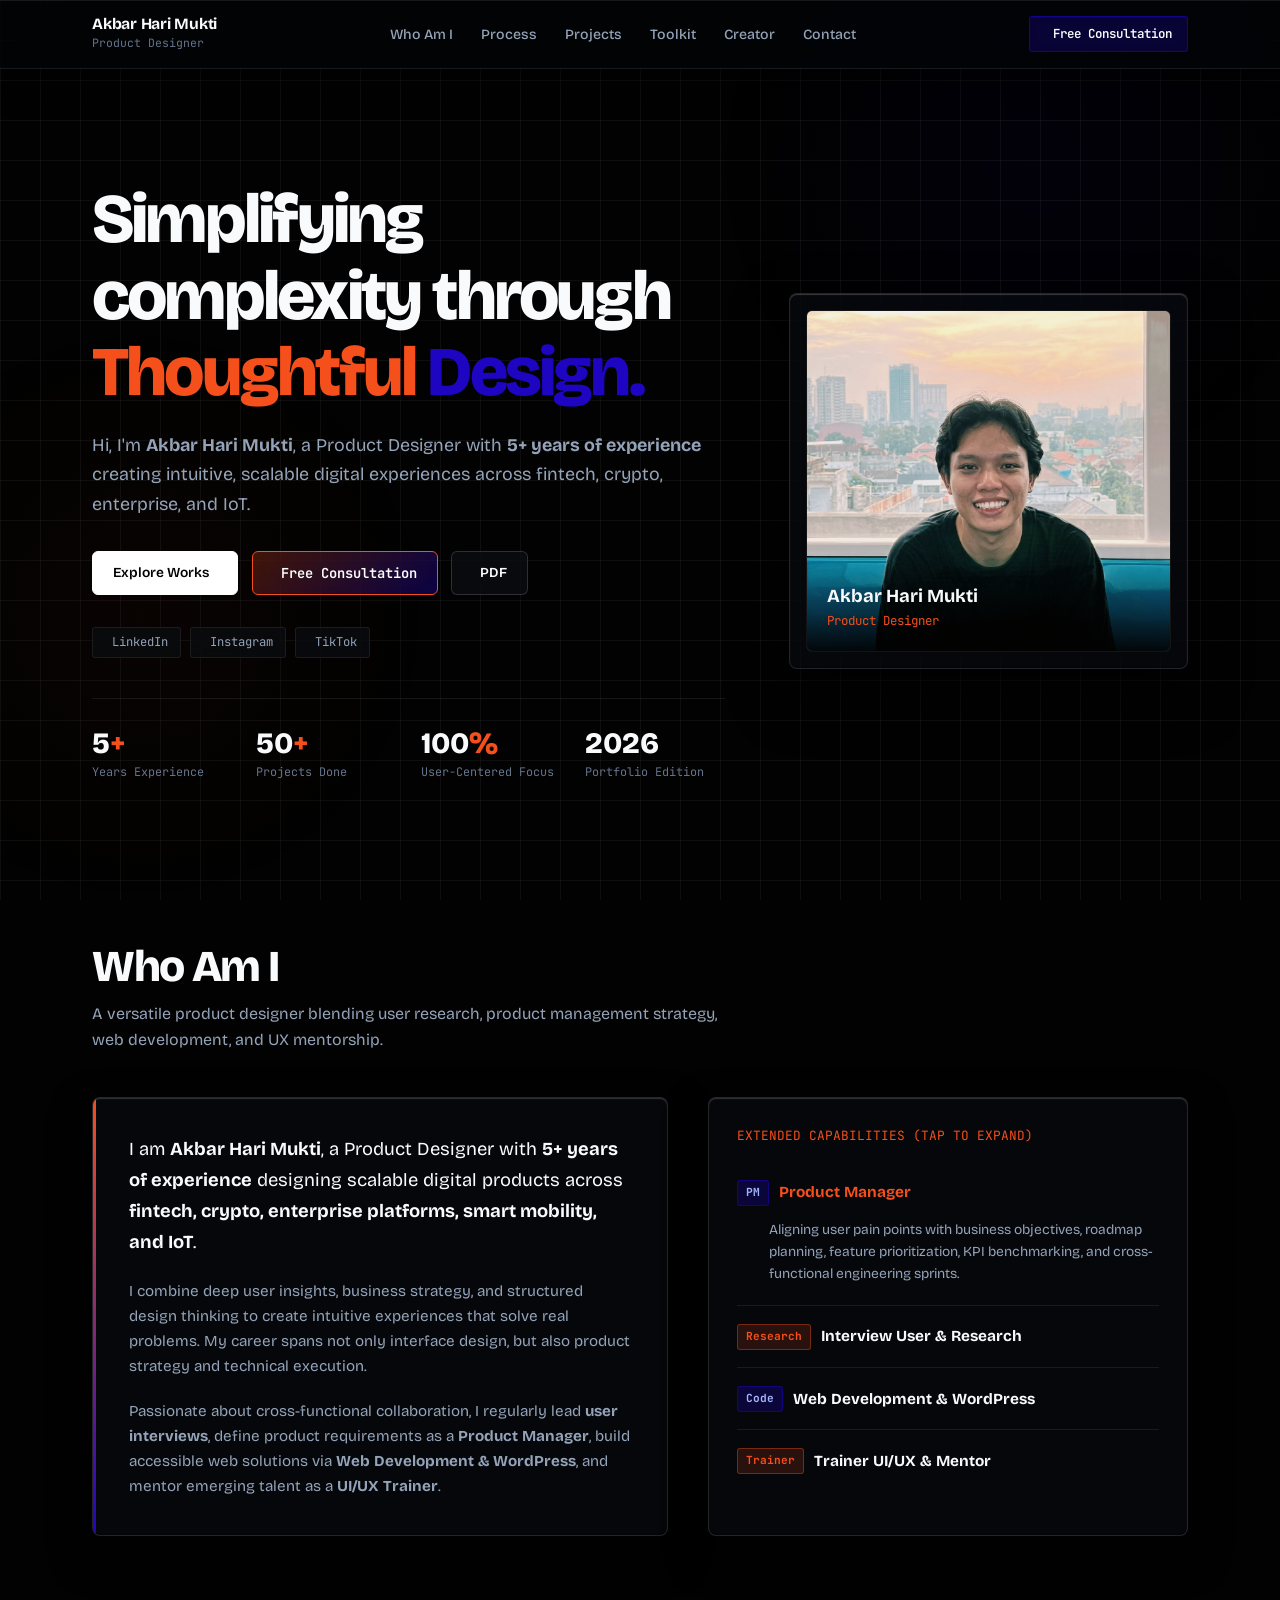
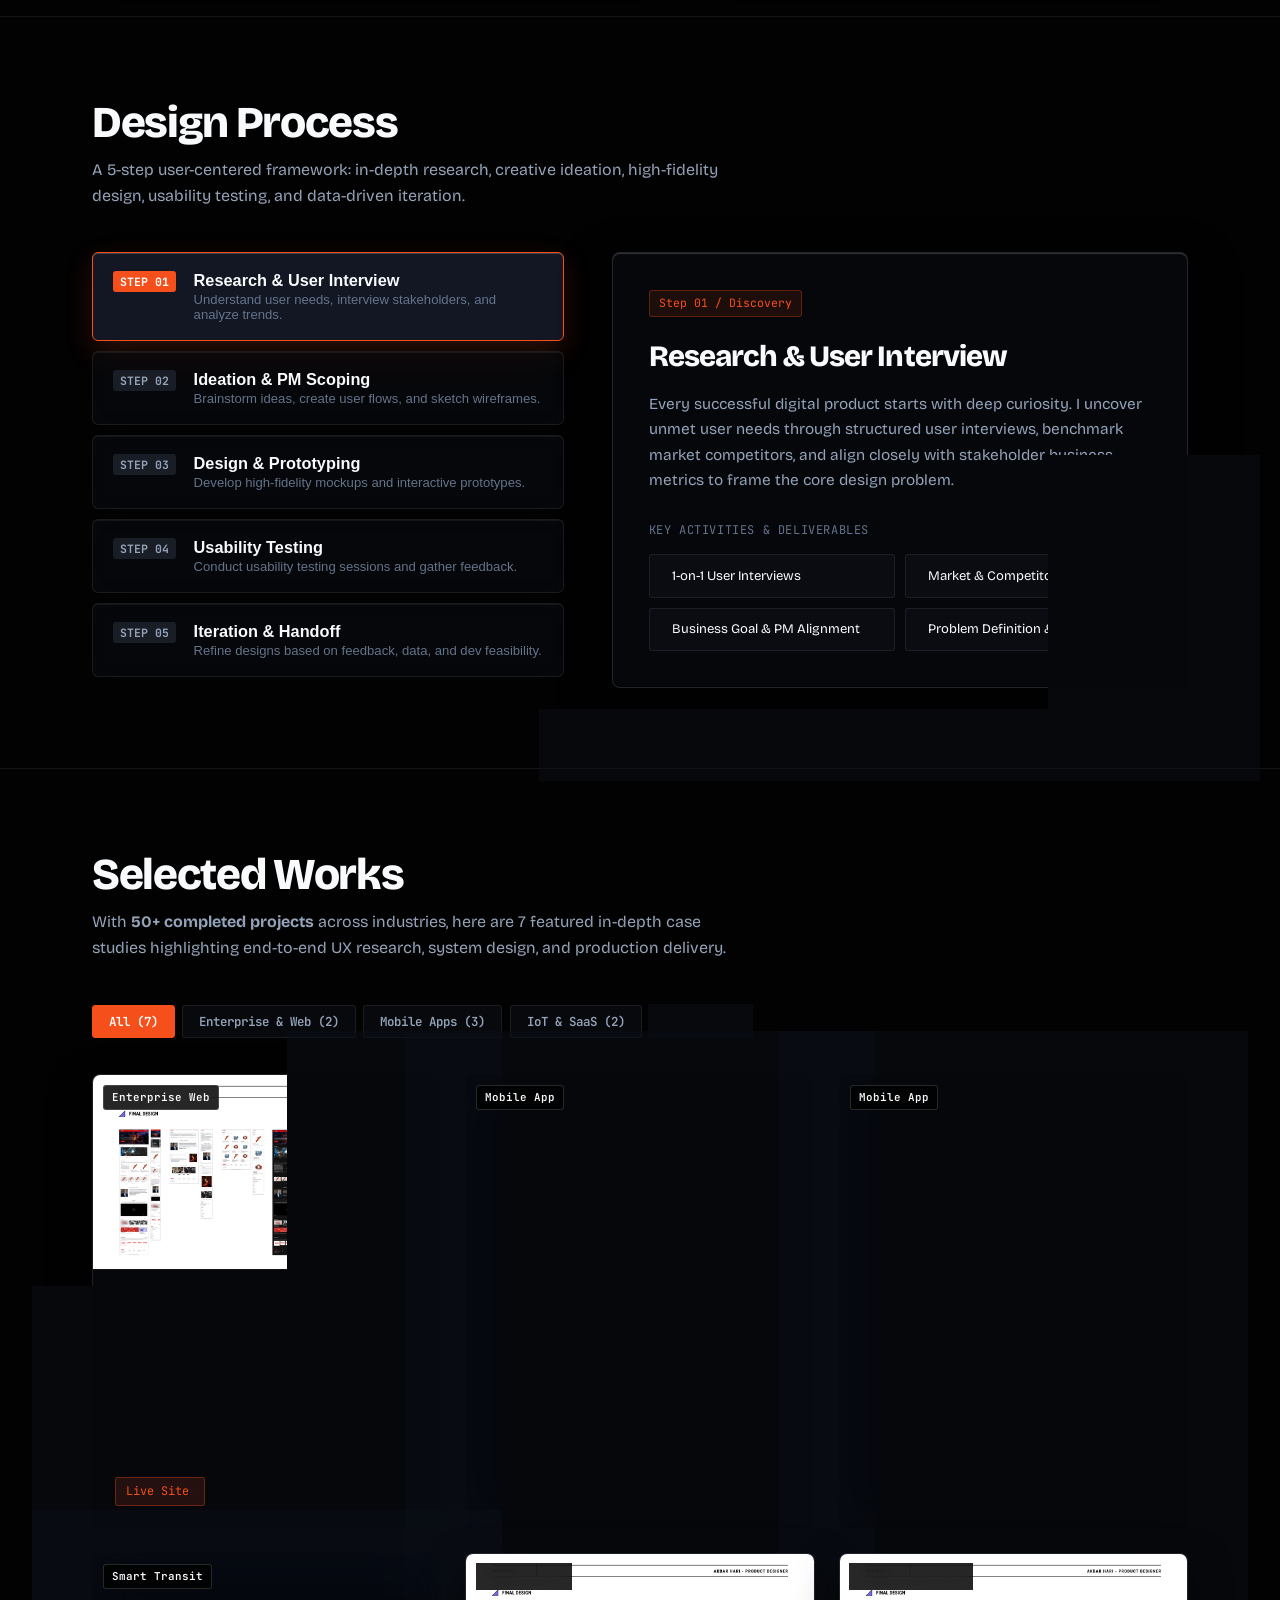
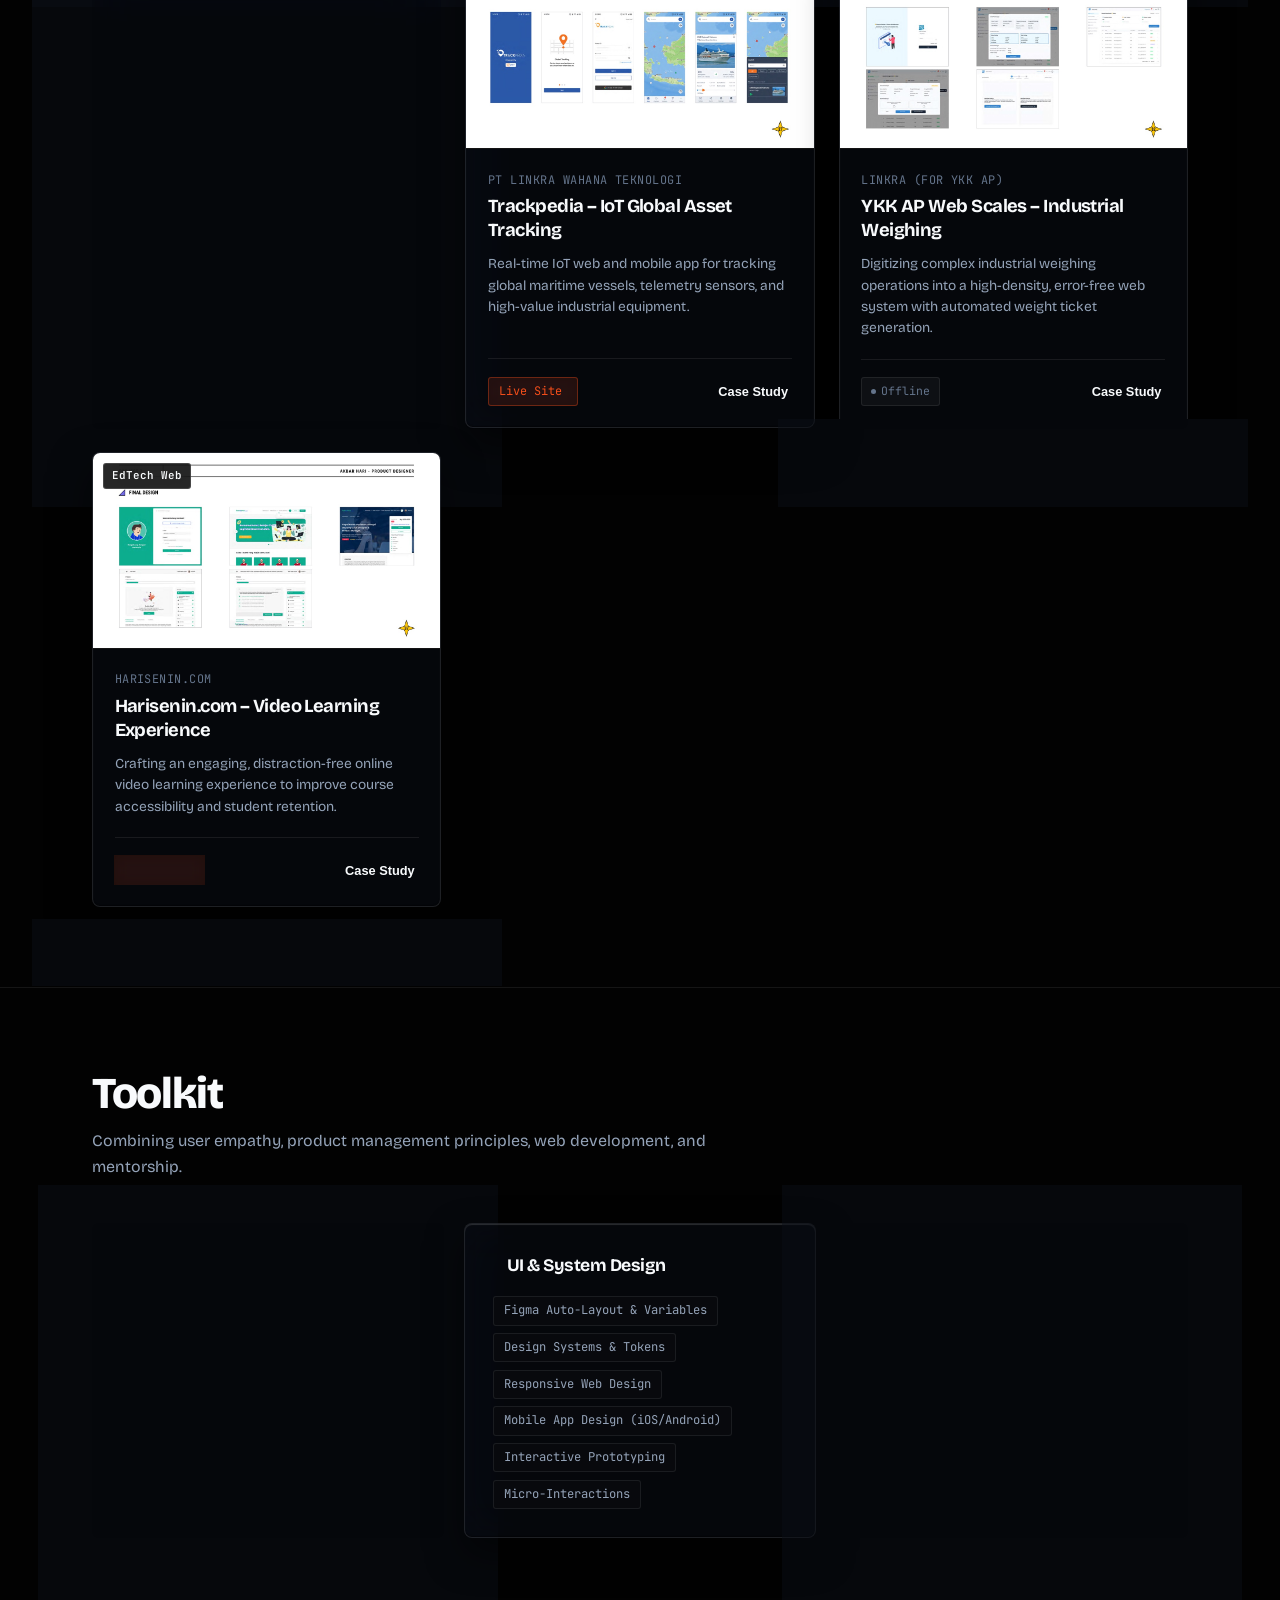
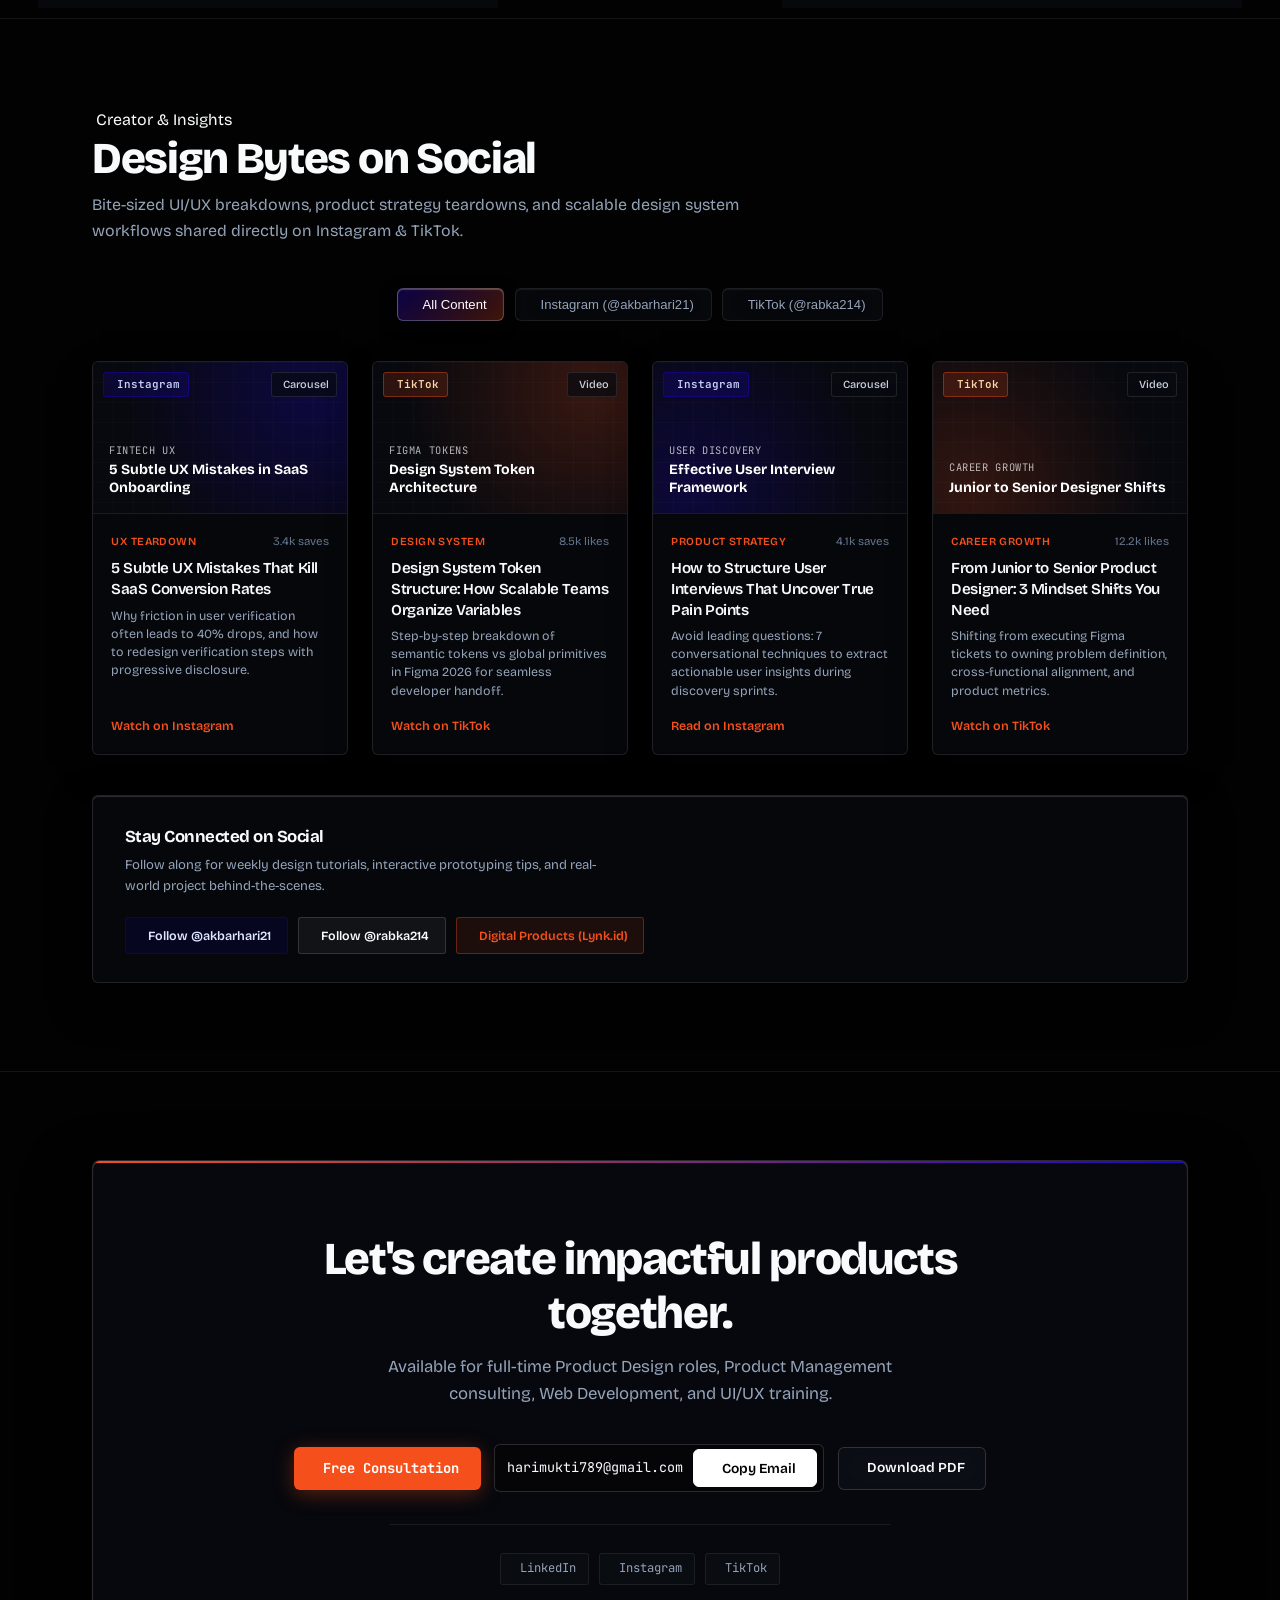
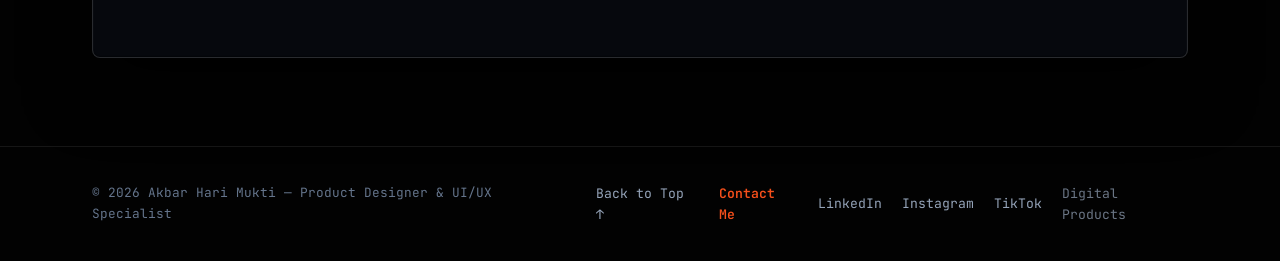
==== index.html @ 55313d48 "Update major website" ====
<!doctype html>
<html lang="en">
  <head>
    <meta charset="UTF-8" />
    <meta name="viewport" content="width=device-width, initial-scale=1.0" />

    <!-- SEO Primary Meta Tags -->
    <title>Akbar Hari Mukti — Product Designer & UI/UX Specialist</title>
    <meta
      name="title"
      content="Akbar Hari Mukti — Product Designer & UI/UX Specialist"
    />
    <meta
      name="description"
      content="Portfolio of Akbar Hari Mukti, Product Designer & UI/UX Specialist with 5+ years of experience creating intuitive, scalable digital experiences across fintech, crypto, enterprise, and IoT platforms. Expertise in Web Development, WordPress, Product Management, User Research, and UI/UX Training."
    />
    <meta
      name="keywords"
      content="Akbar Hari Mukti, Product Designer, UI/UX Specialist, Senior Product Designer, Web Development, WordPress Developer, Product Manager, UX Trainer, Design Systems, User Research, Usability Testing, Design Portfolio"
    />
    <meta name="author" content="Akbar Hari Mukti" />
    <meta name="robots" content="index, follow" />
    <meta name="theme-color" content="#020202" />
    <meta
      name="google-site-verification"
      content="6lRchN-OJxOpt4fUSAB93pzaq62YldfOGsbTrOgmkxA"
    />
    <link rel="canonical" href="https://akbarhari.vercel.app/" />

    <!-- Open Graph / Facebook / LinkedIn -->
    <meta property="og:type" content="website" />
    <meta property="og:url" content="https://akbarhari.vercel.app/" />
    <meta
      property="og:title"
      content="Akbar Hari Mukti — Product Designer & UI/UX Specialist"
    />
    <meta
      property="og:description"
      content="Simplifying complexity through thoughtful design. 5+ years of experience in UI/UX, Web Development, Product Management, WordPress, and UX Training."
    />
    <meta
      property="og:image"
      content="https://akbarhari.vercel.app/assets/thumbs/og-cover.jpg"
    />
    <meta property="og:image:width" content="1200" />
    <meta property="og:image:height" content="630" />
    <meta
      property="og:image:alt"
      content="Akbar Hari Mukti — Product Designer & UI/UX Specialist"
    />
    <meta property="og:locale" content="en_US" />

    <!-- Twitter Card -->
    <meta name="twitter:card" content="summary_large_image" />
    <meta name="twitter:url" content="https://akbarhari.vercel.app/" />
    <meta
      name="twitter:title"
      content="Akbar Hari Mukti — Product Designer & UI/UX Specialist"
    />
    <meta
      name="twitter:description"
      content="Simplifying complexity through thoughtful design. Explore 50+ completed projects and UI/UX case studies."
    />
    <meta
      name="twitter:image"
      content="https://akbarhari.vercel.app/assets/thumbs/og-cover.jpg"
    />

    <!-- Schema.org JSON-LD Structured Data for Search Engines -->
    <script type="application/ld+json">
      {
        "@context": "https://schema.org",
        "@type": "Person",
        "name": "Akbar Hari Mukti",
        "jobTitle": "Product Designer & UI/UX Specialist",
        "description": "Product Designer with 5+ years of experience creating intuitive, scalable digital experiences across fintech, crypto, enterprise, and IoT platforms.",
        "url": "https://akbarhari.vercel.app/",
        "image": "https://akbarhari.vercel.app/assets/thumbs/og-cover.jpg",
        "email": "mailto:harimukti789@gmail.com",
        "telephone": "+6285839328549",
        "sameAs": [
          "https://www.linkedin.com/in/akbarharimukti/",
          "https://www.instagram.com/akbarhari21/",
          "https://www.tiktok.com/@rabka214"
        ],
        "knowsAbout": [
          "Product Design",
          "UI/UX Design",
          "Web Development",
          "WordPress",
          "Product Management",
          "User Interviews & Research",
          "UI/UX Training & Mentorship",
          "Design Systems",
          "Usability Testing"
        ]
      }
    </script>

    <!-- Google Fonts: Bricolage Grotesque & JetBrains Mono -->
    <link rel="preconnect" href="https://fonts.googleapis.com" />
    <link rel="preconnect" href="https://fonts.gstatic.com" crossorigin />
    <link
      href="https://fonts.googleapis.com/css2?family=Bricolage+Grotesque:opsz,wght@12..96,300;400;500;600;700;800&family=JetBrains+Mono:wght@400;500;600;700&display=swap"
      rel="stylesheet"
    />

    <!-- Phosphor Icons (Free Version) -->
    <link rel="stylesheet" type="text/css" href="https://unpkg.com/@phosphor-icons/web@2.1.1/src/regular/style.css" />
    <script src="https://unpkg.com/@phosphor-icons/web"></script>

    <!-- Three.js Library for 3D Studio & Dynamic Fluid Canvas Background -->
    <script src="https://cdnjs.cloudflare.com/ajax/libs/three.js/r128/three.min.js"></script>

    <link rel="stylesheet" href="css/style.css" />
    <link rel="icon" type="image/jpeg" href="assets/thumbs/akbar_avatar.jpg" />

    <!-- Self-contained Responsive & Accordion Overhauls (Khusus index.html) -->
    <style>
      /* Mobile-First Header & Navbar Cleanups */
      @media (max-width: 768px) {
        .header .navbar {
          height: 60px !important;
        }
        .nav-brand .brand-title {
          display: none !important;
        }
        .nav-actions .btn-wa-header,
        .nav-actions .status-badge {
          display: none !important; /* Hide wide navbar buttons on mobile to prevent overflow */
        }
        .btn-contact-nav-trigger {
          display: inline-flex !important;
        }
        .hero {
          padding: 3rem 0 2rem !important;
        }
        .hero-title {
          font-size: 2.25rem !important;
          line-height: 1.15 !important;
        }
        .hero-subtitle {
          font-size: 1rem !important;
          line-height: 1.6 !important;
        }
        .hero-stats-row {
          grid-template-columns: repeat(2, 1fr) !important;
          gap: 1.25rem !important;
        }
        .stat-number {
          font-size: 1.6rem !important;
        }
        .hero-avatar-img {
          height: 260px !important;
        }
        .who-am-i-container {
          grid-template-columns: 1fr !important;
          gap: 1.5rem !important;
        }
        .who-card-main {
          padding: 1.5rem !important;
        }
        .capabilities-list-box {
          padding: 1.25rem !important;
        }
        .filter-toolbar {
          gap: 0.35rem !important;
          overflow-x: auto;
          padding-bottom: 0.5rem;
          flex-wrap: nowrap !important;
        }
        .filter-btn {
          white-space: nowrap !important;
        }
        .footer-content {
          flex-direction: column !important;
          align-items: center !important;
          text-align: center;
          gap: 1.25rem !important;
        }
        .footer-links {
          flex-wrap: wrap !important;
          justify-content: center !important;
          gap: 0.85rem !important;
        }
      }

      /* Quick Contact Nav Button (Mobile Friendly) */
      .btn-contact-nav-trigger {
        display: none;
        align-items: center;
        gap: 6px;
        padding: 5px 12px;
        border-radius: var(--radius-full);
        background: rgba(245, 79, 27, 0.15);
        border: 1px solid var(--accent-orange);
        color: #fff;
        font-size: 0.76rem;
        font-family: var(--font-mono);
        cursor: pointer;
      }

      /* Expand / Collapse Accordion Component */
      .accordion-item {
        border-bottom: 1px solid rgba(255, 255, 255, 0.08);
        padding: 0.75rem 0;
        transition: background 0.2s ease;
      }
      .accordion-item:last-child {
        border-bottom: none;
      }
      .accordion-summary {
        display: flex;
        align-items: center;
        justify-content: space-between;
        cursor: pointer;
        list-style: none;
        user-select: none;
        padding: 0.35rem 0;
      }
      .accordion-summary::-webkit-details-marker {
        display: none;
      }
      .accordion-title-wrap {
        display: flex;
        align-items: center;
        gap: 10px;
      }
      .accordion-badge {
        font-family: var(--font-mono);
        font-size: 0.7rem;
        font-weight: 700;
        padding: 3px 8px;
        border-radius: var(--radius-xs);
        background: rgba(30, 5, 193, 0.25);
        border: 1px solid rgba(30, 5, 193, 0.5);
        color: #a5b4fc;
        flex-shrink: 0;
      }
      .accordion-title {
        font-size: 0.96rem;
        font-weight: 700;
        color: var(--text-main);
      }
      .accordion-icon {
        width: 18px;
        height: 18px;
        color: var(--text-muted);
        transition:
          transform 0.25s ease,
          color 0.25s ease;
        flex-shrink: 0;
      }
      details[open] .accordion-icon {
        transform: rotate(180deg);
        color: var(--accent-orange);
      }
      details[open] .accordion-title {
        color: var(--accent-orange);
      }
      .accordion-content {
        padding: 0.5rem 0 0.5rem 2rem;
        font-size: 0.86rem;
        color: var(--text-secondary);
        line-height: 1.6;
      }

      /* Contact Popup Modal */
      .contact-popup-backdrop {
        position: fixed;
        inset: 0;
        background: rgba(0, 0, 0, 0.88);
        backdrop-filter: blur(14px);
        -webkit-backdrop-filter: blur(14px);
        z-index: 1050;
        display: flex;
        align-items: center;
        justify-content: center;
        padding: 1.25rem;
        opacity: 0;
        pointer-events: none;
        transition: opacity 0.25s ease;
      }
      .contact-popup-backdrop.open {
        opacity: 1;
        pointer-events: auto;
      }
      .contact-popup-card {
        background: rgba(10, 13, 20, 0.88);
        backdrop-filter: blur(28px) saturate(190%);
        -webkit-backdrop-filter: blur(28px) saturate(190%);
        border: 1px solid rgba(255, 255, 255, 0.14);
        border-radius: var(--radius-md);
        width: 100%;
        max-width: 420px;
        padding: 1.75rem;
        position: relative;
        box-shadow: 
          inset 0 1px 1px 0 rgba(255, 255, 255, 0.22),
          0 30px 70px rgba(0, 0, 0, 0.95);
        transform: translateY(14px);
        transition: transform 0.25s ease;
      }
      .contact-popup-backdrop.open .contact-popup-card {
        transform: translateY(0);
      }
      .contact-popup-close {
        position: absolute;
        top: 14px;
        right: 14px;
        background: transparent;
        border: 1px solid rgba(255, 255, 255, 0.1);
        color: var(--text-secondary);
        width: 32px;
        height: 32px;
        border-radius: var(--radius-xs);
        cursor: pointer;
        display: flex;
        align-items: center;
        justify-content: center;
      }
      .contact-popup-title {
        font-size: 1.35rem;
        font-weight: 800;
        margin-bottom: 0.35rem;
        color: #fff;
      }
      .contact-popup-sub {
        font-size: 0.88rem;
        color: var(--text-secondary);
        margin-bottom: 1.5rem;
      }
      .popup-contact-list {
        display: flex;
        flex-direction: column;
        gap: 0.75rem;
        margin-bottom: 1.25rem;
      }
      .popup-contact-btn {
        display: flex;
        align-items: center;
        justify-content: space-between;
        padding: 0.85rem 1rem;
        border-radius: var(--radius-sm);
        background: #131720;
        border: 1px solid rgba(255, 255, 255, 0.08);
        color: var(--text-main);
        transition: all 0.2s ease;
      }
      .popup-contact-btn:hover {
        background: #181d28;
        border-color: var(--accent-orange);
      }
      .popup-contact-info {
        display: flex;
        align-items: center;
        gap: 10px;
        font-size: 0.88rem;
      }
      .popup-contact-info svg {
        width: 18px;
        height: 18px;
        color: var(--accent-orange);
        flex-shrink: 0;
      }
      .popup-action-tag {
        font-family: var(--font-mono);
        font-size: 0.72rem;
        color: var(--accent-orange);
      }
    </style>
  </head>
  <body>
    <!-- 3D Studio & Dynamic Fluid Canvas (Fixed Interactive Background) -->
    <canvas id="bg-canvas"></canvas>

    <!-- Subtle Atmospheric Grid Overlay -->
    <div class="bg-ambient-grid"></div>
    <div class="bg-radial-blue"></div>
    <div class="bg-radial-orange"></div>

    <!-- Sticky Header Navigation -->
    <header class="header">
      <div class="container">
        <nav class="navbar">
          <a
            href="#home"
            class="nav-brand"
            aria-label="Akbar Hari Mukti Homepage"
          >
            <!-- <div class="brand-symbol">A</div> -->
            <div class="brand-text">
              <span class="brand-name">Akbar Hari Mukti</span>
              <span class="brand-title">Product Designer</span>
            </div>
          </a>

          <!-- Desktop Navigation Links -->
          <ul class="nav-links">
            <li><a href="#about" class="nav-link">Who Am I</a></li>
            <li><a href="#process" class="nav-link">Process</a></li>
            <li><a href="#projects" class="nav-link">Projects</a></li>
            <li><a href="#toolkit" class="nav-link">Toolkit</a></li>
            <li><a href="#creator" class="nav-link">Creator</a></li>
            <li><a href="#contact" class="nav-link">Contact</a></li>
          </ul>

          <!-- Action Area: Desktop WA button + Mobile Popup Trigger -->
          <div class="nav-actions">
            <a
              href="https://wa.me/6285839328549"
              target="_blank"
              rel="noopener noreferrer"
              class="btn btn-wa-header"
              title="Chat via WhatsApp"
            >
              <i class="ph ph-whatsapp-logo"></i>
              <span>Free Consultation</span>
            </a>

            <!-- Mobile Quick Contact Button -->
            <button
              class="btn-contact-nav-trigger"
              data-open-contact-popup
              aria-label="Open contact popup"
            >
              <span>Contact</span>
            </button>

            <!-- Mobile Menu Drawer Toggle -->
            <button
              class="mobile-toggle"
              id="mobile-menu-toggle"
              aria-label="Toggle navigation menu"
            >
              <span></span>
              <span></span>
              <span></span>
            </button>
          </div>
        </nav>
      </div>
    </header>

    <!-- Mobile Drawer Menu (Uncluttered) -->
    <div class="mobile-nav" id="mobile-nav-drawer">
      <a href="#home">Home</a>
      <a href="#about">Who Am I</a>
      <a href="#process">Design Process</a>
      <a href="#projects">Projects (50+ Done)</a>
      <a href="#toolkit">Toolkit</a>
      <a href="#creator">Creator &amp; Content</a>
      <!-- Contact Popup Trigger Inside Mobile Menu -->
      <a
        href="#"
        data-open-contact-popup
        style="color: var(--accent-orange); font-weight: 700"
      >
        💬 Free Consultation
      </a>
    </div>

    <main>
      <!-- Hero Section -->
      <section class="hero" id="home">
        <div class="container">
          <div class="hero-grid">
            <!-- Text Content -->
            <div class="hero-text-col">
              <!-- Simplified meta badge without excessive labels -->
              <!-- <div class="hero-meta-bar">
              <span class="hero-badge">Product Designer & Specialist</span>
            </div> -->

              <!-- Headline -->
              <h1 class="hero-title">
                Simplifying complexity through
                <span class="accent-orange">Thoughtful</span>
                <span style="color: #1e05c1">Design.</span>
              </h1>

              <!-- Sub-headline -->
              <p class="hero-subtitle">
                Hi, I'm <strong>Akbar Hari Mukti</strong>, a Product Designer
                with <strong>5+ years of experience</strong> creating intuitive,
                scalable digital experiences across fintech, crypto, enterprise,
                and IoT.
              </p>

              <div class="hero-cta-group">
                <a href="#projects" class="btn btn-primary">
                  Explore Works
                  <i class="ph ph-arrow-right"></i>
                </a>

                <!-- WhatsApp Action Button -->
                <a
                  href="https://wa.me/6285839328549"
                  target="_blank"
                  rel="noopener noreferrer"
                  class="btn btn-wa-hero"
                >
                  <i class="ph ph-whatsapp-logo"></i>
                  <span>Free Consultation</span>
                </a>

                <a
                  href="assets/pdf/akbar_hari_portfolio_2026.pdf"
                  download="Akbar_Hari_Mukti_Portfolio.pdf"
                  class="btn btn-secondary"
                >
                  <i class="ph ph-download-simple"></i>
                  PDF
                </a>
              </div>

              <!-- Social Media Bar -->
              <div class="social-links-bar">
                <a
                  href="https://www.linkedin.com/in/akbarharimukti/"
                  target="_blank"
                  rel="noopener noreferrer"
                  class="social-pill"
                  title="LinkedIn Profile"
                >
                  <i class="ph ph-linkedin-logo"></i>
                  <span>LinkedIn</span>
                </a>

                <a
                  href="https://www.instagram.com/akbarhari21/"
                  target="_blank"
                  rel="noopener noreferrer"
                  class="social-pill"
                  title="Instagram Profile"
                >
                  <i class="ph ph-instagram-logo"></i>
                  <span>Instagram</span>
                </a>

                <a
                  href="https://www.tiktok.com/@rabka214"
                  target="_blank"
                  rel="noopener noreferrer"
                  class="social-pill"
                  title="TikTok Profile"
                >
                  <i class="ph ph-tiktok-logo"></i>
                  <span>TikTok</span>
                </a>
              </div>

              <!-- Stats Bar -->
              <div class="hero-stats-row">
                <div class="stat-item">
                  <span class="stat-number">5<span class="plus">+</span></span>
                  <span class="stat-label">Years Experience</span>
                </div>
                <div class="stat-item">
                  <span class="stat-number">50<span class="plus">+</span></span>
                  <span class="stat-label">Projects Done</span>
                </div>
                <div class="stat-item">
                  <span class="stat-number"
                    >100<span class="plus">%</span></span
                  >
                  <span class="stat-label">User-Centered Focus</span>
                </div>
                <div class="stat-item">
                  <span class="stat-number">2026</span>
                  <span class="stat-label">Portfolio Edition</span>
                </div>
              </div>
            </div>

            <!-- Hero Visual Card (Clean, Uncluttered) -->
            <div class="hero-visual-col">
              <div class="hero-visual-card">
                <div class="hero-avatar-wrapper">
                  <img
                    src="assets/thumbs/akbar_avatar.jpg"
                    alt="Akbar Hari Mukti - Product Designer & UI/UX Specialist"
                    class="hero-avatar-img"
                  />
                  <div class="hero-avatar-overlay">
                    <div>
                      <div class="avatar-info-name">Akbar Hari Mukti</div>
                      <div class="avatar-info-role">Product Designer</div>
                    </div>
                  </div>
                </div>
              </div>
            </div>
          </div>
        </div>
      </section>

      <!-- Who Am I Section with Expand/Collapse Accordion -->
      <section class="section-about" id="about">
        <div class="container">
          <div class="section-header">
            <h2 class="section-title">Who Am I</h2>
            <p class="section-desc">
              A versatile product designer blending user research, product
              management strategy, web development, and UX mentorship.
            </p>
          </div>

          <div class="who-am-i-container">
            <!-- Main Narrative Card -->
            <div class="who-card-main">
              <p class="who-lead-text">
                I am <strong>Akbar Hari Mukti</strong>, a Product Designer with
                <strong>5+ years of experience</strong> designing scalable
                digital products across
                <strong
                  >fintech, crypto, enterprise platforms, smart mobility, and
                  IoT</strong
                >.
              </p>
              <p class="who-sub-text">
                I combine deep user insights, business strategy, and structured
                design thinking to create intuitive experiences that solve real
                problems. My career spans not only interface design, but also
                product strategy and technical execution.
              </p>
              <p class="who-sub-text">
                Passionate about cross-functional collaboration, I regularly
                lead <strong>user interviews</strong>, define product
                requirements as a <strong>Product Manager</strong>, build
                accessible web solutions via
                <strong>Web Development & WordPress</strong>, and mentor
                emerging talent as a <strong>UI/UX Trainer</strong>.
              </p>
            </div>

            <!-- Expand / Collapse Capabilities Accordion -->
            <div class="capabilities-list-box">
              <div
                style="
                  font-family: var(--font-mono);
                  font-size: 0.8rem;
                  color: var(--accent-orange);
                  margin-bottom: 1rem;
                  text-transform: uppercase;
                "
              >
                Extended Capabilities (Tap to Expand)
              </div>

              <!-- Item 1: Product Manager -->
              <details class="accordion-item" open>
                <summary class="accordion-summary">
                  <div class="accordion-title-wrap">
                    <span class="accordion-badge">PM</span>
                    <span class="accordion-title">Product Manager</span>
                  </div>
                  <i class="ph ph-caret-down accordion-icon"></i>
                </summary>
                <div class="accordion-content">
                  Aligning user pain points with business objectives, roadmap
                  planning, feature prioritization, KPI benchmarking, and
                  cross-functional engineering sprints.
                </div>
              </details>

              <!-- Item 2: User Interview -->
              <details class="accordion-item">
                <summary class="accordion-summary">
                  <div class="accordion-title-wrap">
                    <span
                      class="accordion-badge"
                      style="
                        background: rgba(245, 79, 27, 0.15);
                        border-color: rgba(245, 79, 27, 0.4);
                        color: var(--accent-orange);
                      "
                      >Research</span
                    >
                    <span class="accordion-title"
                      >Interview User & Research</span
                    >
                  </div>
                  <i class="ph ph-caret-down accordion-icon"></i>
                </summary>
                <div class="accordion-content">
                  Conducting 1-on-1 contextual user interviews, heuristic
                  analysis, usability testing, and synthesis matrices to uncover
                  behavioral insights.
                </div>
              </details>

              <!-- Item 3: Web Dev & WordPress -->
              <details class="accordion-item">
                <summary class="accordion-summary">
                  <div class="accordion-title-wrap">
                    <span class="accordion-badge">Code</span>
                    <span class="accordion-title"
                      >Web Development & WordPress</span
                    >
                  </div>
                  <i class="ph ph-caret-down accordion-icon"></i>
                </summary>
                <div class="accordion-content">
                  Hands-on frontend engineering with modern HTML/CSS/JS and
                  WordPress CMS, bridging the gap between visual design and
                  production-ready code.
                </div>
              </details>

              <!-- Item 4: Trainer UI/UX -->
              <details class="accordion-item">
                <summary class="accordion-summary">
                  <div class="accordion-title-wrap">
                    <span
                      class="accordion-badge"
                      style="
                        background: rgba(245, 79, 27, 0.15);
                        border-color: rgba(245, 79, 27, 0.4);
                        color: var(--accent-orange);
                      "
                      >Trainer</span
                    >
                    <span class="accordion-title">Trainer UI/UX & Mentor</span>
                  </div>
                  <i class="ph ph-caret-down accordion-icon"></i>
                </summary>
                <div class="accordion-content">
                  Mentoring aspiring designers, leading UI/UX bootcamps, and
                  coaching teams on modern design systems, Figma workflows, and
                  design thinking.
                </div>
              </details>
            </div>
          </div>
        </div>
      </section>

      <!-- My Design Process Section (PDF Page 3) -->
      <section class="section-process" id="process">
        <div class="container">
          <div class="section-header">
            <h2 class="section-title">Design Process</h2>
            <p class="section-desc">
              A 5-step user-centered framework: in-depth research, creative
              ideation, high-fidelity design, usability testing, and data-driven
              iteration.
            </p>
          </div>

          <div class="process-layout">
            <!-- Step Selector Buttons -->
            <div class="process-steps-list">
              <button class="step-nav-item active" data-step="1">
                <span class="step-number">STEP 01</span>
                <div class="step-nav-content">
                  <div class="step-nav-title">Research & User Interview</div>
                  <div class="step-nav-summary">
                    Understand user needs, interview stakeholders, and analyze
                    trends.
                  </div>
                </div>
              </button>

              <button class="step-nav-item" data-step="2">
                <span class="step-number">STEP 02</span>
                <div class="step-nav-content">
                  <div class="step-nav-title">Ideation & PM Scoping</div>
                  <div class="step-nav-summary">
                    Brainstorm ideas, create user flows, and sketch wireframes.
                  </div>
                </div>
              </button>

              <button class="step-nav-item" data-step="3">
                <span class="step-number">STEP 03</span>
                <div class="step-nav-content">
                  <div class="step-nav-title">Design & Prototyping</div>
                  <div class="step-nav-summary">
                    Develop high-fidelity mockups and interactive prototypes.
                  </div>
                </div>
              </button>

              <button class="step-nav-item" data-step="4">
                <span class="step-number">STEP 04</span>
                <div class="step-nav-content">
                  <div class="step-nav-title">Usability Testing</div>
                  <div class="step-nav-summary">
                    Conduct usability testing sessions and gather feedback.
                  </div>
                </div>
              </button>

              <button class="step-nav-item" data-step="5">
                <span class="step-number">STEP 05</span>
                <div class="step-nav-content">
                  <div class="step-nav-title">Iteration & Handoff</div>
                  <div class="step-nav-summary">
                    Refine designs based on feedback, data, and dev feasibility.
                  </div>
                </div>
              </button>
            </div>

            <!-- Active Step Display Card -->
            <div class="process-display-card">
              <div class="display-step-badge" id="process-display-badge">
                Step 01 / Discovery
              </div>
              <h3 class="display-step-title" id="process-display-title">
                Research & User Interview
              </h3>
              <p class="display-step-desc" id="process-display-desc">
                Every successful digital product starts with deep curiosity. I
                uncover unmet user needs through structured user interviews,
                benchmark market competitors, and align closely with stakeholder
                business metrics to frame the core design problem.
              </p>

              <div class="display-deliverables-title">
                Key Activities & Deliverables
              </div>
              <div
                class="display-deliverables-grid"
                id="process-deliverables-list"
              >
                <div class="deliverable-item">
                  <i class="ph ph-check-circle"></i>
                  <span>1-on-1 User Interviews</span>
                </div>
                <div class="deliverable-item">
                  <i class="ph ph-check-circle"></i>
                  <span>Market & Competitor Analysis</span>
                </div>
                <div class="deliverable-item">
                  <i class="ph ph-check-circle"></i>
                  <span>Business Goal & PM Alignment</span>
                </div>
                <div class="deliverable-item">
                  <i class="ph ph-check-circle"></i>
                  <span>Problem Definition & Personas</span>
                </div>
              </div>
            </div>
          </div>
        </div>
      </section>

      <!-- Portfolio Projects Section -->
      <section class="section-projects" id="projects">
        <div class="container">
          <div class="section-header">
            <h2 class="section-title">Selected Works</h2>
            <p class="section-desc">
              With <strong>50+ completed projects</strong> across industries,
              here are 7 featured in-depth case studies highlighting end-to-end
              UX research, system design, and production delivery.
            </p>
          </div>

          <!-- Filter Categories (Horizontal swipe on mobile) -->
          <div class="filter-toolbar">
            <button class="filter-btn active" data-filter="all">All (7)</button>
            <button class="filter-btn" data-filter="web">
              Enterprise & Web (2)
            </button>
            <button class="filter-btn" data-filter="mobile">
              Mobile Apps (3)
            </button>
            <button class="filter-btn" data-filter="saas">
              IoT & SaaS (2)
            </button>
            <button class="filter-btn" data-filter="edtech">EdTech (1)</button>
          </div>

          <!-- Projects Grid -->
          <div class="projects-grid">
            <!-- Project 1: PT AICC (LIVE SITE) -->
            <article class="project-card" data-category="web">
              <div class="project-media-wrapper">
                <img
                  src="assets/thumbs/thumb_proj_8.jpg"
                  alt="PT AICC Corporate Website & Product Showcase by Akbar Hari Mukti"
                  class="project-thumbnail"
                  loading="lazy"
                />
                <span class="project-category-badge">Enterprise Web</span>
              </div>
              <div class="project-content">
                <span class="project-client-name">PT AICC</span>
                <h3 class="project-title">
                  Digital Company Profile & Casting Portfolio
                </h3>
                <p class="project-snippet">
                  Transforming the online corporate presence for a premier
                  automotive manufacturing company into a modern, responsive
                  showcase.
                </p>
                <div class="project-footer">
                  <div class="project-action-links">
                    <a
                      href="https://aicc.co.id/"
                      target="_blank"
                      rel="noopener noreferrer"
                      class="btn-live-site"
                      title="Visit aicc.co.id"
                    >
                      <span>Live Site</span>
                      <i class="ph ph-arrow-up-right"></i>
                    </a>
                  </div>
                  <button class="btn-case-study" data-open-project="project-1">
                    Case Study
                    <i class="ph ph-arrow-right"></i>
                  </button>
                </div>
              </div>
            </article>

            <!-- Project 2: Rumahbaru.co (OFFLINE) -->
            <article class="project-card" data-category="mobile">
              <div class="project-media-wrapper">
                <img
                  src="assets/thumbs/thumb_proj_13.jpg"
                  alt="Rumahbaru.co Mobile App Design by Akbar Hari Mukti"
                  class="project-thumbnail"
                  loading="lazy"
                />
                <span class="project-category-badge">Mobile App</span>
              </div>
              <div class="project-content">
                <span class="project-client-name">Rumahbaru.co</span>
                <h3 class="project-title">
                  Property Marketplace & Agent Connect App
                </h3>
                <p class="project-snippet">
                  Designing a seamless mobile marketplace for finding, buying,
                  selling, and renting properties with instant WhatsApp agent
                  connections.
                </p>
                <div class="project-footer">
                  <span class="offline-badge"
                    ><span class="offline-dot"></span> Offline</span
                  >
                  <button class="btn-case-study" data-open-project="project-2">
                    Case Study
                    <i class="ph ph-arrow-right"></i>
                  </button>
                </div>
              </div>
            </article>

            <!-- Project 3: Obsidian Gym (OFFLINE) -->
            <article class="project-card" data-category="mobile">
              <div class="project-media-wrapper">
                <img
                  src="assets/thumbs/thumb_proj_18.jpg"
                  alt="Obsidian Gym Mobile App Design by Akbar Hari Mukti"
                  class="project-thumbnail"
                  loading="lazy"
                />
                <span class="project-category-badge">Mobile App</span>
              </div>
              <div class="project-content">
                <span class="project-client-name">Obsidian Gym</span>
                <h3 class="project-title">
                  Premium Gym Management & Schedule App
                </h3>
                <p class="project-snippet">
                  Dark-aesthetic mobile application for digital gym membership
                  registration, trainer calendar booking, and workout tracking.
                </p>
                <div class="project-footer">
                  <span class="offline-badge"
                    ><span class="offline-dot"></span> Offline</span
                  >
                  <button class="btn-case-study" data-open-project="project-3">
                    Case Study
                    <i class="ph ph-arrow-right"></i>
                  </button>
                </div>
              </div>
            </article>

            <!-- Project 4: LRT Jakarta (OFFLINE) -->
            <article class="project-card" data-category="mobile">
              <div class="project-media-wrapper">
                <img
                  src="assets/thumbs/thumb_proj_23.jpg"
                  alt="LRT Jakarta Ticketing & Real-Time Transit App by Akbar Hari Mukti"
                  class="project-thumbnail"
                  loading="lazy"
                />
                <span class="project-category-badge">Smart Transit</span>
              </div>
              <div class="project-content">
                <span class="project-client-name">LRT Jakarta</span>
                <h3 class="project-title">
                  Ticketing & Real-Time Schedule Transit App
                </h3>
                <p class="project-snippet">
                  Streamlining commuter journeys across Jakarta with quick
                  digital QR ticket purchases, live train arrivals, and virtual
                  assistant Carla.
                </p>
                <div class="project-footer">
                  <span class="offline-badge"
                    ><span class="offline-dot"></span> Offline</span
                  >
                  <button class="btn-case-study" data-open-project="project-4">
                    Case Study
                    <i class="ph ph-arrow-right"></i>
                  </button>
                </div>
              </div>
            </article>

            <!-- Project 5: Trackpedia (LIVE SITE) -->
            <article class="project-card" data-category="saas">
              <div class="project-media-wrapper">
                <img
                  src="assets/thumbs/thumb_proj_28.jpg"
                  alt="Trackpedia IoT Asset Management & Fleet Tracking by Akbar Hari Mukti"
                  class="project-thumbnail"
                  loading="lazy"
                />
                <span class="project-category-badge">IoT & Fleet</span>
              </div>
              <div class="project-content">
                <span class="project-client-name"
                  >PT Linkra Wahana Teknologi</span
                >
                <h3 class="project-title">
                  Trackpedia – IoT Global Asset Tracking
                </h3>
                <p class="project-snippet">
                  Real-time IoT web and mobile app for tracking global maritime
                  vessels, telemetry sensors, and high-value industrial
                  equipment.
                </p>
                <div class="project-footer">
                  <div class="project-action-links">
                    <a
                      href="https://trackpedia.linkra.id/"
                      target="_blank"
                      rel="noopener noreferrer"
                      class="btn-live-site"
                      title="Visit trackpedia.linkra.id"
                    >
                      <span>Live Site</span>
                      <i class="ph ph-arrow-up-right"></i>
                    </a>
                  </div>
                  <button class="btn-case-study" data-open-project="project-5">
                    Case Study
                    <i class="ph ph-arrow-right"></i>
                  </button>
                </div>
              </div>
            </article>

            <!-- Project 6: YKK AP Web Scales (OFFLINE) -->
            <article class="project-card" data-category="saas">
              <div class="project-media-wrapper">
                <img
                  src="assets/thumbs/thumb_proj_33.jpg"
                  alt="YKK AP Web Scales System UI by Akbar Hari Mukti"
                  class="project-thumbnail"
                  loading="lazy"
                />
                <span class="project-category-badge">Industrial SaaS</span>
              </div>
              <div class="project-content">
                <span class="project-client-name">Linkra (for YKK AP)</span>
                <h3 class="project-title">
                  YKK AP Web Scales – Industrial Weighing
                </h3>
                <p class="project-snippet">
                  Digitizing complex industrial weighing operations into a
                  high-density, error-free web system with automated weight
                  ticket generation.
                </p>
                <div class="project-footer">
                  <span class="offline-badge"
                    ><span class="offline-dot"></span> Offline</span
                  >
                  <button class="btn-case-study" data-open-project="project-6">
                    Case Study
                    <i class="ph ph-arrow-right"></i>
                  </button>
                </div>
              </div>
            </article>

            <!-- Project 7: Harisenin.com (LIVE SITE) -->
            <article class="project-card" data-category="edtech">
              <div class="project-media-wrapper">
                <img
                  src="assets/thumbs/thumb_proj_38.jpg"
                  alt="Harisenin.com Video Learning Platform Design by Akbar Hari Mukti"
                  class="project-thumbnail"
                  loading="lazy"
                />
                <span class="project-category-badge">EdTech Web</span>
              </div>
              <div class="project-content">
                <span class="project-client-name">Harisenin.com</span>
                <h3 class="project-title">
                  Harisenin.com – Video Learning Experience
                </h3>
                <p class="project-snippet">
                  Crafting an engaging, distraction-free online video learning
                  experience to improve course accessibility and student
                  retention.
                </p>
                <div class="project-footer">
                  <div class="project-action-links">
                    <a
                      href="https://www.harisenin.com/"
                      target="_blank"
                      rel="noopener noreferrer"
                      class="btn-live-site"
                      title="Visit harisenin.com"
                    >
                      <span>Live Site</span>
                      <i class="ph ph-arrow-up-right"></i>
                    </a>
                  </div>
                  <button class="btn-case-study" data-open-project="project-7">
                    Case Study
                    <i class="ph ph-arrow-right"></i>
                  </button>
                </div>
              </div>
            </article>
          </div>
        </div>
      </section>

      <!-- Skills & Toolkit Section -->
      <section class="section-toolkit" id="toolkit">
        <div class="container">
          <div class="section-header">
            <h2 class="section-title">Toolkit</h2>
            <p class="section-desc">
              Combining user empathy, product management principles, web
              development, and mentorship.
            </p>
          </div>

          <div class="toolkit-grid">
            <!-- Column 1 -->
            <div class="toolkit-box">
              <h3>
                <i class="ph ph-compass" style="color: var(--accent-orange); margin-right: 6px;"></i>
                Research & Strategy
              </h3>
              <div class="skill-tag-group">
                <span
                  class="skill-tag"
                  style="
                    border-color: rgba(245, 79, 27, 0.4);
                    color: var(--accent-orange);
                  "
                  >User Interviews</span
                >
                <span class="skill-tag">Product Management</span>
                <span class="skill-tag">User Personas</span>
                <span class="skill-tag">User Journey Maps</span>
                <span class="skill-tag">Information Architecture</span>
                <span class="skill-tag">Competitive Benchmarking</span>
              </div>
            </div>

            <!-- Column 2 -->
            <div class="toolkit-box">
              <h3>
                <i class="ph ph-stack" style="color: var(--accent-orange); margin-right: 6px;"></i>
                UI & System Design
              </h3>
              <div class="skill-tag-group">
                <span class="skill-tag">Figma Auto-Layout & Variables</span>
                <span class="skill-tag">Design Systems & Tokens</span>
                <span class="skill-tag">Responsive Web Design</span>
                <span class="skill-tag">Mobile App Design (iOS/Android)</span>
                <span class="skill-tag">Interactive Prototyping</span>
                <span class="skill-tag">Micro-Interactions</span>
              </div>
            </div>

            <!-- Column 3 -->
            <div class="toolkit-box">
              <h3>
                <i class="ph ph-code" style="color: var(--accent-orange); margin-right: 6px;"></i>
                Web Dev, WordPress & Training
              </h3>
              <div class="skill-tag-group">
                <span
                  class="skill-tag"
                  style="border-color: rgba(30, 5, 193, 0.6); color: #a5b4fc"
                  >Web Development</span
                >
                <span
                  class="skill-tag"
                  style="border-color: rgba(30, 5, 193, 0.6); color: #a5b4fc"
                  >WordPress</span
                >
                <span
                  class="skill-tag"
                  style="
                    border-color: rgba(245, 79, 27, 0.4);
                    color: var(--accent-orange);
                  "
                  >Trainer UI/UX</span
                >
                <span class="skill-tag">Usability Testing</span>
                <span class="skill-tag">Developer Handoff</span>
                <span class="skill-tag">Google Workspace</span>
              </div>
            </div>
          </div>
        </div>
      </section>

      <!-- Creator & Social Media Content Section -->
      <section class="section-social" id="creator">
        <div class="container">
          <div class="section-header">
            <span class="section-badge">
              <i class="ph ph-video-camera"></i> Creator &amp; Insights
            </span>
            <h2 class="section-title">Design Bytes on Social</h2>
            <p class="section-desc">
              Bite-sized UI/UX breakdowns, product strategy teardowns, and scalable design system workflows shared directly on Instagram &amp; TikTok.
            </p>
          </div>

          <!-- Platform Filter Tabs -->
          <div class="social-filter-tabs">
            <button class="social-filter-btn active" data-social-filter="all">
              <i class="ph ph-squares-four"></i>
              <span>All Content</span>
            </button>
            <button class="social-filter-btn" data-social-filter="instagram">
              <i class="ph ph-instagram-logo"></i>
              <span>Instagram (@akbarhari21)</span>
            </button>
            <button class="social-filter-btn" data-social-filter="tiktok">
              <i class="ph ph-tiktok-logo"></i>
              <span>TikTok (@rabka214)</span>
            </button>
          </div>

          <!-- Social Content Cards Grid -->
          <div class="social-cards-grid">
            <!-- Card 1: Instagram Carousel -->
            <div class="social-card" data-platform="instagram">
              <div class="social-card-thumb">
                <div class="social-thumb-badge ig-badge">
                  <i class="ph ph-instagram-logo"></i> Instagram
                </div>
                <div class="social-thumb-type">
                  <i class="ph ph-copy"></i> Carousel
                </div>
                <div class="social-thumb-graphic ig-grad-1">
                  <span class="social-thumb-tag">Fintech UX</span>
                  <div class="social-thumb-title">5 Subtle UX Mistakes in SaaS Onboarding</div>
                </div>
              </div>
              <div class="social-card-body">
                <div class="social-meta-info">
                  <span class="social-category">UX Teardown</span>
                  <span class="social-metrics"><i class="ph ph-bookmark-simple"></i> 3.4k saves</span>
                </div>
                <h3 class="social-post-title">
                  5 Subtle UX Mistakes That Kill SaaS Conversion Rates
                </h3>
                <p class="social-post-snippet">
                  Why friction in user verification often leads to 40% drops, and how to redesign verification steps with progressive disclosure.
                </p>
                <a
                  href="https://www.instagram.com/akbarhari21/"
                  target="_blank"
                  rel="noopener noreferrer"
                  class="social-post-link"
                >
                  <span>Watch on Instagram</span>
                  <i class="ph ph-arrow-up-right"></i>
                </a>
              </div>
            </div>

            <!-- Card 2: TikTok Video -->
            <div class="social-card" data-platform="tiktok">
              <div class="social-card-thumb">
                <div class="social-thumb-badge tt-badge">
                  <i class="ph ph-tiktok-logo"></i> TikTok
                </div>
                <div class="social-thumb-type">
                  <i class="ph ph-play-circle"></i> Video
                </div>
                <div class="social-thumb-graphic tt-grad-1">
                  <span class="social-thumb-tag">Figma Tokens</span>
                  <div class="social-thumb-title">Design System Token Architecture</div>
                </div>
              </div>
              <div class="social-card-body">
                <div class="social-meta-info">
                  <span class="social-category">Design System</span>
                  <span class="social-metrics"><i class="ph ph-heart"></i> 8.5k likes</span>
                </div>
                <h3 class="social-post-title">
                  Design System Token Structure: How Scalable Teams Organize Variables
                </h3>
                <p class="social-post-snippet">
                  Step-by-step breakdown of semantic tokens vs global primitives in Figma 2026 for seamless developer handoff.
                </p>
                <a
                  href="https://www.tiktok.com/@rabka214"
                  target="_blank"
                  rel="noopener noreferrer"
                  class="social-post-link"
                >
                  <span>Watch on TikTok</span>
                  <i class="ph ph-arrow-up-right"></i>
                </a>
              </div>
            </div>

            <!-- Card 3: Instagram Research -->
            <div class="social-card" data-platform="instagram">
              <div class="social-card-thumb">
                <div class="social-thumb-badge ig-badge">
                  <i class="ph ph-instagram-logo"></i> Instagram
                </div>
                <div class="social-thumb-type">
                  <i class="ph ph-copy"></i> Carousel
                </div>
                <div class="social-thumb-graphic ig-grad-2">
                  <span class="social-thumb-tag">User Discovery</span>
                  <div class="social-thumb-title">Effective User Interview Framework</div>
                </div>
              </div>
              <div class="social-card-body">
                <div class="social-meta-info">
                  <span class="social-category">Product Strategy</span>
                  <span class="social-metrics"><i class="ph ph-bookmark-simple"></i> 4.1k saves</span>
                </div>
                <h3 class="social-post-title">
                  How to Structure User Interviews That Uncover True Pain Points
                </h3>
                <p class="social-post-snippet">
                  Avoid leading questions: 7 conversational techniques to extract actionable user insights during discovery sprints.
                </p>
                <a
                  href="https://www.instagram.com/akbarhari21/"
                  target="_blank"
                  rel="noopener noreferrer"
                  class="social-post-link"
                >
                  <span>Read on Instagram</span>
                  <i class="ph ph-arrow-up-right"></i>
                </a>
              </div>
            </div>

            <!-- Card 4: TikTok Career Tips -->
            <div class="social-card" data-platform="tiktok">
              <div class="social-card-thumb">
                <div class="social-thumb-badge tt-badge">
                  <i class="ph ph-tiktok-logo"></i> TikTok
                </div>
                <div class="social-thumb-type">
                  <i class="ph ph-play-circle"></i> Video
                </div>
                <div class="social-thumb-graphic tt-grad-2">
                  <span class="social-thumb-tag">Career Growth</span>
                  <div class="social-thumb-title">Junior to Senior Designer Shifts</div>
                </div>
              </div>
              <div class="social-card-body">
                <div class="social-meta-info">
                  <span class="social-category">Career Growth</span>
                  <span class="social-metrics"><i class="ph ph-heart"></i> 12.2k likes</span>
                </div>
                <h3 class="social-post-title">
                  From Junior to Senior Product Designer: 3 Mindset Shifts You Need
                </h3>
                <p class="social-post-snippet">
                  Shifting from executing Figma tickets to owning problem definition, cross-functional alignment, and product metrics.
                </p>
                <a
                  href="https://www.tiktok.com/@rabka214"
                  target="_blank"
                  rel="noopener noreferrer"
                  class="social-post-link"
                >
                  <span>Watch on TikTok</span>
                  <i class="ph ph-arrow-up-right"></i>
                </a>
              </div>
            </div>
          </div>

          <!-- Social Follow / Channel Connect Strip -->
          <div class="social-channels-banner">
            <div class="social-banner-text">
              <h4>Stay Connected on Social</h4>
              <p>Follow along for weekly design tutorials, interactive prototyping tips, and real-world project behind-the-scenes.</p>
            </div>
            <div class="social-banner-actions">
              <a
                href="https://www.instagram.com/akbarhari21/"
                target="_blank"
                rel="noopener noreferrer"
                class="btn-social-follow ig-follow"
              >
                <i class="ph ph-instagram-logo"></i>
                <span>Follow @akbarhari21</span>
              </a>
              <a
                href="https://www.tiktok.com/@rabka214"
                target="_blank"
                rel="noopener noreferrer"
                class="btn-social-follow tt-follow"
              >
                <i class="ph ph-tiktok-logo"></i>
                <span>Follow @rabka214</span>
              </a>
              <a
                href="https://lynk.id/akbarhari"
                target="_blank"
                rel="noopener noreferrer"
                class="btn-social-follow lynk-follow"
                title="Get Digital Products &amp; UI Templates"
              >
                <i class="ph ph-bag"></i>
                <span>Digital Products (Lynk.id)</span>
              </a>
            </div>
          </div>
        </div>
      </section>

      <!-- Call to Action / Contact Section -->
      <section class="section-contact" id="contact">
        <div class="container">
          <div class="contact-card-box">
            <h2 class="contact-headline">
              Let's create impactful products together.
            </h2>

            <p class="contact-subtext">
              Available for full-time Product Design roles, Product Management
              consulting, Web Development, and UI/UX training.
            </p>

            <div class="contact-action-row">
              <a
                href="https://wa.me/6285839328549?text=Hi%20Akbar%2C%20I%27m%20interested%20in%20a%20free%20consultation%20for%20my%20project."
                target="_blank"
                rel="noopener noreferrer"
                class="btn-whatsapp-direct"
                title="Book a Free Consultation via WhatsApp"
              >
                <i class="ph ph-whatsapp-logo"></i>
                <span>Free Consultation</span>
              </a>

              <!-- Copy Email Button -->
              <div class="email-copy-wrapper">
                <span class="email-text">harimukti789@gmail.com</span>
                <button
                  class="btn btn-primary btn-sm"
                  data-copy-email="harimukti789@gmail.com"
                  aria-label="Copy email address"
                >
                  <i class="ph ph-copy"></i>
                  Copy Email
                </button>
              </div>

              <!-- Download PDF Presentation -->
              <a
                href="assets/pdf/akbar_hari_portfolio_2026.pdf"
                download="Akbar_Hari_Mukti_Portfolio.pdf"
                class="btn btn-secondary"
              >
                <i class="ph ph-download-simple"></i>
                Download PDF
              </a>
            </div>

            <!-- Social Links in Contact -->
            <div class="contact-social-row">
              <a
                href="https://www.linkedin.com/in/akbarharimukti/"
                target="_blank"
                rel="noopener noreferrer"
                class="social-pill"
              >
                <i class="ph ph-linkedin-logo"></i>
                <span>LinkedIn</span>
              </a>

              <a
                href="https://www.instagram.com/akbarhari21/"
                target="_blank"
                rel="noopener noreferrer"
                class="social-pill"
              >
                <i class="ph ph-instagram-logo"></i>
                <span>Instagram</span>
              </a>

              <a
                href="https://www.tiktok.com/@rabka214"
                target="_blank"
                rel="noopener noreferrer"
                class="social-pill"
              >
                <i class="ph ph-tiktok-logo"></i>
                <span>TikTok</span>
              </a>
            </div>
          </div>
        </div>
      </section>
    </main>

    <!-- Clean, Uncluttered Footer -->
    <footer class="footer">
      <div class="container">
        <div class="footer-content">
          <div class="footer-copy">
            © 2026 Akbar Hari Mukti — Product Designer & UI/UX Specialist
          </div>
          <div class="footer-links">
            <a href="#home" class="footer-link">Back to Top ↑</a>
            <!-- Quick popup trigger for mobile/desktop -->
            <a
              href="#"
              class="footer-link"
              data-open-contact-popup
              style="color: var(--accent-orange); font-weight: 600"
            >
              Contact Me
            </a>
            <a
              href="https://www.linkedin.com/in/akbarharimukti/"
              target="_blank"
              rel="noopener noreferrer"
              class="footer-link"
              >LinkedIn</a
            >
            <a
              href="https://www.instagram.com/akbarhari21/"
              target="_blank"
              rel="noopener noreferrer"
              class="footer-link"
              >Instagram</a
            >
            <a
              href="https://www.tiktok.com/@rabka214"
              target="_blank"
              rel="noopener noreferrer"
              class="footer-link"
              >TikTok</a
            >
            <!-- Subtle Digital Product Link -->
            <a
              href="https://lynk.id/akbarhari"
              target="_blank"
              rel="noopener noreferrer"
              class="footer-link"
              style="opacity: 0.72; font-size: 0.82rem;"
              title="Digital Products & Resources"
              >Digital Products</a
            >
          </div>
        </div>
      </div>
    </footer>

    <!-- Quick Contact Popup Modal (Requested for Clean Mobile Experience) -->
    <div
      class="contact-popup-backdrop"
      id="quick-contact-modal"
      role="dialog"
      aria-modal="true"
    >
      <div class="contact-popup-card">
        <button
          class="contact-popup-close"
          data-close-contact-popup
          aria-label="Close contact popup"
        >
          ✕
        </button>
        <h3 class="contact-popup-title">Contact Me</h3>
        <p class="contact-popup-sub">
          Choose the communication channel that's most convenient for you:
        </p>

        <div class="popup-contact-list">
          <!-- WhatsApp -->
          <a
            href="https://wa.me/6285839328549"
            target="_blank"
            rel="noopener noreferrer"
            class="popup-contact-btn"
          >
            <div class="popup-contact-info">
              <i class="ph ph-whatsapp-logo" style="font-size: 1.35rem; color: #25D366;"></i>
              <div>
                <strong>WhatsApp</strong>
                <div
                  style="
                    font-family: var(--font-mono);
                    font-size: 0.76rem;
                    color: #94a3b8;
                  "
                >
                  085839328549
                </div>
              </div>
            </div>
            <span class="popup-action-tag">Chat ↗</span>
          </a>

          <!-- Email -->
          <div
            class="popup-contact-btn"
            style="cursor: pointer"
            data-copy-email="harimukti789@gmail.com"
          >
            <div class="popup-contact-info">
              <i class="ph ph-envelope-simple" style="font-size: 1.35rem; color: var(--accent-orange);"></i>
              <div>
                <strong>Email</strong>
                <div
                  style="
                    font-family: var(--font-mono);
                    font-size: 0.76rem;
                    color: #94a3b8;
                  "
                >
                  harimukti789@gmail.com
                </div>
              </div>
            </div>
            <span class="popup-action-tag">Copy 📋</span>
          </div>

          <!-- LinkedIn -->
          <a
            href="https://www.linkedin.com/in/akbarharimukti/"
            target="_blank"
            rel="noopener noreferrer"
            class="popup-contact-btn"
          >
            <div class="popup-contact-info">
              <i class="ph ph-linkedin-logo" style="font-size: 1.35rem; color: #0077b5;"></i>
              <div>
                <strong>LinkedIn</strong>
                <div
                  style="
                    font-family: var(--font-mono);
                    font-size: 0.76rem;
                    color: #94a3b8;
                  "
                >
                  /in/akbarharimukti
                </div>
              </div>
            </div>
            <span class="popup-action-tag">Open ↗</span>
          </a>
        </div>
      </div>
    </div>

    <!-- Interactive Case Study Modal Drawer -->
    <div
      class="modal-backdrop"
      id="case-study-modal"
      role="dialog"
      aria-modal="true"
    >
      <div class="modal-window">
        <!-- Modal Header -->
        <div class="modal-header">
          <div class="modal-title-group">
            <span class="modal-project-badge" id="modal-project-badge"
              >Project 01</span
            >
            <h3 class="modal-title" id="modal-title">Project Case Study</h3>
          </div>
          <button
            class="modal-close-btn"
            id="modal-close-btn"
            aria-label="Close modal"
          >
            <i class="ph ph-x"></i>
          </button>
        </div>

        <!-- Modal Body -->
        <div class="modal-body">
          <div class="modal-top-bar">
            <div id="modal-live-link-container">
              <!-- Dynamically populated Live button or Offline badge -->
            </div>
          </div>

          <!-- Project Metadata Grid -->
          <div class="modal-meta-grid">
            <div class="meta-field">
              <span class="meta-field-label">Client</span>
              <span class="meta-field-value" id="modal-client"
                >Client Name</span
              >
            </div>
            <div class="meta-field">
              <span class="meta-field-label">Role</span>
              <span class="meta-field-value" id="modal-role"
                >UI/UX Designer</span
              >
            </div>
            <div class="meta-field">
              <span class="meta-field-label">Timeline</span>
              <span class="meta-field-value" id="modal-year">2024</span>
            </div>
            <div class="meta-field">
              <span class="meta-field-label">Tools Used</span>
              <span class="meta-field-value" id="modal-tools"
                >Figma, Google Workspace</span
              >
            </div>
          </div>

          <!-- Objective Section -->
          <div>
            <h4 class="modal-section-h4">Project Objective</h4>
            <p
              id="modal-objective-text"
              style="color: var(--text-secondary); line-height: 1.65"
            ></p>
          </div>

          <!-- Problem vs Solution Comparison -->
          <div class="modal-problem-solution">
            <div class="problem-box">
              <h5>Problem Statement</h5>
              <p id="modal-problem-text"></p>
            </div>
            <div class="solution-box">
              <h5>Design Solution</h5>
              <p id="modal-solution-text"></p>
            </div>
          </div>

          <!-- Role & Responsibilities -->
          <div>
            <h4 class="modal-section-h4">Key Responsibilities</h4>
            <ul class="responsibilities-list" id="modal-responsibilities-list">
              <!-- Dynamically populated -->
            </ul>
          </div>

          <!-- Visual Showcase Gallery -->
          <div>
            <div class="modal-gallery-title">
              <h4 class="modal-section-h4" style="margin-bottom: 0">
                Design Showcase
              </h4>
              <div class="gallery-tabs" id="gallery-tabs-container">
                <!-- Dynamically populated buttons -->
              </div>
            </div>

            <div class="modal-media-showcase">
              <img
                src=""
                alt="Showcase Preview"
                id="modal-preview-img"
                class="modal-preview-img"
              />
              <div class="img-zoom-tip">
                <i class="ph ph-magnifying-glass-plus"></i>
                Click image to zoom full screen
              </div>
            </div>
          </div>
        </div>
      </div>
    </div>

    <!-- Fullscreen Lightbox Modal -->
    <div class="lightbox-modal" id="lightbox-modal">
      <button
        class="lightbox-close"
        id="lightbox-close-btn"
        aria-label="Close zoomed view"
      >
        ✕
      </button>
      <img src="" alt="Zoomed View" class="lightbox-img" id="lightbox-img" />
    </div>

    <!-- Toast Notification -->
    <div class="toast-notice" id="toast-notice">
      <i class="ph ph-check-circle" style="color: var(--accent-orange); font-size: 1.15rem;"></i>
      <span id="toast-message">Notification</span>
    </div>

    <!-- 3D Studio & Dynamic Fluid Canvas Interactive Engine -->
    <script src="js/background.js"></script>

    <!-- Main JavaScript Logic -->
    <script src="js/main.js"></script>

    <!-- Quick Contact Popup Inline Script (Self-contained in index.html) -->
    <script>
      document.addEventListener("DOMContentLoaded", () => {
        const popupModal = document.getElementById("quick-contact-modal");
        const openTriggers = document.querySelectorAll(
          "[data-open-contact-popup]",
        );
        const closeTriggers = document.querySelectorAll(
          "[data-close-contact-popup]",
        );

        if (popupModal) {
          openTriggers.forEach((btn) => {
            btn.addEventListener("click", (e) => {
              e.preventDefault();
              // Close mobile menu drawer if open
              const mobileNav = document.getElementById("mobile-nav-drawer");
              const mobileToggle =
                document.getElementById("mobile-menu-toggle");
              if (mobileNav && mobileNav.classList.contains("open")) {
                mobileNav.classList.remove("open");
                if (mobileToggle) mobileToggle.classList.remove("active");
              }
              popupModal.classList.add("open");
              document.body.style.overflow = "hidden";
            });
          });

          closeTriggers.forEach((btn) => {
            btn.addEventListener("click", () => {
              popupModal.classList.remove("open");
              document.body.style.overflow = "";
            });
          });

          popupModal.addEventListener("click", (e) => {
            if (e.target === popupModal) {
              popupModal.classList.remove("open");
              document.body.style.overflow = "";
            }
          });

          document.addEventListener("keydown", (e) => {
            if (e.key === "Escape" && popupModal.classList.contains("open")) {
              popupModal.classList.remove("open");
              document.body.style.overflow = "";
            }
          });
        }
      });
    </script>
  </body>
</html>
---- css/style.css ----
/* ===================================================================
   Akbar Hari Mukti - UI/UX Specialist & Product Designer Portfolio
   Theme: Pure Dark (#020202) | Style: Sharp, Glassmorphic & Refined
   Accents & Decoration: #1E05C1 (Royal Indigo) & #F54F1B (Hyper Orange)
   Typography: Bricolage Grotesque & JetBrains Mono
   =================================================================== */

@import url('https://fonts.googleapis.com/css2?family=Bricolage+Grotesque:opsz,wght@12..96,300;400;500;600;700;800&family=JetBrains+Mono:wght@400;500;600;700&display=swap');

:root {
  --bg-main: #020202;
  --bg-surface: #07080b;
  --bg-card: rgba(12, 14, 19, 0.65);
  --bg-card-hover: rgba(18, 21, 29, 0.85);
  --bg-elevated: rgba(22, 25, 34, 0.9);
  
  --border-subtle: rgba(255, 255, 255, 0.08);
  --border-mid: rgba(255, 255, 255, 0.15);
  --border-active: rgba(255, 255, 255, 0.3);
  
  /* Decorative Accents */
  --accent-blue: #1E05C1;
  --accent-orange: #F54F1B;
  --accent-gradient: linear-gradient(135deg, #F54F1B 0%, #1E05C1 100%);
  --accent-mint: #10b981;
  
  --text-main: #f8fafc;
  --text-secondary: #94a3b8;
  --text-muted: #64748b;
  --text-dark: #020202;

  --font-heading: 'Bricolage Grotesque', -apple-system, BlinkMacSystemFont, sans-serif;
  --font-body: 'Bricolage Grotesque', -apple-system, BlinkMacSystemFont, sans-serif;
  --font-mono: 'JetBrains Mono', monospace;

  /* Subtle Crisp Corners (Reduced Round) */
  --radius-xs: 3px;
  --radius-sm: 6px;
  --radius-md: 8px;
  --radius-lg: 10px;
  --radius-full: 6px;

  /* Smooth Spring Motion */
  --transition-fast: 0.18s cubic-bezier(0.16, 1, 0.3, 1);
  --transition-smooth: 0.3s cubic-bezier(0.16, 1, 0.3, 1);
}

/* Base Reset */
*, *::before, *::after {
  box-sizing: border-box;
  margin: 0;
  padding: 0;
}

html {
  scroll-behavior: smooth;
  font-size: 16px;
  background-color: var(--bg-main);
  color: var(--text-main);
  -webkit-font-smoothing: antialiased;
  -moz-osx-font-smoothing: grayscale;
}

body {
  font-family: var(--font-body);
  background-color: transparent;
  color: var(--text-main);
  line-height: 1.6;
  overflow-x: hidden;
  position: relative;
}

/* Three.js Fixed Background Canvas */
#bg-canvas {
  position: fixed;
  top: 0;
  left: 0;
  width: 100vw;
  height: 100vh;
  z-index: -1;
  pointer-events: auto;
  display: block;
}

/* Clean Blueprint Precision Grid (Subtle Thin White Lines) */
.bg-ambient-grid {
  position: fixed;
  inset: 0;
  background-image: 
    linear-gradient(to right, rgba(255, 255, 255, 0.05) 1px, transparent 1px),
    linear-gradient(to bottom, rgba(255, 255, 255, 0.05) 1px, transparent 1px);
  background-size: 40px 40px;
  pointer-events: none;
  z-index: 0;
  opacity: 1;
}

.bg-radial-blue {
  position: fixed;
  top: -160px;
  right: -80px;
  width: 650px;
  height: 650px;
  background: radial-gradient(circle, rgba(30, 5, 193, 0.12) 0%, rgba(2, 2, 2, 0) 70%);
  pointer-events: none;
  z-index: 0;
  opacity: 0.4;
  animation: ambientFloat 14s ease-in-out infinite alternate;
}

.bg-radial-orange {
  position: fixed;
  top: 35%;
  left: -160px;
  width: 600px;
  height: 600px;
  background: radial-gradient(circle, rgba(245, 79, 27, 0.08) 0%, rgba(2, 2, 2, 0) 70%);
  pointer-events: none;
  z-index: 0;
  opacity: 0.4;
  animation: ambientFloat 18s ease-in-out infinite alternate-reverse;
}

/* Phosphor Icons Free Styles */
.ph {
  display: inline-block;
  line-height: 1;
  vertical-align: -0.125em;
}

.btn .ph {
  font-size: 1.1em;
}

@keyframes ambientFloat {
  0% { transform: translate(0, 0) scale(1); opacity: 0.8; }
  100% { transform: translate(30px, 20px) scale(1.08); opacity: 1; }
}

/* Container */
.container {
  width: 100%;
  max-width: 1160px;
  margin: 0 auto;
  padding: 0 1.5rem;
  position: relative;
  z-index: 1;
}

@media (min-width: 768px) {
  .container {
    padding: 0 2rem;
  }
}

/* Typography */
h1, h2, h3, h4, h5, h6 {
  font-family: var(--font-heading);
  letter-spacing: -0.03em;
  font-weight: 700;
  color: var(--text-main);
}

p {
  color: var(--text-secondary);
}

a {
  color: inherit;
  text-decoration: none;
  transition: all var(--transition-fast);
}

/* =========================================================================
   Liquid Glass System (Pure Specular Refraction & Multi-layered Frosted Glass)
   ========================================================================= */
.liquid-glass,
.glass-effect {
  background: rgba(12, 16, 24, 0.48);
  backdrop-filter: blur(24px) saturate(190%) contrast(104%);
  -webkit-backdrop-filter: blur(24px) saturate(190%) contrast(104%);
  border: 1px solid rgba(255, 255, 255, 0.12);
  box-shadow: 
    inset 0 1px 1px 0 rgba(255, 255, 255, 0.2),
    inset 0 -1px 1px 0 rgba(0, 0, 0, 0.4),
    0 16px 36px -8px rgba(0, 0, 0, 0.55);
  position: relative;
}

/* Specular Light Rim (Top Glare Reflection) */
.liquid-glass::before {
  content: '';
  position: absolute;
  top: 0;
  left: 0;
  right: 0;
  height: 1px;
  background: linear-gradient(90deg, transparent 0%, rgba(255, 255, 255, 0.35) 45%, rgba(245, 79, 27, 0.3) 75%, transparent 100%);
  pointer-events: none;
  z-index: 2;
}

/* Sticky Header Navigation (Refined Liquid Glass Bar) */
.header {
  position: sticky;
  top: 0;
  z-index: 100;
  backdrop-filter: blur(28px) saturate(190%);
  -webkit-backdrop-filter: blur(28px) saturate(190%);
  background-color: rgba(4, 5, 8, 0.72);
  border-bottom: 1px solid rgba(255, 255, 255, 0.09);
  box-shadow: 
    inset 0 1px 0 0 rgba(255, 255, 255, 0.08),
    0 12px 32px rgba(0, 0, 0, 0.5);
  transition: all var(--transition-fast);
}

.navbar {
  display: flex;
  align-items: center;
  justify-content: space-between;
  height: 68px;
}

.nav-brand {
  display: flex;
  align-items: center;
  gap: 0.75rem;
}

.brand-symbol {
  width: 32px;
  height: 32px;
  border-radius: var(--radius-xs);
  background: linear-gradient(135deg, rgba(245, 79, 27, 0.2), rgba(30, 5, 193, 0.35));
  border: 1px solid rgba(245, 79, 27, 0.4);
  display: flex;
  align-items: center;
  justify-content: center;
  font-weight: 800;
  font-size: 0.85rem;
  color: var(--text-main);
  letter-spacing: -0.02em;
}

.brand-text {
  display: flex;
  flex-direction: column;
}

.brand-name {
  font-weight: 700;
  font-size: 0.98rem;
  letter-spacing: -0.015em;
  color: var(--text-main);
  line-height: 1.2;
}

.brand-title {
  font-size: 0.72rem;
  color: var(--text-muted);
  font-family: var(--font-mono);
}

.nav-links {
  display: none;
  align-items: center;
  gap: 1.75rem;
  list-style: none;
}

@media (min-width: 900px) {
  .nav-links {
    display: flex;
  }
}

.nav-link {
  font-size: 0.88rem;
  font-weight: 500;
  color: var(--text-secondary);
  padding: 0.35rem 0;
  position: relative;
}

.nav-link:hover {
  color: var(--text-main);
}

.nav-actions {
  display: flex;
  align-items: center;
  gap: 0.75rem;
}

.status-badge {
  display: none;
  align-items: center;
  gap: 6px;
  padding: 4px 10px;
  background-color: rgba(245, 79, 27, 0.08);
  border: 1px solid rgba(245, 79, 27, 0.25);
  border-radius: var(--radius-xs);
  font-size: 0.72rem;
  font-family: var(--font-mono);
  color: var(--accent-orange);
}

@media (min-width: 680px) {
  .status-badge {
    display: inline-flex;
  }
}

.pulse-dot {
  width: 5px;
  height: 5px;
  background-color: var(--accent-orange);
  border-radius: 50%;
  box-shadow: 0 0 8px var(--accent-orange);
}

/* Buttons (Sharp Corners + Glass Effects) */
.btn {
  display: inline-flex;
  align-items: center;
  justify-content: center;
  gap: 0.5rem;
  padding: 0.6rem 1.25rem;
  font-size: 0.86rem;
  font-weight: 600;
  border-radius: var(--radius-sm);
  cursor: pointer;
  transition: all var(--transition-fast);
  border: 1px solid transparent;
  font-family: var(--font-body);
  position: relative;
  overflow: hidden;
}

.btn:active {
  transform: scale(0.98);
}

.btn-primary {
  background: #ffffff;
  color: #020202;
  border-color: #ffffff;
}

.btn-primary:hover {
  background: #e2e8f0;
  transform: translateY(-2px);
  box-shadow: 0 6px 20px rgba(255, 255, 255, 0.2);
}

.btn-wa-header {
  background: rgba(30, 5, 193, 0.25);
  backdrop-filter: blur(10px);
  -webkit-backdrop-filter: blur(10px);
  border: 1px solid rgba(30, 5, 193, 0.6);
  color: var(--text-main);
  font-family: var(--font-mono);
  font-size: 0.78rem;
  padding: 0.45rem 0.95rem;
  border-radius: var(--radius-xs);
}

.btn-wa-header:hover {
  background: var(--accent-blue);
  border-color: var(--accent-blue);
  color: #fff;
  transform: translateY(-2px);
  box-shadow: 0 6px 18px rgba(30, 5, 193, 0.4);
}

.btn-secondary {
  background: rgba(14, 17, 24, 0.6);
  backdrop-filter: blur(12px);
  -webkit-backdrop-filter: blur(12px);
  color: var(--text-main);
  border-color: var(--border-mid);
}

.btn-secondary:hover {
  background: rgba(22, 26, 36, 0.8);
  border-color: var(--border-active);
  transform: translateY(-2px);
}

.btn-wa-hero {
  background: linear-gradient(135deg, rgba(245, 79, 27, 0.25), rgba(30, 5, 193, 0.35));
  backdrop-filter: blur(14px);
  -webkit-backdrop-filter: blur(14px);
  border: 1px solid var(--accent-orange);
  color: #fff;
  font-family: var(--font-mono);
}

.btn-wa-hero:hover {
  background: var(--accent-orange);
  transform: translateY(-2px);
  box-shadow: 0 8px 24px rgba(245, 79, 27, 0.35);
}

.btn-live-site {
  display: inline-flex;
  align-items: center;
  gap: 5px;
  padding: 4px 10px;
  font-size: 0.74rem;
  font-family: var(--font-mono);
  background: rgba(245, 79, 27, 0.12);
  backdrop-filter: blur(8px);
  border: 1px solid rgba(245, 79, 27, 0.35);
  color: var(--accent-orange);
  border-radius: var(--radius-xs);
  transition: all var(--transition-fast);
}

.btn-live-site:hover {
  background: var(--accent-orange);
  color: #fff;
  transform: translateY(-1px);
}

.offline-badge {
  display: inline-flex;
  align-items: center;
  gap: 5px;
  padding: 4px 9px;
  font-size: 0.72rem;
  font-family: var(--font-mono);
  background: rgba(255, 255, 255, 0.04);
  border: 1px solid var(--border-subtle);
  color: var(--text-muted);
  border-radius: var(--radius-xs);
}

.offline-dot {
  width: 5px;
  height: 5px;
  background-color: var(--text-muted);
  border-radius: 50%;
}

/* Mobile Toggle */
.mobile-toggle {
  display: flex;
  flex-direction: column;
  justify-content: center;
  gap: 5px;
  width: 36px;
  height: 36px;
  background: var(--bg-card);
  border: 1px solid var(--border-subtle);
  border-radius: var(--radius-xs);
  cursor: pointer;
  padding: 8px;
  z-index: 101;
}

@media (min-width: 900px) {
  .mobile-toggle {
    display: none;
  }
}

.mobile-toggle span {
  display: block;
  width: 100%;
  height: 2px;
  background-color: var(--text-main);
  transition: all var(--transition-fast);
}

.mobile-toggle.active span:nth-child(1) {
  transform: translateY(7px) rotate(45deg);
}
.mobile-toggle.active span:nth-child(2) {
  opacity: 0;
}
.mobile-toggle.active span:nth-child(3) {
  transform: translateY(-7px) rotate(-45deg);
}

.mobile-nav {
  position: fixed;
  top: 68px;
  left: 0;
  right: 0;
  background-color: rgba(7, 8, 11, 0.95);
  backdrop-filter: blur(20px);
  -webkit-backdrop-filter: blur(20px);
  border-bottom: 1px solid var(--border-subtle);
  padding: 1.5rem;
  display: flex;
  flex-direction: column;
  gap: 1.1rem;
  transform: translateY(-120%);
  opacity: 0;
  pointer-events: none;
  transition: all var(--transition-smooth);
  z-index: 99;
}

.mobile-nav.open {
  transform: translateY(0);
  opacity: 1;
  pointer-events: auto;
}

.mobile-nav a {
  font-size: 1rem;
  font-weight: 600;
  padding: 0.45rem 0;
  border-bottom: 1px solid rgba(255, 255, 255, 0.05);
}

/* Hero Section */
.hero {
  padding: 5rem 0 4rem;
  position: relative;
}

@media (min-width: 900px) {
  .hero {
    padding: 7rem 0 5rem;
  }
}

.hero-grid {
  display: grid;
  grid-template-columns: 1fr;
  gap: 3rem;
  align-items: center;
}

@media (min-width: 992px) {
  .hero-grid {
    grid-template-columns: 1.35fr 0.85fr;
    gap: 4rem;
  }
}

.hero-meta-bar {
  display: flex;
  align-items: center;
  flex-wrap: wrap;
  gap: 0.75rem;
  margin-bottom: 1.25rem;
}

.hero-badge {
  display: inline-flex;
  align-items: center;
  gap: 0.4rem;
  background: rgba(14, 17, 24, 0.6);
  backdrop-filter: blur(10px);
  border: 1px solid rgba(245, 79, 27, 0.3);
  padding: 4px 12px;
  border-radius: var(--radius-xs);
  font-family: var(--font-mono);
  font-size: 0.75rem;
  color: var(--accent-orange);
}

.hero-title {
  font-size: 2.85rem;
  line-height: 1.1;
  font-weight: 800;
  letter-spacing: -0.04em;
  margin-bottom: 1.25rem;
}

@media (min-width: 640px) {
  .hero-title {
    font-size: 3.75rem;
  }
}

@media (min-width: 1024px) {
  .hero-title {
    font-size: 4.35rem;
  }
}

.hero-title .accent-orange {
  color: var(--accent-orange);
}

.hero-subtitle {
  font-size: 1.12rem;
  line-height: 1.65;
  color: var(--text-secondary);
  max-width: 640px;
  margin-bottom: 2rem;
}

.hero-cta-group {
  display: flex;
  flex-wrap: wrap;
  align-items: center;
  gap: 0.85rem;
  margin-bottom: 2rem;
}

/* Social Media Pills */
.social-links-bar {
  display: flex;
  align-items: center;
  flex-wrap: wrap;
  gap: 0.55rem;
  margin-bottom: 2.5rem;
}

.social-pill {
  display: inline-flex;
  align-items: center;
  gap: 7px;
  padding: 5px 12px;
  border-radius: var(--radius-xs);
  background: var(--bg-card);
  backdrop-filter: blur(12px);
  border: 1px solid var(--border-subtle);
  font-size: 0.76rem;
  font-family: var(--font-mono);
  color: var(--text-secondary);
  transition: all var(--transition-fast);
}

.social-pill i {
  font-size: 14px;
  color: var(--text-main);
}

.social-pill:hover {
  background: var(--bg-card-hover);
  border-color: rgba(245, 79, 27, 0.45);
  color: var(--text-main);
  transform: translateY(-2px);
}

/* Hero Stats Row */
.hero-stats-row {
  display: grid;
  grid-template-columns: repeat(2, 1fr);
  gap: 1.5rem;
  padding-top: 1.75rem;
  border-top: 1px solid var(--border-subtle);
}

@media (min-width: 640px) {
  .hero-stats-row {
    grid-template-columns: repeat(4, 1fr);
  }
}

.stat-item {
  display: flex;
  flex-direction: column;
}

.stat-number {
  font-family: var(--font-heading);
  font-size: 1.85rem;
  font-weight: 800;
  color: var(--text-main);
  line-height: 1.1;
}

.stat-number .plus {
  color: var(--accent-orange);
}

.stat-label {
  font-size: 0.74rem;
  color: var(--text-muted);
  font-family: var(--font-mono);
  margin-top: 3px;
}

/* Hero Visual Card (Liquid Glass Specular Box) */
.hero-visual-card {
  position: relative;
  border-radius: var(--radius-md);
  background: rgba(12, 16, 24, 0.48);
  backdrop-filter: blur(24px) saturate(190%) contrast(104%);
  -webkit-backdrop-filter: blur(24px) saturate(190%) contrast(104%);
  border: 1px solid rgba(255, 255, 255, 0.12);
  padding: 1rem;
  overflow: hidden;
  box-shadow: 
    inset 0 1px 1px 0 rgba(255, 255, 255, 0.2),
    inset 0 -1px 1px 0 rgba(0, 0, 0, 0.4),
    0 24px 55px rgba(0, 0, 0, 0.7);
  transition: transform var(--transition-smooth), border-color var(--transition-smooth), box-shadow var(--transition-smooth);
}

.hero-visual-card:hover {
  border-color: rgba(30, 5, 193, 0.5);
  transform: translateY(-4px);
  box-shadow: 
    inset 0 1px 1px 0 rgba(255, 255, 255, 0.28),
    0 28px 60px rgba(0, 0, 0, 0.8),
    0 0 24px rgba(30, 5, 193, 0.25);
}

.hero-avatar-wrapper {
  position: relative;
  border-radius: var(--radius-sm);
  overflow: hidden;
  border: 1px solid var(--border-subtle);
  background: #000;
}

.hero-avatar-img {
  width: 100%;
  height: 340px;
  object-fit: cover;
  object-position: center 20%;
  display: block;
  transition: transform var(--transition-smooth);
}

.hero-visual-card:hover .hero-avatar-img {
  transform: scale(1.02);
}

.hero-avatar-overlay {
  position: absolute;
  bottom: 0;
  left: 0;
  right: 0;
  padding: 1.25rem;
  background: linear-gradient(to top, rgba(2, 2, 2, 0.95) 0%, rgba(2, 2, 2, 0) 100%);
  display: flex;
  align-items: flex-end;
  justify-content: space-between;
}

.avatar-info-name {
  font-weight: 700;
  font-size: 1.15rem;
  color: var(--text-main);
}

.avatar-info-role {
  font-size: 0.78rem;
  font-family: var(--font-mono);
  color: var(--accent-orange);
}

/* Section Header */
.section-header {
  margin-bottom: 2.75rem;
  position: relative;
}

.section-title {
  font-size: 2.25rem;
  font-weight: 800;
  line-height: 1.18;
  letter-spacing: -0.03em;
  margin-bottom: 0.5rem;
}

@media (min-width: 768px) {
  .section-title {
    font-size: 2.75rem;
  }
}

.section-desc {
  font-size: 1rem;
  color: var(--text-secondary);
  max-width: 660px;
}

/* Who Am I Section */
.section-about {
  padding: 5rem 0;
  position: relative;
}

.who-am-i-container {
  display: grid;
  grid-template-columns: 1fr;
  gap: 2rem;
}

@media (min-width: 992px) {
  .who-am-i-container {
    grid-template-columns: 1.2fr 1fr;
    gap: 2.5rem;
  }
}

.who-card-main {
  background: rgba(12, 16, 24, 0.48);
  backdrop-filter: blur(24px) saturate(190%) contrast(104%);
  -webkit-backdrop-filter: blur(24px) saturate(190%) contrast(104%);
  border: 1px solid rgba(255, 255, 255, 0.12);
  box-shadow: 
    inset 0 1px 1px 0 rgba(255, 255, 255, 0.18),
    inset 0 -1px 1px 0 rgba(0, 0, 0, 0.4),
    0 18px 40px rgba(0, 0, 0, 0.55);
  border-radius: var(--radius-md);
  padding: 2.25rem;
  display: flex;
  flex-direction: column;
  gap: 1.25rem;
  position: relative;
  overflow: hidden;
  transition: transform var(--transition-smooth), border-color var(--transition-smooth), box-shadow var(--transition-smooth);
}

.who-card-main:hover {
  border-color: rgba(255, 255, 255, 0.22);
  transform: translateY(-3px);
  box-shadow: 
    inset 0 1px 1px 0 rgba(255, 255, 255, 0.25),
    0 24px 48px rgba(0, 0, 0, 0.65);
}

.who-card-main::before {
  content: '';
  position: absolute;
  top: 0;
  left: 0;
  width: 3px;
  height: 100%;
  background: var(--accent-gradient);
}

.who-lead-text {
  font-size: 1.15rem;
  line-height: 1.7;
  color: var(--text-main);
}

.who-sub-text {
  font-size: 0.95rem;
  line-height: 1.65;
  color: var(--text-secondary);
}

/* Capabilities List Box (Liquid Glass Panel) */
.capabilities-list-box {
  background: rgba(12, 16, 24, 0.48);
  backdrop-filter: blur(24px) saturate(190%) contrast(104%);
  -webkit-backdrop-filter: blur(24px) saturate(190%) contrast(104%);
  border: 1px solid rgba(255, 255, 255, 0.12);
  box-shadow: 
    inset 0 1px 1px 0 rgba(255, 255, 255, 0.18),
    inset 0 -1px 1px 0 rgba(0, 0, 0, 0.4),
    0 18px 40px rgba(0, 0, 0, 0.55);
  border-radius: var(--radius-md);
  padding: 1.75rem;
}

/* Design Process Section */
.section-process {
  padding: 5rem 0;
  border-top: 1px solid var(--border-subtle);
}

.process-layout {
  display: grid;
  grid-template-columns: 1fr;
  gap: 2rem;
}

@media (min-width: 992px) {
  .process-layout {
    grid-template-columns: 0.9fr 1.1fr;
    gap: 3rem;
    align-items: start;
  }
}

.process-steps-list {
  display: flex;
  flex-direction: column;
  gap: 0.65rem;
}

.step-nav-item {
  display: flex;
  align-items: flex-start;
  gap: 1.1rem;
  padding: 1.1rem 1.25rem;
  border-radius: var(--radius-sm);
  background: rgba(12, 16, 24, 0.38);
  backdrop-filter: blur(18px) saturate(180%);
  -webkit-backdrop-filter: blur(18px) saturate(180%);
  border: 1px solid rgba(255, 255, 255, 0.08);
  box-shadow: inset 0 1px 0 0 rgba(255, 255, 255, 0.06);
  cursor: pointer;
  transition: all var(--transition-fast);
  text-align: left;
}

.step-nav-item:hover {
  border-color: rgba(255, 255, 255, 0.2);
  background: rgba(18, 24, 36, 0.65);
  transform: translateX(4px);
  box-shadow: inset 0 1px 0 0 rgba(255, 255, 255, 0.12), 0 8px 24px rgba(0, 0, 0, 0.4);
}

.step-nav-item.active {
  background: rgba(22, 28, 42, 0.85);
  border-color: var(--accent-orange);
  box-shadow: inset 0 1px 1px 0 rgba(255, 255, 255, 0.2), 0 10px 28px rgba(245, 79, 27, 0.18);
}

.step-number {
  font-family: var(--font-mono);
  font-size: 0.72rem;
  font-weight: 700;
  padding: 3px 7px;
  border-radius: var(--radius-xs);
  background: #181d26;
  color: var(--text-secondary);
}

.step-nav-item.active .step-number {
  background: var(--accent-orange);
  color: #fff;
}

.step-nav-content {
  flex: 1;
}

.step-nav-title {
  font-size: 1.02rem;
  font-weight: 700;
  color: var(--text-main);
  margin-bottom: 0.15rem;
}

.step-nav-summary {
  font-size: 0.82rem;
  color: var(--text-muted);
}

.process-display-card {
  background: rgba(12, 16, 24, 0.48);
  backdrop-filter: blur(24px) saturate(190%) contrast(104%);
  -webkit-backdrop-filter: blur(24px) saturate(190%) contrast(104%);
  border: 1px solid rgba(255, 255, 255, 0.12);
  border-radius: var(--radius-md);
  padding: 2.25rem;
  position: relative;
  box-shadow: 
    inset 0 1px 1px 0 rgba(255, 255, 255, 0.18),
    inset 0 -1px 1px 0 rgba(0, 0, 0, 0.4),
    0 20px 48px rgba(0, 0, 0, 0.6);
}

.display-step-badge {
  display: inline-flex;
  align-items: center;
  font-family: var(--font-mono);
  font-size: 0.72rem;
  padding: 3px 9px;
  border-radius: var(--radius-xs);
  background: rgba(245, 79, 27, 0.1);
  border: 1px solid rgba(245, 79, 27, 0.3);
  color: var(--accent-orange);
  margin-bottom: 1rem;
}

.display-step-title {
  font-size: 1.85rem;
  font-weight: 800;
  margin-bottom: 0.75rem;
}

.display-step-desc {
  font-size: 0.96rem;
  line-height: 1.65;
  color: var(--text-secondary);
  margin-bottom: 1.75rem;
}

.display-deliverables-title {
  font-family: var(--font-mono);
  font-size: 0.75rem;
  text-transform: uppercase;
  color: var(--text-muted);
  letter-spacing: 0.05em;
  margin-bottom: 0.85rem;
}

.display-deliverables-grid {
  display: grid;
  grid-template-columns: 1fr;
  gap: 0.6rem;
}

@media (min-width: 640px) {
  .display-deliverables-grid {
    grid-template-columns: repeat(2, 1fr);
  }
}

.deliverable-item {
  display: flex;
  align-items: center;
  gap: 0.5rem;
  padding: 0.65rem 0.9rem;
  background: rgba(14, 17, 24, 0.6);
  border: 1px solid var(--border-subtle);
  border-radius: var(--radius-xs);
  font-size: 0.82rem;
  color: var(--text-main);
}

.deliverable-item i {
  color: var(--accent-orange);
  font-size: 14px;
}

/* Projects Section */
.section-projects {
  padding: 5rem 0;
  border-top: 1px solid var(--border-subtle);
}

.filter-toolbar {
  display: flex;
  align-items: center;
  flex-wrap: wrap;
  gap: 0.45rem;
  margin-bottom: 2.25rem;
}

.filter-btn {
  padding: 0.45rem 1rem;
  font-size: 0.78rem;
  font-weight: 600;
  font-family: var(--font-mono);
  color: var(--text-secondary);
  background: var(--bg-card);
  backdrop-filter: blur(12px);
  border: 1px solid var(--border-subtle);
  border-radius: var(--radius-xs);
  cursor: pointer;
  transition: all var(--transition-fast);
}

.filter-btn:hover {
  color: var(--text-main);
  border-color: var(--border-mid);
  background: var(--bg-card-hover);
}

.filter-btn.active {
  background: var(--accent-orange);
  color: #fff;
  border-color: var(--accent-orange);
}

.projects-grid {
  display: grid;
  grid-template-columns: 1fr;
  gap: 1.5rem;
}

@media (min-width: 768px) {
  .projects-grid {
    grid-template-columns: repeat(2, 1fr);
  }
}

@media (min-width: 1100px) {
  .projects-grid {
    grid-template-columns: repeat(3, 1fr);
  }
}

.project-card {
  background: rgba(12, 16, 24, 0.48);
  backdrop-filter: blur(24px) saturate(190%) contrast(104%);
  -webkit-backdrop-filter: blur(24px) saturate(190%) contrast(104%);
  border: 1px solid rgba(255, 255, 255, 0.1);
  border-radius: var(--radius-md);
  overflow: hidden;
  display: flex;
  flex-direction: column;
  transition: all var(--transition-smooth);
  position: relative;
  box-shadow: 
    inset 0 1px 1px 0 rgba(255, 255, 255, 0.16),
    inset 0 -1px 1px 0 rgba(0, 0, 0, 0.4),
    0 18px 40px rgba(0, 0, 0, 0.55);
}

.project-card:hover {
  border-color: rgba(30, 5, 193, 0.5);
  transform: translateY(-5px);
  box-shadow: 
    inset 0 1px 1px 0 rgba(255, 255, 255, 0.25),
    0 24px 50px rgba(0, 0, 0, 0.7),
    0 0 24px rgba(30, 5, 193, 0.2);
}

.project-media-wrapper {
  position: relative;
  aspect-ratio: 16 / 9;
  overflow: hidden;
  background: #000;
  border-bottom: 1px solid var(--border-subtle);
}

.project-thumbnail {
  width: 100%;
  height: 100%;
  object-fit: cover;
  transition: transform var(--transition-smooth);
}

.project-card:hover .project-thumbnail {
  transform: scale(1.03);
}

.project-category-badge {
  position: absolute;
  top: 10px;
  left: 10px;
  padding: 3px 8px;
  font-family: var(--font-mono);
  font-size: 0.68rem;
  font-weight: 600;
  background: rgba(2, 2, 2, 0.85);
  backdrop-filter: blur(10px);
  border: 1px solid var(--border-mid);
  border-radius: var(--radius-xs);
  color: var(--text-main);
  z-index: 2;
}

.project-content {
  padding: 1.35rem;
  display: flex;
  flex-direction: column;
  flex: 1;
}

.project-client-name {
  font-family: var(--font-mono);
  font-size: 0.74rem;
  color: var(--text-muted);
  margin-bottom: 0.35rem;
  text-transform: uppercase;
  letter-spacing: 0.04em;
}

.project-title {
  font-size: 1.15rem;
  font-weight: 700;
  line-height: 1.3;
  margin-bottom: 0.65rem;
  color: var(--text-main);
}

.project-snippet {
  font-size: 0.86rem;
  color: var(--text-secondary);
  line-height: 1.55;
  margin-bottom: 1.25rem;
  flex: 1;
}

.project-footer {
  display: flex;
  align-items: center;
  justify-content: space-between;
  padding-top: 1.1rem;
  border-top: 1px solid var(--border-subtle);
  margin-top: auto;
  gap: 0.5rem;
}

.project-action-links {
  display: flex;
  align-items: center;
  gap: 0.75rem;
}

.btn-case-study {
  font-size: 0.8rem;
  font-weight: 600;
  color: var(--text-main);
  display: inline-flex;
  align-items: center;
  gap: 4px;
  background: transparent;
  border: none;
  cursor: pointer;
  padding: 0;
  transition: color var(--transition-fast);
}

.btn-case-study:hover {
  color: var(--accent-orange);
}

/* Toolkit Section */
.section-toolkit {
  padding: 5rem 0;
  border-top: 1px solid var(--border-subtle);
}

.toolkit-grid {
  display: grid;
  grid-template-columns: 1fr;
  gap: 1.25rem;
}

@media (min-width: 768px) {
  .toolkit-grid {
    grid-template-columns: repeat(3, 1fr);
  }
}

.toolkit-box {
  background: rgba(12, 16, 24, 0.48);
  backdrop-filter: blur(24px) saturate(190%) contrast(104%);
  -webkit-backdrop-filter: blur(24px) saturate(190%) contrast(104%);
  border: 1px solid rgba(255, 255, 255, 0.1);
  border-radius: var(--radius-md);
  padding: 1.75rem;
  box-shadow: 
    inset 0 1px 1px 0 rgba(255, 255, 255, 0.15),
    inset 0 -1px 1px 0 rgba(0, 0, 0, 0.35),
    0 16px 36px rgba(0, 0, 0, 0.5);
  transition: transform var(--transition-smooth), border-color var(--transition-smooth), box-shadow var(--transition-smooth);
}

.toolkit-box:hover {
  border-color: rgba(255, 255, 255, 0.22);
  transform: translateY(-3px);
  box-shadow: 
    inset 0 1px 1px 0 rgba(255, 255, 255, 0.22),
    0 20px 44px rgba(0, 0, 0, 0.65);
}

.toolkit-box h3 {
  font-size: 1.1rem;
  margin-bottom: 1rem;
  display: flex;
  align-items: center;
  gap: 0.5rem;
}

.skill-tag-group {
  display: flex;
  flex-wrap: wrap;
  gap: 0.45rem;
}

.skill-tag {
  padding: 4px 10px;
  border-radius: var(--radius-xs);
  background: rgba(9, 11, 14, 0.8);
  border: 1px solid var(--border-subtle);
  font-size: 0.76rem;
  color: var(--text-secondary);
  font-family: var(--font-mono);
}

/* =========================================================================
   Creator & Social Media Content Section (Refined Elegant Brand Palette)
   ========================================================================= */
.section-social {
  padding: 5.5rem 0;
  border-top: 1px solid var(--border-subtle);
  position: relative;
}

.social-filter-tabs {
  display: flex;
  align-items: center;
  justify-content: center;
  gap: 0.65rem;
  margin-bottom: 2.5rem;
  flex-wrap: wrap;
}

.social-filter-btn {
  display: inline-flex;
  align-items: center;
  gap: 0.5rem;
  padding: 0.5rem 1.05rem;
  background: rgba(12, 16, 24, 0.45);
  backdrop-filter: blur(16px) saturate(180%);
  -webkit-backdrop-filter: blur(16px) saturate(180%);
  border: 1px solid rgba(255, 255, 255, 0.09);
  border-radius: var(--radius-sm);
  color: var(--text-secondary);
  font-size: 0.82rem;
  font-weight: 500;
  cursor: pointer;
  box-shadow: inset 0 1px 0 0 rgba(255, 255, 255, 0.06);
  transition: all 0.25s cubic-bezier(0.16, 1, 0.3, 1);
}

.social-filter-btn:hover {
  color: var(--text-main);
  border-color: rgba(255, 255, 255, 0.2);
  background: rgba(18, 24, 36, 0.65);
  transform: translateY(-1px);
}

.social-filter-btn.active {
  color: #ffffff;
  background: linear-gradient(135deg, rgba(30, 5, 193, 0.35) 0%, rgba(245, 79, 27, 0.25) 100%);
  border-color: rgba(255, 255, 255, 0.25);
  box-shadow: 
    inset 0 1px 1px 0 rgba(255, 255, 255, 0.25),
    0 4px 16px rgba(0, 0, 0, 0.4);
}

.social-cards-grid {
  display: grid;
  grid-template-columns: 1fr;
  gap: 1.5rem;
  margin-bottom: 2.5rem;
}

@media (min-width: 640px) {
  .social-cards-grid {
    grid-template-columns: repeat(2, 1fr);
  }
}

@media (min-width: 1024px) {
  .social-cards-grid {
    grid-template-columns: repeat(4, 1fr);
  }
}

/* Liquid Glass Social Card */
.social-card {
  background: rgba(12, 16, 24, 0.48);
  backdrop-filter: blur(24px) saturate(190%) contrast(104%);
  -webkit-backdrop-filter: blur(24px) saturate(190%) contrast(104%);
  border: 1px solid rgba(255, 255, 255, 0.1);
  border-radius: var(--radius-sm);
  overflow: hidden;
  display: flex;
  flex-direction: column;
  position: relative;
  box-shadow: 
    inset 0 1px 1px 0 rgba(255, 255, 255, 0.16),
    inset 0 -1px 1px 0 rgba(0, 0, 0, 0.35),
    0 16px 36px -8px rgba(0, 0, 0, 0.55);
  transition: transform 0.35s cubic-bezier(0.16, 1, 0.3, 1), border-color 0.3s ease, box-shadow 0.35s ease;
}

.social-card:hover {
  transform: translateY(-5px);
  border-color: rgba(255, 255, 255, 0.22);
  box-shadow: 
    inset 0 1px 1px 0 rgba(255, 255, 255, 0.25),
    0 24px 50px rgba(0, 0, 0, 0.7),
    0 0 20px rgba(30, 5, 193, 0.18);
}

.social-card-thumb {
  position: relative;
  height: 152px;
  overflow: hidden;
  background: #07090e;
  border-bottom: 1px solid rgba(255, 255, 255, 0.08);
}

.social-thumb-badge {
  position: absolute;
  top: 10px;
  left: 10px;
  z-index: 2;
  font-size: 0.68rem;
  font-family: var(--font-mono);
  font-weight: 600;
  padding: 3px 8px;
  border-radius: var(--radius-xs);
  display: flex;
  align-items: center;
  gap: 5px;
  backdrop-filter: blur(10px);
  -webkit-backdrop-filter: blur(10px);
}

/* Elegant Brand-Accented Badges */
.social-thumb-badge.ig-badge {
  background: rgba(30, 5, 193, 0.2);
  border: 1px solid rgba(30, 5, 193, 0.45);
  color: #c7d2fe;
}

.social-thumb-badge.tt-badge {
  background: rgba(245, 79, 27, 0.16);
  border: 1px solid rgba(245, 79, 27, 0.4);
  color: #fed7aa;
}

.social-thumb-type {
  position: absolute;
  top: 10px;
  right: 10px;
  z-index: 2;
  background: rgba(8, 10, 16, 0.7);
  backdrop-filter: blur(10px);
  -webkit-backdrop-filter: blur(10px);
  border: 1px solid rgba(255, 255, 255, 0.1);
  color: #cbd5e1;
  font-size: 0.68rem;
  font-weight: 500;
  padding: 3px 7px;
  border-radius: var(--radius-xs);
  display: flex;
  align-items: center;
  gap: 4px;
}

.social-thumb-graphic {
  width: 100%;
  height: 100%;
  display: flex;
  flex-direction: column;
  justify-content: flex-end;
  padding: 1rem;
  position: relative;
  background: #080a0f;
  transition: transform 0.4s ease;
}

/* Subtle architectural blueprint grid inside card graphic */
.social-thumb-graphic::before {
  content: '';
  position: absolute;
  inset: 0;
  background-image: 
    linear-gradient(to right, rgba(255, 255, 255, 0.035) 1px, transparent 1px),
    linear-gradient(to bottom, rgba(255, 255, 255, 0.035) 1px, transparent 1px);
  background-size: 20px 20px;
  pointer-events: none;
  opacity: 0.65;
}

.social-card:hover .social-thumb-graphic {
  transform: scale(1.02);
}

/* Refined Deep Obsidian Glass with Brand Glows */
.social-thumb-graphic.ig-grad-1 {
  background: radial-gradient(circle at 85% 20%, rgba(30, 5, 193, 0.28) 0%, rgba(7, 9, 14, 0.96) 75%);
}

.social-thumb-graphic.tt-grad-1 {
  background: radial-gradient(circle at 85% 20%, rgba(245, 79, 27, 0.2) 0%, rgba(7, 9, 14, 0.96) 75%);
}

.social-thumb-graphic.ig-grad-2 {
  background: radial-gradient(circle at 15% 85%, rgba(30, 5, 193, 0.25) 0%, rgba(7, 9, 14, 0.96) 75%);
}

.social-thumb-graphic.tt-grad-2 {
  background: radial-gradient(circle at 15% 85%, rgba(245, 79, 27, 0.18) 0%, rgba(7, 9, 14, 0.96) 75%);
}

.social-thumb-tag {
  font-size: 0.65rem;
  font-family: var(--font-mono);
  text-transform: uppercase;
  letter-spacing: 0.06em;
  color: rgba(255, 255, 255, 0.7);
  margin-bottom: 3px;
  position: relative;
  z-index: 1;
}

.social-thumb-title {
  font-size: 0.88rem;
  font-weight: 700;
  color: #ffffff;
  line-height: 1.25;
  position: relative;
  z-index: 1;
}

.social-card-body {
  padding: 1.15rem;
  display: flex;
  flex-direction: column;
  flex-grow: 1;
}

.social-meta-info {
  display: flex;
  align-items: center;
  justify-content: space-between;
  font-size: 0.72rem;
  margin-bottom: 0.5rem;
}

.social-category {
  color: var(--accent-orange);
  font-weight: 600;
  text-transform: uppercase;
  letter-spacing: 0.04em;
  font-size: 0.68rem;
}

.social-metrics {
  color: var(--text-muted);
  display: flex;
  align-items: center;
  gap: 3px;
  font-size: 0.72rem;
}

.social-post-title {
  font-size: 0.95rem;
  font-weight: 600;
  color: var(--text-main);
  line-height: 1.35;
  margin-bottom: 0.45rem;
}

.social-post-snippet {
  font-size: 0.78rem;
  color: var(--text-secondary);
  line-height: 1.45;
  margin-bottom: 1rem;
  flex-grow: 1;
}

.social-post-link {
  display: inline-flex;
  align-items: center;
  gap: 5px;
  font-size: 0.78rem;
  font-weight: 600;
  color: var(--accent-orange);
  text-decoration: none;
  transition: all 0.2s ease;
  margin-top: auto;
}

.social-post-link:hover {
  gap: 8px;
  color: #ffffff;
}

/* Banner strip under cards (Liquid Glass Panel) */
.social-channels-banner {
  background: rgba(12, 16, 24, 0.48);
  backdrop-filter: blur(24px) saturate(190%) contrast(104%);
  -webkit-backdrop-filter: blur(24px) saturate(190%) contrast(104%);
  border: 1px solid rgba(255, 255, 255, 0.11);
  border-radius: var(--radius-sm);
  padding: 1.75rem 2rem;
  display: flex;
  align-items: center;
  justify-content: space-between;
  flex-wrap: wrap;
  gap: 1.25rem;
  box-shadow: 
    inset 0 1px 1px 0 rgba(255, 255, 255, 0.16),
    0 18px 40px rgba(0, 0, 0, 0.5);
}

.social-banner-text h4 {
  font-size: 1.05rem;
  font-weight: 700;
  color: var(--text-main);
  margin-bottom: 0.25rem;
}

.social-banner-text p {
  font-size: 0.82rem;
  color: var(--text-secondary);
  max-width: 500px;
}

.social-banner-actions {
  display: flex;
  align-items: center;
  gap: 0.65rem;
  flex-wrap: wrap;
}

.btn-social-follow {
  display: inline-flex;
  align-items: center;
  gap: 0.45rem;
  padding: 0.48rem 0.95rem;
  font-size: 0.78rem;
  font-weight: 600;
  border-radius: var(--radius-xs);
  text-decoration: none;
  transition: all 0.2s ease;
}

/* Elegant Muted Brand Colors on Follow Buttons */
.btn-social-follow.ig-follow {
  background: rgba(30, 5, 193, 0.12);
  border: 1px solid rgba(30, 5, 193, 0.35);
  color: #e0e7ff;
}

.btn-social-follow.ig-follow:hover {
  background: rgba(30, 5, 193, 0.28);
  border-color: rgba(30, 5, 193, 0.6);
  color: #ffffff;
  transform: translateY(-2px);
  box-shadow: 0 4px 14px rgba(30, 5, 193, 0.25);
}

.btn-social-follow.tt-follow {
  background: rgba(255, 255, 255, 0.05);
  border: 1px solid rgba(255, 255, 255, 0.14);
  color: var(--text-main);
}

.btn-social-follow.tt-follow:hover {
  background: rgba(255, 255, 255, 0.12);
  border-color: rgba(255, 255, 255, 0.28);
  color: #ffffff;
  transform: translateY(-2px);
  box-shadow: 0 4px 14px rgba(0, 0, 0, 0.3);
}

.btn-social-follow.lynk-follow {
  background: rgba(245, 79, 27, 0.1);
  border: 1px solid rgba(245, 79, 27, 0.35);
  color: var(--accent-orange);
}

.btn-social-follow.lynk-follow:hover {
  background: rgba(245, 79, 27, 0.24);
  border-color: var(--accent-orange);
  color: #ffffff;
  transform: translateY(-2px);
  box-shadow: 0 4px 14px rgba(245, 79, 27, 0.25);
}

/* Contact / Call to Action */
.section-contact {
  padding: 5.5rem 0;
  border-top: 1px solid var(--border-subtle);
  position: relative;
}

.contact-card-box {
  background: rgba(12, 16, 24, 0.55);
  backdrop-filter: blur(26px) saturate(190%) contrast(104%);
  -webkit-backdrop-filter: blur(26px) saturate(190%) contrast(104%);
  border: 1px solid rgba(255, 255, 255, 0.14);
  border-radius: var(--radius-md);
  padding: 3.5rem 1.75rem;
  text-align: center;
  position: relative;
  overflow: hidden;
  box-shadow: 
    inset 0 1px 1px 0 rgba(255, 255, 255, 0.22),
    inset 0 -1px 1px 0 rgba(0, 0, 0, 0.4),
    0 28px 65px rgba(0, 0, 0, 0.75);
}

.contact-card-box::before {
  content: '';
  position: absolute;
  top: 0;
  left: 0;
  right: 0;
  height: 2px;
  background: var(--accent-gradient);
}

@media (min-width: 768px) {
  .contact-card-box {
    padding: 4.5rem 3rem;
  }
}

.contact-headline {
  font-size: 2.25rem;
  font-weight: 800;
  line-height: 1.18;
  margin-bottom: 0.85rem;
  max-width: 680px;
  margin-left: auto;
  margin-right: auto;
}

@media (min-width: 768px) {
  .contact-headline {
    font-size: 2.85rem;
  }
}

.contact-subtext {
  font-size: 1.05rem;
  color: var(--text-secondary);
  max-width: 540px;
  margin: 0 auto 2.25rem;
}

.contact-action-row {
  display: flex;
  flex-wrap: wrap;
  align-items: center;
  justify-content: center;
  gap: 0.85rem;
  margin-bottom: 2rem;
}

.email-copy-wrapper {
  display: inline-flex;
  align-items: center;
  background: rgba(5, 6, 8, 0.8);
  border: 1px solid var(--border-mid);
  border-radius: var(--radius-sm);
  padding: 4px 6px 4px 12px;
}

.email-text {
  font-family: var(--font-mono);
  font-size: 0.84rem;
  color: var(--text-main);
  margin-right: 10px;
}

.btn-whatsapp-direct {
  display: inline-flex;
  align-items: center;
  gap: 7px;
  padding: 0.65rem 1.35rem;
  border-radius: var(--radius-sm);
  background: var(--accent-orange);
  color: #fff;
  font-weight: 700;
  font-size: 0.86rem;
  font-family: var(--font-mono);
  box-shadow: 0 4px 20px rgba(245, 79, 27, 0.35);
  transition: all var(--transition-fast);
}

.btn-whatsapp-direct:hover {
  background: #d83d0c;
  transform: translateY(-2px);
  box-shadow: 0 8px 24px rgba(245, 79, 27, 0.5);
}

/* Footer Social Row in Contact */
.contact-social-row {
  display: flex;
  align-items: center;
  justify-content: center;
  flex-wrap: wrap;
  gap: 0.65rem;
  padding-top: 1.75rem;
  border-top: 1px solid var(--border-subtle);
  max-width: 500px;
  margin: 0 auto;
}

/* Subtle Digital Product Lynk.id Link */
.subtle-digital-product-bar {
  margin-top: 1.5rem;
  display: flex;
  align-items: center;
  justify-content: center;
}

.subtle-lynk-link {
  font-family: var(--font-mono);
  font-size: 0.76rem;
  color: var(--text-muted);
  display: inline-flex;
  align-items: center;
  gap: 5px;
  padding: 4px 10px;
  border-radius: var(--radius-xs);
  border: 1px dashed rgba(255, 255, 255, 0.1);
  background: rgba(255, 255, 255, 0.02);
  transition: all var(--transition-fast);
}

.subtle-lynk-link:hover {
  color: var(--accent-orange);
  border-color: rgba(245, 79, 27, 0.4);
  background: rgba(245, 79, 27, 0.05);
}

/* Footer */
.footer {
  border-top: 1px solid var(--border-subtle);
  padding: 2.25rem 0;
  background-color: var(--bg-main);
}

.footer-content {
  display: flex;
  flex-direction: column;
  gap: 1.25rem;
  align-items: center;
  justify-content: space-between;
}

@media (min-width: 768px) {
  .footer-content {
    flex-direction: row;
  }
}

.footer-copy {
  font-size: 0.8rem;
  color: var(--text-muted);
  font-family: var(--font-mono);
}

.footer-links {
  display: flex;
  align-items: center;
  gap: 1.25rem;
}

.footer-link {
  font-size: 0.82rem;
  color: var(--text-secondary);
  font-family: var(--font-mono);
}

.footer-link:hover {
  color: var(--accent-orange);
}

/* Case Study Modal */
.modal-backdrop {
  position: fixed;
  inset: 0;
  background-color: rgba(0, 0, 0, 0.88);
  backdrop-filter: blur(14px);
  -webkit-backdrop-filter: blur(14px);
  z-index: 1000;
  display: flex;
  align-items: center;
  justify-content: center;
  padding: 1rem;
  opacity: 0;
  pointer-events: none;
  transition: opacity var(--transition-smooth);
}

.modal-backdrop.open {
  opacity: 1;
  pointer-events: auto;
}

.modal-window {
  background: rgba(10, 13, 20, 0.88);
  backdrop-filter: blur(28px) saturate(190%);
  -webkit-backdrop-filter: blur(28px) saturate(190%);
  border: 1px solid rgba(255, 255, 255, 0.14);
  border-radius: var(--radius-md);
  width: 100%;
  max-width: 960px;
  max-height: 88vh;
  display: flex;
  flex-direction: column;
  overflow: hidden;
  box-shadow: 
    inset 0 1px 1px 0 rgba(255, 255, 255, 0.2),
    0 35px 80px rgba(0, 0, 0, 0.95);
  transform: translateY(16px);
  transition: transform var(--transition-smooth);
}

.modal-backdrop.open .modal-window {
  transform: translateY(0);
}

.modal-header {
  display: flex;
  align-items: center;
  justify-content: space-between;
  padding: 1.2rem 1.75rem;
  border-bottom: 1px solid var(--border-subtle);
  background-color: #080a0e;
}

.modal-title-group {
  display: flex;
  align-items: center;
  gap: 0.85rem;
  flex-wrap: wrap;
}

.modal-project-badge {
  font-family: var(--font-mono);
  font-size: 0.72rem;
  padding: 3px 8px;
  background: rgba(245, 79, 27, 0.1);
  border: 1px solid rgba(245, 79, 27, 0.4);
  border-radius: var(--radius-xs);
  color: var(--accent-orange);
}

.modal-title {
  font-size: 1.2rem;
  font-weight: 700;
}

.modal-close-btn {
  background: transparent;
  border: 1px solid var(--border-subtle);
  color: var(--text-secondary);
  width: 32px;
  height: 32px;
  border-radius: var(--radius-xs);
  display: flex;
  align-items: center;
  justify-content: center;
  cursor: pointer;
  transition: all var(--transition-fast);
}

.modal-close-btn:hover {
  background: rgba(255, 255, 255, 0.08);
  color: var(--text-main);
}

.modal-body {
  padding: 1.75rem;
  overflow-y: auto;
  display: flex;
  flex-direction: column;
  gap: 1.85rem;
}

.modal-top-bar {
  display: flex;
  align-items: center;
  justify-content: space-between;
  flex-wrap: wrap;
  gap: 1rem;
}

.modal-meta-grid {
  display: grid;
  grid-template-columns: repeat(2, 1fr);
  gap: 1rem;
  padding: 1.15rem;
  border-radius: var(--radius-sm);
  background: var(--bg-card);
  border: 1px solid var(--border-subtle);
}

@media (min-width: 640px) {
  .modal-meta-grid {
    grid-template-columns: repeat(4, 1fr);
  }
}

.meta-field {
  display: flex;
  flex-direction: column;
}

.meta-field-label {
  font-family: var(--font-mono);
  font-size: 0.7rem;
  color: var(--text-muted);
  text-transform: uppercase;
  margin-bottom: 2px;
}

.meta-field-value {
  font-size: 0.88rem;
  font-weight: 600;
  color: var(--text-main);
}

.modal-section-h4 {
  font-size: 1.05rem;
  font-weight: 700;
  margin-bottom: 0.65rem;
  color: var(--text-main);
  display: flex;
  align-items: center;
  gap: 7px;
}

.modal-section-h4::before {
  content: '';
  width: 6px;
  height: 6px;
  background-color: var(--accent-orange);
  border-radius: 50%;
}

.modal-problem-solution {
  display: grid;
  grid-template-columns: 1fr;
  gap: 1.1rem;
}

@media (min-width: 768px) {
  .modal-problem-solution {
    grid-template-columns: 1fr 1fr;
  }
}

.problem-box {
  padding: 1.15rem;
  border-radius: var(--radius-sm);
  background: rgba(244, 63, 94, 0.04);
  border: 1px solid rgba(244, 63, 94, 0.15);
}

.problem-box h5 {
  font-family: var(--font-mono);
  font-size: 0.75rem;
  color: #fb7185;
  text-transform: uppercase;
  margin-bottom: 0.4rem;
}

.problem-box p {
  font-size: 0.88rem;
  color: #cbd5e1;
}

.solution-box {
  padding: 1.15rem;
  border-radius: var(--radius-sm);
  background: rgba(30, 5, 193, 0.06);
  border: 1px solid rgba(30, 5, 193, 0.3);
}

.solution-box h5 {
  font-family: var(--font-mono);
  font-size: 0.75rem;
  color: #a5b4fc;
  text-transform: uppercase;
  margin-bottom: 0.4rem;
}

.solution-box p {
  font-size: 0.88rem;
  color: #cbd5e1;
}

.responsibilities-list {
  list-style: none;
  display: flex;
  flex-direction: column;
  gap: 0.45rem;
}

.responsibilities-list li {
  display: flex;
  align-items: flex-start;
  gap: 8px;
  font-size: 0.9rem;
  color: var(--text-secondary);
}

.responsibilities-list li svg {
  width: 14px;
  height: 14px;
  color: var(--accent-orange);
  margin-top: 3px;
  flex-shrink: 0;
}

.modal-gallery-title {
  display: flex;
  align-items: center;
  justify-content: space-between;
  margin-bottom: 0.85rem;
}

.gallery-tabs {
  display: flex;
  gap: 0.4rem;
}

.gallery-tab-btn {
  padding: 3px 9px;
  font-family: var(--font-mono);
  font-size: 0.72rem;
  background: #0f1217;
  border: 1px solid var(--border-subtle);
  color: var(--text-secondary);
  border-radius: var(--radius-xs);
  cursor: pointer;
}

.gallery-tab-btn.active {
  background: var(--accent-orange);
  color: #fff;
  border-color: var(--accent-orange);
}

.modal-media-showcase {
  border-radius: var(--radius-sm);
  overflow: hidden;
  border: 1px solid var(--border-mid);
  background: #000;
  position: relative;
}

.modal-preview-img {
  width: 100%;
  display: block;
  max-height: 500px;
  object-fit: contain;
  background-color: #030406;
  cursor: zoom-in;
}

.img-zoom-tip {
  position: absolute;
  bottom: 10px;
  right: 10px;
  background: rgba(0, 0, 0, 0.8);
  border: 1px solid var(--border-subtle);
  padding: 3px 9px;
  border-radius: var(--radius-xs);
  font-family: var(--font-mono);
  font-size: 0.7rem;
  color: var(--text-secondary);
  display: flex;
  align-items: center;
  gap: 5px;
}

/* Lightbox Modal */
.lightbox-modal {
  position: fixed;
  inset: 0;
  background-color: rgba(0, 0, 0, 0.95);
  z-index: 1100;
  display: flex;
  align-items: center;
  justify-content: center;
  padding: 1.5rem;
  opacity: 0;
  pointer-events: none;
  transition: opacity var(--transition-fast);
}

.lightbox-modal.open {
  opacity: 1;
  pointer-events: auto;
}

.lightbox-img {
  max-width: 95vw;
  max-height: 92vh;
  object-fit: contain;
  border-radius: var(--radius-xs);
}

.lightbox-close {
  position: absolute;
  top: 20px;
  right: 20px;
  background: #11141a;
  border: 1px solid var(--border-mid);
  color: #fff;
  width: 36px;
  height: 36px;
  border-radius: var(--radius-xs);
  display: flex;
  align-items: center;
  justify-content: center;
  cursor: pointer;
}

/* Toast */
.toast-notice {
  position: fixed;
  bottom: 24px;
  right: 24px;
  background: #11141a;
  border: 1px solid var(--accent-orange);
  color: var(--text-main);
  padding: 10px 18px;
  border-radius: var(--radius-xs);
  font-family: var(--font-mono);
  font-size: 0.8rem;
  display: flex;
  align-items: center;
  gap: 8px;
  box-shadow: 0 10px 30px rgba(0, 0, 0, 0.8);
  transform: translateY(100px);
  opacity: 0;
  pointer-events: none;
  transition: all var(--transition-fast);
  z-index: 2000;
}

.toast-notice.show {
  transform: translateY(0);
  opacity: 1;
}

.fade-in {
  animation: fadeIn 0.4s ease forwards;
}

@keyframes fadeIn {
  from { opacity: 0; transform: translateY(8px); }
  to { opacity: 1; transform: translateY(0); }
}

/* =========================================================================
   Interactive Scroll-Triggered Transition Animations
   ========================================================================= */

/* Base element state before scroll reveal */
/* Lightweight Scroll Reveal */
.reveal-on-scroll {
  opacity: 0;
  transform: translate3d(0, 16px, 0);
  transition:
    opacity 0.4s ease-out,
    transform 0.4s ease-out;
}

.reveal-on-scroll.is-revealed,
.hero .reveal-on-scroll {
  opacity: 1;
  transform: translate3d(0, 0, 0);
}

/* Lightweight Side Reveal */
.reveal-slide-left,
.reveal-slide-right {
  opacity: 0;
  transform: translate3d(0, 16px, 0);
  transition:
    opacity 0.4s ease-out,
    transform 0.4s ease-out;
}

.reveal-slide-left.is-revealed,
.reveal-slide-right.is-revealed {
  opacity: 1;
  transform: translate3d(0, 0, 0);
}

/* Shorter Stagger Delay */
.projects-grid .project-card.reveal-on-scroll:nth-child(1),
.social-cards-grid .social-card.reveal-on-scroll:nth-child(1),
.toolkit-grid .toolkit-box.reveal-on-scroll:nth-child(1) {
  transition-delay: 0s;
}

.projects-grid .project-card.reveal-on-scroll:nth-child(2),
.social-cards-grid .social-card.reveal-on-scroll:nth-child(2),
.toolkit-grid .toolkit-box.reveal-on-scroll:nth-child(2) {
  transition-delay: 0.05s;
}

.projects-grid .project-card.reveal-on-scroll:nth-child(3),
.social-cards-grid .social-card.reveal-on-scroll:nth-child(3),
.toolkit-grid .toolkit-box.reveal-on-scroll:nth-child(3) {
  transition-delay: 0.1s;
}

.projects-grid .project-card.reveal-on-scroll:nth-child(4),
.social-cards-grid .social-card.reveal-on-scroll:nth-child(4) {
  transition-delay: 0.15s;
}

.projects-grid .project-card.reveal-on-scroll:nth-child(5) {
  transition-delay: 0.2s;
}

.projects-grid .project-card.reveal-on-scroll:nth-child(6) {
  transition-delay: 0.25s;
}

/* Subtle side-slide variant for dual columns */
.reveal-slide-left {
  opacity: 0;
  transform: translateX(-35px);
  filter: blur(6px);
  transition: 
    opacity 0.8s cubic-bezier(0.16, 1, 0.3, 1),
    transform 0.8s cubic-bezier(0.16, 1, 0.3, 1),
    filter 0.8s cubic-bezier(0.16, 1, 0.3, 1);
  will-change: opacity, transform, filter;
}

.reveal-slide-left.is-revealed {
  opacity: 1;
  transform: translateX(0);
  filter: blur(0);
}

.reveal-slide-right {
  opacity: 0;
  transform: translateX(35px);
  filter: blur(6px);
  transition: 
    opacity 0.8s cubic-bezier(0.16, 1, 0.3, 1),
    transform 0.8s cubic-bezier(0.16, 1, 0.3, 1),
    filter 0.8s cubic-bezier(0.16, 1, 0.3, 1);
  will-change: opacity, transform, filter;
}

.reveal-slide-right.is-revealed {
  opacity: 1;
  transform: translateX(0);
  filter: blur(0);
}

/* Staggered card delays for natural cascading entrance */
.projects-grid .project-card.reveal-on-scroll:nth-child(1),
.social-cards-grid .social-card.reveal-on-scroll:nth-child(1),
.toolkit-grid .toolkit-box.reveal-on-scroll:nth-child(1) {
  transition-delay: 0.06s;
}

.projects-grid .project-card.reveal-on-scroll:nth-child(2),
.social-cards-grid .social-card.reveal-on-scroll:nth-child(2),
.toolkit-grid .toolkit-box.reveal-on-scroll:nth-child(2) {
  transition-delay: 0.16s;
}

.projects-grid .project-card.reveal-on-scroll:nth-child(3),
.social-cards-grid .social-card.reveal-on-scroll:nth-child(3),
.toolkit-grid .toolkit-box.reveal-on-scroll:nth-child(3) {
  transition-delay: 0.26s;
}

.projects-grid .project-card.reveal-on-scroll:nth-child(4),
.social-cards-grid .social-card.reveal-on-scroll:nth-child(4) {
  transition-delay: 0.36s;
}

.projects-grid .project-card.reveal-on-scroll:nth-child(5) {
  transition-delay: 0.46s;
}

.projects-grid .project-card.reveal-on-scroll:nth-child(6) {
  transition-delay: 0.56s;
}


/* Refined Active Navigation Indicator */
.nav-links a {
  position: relative;
  padding: 0.3rem 0;
  transition: color 0.3s ease;
}

.nav-links a::after {
  content: "";
  position: absolute;
  left: 0;
  bottom: -4px;

  width: 100%;
  height: 3px;

  background: #1E05C1;
  border-radius: 999px;

  transform: scaleX(0);
  transform-origin: center;
  opacity: 0;

  transition:
    transform 0.42s cubic-bezier(0.22, 1, 0.36, 1),
    opacity 0.25s ease;
  will-change: transform;
}

.nav-links a:hover {
  color: #ffffff;
}

.nav-links a.nav-active {
  color: #ffffff;
}

.nav-links a.nav-active::after {
  transform: scaleX(1);
  opacity: 1;
}

/* Accessibility */
@media (prefers-reduced-motion: reduce) {
  .nav-links a,
  .nav-links a::after {
    transition: none;
  }
}


/* Accessibility & Reduced Motion */
@media (prefers-reduced-motion: reduce) {
  html {
    scroll-behavior: auto;
  }

  .reveal-on-scroll,
  .reveal-slide-left,
  .reveal-slide-right {
    opacity: 1;
    transform: none;
    filter: none;
    transition: none;
  }

  .projects-grid .project-card,
  .social-cards-grid .social-card,
  .toolkit-grid .toolkit-box {
    transition-delay: 0s;
  }
}
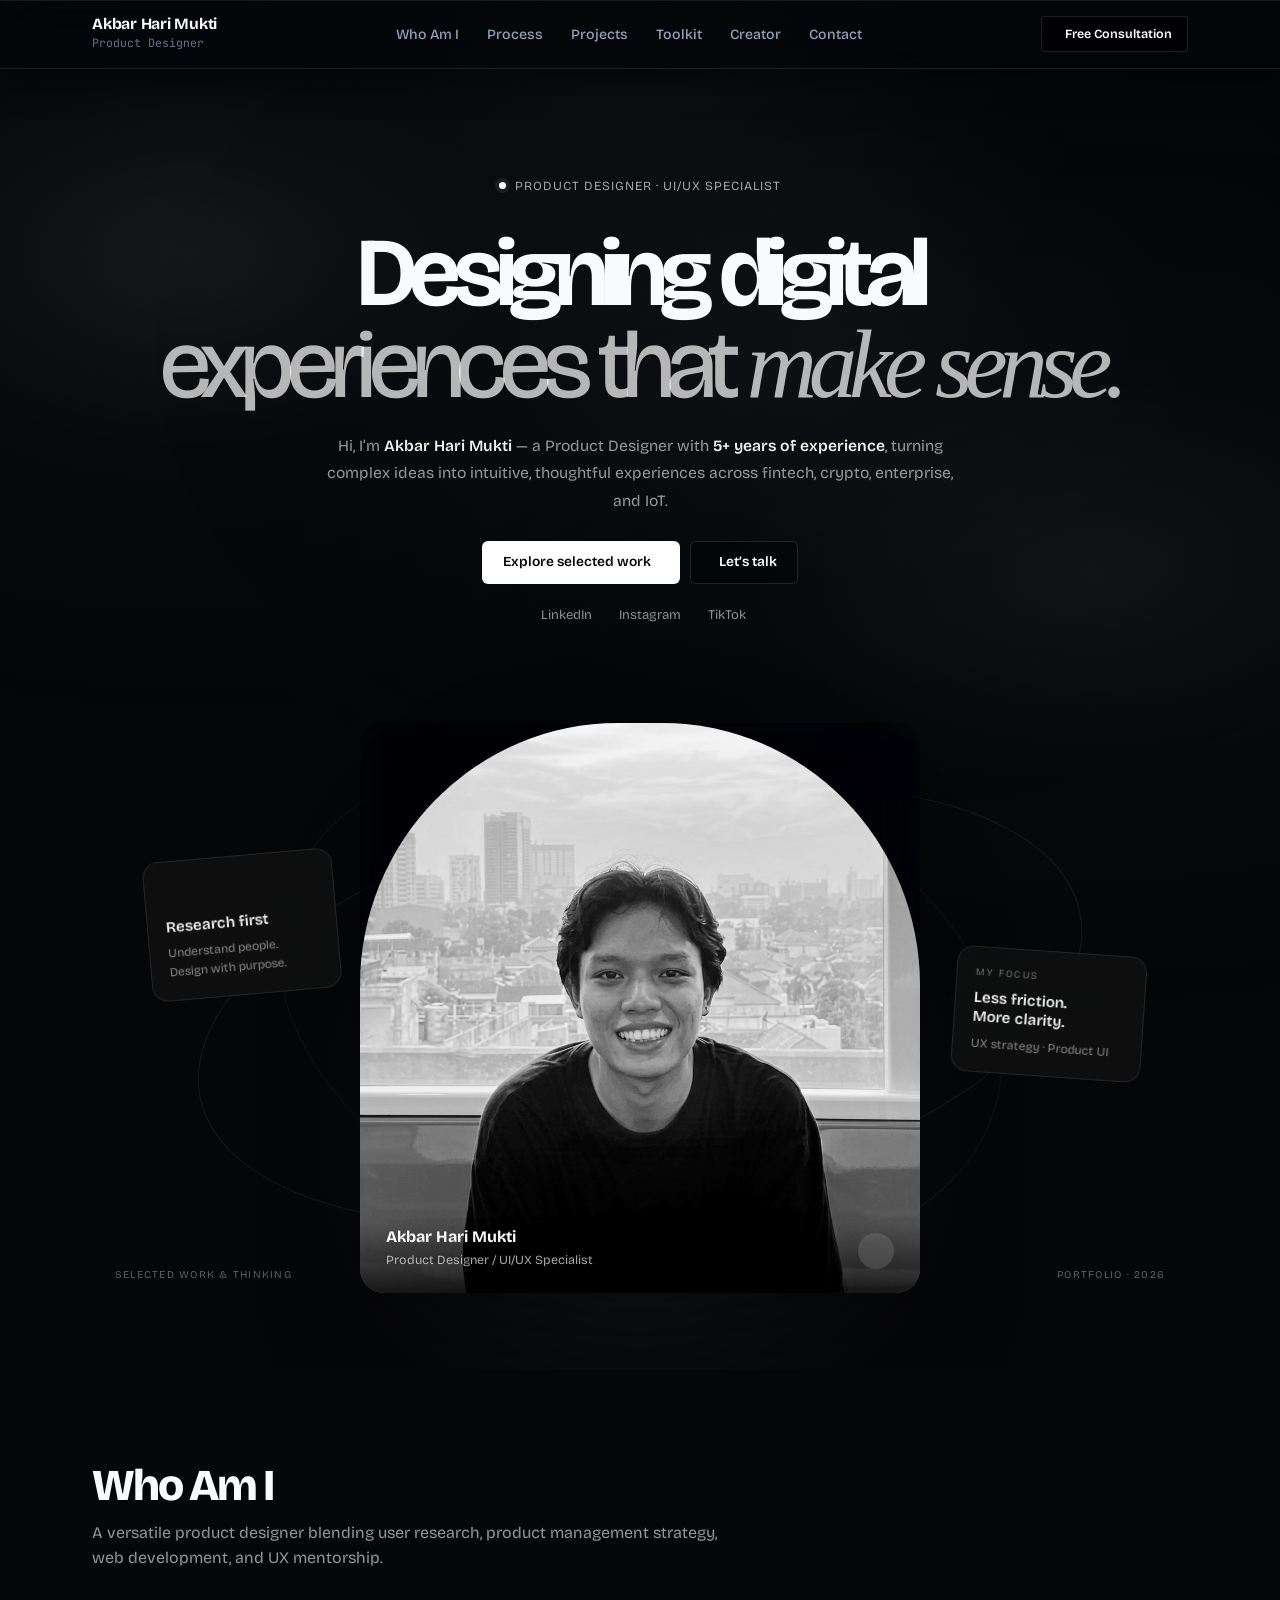
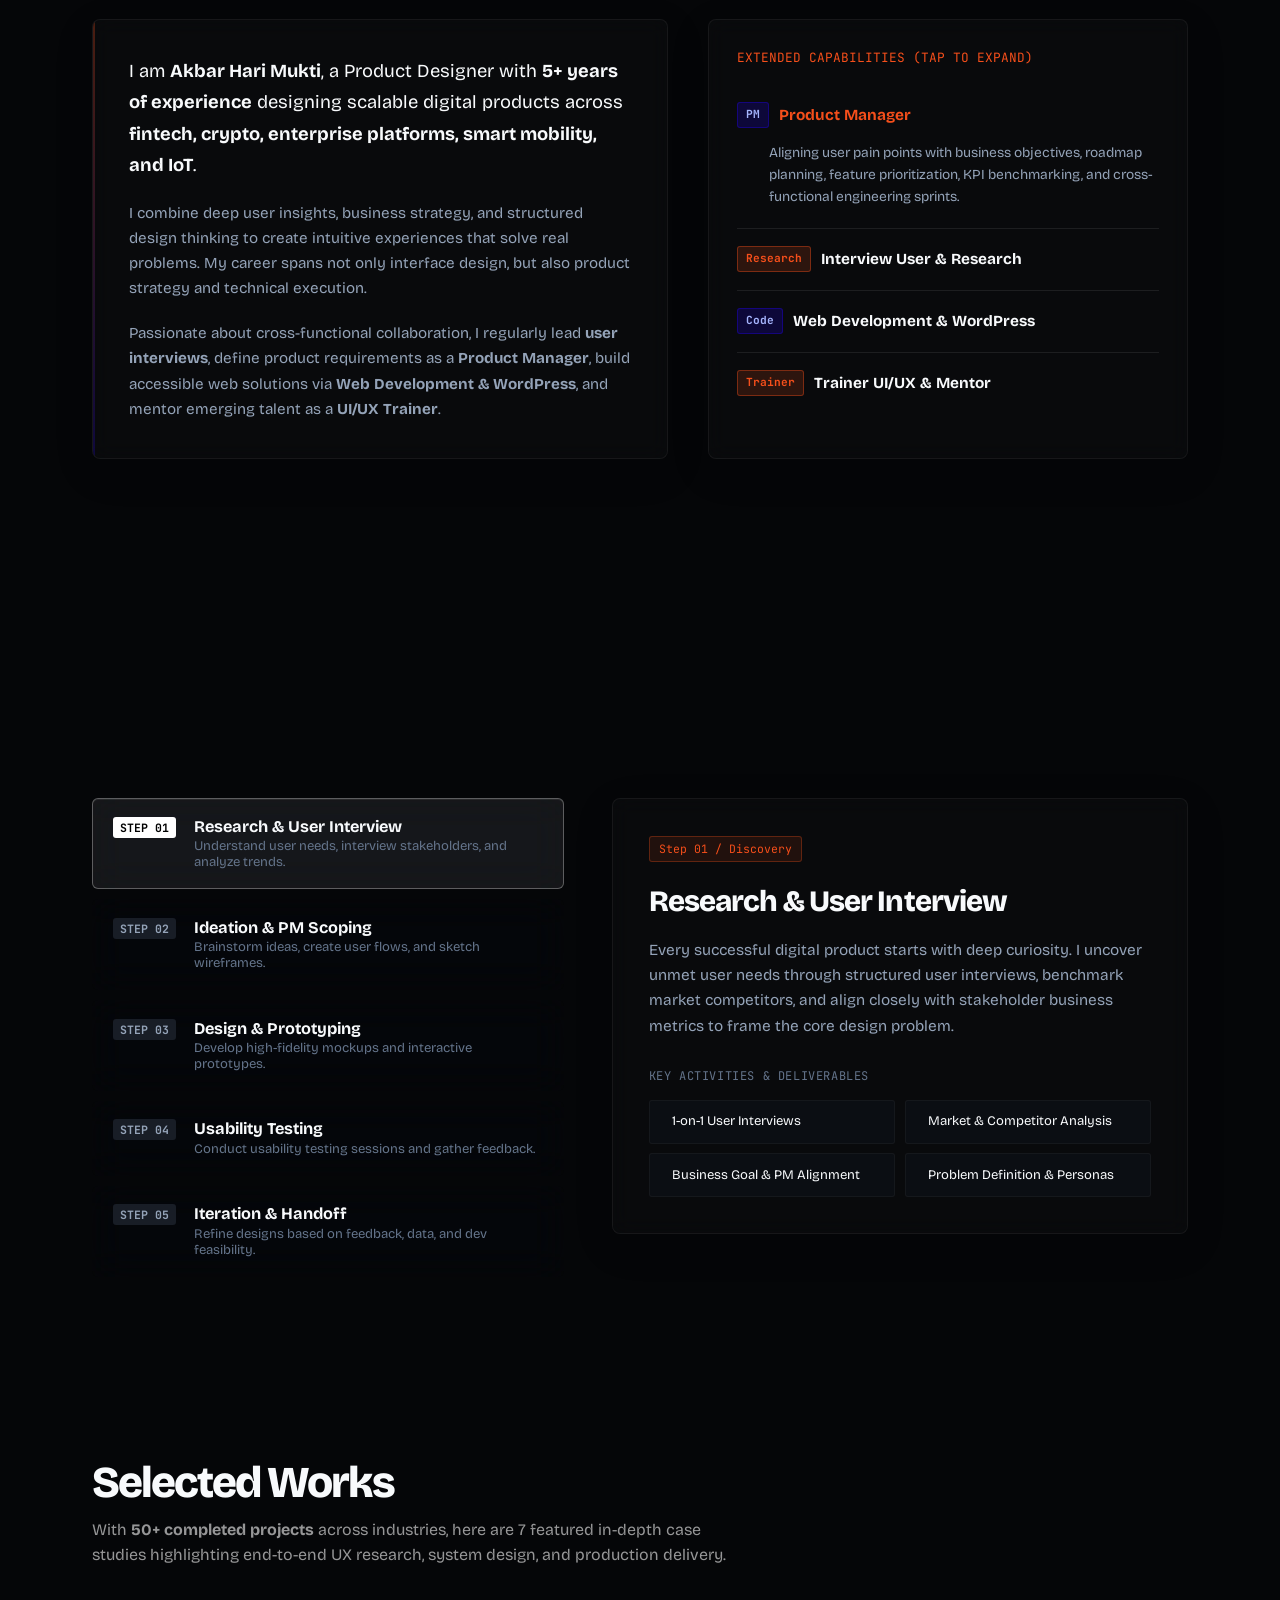
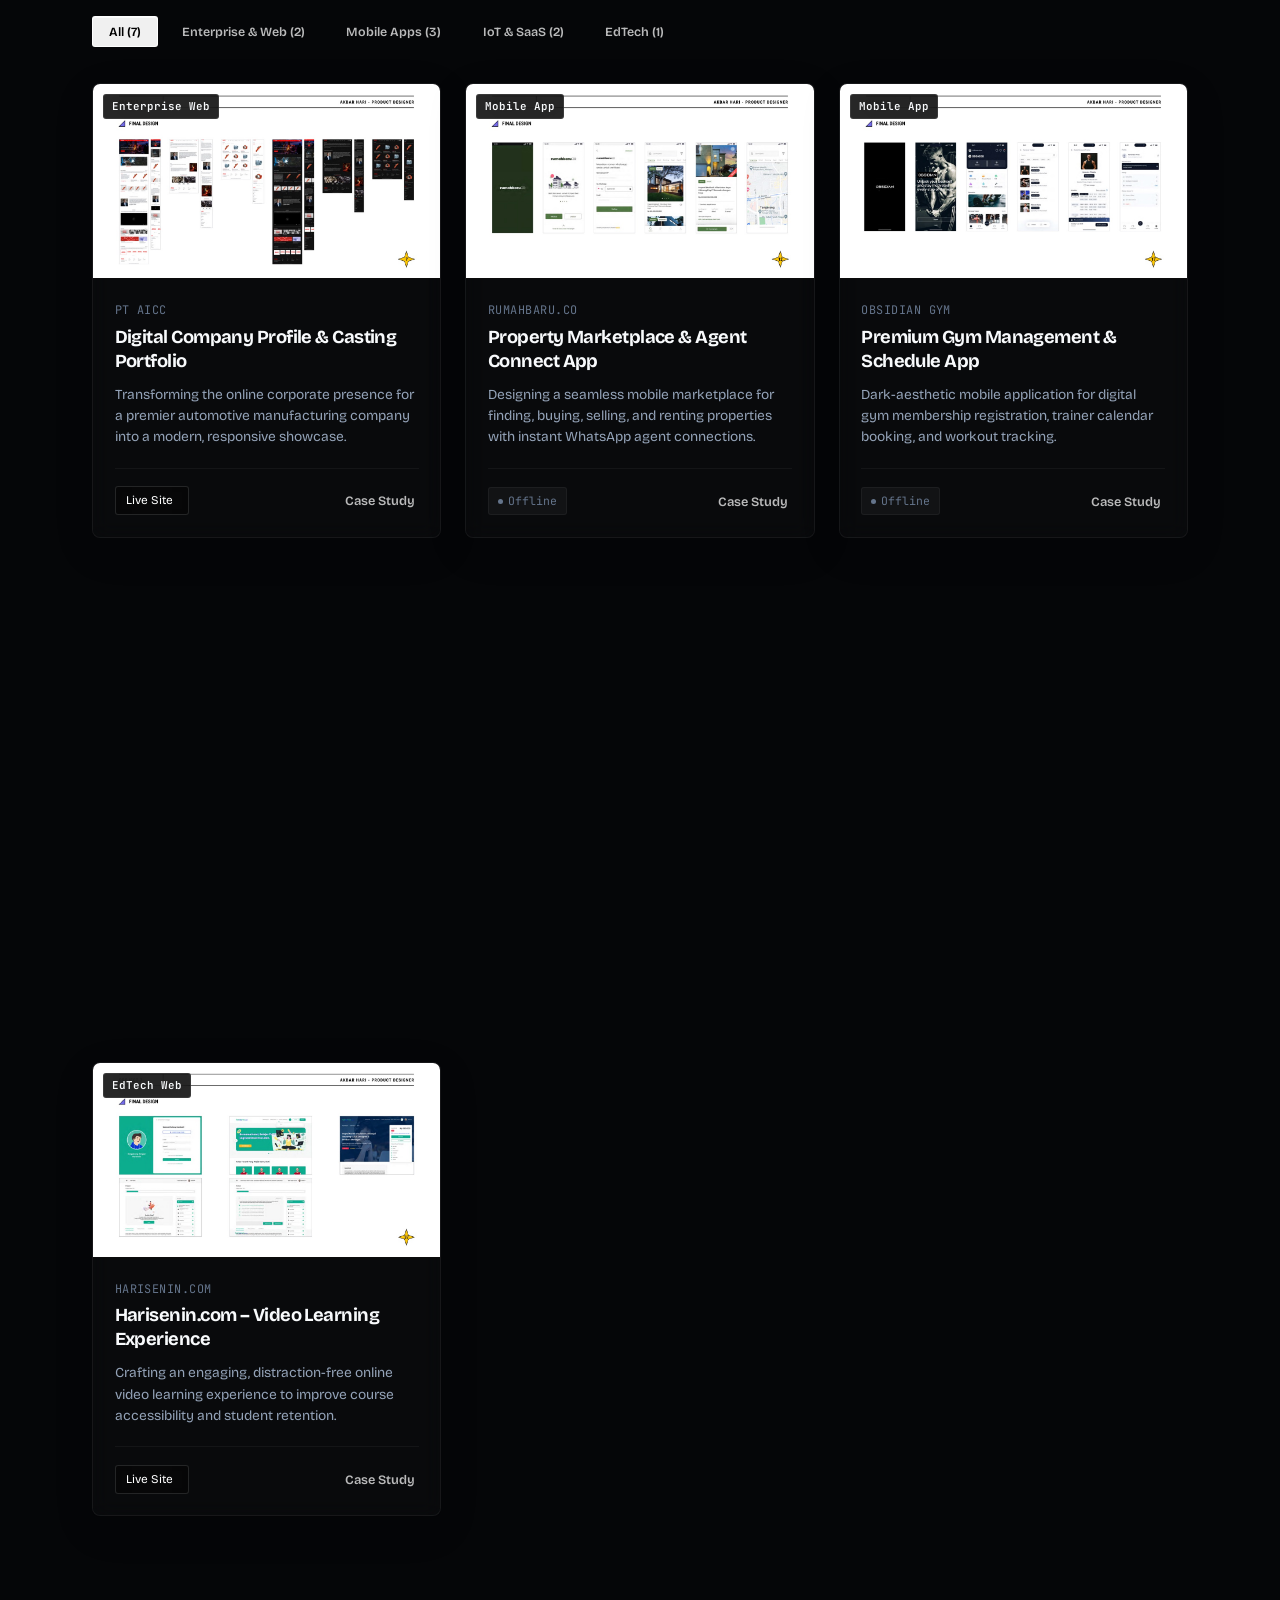
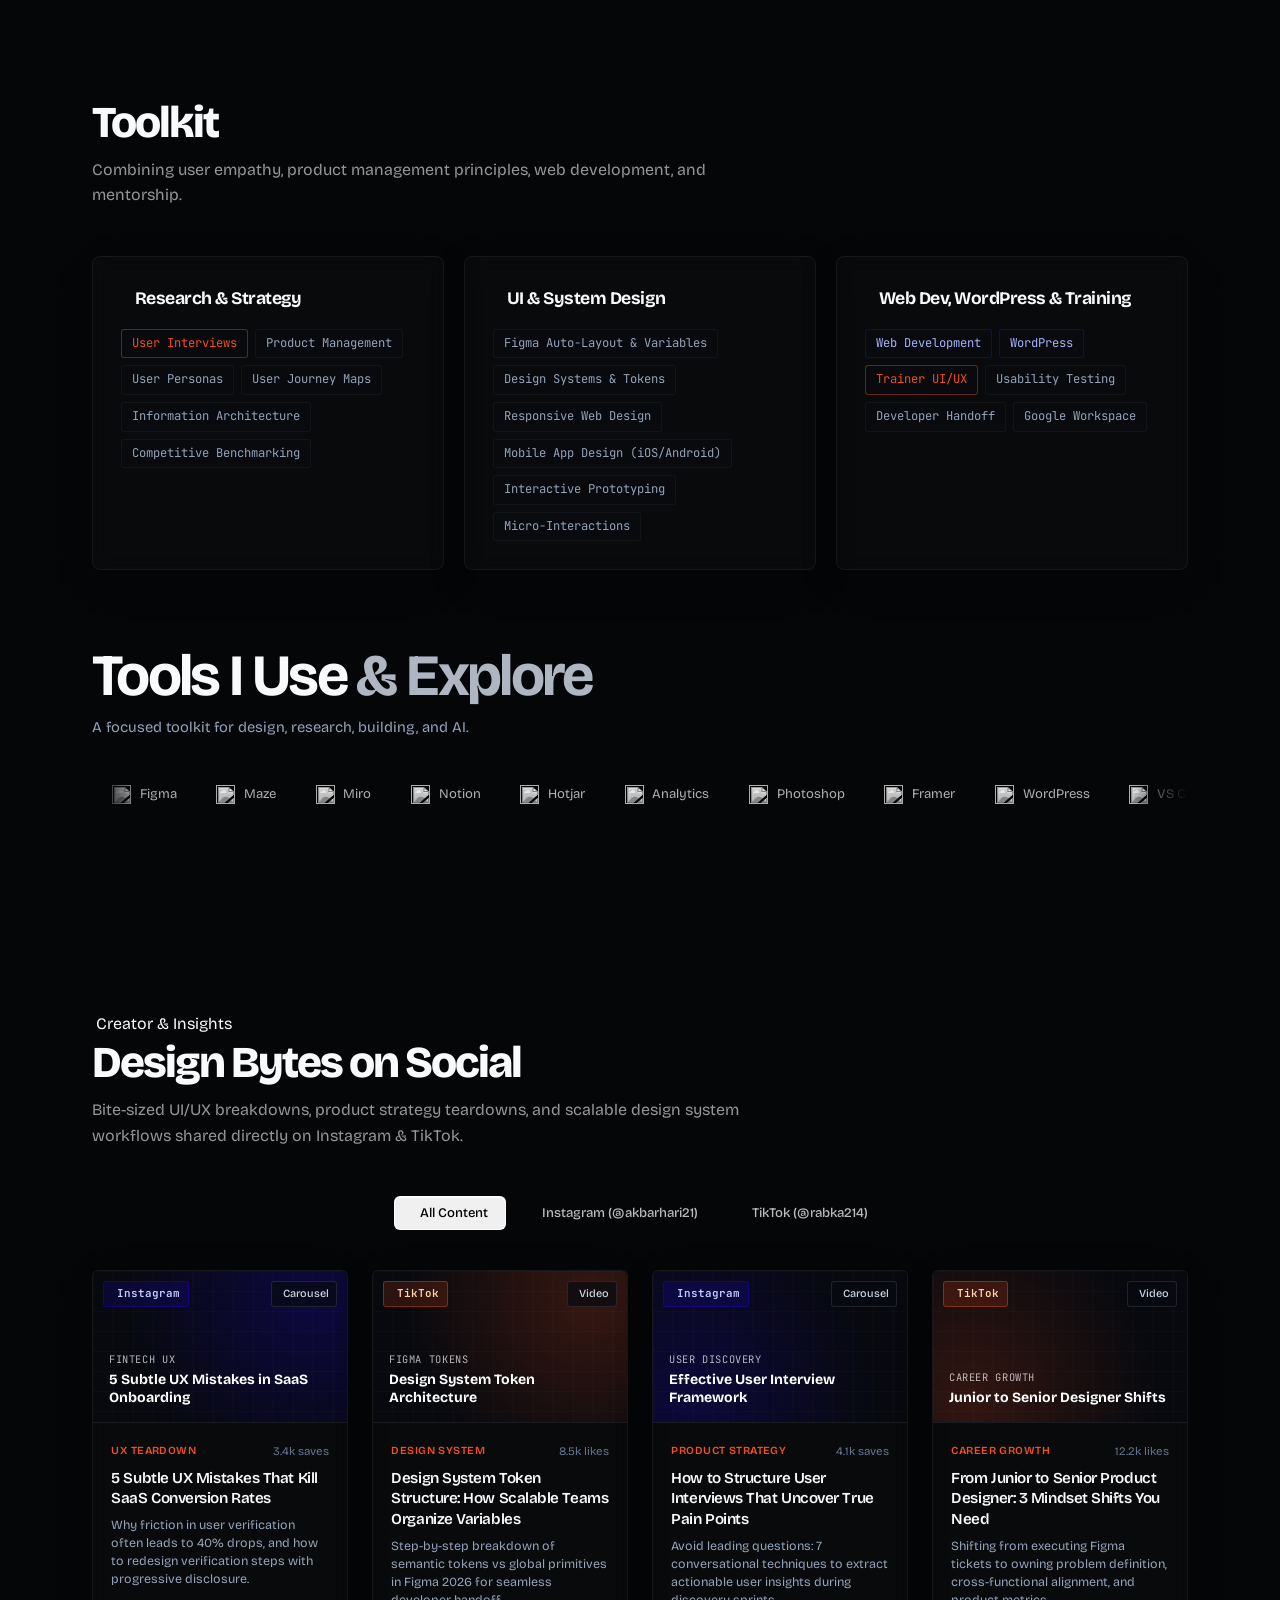
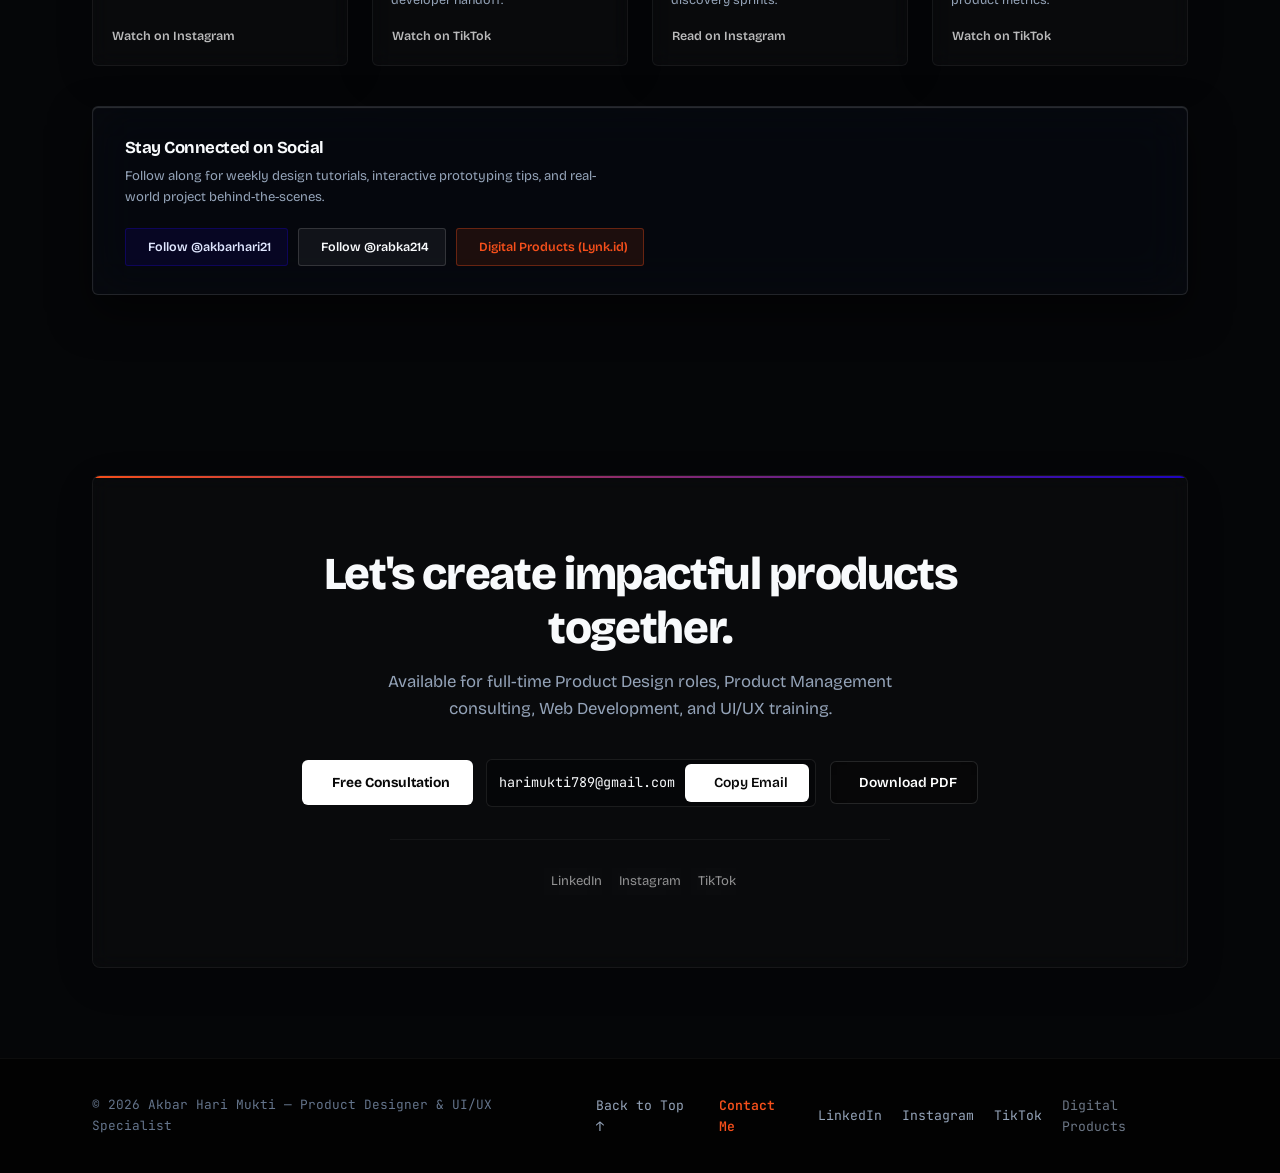
==== commit 2d110c0e: "Update major ui" ====
--- a/index.html
+++ b/index.html
@@ -108,11 +108,7 @@
     <!-- Phosphor Icons (Free Version) -->
     <link rel="stylesheet" type="text/css" href="https://unpkg.com/@phosphor-icons/web@2.1.1/src/regular/style.css" />
     <script src="https://unpkg.com/@phosphor-icons/web"></script>
-
-    <!-- Three.js Library for 3D Studio & Dynamic Fluid Canvas Background -->
-    <script src="https://cdnjs.cloudflare.com/ajax/libs/three.js/r128/three.min.js"></script>
-
-    <link rel="stylesheet" href="css/style.css" />
+<link rel="stylesheet" href="css/style.css" />
     <link rel="icon" type="image/jpeg" href="assets/thumbs/akbar_avatar.jpg" />
 
     <!-- Self-contained Responsive & Accordion Overhauls (Khusus index.html) -->
@@ -371,14 +367,6 @@
     </style>
   </head>
   <body>
-    <!-- 3D Studio & Dynamic Fluid Canvas (Fixed Interactive Background) -->
-    <canvas id="bg-canvas"></canvas>
-
-    <!-- Subtle Atmospheric Grid Overlay -->
-    <div class="bg-ambient-grid"></div>
-    <div class="bg-radial-blue"></div>
-    <div class="bg-radial-orange"></div>
-
     <!-- Sticky Header Navigation -->
     <header class="header">
       <div class="container">
@@ -461,137 +449,64 @@
     </div>
 
     <main>
-      <!-- Hero Section -->
-      <section class="hero" id="home">
+      <!-- Hero Section: editorial, centered composition -->
+      <section class="hero hero-editorial" id="home">
         <div class="container">
-          <div class="hero-grid">
-            <!-- Text Content -->
-            <div class="hero-text-col">
-              <!-- Simplified meta badge without excessive labels -->
-              <!-- <div class="hero-meta-bar">
-              <span class="hero-badge">Product Designer & Specialist</span>
-            </div> -->
-
-              <!-- Headline -->
-              <h1 class="hero-title">
-                Simplifying complexity through
-                <span class="accent-orange">Thoughtful</span>
-                <span style="color: #1e05c1">Design.</span>
-              </h1>
-
-              <!-- Sub-headline -->
-              <p class="hero-subtitle">
-                Hi, I'm <strong>Akbar Hari Mukti</strong>, a Product Designer
-                with <strong>5+ years of experience</strong> creating intuitive,
-                scalable digital experiences across fintech, crypto, enterprise,
-                and IoT.
-              </p>
-
-              <div class="hero-cta-group">
-                <a href="#projects" class="btn btn-primary">
-                  Explore Works
-                  <i class="ph ph-arrow-right"></i>
-                </a>
-
-                <!-- WhatsApp Action Button -->
-                <a
-                  href="https://wa.me/6285839328549"
-                  target="_blank"
-                  rel="noopener noreferrer"
-                  class="btn btn-wa-hero"
-                >
-                  <i class="ph ph-whatsapp-logo"></i>
-                  <span>Free Consultation</span>
-                </a>
-
-                <a
-                  href="assets/pdf/akbar_hari_portfolio_2026.pdf"
-                  download="Akbar_Hari_Mukti_Portfolio.pdf"
-                  class="btn btn-secondary"
-                >
-                  <i class="ph ph-download-simple"></i>
-                  PDF
-                </a>
-              </div>
-
-              <!-- Social Media Bar -->
-              <div class="social-links-bar">
-                <a
-                  href="https://www.linkedin.com/in/akbarharimukti/"
-                  target="_blank"
-                  rel="noopener noreferrer"
-                  class="social-pill"
-                  title="LinkedIn Profile"
-                >
-                  <i class="ph ph-linkedin-logo"></i>
-                  <span>LinkedIn</span>
-                </a>
-
-                <a
-                  href="https://www.instagram.com/akbarhari21/"
-                  target="_blank"
-                  rel="noopener noreferrer"
-                  class="social-pill"
-                  title="Instagram Profile"
-                >
-                  <i class="ph ph-instagram-logo"></i>
-                  <span>Instagram</span>
-                </a>
-
-                <a
-                  href="https://www.tiktok.com/@rabka214"
-                  target="_blank"
-                  rel="noopener noreferrer"
-                  class="social-pill"
-                  title="TikTok Profile"
-                >
-                  <i class="ph ph-tiktok-logo"></i>
-                  <span>TikTok</span>
-                </a>
-              </div>
-
-              <!-- Stats Bar -->
-              <div class="hero-stats-row">
-                <div class="stat-item">
-                  <span class="stat-number">5<span class="plus">+</span></span>
-                  <span class="stat-label">Years Experience</span>
-                </div>
-                <div class="stat-item">
-                  <span class="stat-number">50<span class="plus">+</span></span>
-                  <span class="stat-label">Projects Done</span>
-                </div>
-                <div class="stat-item">
-                  <span class="stat-number"
-                    >100<span class="plus">%</span></span
-                  >
-                  <span class="stat-label">User-Centered Focus</span>
-                </div>
-                <div class="stat-item">
-                  <span class="stat-number">2026</span>
-                  <span class="stat-label">Portfolio Edition</span>
-                </div>
-              </div>
-            </div>
-
-            <!-- Hero Visual Card (Clean, Uncluttered) -->
+          <div class="hero-editorial-intro">
+            <div class="hero-availability"><span class="availability-dot"></span> Product Designer · UI/UX Specialist</div>
+            <h1 class="hero-title">
+              Designing digital
+              <span class="hero-title-emphasis">experiences that <em>make sense.</em></span>
+            </h1>
+            <p class="hero-subtitle">
+              Hi, I’m <strong>Akbar Hari Mukti</strong> — a Product Designer with
+              <strong>5+ years of experience</strong>, turning complex ideas into
+              intuitive, thoughtful experiences across fintech, crypto, enterprise, and IoT.
+            </p>
+            <div class="hero-cta-group">
+              <a href="#projects" class="btn btn-primary">Explore selected work <i class="ph ph-arrow-up-right"></i></a>
+              <a href="https://wa.me/6285839328549" target="_blank" rel="noopener noreferrer" class="btn btn-secondary">
+                <i class="ph ph-chat-circle-dots"></i><span>Let’s talk</span>
+              </a>
+            </div>
+            <div class="social-links-bar" aria-label="Social profiles">
+              <a href="https://www.linkedin.com/in/akbarharimukti/" target="_blank" rel="noopener noreferrer" class="social-pill" title="LinkedIn Profile"><i class="ph ph-linkedin-logo"></i><span>LinkedIn</span></a>
+              <a href="https://www.instagram.com/akbarhari21/" target="_blank" rel="noopener noreferrer" class="social-pill" title="Instagram Profile"><i class="ph ph-instagram-logo"></i><span>Instagram</span></a>
+              <a href="https://www.tiktok.com/@rabka214" target="_blank" rel="noopener noreferrer" class="social-pill" title="TikTok Profile"><i class="ph ph-tiktok-logo"></i><span>TikTok</span></a>
+            </div>
+          </div>
+
+          <div class="hero-editorial-stage">
+            <div class="hero-stage-orbit hero-stage-orbit-one"></div>
+            <div class="hero-stage-orbit hero-stage-orbit-two"></div>
+            <div class="hero-stage-note hero-stage-note-left">
+              <span class="stage-note-icon"><i class="ph ph-compass-tool"></i></span>
+              <span class="stage-note-title">Research first</span>
+              <span class="stage-note-copy">Understand people.<br>Design with purpose.</span>
+            </div>
+            <div class="hero-stage-note hero-stage-note-right">
+              <span class="stage-note-kicker">MY FOCUS</span>
+              <span class="stage-note-title">Less friction.<br>More clarity.</span>
+              <span class="stage-note-copy">UX strategy · Product UI</span>
+            </div>
             <div class="hero-visual-col">
               <div class="hero-visual-card">
                 <div class="hero-avatar-wrapper">
-                  <img
-                    src="assets/thumbs/akbar_avatar.jpg"
-                    alt="Akbar Hari Mukti - Product Designer & UI/UX Specialist"
-                    class="hero-avatar-img"
-                  />
+                  <img src="assets/thumbs/akbar_avatar.jpg" alt="Akbar Hari Mukti — Product Designer and UI/UX Specialist" class="hero-avatar-img" />
                   <div class="hero-avatar-overlay">
                     <div>
                       <div class="avatar-info-name">Akbar Hari Mukti</div>
-                      <div class="avatar-info-role">Product Designer</div>
+                      <div class="avatar-info-role">Product Designer / UI/UX Specialist</div>
                     </div>
+                    <span class="hero-avatar-mark"><i class="ph ph-arrow-down-right"></i></span>
                   </div>
                 </div>
               </div>
             </div>
-          </div>
+            <div class="hero-stage-caption"><span>SELECTED WORK & THINKING</span><span>PORTFOLIO · 2026</span></div>
+          </div>
+
+
         </div>
       </section>
 
@@ -1217,6 +1132,50 @@
                 <span class="skill-tag">Usability Testing</span>
                 <span class="skill-tag">Developer Handoff</span>
                 <span class="skill-tag">Google Workspace</span>
+              </div>
+            </div>
+          </div>
+
+          <!-- Product Designer Tools Marquee -->
+          <div class="tools-marquee-section" aria-label="Product design tools and AI tools">
+            <div class="tools-marquee-heading">
+              <h3>Tools I Use <span>&amp; Explore</span></h3>
+              <p>A focused toolkit for design, research, building, and AI.</p>
+            </div>
+            <div class="tools-marquee" role="region" aria-label="Scrolling list of product design tools">
+              <div class="tools-marquee-track">
+                <div class="tools-marquee-group">
+                  <span class="tool-logo-item"><img src="https://cdn.simpleicons.org/figma/FFFFFF" alt="" loading="lazy" decoding="async" onerror="this.hidden=true"><span>Figma</span></span>
+                  <span class="tool-logo-item"><img src="https://cdn.simpleicons.org/maze/FFFFFF" alt="" loading="lazy" decoding="async" onerror="this.hidden=true"><span>Maze</span></span>
+                  <span class="tool-logo-item"><img src="https://cdn.simpleicons.org/miro/FFFFFF" alt="" loading="lazy" decoding="async" onerror="this.hidden=true"><span>Miro</span></span>
+                  <span class="tool-logo-item"><img src="https://cdn.simpleicons.org/notion/FFFFFF" alt="" loading="lazy" decoding="async" onerror="this.hidden=true"><span>Notion</span></span>
+                  <span class="tool-logo-item"><img src="https://cdn.simpleicons.org/hotjar/FFFFFF" alt="" loading="lazy" decoding="async" onerror="this.hidden=true"><span>Hotjar</span></span>
+                  <span class="tool-logo-item"><img src="https://cdn.simpleicons.org/googleanalytics/FFFFFF" alt="" loading="lazy" decoding="async" onerror="this.hidden=true"><span>Analytics</span></span>
+                  <span class="tool-logo-item"><img src="https://cdn.simpleicons.org/adobephotoshop/FFFFFF" alt="" loading="lazy" decoding="async" onerror="this.hidden=true"><span>Photoshop</span></span>
+                  <span class="tool-logo-item"><img src="https://cdn.simpleicons.org/framer/FFFFFF" alt="" loading="lazy" decoding="async" onerror="this.hidden=true"><span>Framer</span></span>
+                  <span class="tool-logo-item"><img src="https://cdn.simpleicons.org/wordpress/FFFFFF" alt="" loading="lazy" decoding="async" onerror="this.hidden=true"><span>WordPress</span></span>
+                  <span class="tool-logo-item"><img src="https://cdn.simpleicons.org/visualstudiocode/FFFFFF" alt="" loading="lazy" decoding="async" onerror="this.hidden=true"><span>VS Code</span></span>
+                  <span class="tool-logo-item"><img src="https://cdn.simpleicons.org/github/FFFFFF" alt="" loading="lazy" decoding="async" onerror="this.hidden=true"><span>GitHub</span></span>
+                  <span class="tool-logo-item"><img src="https://cdn.simpleicons.org/openai/FFFFFF" alt="" loading="lazy" decoding="async" onerror="this.hidden=true"><span>ChatGPT</span></span>
+                  <span class="tool-logo-item"><img src="https://cdn.simpleicons.org/anthropic/FFFFFF" alt="" loading="lazy" decoding="async" onerror="this.hidden=true"><span>Claude</span></span>
+                  <span class="tool-logo-item"><img src="https://cdn.simpleicons.org/googlegemini/FFFFFF" alt="" loading="lazy" decoding="async" onerror="this.hidden=true"><span>Gemini</span></span>
+                </div>
+                <div class="tools-marquee-group" aria-hidden="true">
+                  <span class="tool-logo-item"><img src="https://cdn.simpleicons.org/figma/FFFFFF" alt="" loading="lazy" decoding="async" onerror="this.hidden=true"><span>Figma</span></span>
+                  <span class="tool-logo-item"><img src="https://cdn.simpleicons.org/maze/FFFFFF" alt="" loading="lazy" decoding="async" onerror="this.hidden=true"><span>Maze</span></span>
+                  <span class="tool-logo-item"><img src="https://cdn.simpleicons.org/miro/FFFFFF" alt="" loading="lazy" decoding="async" onerror="this.hidden=true"><span>Miro</span></span>
+                  <span class="tool-logo-item"><img src="https://cdn.simpleicons.org/notion/FFFFFF" alt="" loading="lazy" decoding="async" onerror="this.hidden=true"><span>Notion</span></span>
+                  <span class="tool-logo-item"><img src="https://cdn.simpleicons.org/hotjar/FFFFFF" alt="" loading="lazy" decoding="async" onerror="this.hidden=true"><span>Hotjar</span></span>
+                  <span class="tool-logo-item"><img src="https://cdn.simpleicons.org/googleanalytics/FFFFFF" alt="" loading="lazy" decoding="async" onerror="this.hidden=true"><span>Analytics</span></span>
+                  <span class="tool-logo-item"><img src="https://cdn.simpleicons.org/adobephotoshop/FFFFFF" alt="" loading="lazy" decoding="async" onerror="this.hidden=true"><span>Photoshop</span></span>
+                  <span class="tool-logo-item"><img src="https://cdn.simpleicons.org/framer/FFFFFF" alt="" loading="lazy" decoding="async" onerror="this.hidden=true"><span>Framer</span></span>
+                  <span class="tool-logo-item"><img src="https://cdn.simpleicons.org/wordpress/FFFFFF" alt="" loading="lazy" decoding="async" onerror="this.hidden=true"><span>WordPress</span></span>
+                  <span class="tool-logo-item"><img src="https://cdn.simpleicons.org/visualstudiocode/FFFFFF" alt="" loading="lazy" decoding="async" onerror="this.hidden=true"><span>VS Code</span></span>
+                  <span class="tool-logo-item"><img src="https://cdn.simpleicons.org/github/FFFFFF" alt="" loading="lazy" decoding="async" onerror="this.hidden=true"><span>GitHub</span></span>
+                  <span class="tool-logo-item"><img src="https://cdn.simpleicons.org/openai/FFFFFF" alt="" loading="lazy" decoding="async" onerror="this.hidden=true"><span>ChatGPT</span></span>
+                  <span class="tool-logo-item"><img src="https://cdn.simpleicons.org/anthropic/FFFFFF" alt="" loading="lazy" decoding="async" onerror="this.hidden=true"><span>Claude</span></span>
+                  <span class="tool-logo-item"><img src="https://cdn.simpleicons.org/googlegemini/FFFFFF" alt="" loading="lazy" decoding="async" onerror="this.hidden=true"><span>Gemini</span></span>
+                </div>
               </div>
             </div>
           </div>
@@ -1815,9 +1774,6 @@
       <span id="toast-message">Notification</span>
     </div>
 
-    <!-- 3D Studio & Dynamic Fluid Canvas Interactive Engine -->
-    <script src="js/background.js"></script>
-
     <!-- Main JavaScript Logic -->
     <script src="js/main.js"></script>
 
--- a/css/style.css
+++ b/css/style.css
@@ -70,56 +70,33 @@
   position: relative;
 }
 
-/* Three.js Fixed Background Canvas */
-#bg-canvas {
-  position: fixed;
-  top: 0;
-  left: 0;
-  width: 100vw;
-  height: 100vh;
-  z-index: -1;
-  pointer-events: auto;
-  display: block;
-}
-
-/* Clean Blueprint Precision Grid (Subtle Thin White Lines) */
-.bg-ambient-grid {
-  position: fixed;
-  inset: 0;
-  background-image: 
-    linear-gradient(to right, rgba(255, 255, 255, 0.05) 1px, transparent 1px),
-    linear-gradient(to bottom, rgba(255, 255, 255, 0.05) 1px, transparent 1px);
-  background-size: 40px 40px;
-  pointer-events: none;
-  z-index: 0;
-  opacity: 1;
-}
-
-.bg-radial-blue {
-  position: fixed;
-  top: -160px;
-  right: -80px;
-  width: 650px;
-  height: 650px;
-  background: radial-gradient(circle, rgba(30, 5, 193, 0.12) 0%, rgba(2, 2, 2, 0) 70%);
-  pointer-events: none;
-  z-index: 0;
-  opacity: 0.4;
-  animation: ambientFloat 14s ease-in-out infinite alternate;
-}
-
-.bg-radial-orange {
-  position: fixed;
-  top: 35%;
-  left: -160px;
-  width: 600px;
-  height: 600px;
-  background: radial-gradient(circle, rgba(245, 79, 27, 0.08) 0%, rgba(2, 2, 2, 0) 70%);
-  pointer-events: none;
-  z-index: 0;
-  opacity: 0.4;
-  animation: ambientFloat 18s ease-in-out infinite alternate-reverse;
-}
+/* Lightweight CSS-only metallic liquid background (no WebGL canvas). */
+#bg-canvas { display: none !important; }
+
+/* Minimal metallic atmosphere: transform-only motion keeps GPU cost low. */
+.bg-ambient-grid, .bg-radial-blue, .bg-radial-orange { display: none !important; }
+body { isolation: isolate; background: #050608; }
+body::before, body::after {
+  content: ""; position: fixed; pointer-events: none; z-index: -1;
+  inset: -18%; transform: translate3d(0,0,0); will-change: transform;
+}
+body::before {
+  opacity: .42;
+  background:
+    radial-gradient(ellipse at 24% 34%, rgba(240,244,248,.18) 0%, rgba(124,136,148,.08) 17%, transparent 43%),
+    radial-gradient(ellipse at 76% 60%, rgba(224,230,236,.15) 0%, rgba(105,115,126,.07) 19%, transparent 45%),
+    radial-gradient(ellipse at 52% 8%, rgba(255,255,255,.08) 0%, transparent 34%);
+  animation: mercury-drift-a 34s ease-in-out infinite alternate;
+}
+body::after {
+  opacity: .25;
+  background: radial-gradient(ellipse at 62% 42%, rgba(190,200,210,.16) 0%, rgba(76,85,95,.06) 24%, transparent 52%);
+  animation: mercury-drift-b 46s ease-in-out infinite alternate;
+}
+@keyframes mercury-drift-a { from { transform: translate3d(-1.2%, -1%, 0) scale(1); } to { transform: translate3d(1.2%, 1%, 0) scale(1.025); } }
+@keyframes mercury-drift-b { from { transform: translate3d(1%, 1.2%, 0) scale(1.02); } to { transform: translate3d(-1%, -1.2%, 0) scale(1); } }
+@media (prefers-reduced-motion: reduce) { body::before, body::after { animation: none !important; } }
+
 
 /* Phosphor Icons Free Styles */
 .ph {
@@ -2431,3 +2408,693 @@
     transition-delay: 0s;
   }
 }
+
+/* =========================================================
+   BUTTON SYSTEM — MONOCHROME GLASSMORPHISM
+   Hierarchy: primary / secondary / ghost / segmented controls
+   ========================================================= */
+:root {
+  --btn-primary-bg: #ffffff;
+  --btn-primary-text: #080808;
+  --btn-primary-hover: #e8e8e8;
+  --btn-glass-bg: rgba(0, 0, 0, 0.38);
+  --btn-glass-hover: rgba(255, 255, 255, 0.10);
+  --btn-glass-border: rgba(255, 255, 255, 0.24);
+  --btn-glass-border-hover: rgba(255, 255, 255, 0.52);
+  --btn-ghost-hover: rgba(255, 255, 255, 0.08);
+  --btn-text: #ffffff;
+  --btn-muted: rgba(255, 255, 255, 0.72);
+  --btn-focus: #ffffff;
+}
+
+/* Shared interaction behavior. Avoid assigning one visual style to every button. */
+.btn, button, a.btn-live-site, .btn-case-study, .btn-wa-header,
+.btn-wa-hero, .btn-social-follow, .btn-whatsapp-direct,
+.popup-contact-btn, .filter-btn, .step-nav-item, .social-filter-btn,
+.gallery-tab-btn, .modal-close-btn, .lightbox-close, .social-post-link,
+.btn-contact-nav-trigger {
+  font-family: var(--font-body);
+  transition: color 180ms ease, background-color 180ms ease,
+              border-color 180ms ease, box-shadow 180ms ease,
+              transform 180ms ease;
+}
+
+/* PRIMARY: main section CTA, direct contact action, and case-study action on each project card. */
+.btn-primary, .btn-whatsapp-direct, .btn-case-study,
+.popup-contact-btn.primary, .modal-actions .btn-primary {
+  color: var(--btn-primary-text);
+  background: var(--btn-primary-bg);
+  border: 1px solid rgba(255, 255, 255, 0.96);
+  box-shadow: 0 3px 14px rgba(0, 0, 0, 0.20),
+              inset 0 1px 0 rgba(255, 255, 255, 0.85);
+}
+.btn-primary:hover, .btn-whatsapp-direct:hover, .btn-case-study:hover,
+.popup-contact-btn.primary:hover, .modal-actions .btn-primary:hover {
+  color: #000;
+  background: var(--btn-primary-hover);
+  border-color: #fff;
+  box-shadow: 0 7px 22px rgba(255, 255, 255, 0.10);
+  transform: translateY(-1px);
+}
+
+/* SECONDARY: meaningful supporting actions, shown as black translucent glass. */
+.btn-secondary, .btn-wa-header, .btn-wa-hero,
+.btn-live-site, .popup-contact-btn:not(.primary) {
+  color: var(--btn-text);
+  background: var(--btn-glass-bg);
+  border: 1px solid var(--btn-glass-border);
+  -webkit-backdrop-filter: blur(14px) saturate(125%);
+  backdrop-filter: blur(14px) saturate(125%);
+  box-shadow: inset 0 1px 0 rgba(255, 255, 255, 0.08);
+}
+.btn-secondary:hover, .btn-wa-header:hover, .btn-wa-hero:hover,
+.btn-live-site:hover, .popup-contact-btn:not(.primary):hover {
+  color: #fff;
+  background: var(--btn-glass-hover);
+  border-color: var(--btn-glass-border-hover);
+  box-shadow: inset 0 1px 0 rgba(255, 255, 255, 0.14),
+              0 5px 16px rgba(0, 0, 0, 0.20);
+  transform: translateY(-1px);
+}
+
+/* GHOST: low-emphasis links, social follow actions and utility navigation. */
+.btn-contact-nav-trigger, .social-post-link, .btn-social-follow,
+.gallery-nav button, button.btn-ghost, a.btn-ghost {
+  color: var(--btn-muted);
+  background: transparent;
+  border: 1px solid transparent;
+  box-shadow: none;
+  -webkit-backdrop-filter: none;
+  backdrop-filter: none;
+}
+.btn-contact-nav-trigger:hover, .social-post-link:hover,
+.btn-social-follow:hover, .gallery-nav button:hover,
+button.btn-ghost:hover, a.btn-ghost:hover {
+  color: #fff;
+  background: var(--btn-ghost-hover);
+  border-color: transparent;
+  box-shadow: none;
+  transform: none;
+}
+
+/* Segmented filters/tabs: inactive ghost; selected state is a white pill. */
+.filter-btn, .social-filter-btn, .gallery-tab-btn {
+  color: var(--btn-muted);
+  background: transparent;
+  border: 1px solid transparent;
+  box-shadow: none;
+  -webkit-backdrop-filter: none;
+  backdrop-filter: none;
+}
+.filter-btn:hover, .social-filter-btn:hover, .gallery-tab-btn:hover {
+  color: #fff;
+  background: var(--btn-ghost-hover);
+  border-color: rgba(255, 255, 255, 0.12);
+  box-shadow: none;
+  transform: none;
+}
+.filter-btn.active, .social-filter-btn.active, .gallery-tab-btn.active,
+.filter-btn[aria-pressed="true"], .social-filter-btn[aria-pressed="true"],
+.gallery-tab-btn[aria-selected="true"] {
+  color: #000;
+  background: rgba(255, 255, 255, 0.94);
+  border-color: rgba(255, 255, 255, 0.94);
+  box-shadow: inset 0 1px 0 rgba(255, 255, 255, 0.75);
+}
+
+/* Process stepper: understated by default, glass outline for the current step. */
+.step-nav-item {
+  color: var(--btn-muted);
+  background: transparent;
+  border: 1px solid transparent;
+  box-shadow: none;
+}
+.step-nav-item:hover {
+  color: #fff;
+  background: rgba(255, 255, 255, 0.06);
+  border-color: rgba(255, 255, 255, 0.12);
+  box-shadow: none;
+  transform: none;
+}
+.step-nav-item.active {
+  color: #fff;
+  background: rgba(255, 255, 255, 0.07);
+  border-color: rgba(255, 255, 255, 0.30);
+  box-shadow: inset 0 1px 0 rgba(255, 255, 255, 0.08);
+}
+.step-nav-item.active .step-number {
+  color: #000;
+  background: #fff;
+  border-color: #fff;
+}
+
+/* Close controls: compact glass, visible over image/modal content. */
+.modal-close-btn, .lightbox-close {
+  color: #fff;
+  background: rgba(0, 0, 0, 0.52);
+  border: 1px solid var(--btn-glass-border);
+  -webkit-backdrop-filter: blur(14px);
+  backdrop-filter: blur(14px);
+}
+.modal-close-btn:hover, .lightbox-close:hover {
+  color: #000;
+  background: #fff;
+  border-color: #fff;
+}
+
+/* Keyboard visibility */
+.btn:focus-visible, button:focus-visible, a[class*="btn-"]:focus-visible,
+.btn-case-study:focus-visible, .btn-live-site:focus-visible,
+.filter-btn:focus-visible, .step-nav-item:focus-visible,
+.social-filter-btn:focus-visible, .gallery-tab-btn:focus-visible,
+.modal-close-btn:focus-visible, .lightbox-close:focus-visible,
+.social-post-link:focus-visible, .btn-contact-nav-trigger:focus-visible {
+  outline: 2px solid var(--btn-focus);
+  outline-offset: 3px;
+}
+
+/* Disabled controls should not look interactive. */
+button:disabled, .btn[aria-disabled="true"], a[aria-disabled="true"].btn {
+  opacity: 0.42;
+  cursor: not-allowed;
+  transform: none;
+  box-shadow: none;
+}
+
+@media (prefers-reduced-motion: reduce) {
+  .btn, button, a.btn-live-site, .btn-case-study, .btn-wa-header,
+  .btn-wa-hero, .btn-social-follow, .btn-whatsapp-direct,
+  .popup-contact-btn, .filter-btn, .step-nav-item,
+  .social-filter-btn, .gallery-tab-btn, .modal-close-btn,
+  .lightbox-close, .social-post-link, .btn-contact-nav-trigger {
+    transition: none;
+  }
+}
+
+
+/* =========================================================
+   TOOLKIT LOGO MARQUEE — MONOCHROME / CONTINUOUS RUNNING
+   ========================================================= */
+.tools-marquee-section {
+  margin-top: 3.25rem;
+  padding-top: 2rem;
+  border-top: 1px solid var(--border-subtle);
+  overflow: hidden;
+}
+.tools-marquee-heading { margin-bottom: 1.6rem; }
+.tools-marquee-heading h3 {
+  margin: 0 0 .55rem; color: var(--text-main);
+  font-size: clamp(2rem, 4.8vw, 3.65rem); line-height: 1.02;
+  letter-spacing: -.045em; font-weight: 700;
+}
+.tools-marquee-heading h3 span { color: #aeb7c1; }
+
+.tools-marquee-heading p, .tools-marquee-note {
+  margin: 0; color: var(--text-secondary); font-size: .92rem; line-height: 1.6;
+}
+.tools-marquee {
+  position: relative; overflow: hidden; width: 100%;
+  -webkit-mask-image: linear-gradient(to right, transparent, #000 5%, #000 95%, transparent);
+  mask-image: linear-gradient(to right, transparent, #000 5%, #000 95%, transparent);
+}
+.tools-marquee-track {
+  display: flex; width: max-content; animation: tools-marquee-scroll 72s linear infinite;
+  will-change: transform;
+}
+.tools-marquee:hover .tools-marquee-track,
+.tools-marquee:focus-within .tools-marquee-track { animation-play-state: paused; }
+.tools-marquee-group { display: flex; flex-shrink: 0; align-items: center; gap: .65rem; padding: .35rem .325rem .8rem; }
+.tool-logo-item {
+  display: inline-flex; align-items: center; gap: .55rem; min-height: 48px;
+  padding: .55rem .8rem; white-space: nowrap; border-radius: 10px;
+  border: 1px solid rgba(255,255,255,.10); background: rgba(255,255,255,.025);
+  color: rgba(255,255,255,.86); font-size: .82rem;
+  transition: background-color 180ms ease, border-color 180ms ease;
+}
+.tool-logo-item:hover { background: rgba(255,255,255,.085); border-color: rgba(255,255,255,.3); }
+.tool-logo-item img {
+  display: block; width: 19px; height: 19px; object-fit: contain; flex: 0 0 19px;
+  filter: grayscale(1); opacity: .9;
+}
+.tools-marquee-note { margin-top: .5rem; font-size: .78rem; opacity: .8; }
+@keyframes tools-marquee-scroll { from { transform: translateX(0); } to { transform: translateX(-50%); } }
+
+/* Case Study remains a ghost action: no persistent border or filled surface. */
+.project-footer .btn-case-study {
+  color: var(--btn-muted); background: transparent; border: 1px solid transparent;
+  box-shadow: none; -webkit-backdrop-filter: none; backdrop-filter: none;
+  padding: .35rem 0;
+}
+.project-footer .btn-case-study:hover {
+  color: #fff; background: transparent; border-color: transparent;
+  box-shadow: none; transform: translateX(2px);
+}
+
+@media (prefers-reduced-motion: reduce) {
+  .tools-marquee-track { animation: none; }
+  .tool-logo-item { transition: none; }
+}
+@media (max-width: 600px) {
+  .tools-marquee-section { margin-top: 2.5rem; padding-top: 1.5rem; }
+  .tool-logo-item { min-height: 50px; padding: .6rem .8rem; font-size: .82rem; }
+  .tools-marquee-track { animation-duration: 82s; }
+}
+
+/* =========================================================
+   CLEAN / SEAMLESS PASS — 2026
+   Reduce visible outlines, unify surfaces, and simplify hero.
+   ========================================================= */
+:root {
+  --border-subtle: rgba(255, 255, 255, 0.045);
+  --border-mid: rgba(255, 255, 255, 0.09);
+  --border-active: rgba(255, 255, 255, 0.18);
+  --bg-card: rgba(255, 255, 255, 0.025);
+  --bg-card-hover: rgba(255, 255, 255, 0.05);
+  --bg-elevated: rgba(255, 255, 255, 0.065);
+}
+
+/* Seamless section rhythm: spacing separates content instead of strong rules. */
+.section-process,
+.section-projects,
+.section-toolkit,
+.section-social,
+.section-contact,
+.tools-marquee-section {
+  border-top-color: transparent;
+}
+.section-toolkit,
+.section-social,
+.section-contact,
+.section-process,
+.section-projects,
+.section-about {
+  padding-top: clamp(3.75rem, 7vw, 6rem);
+  padding-bottom: clamp(3.75rem, 7vw, 6rem);
+}
+
+/* Hero: image first on desktop, copy on the right, stats as a quiet full-width footer. */
+.hero {
+  padding: clamp(4.5rem, 8vw, 7.5rem) 0 clamp(2.75rem, 5vw, 4.5rem);
+}
+.hero-grid {
+  grid-template-areas: "visual copy";
+  grid-template-columns: minmax(240px, 0.78fr) minmax(0, 1.22fr);
+  gap: clamp(2.5rem, 6vw, 6rem);
+  align-items: center;
+}
+.hero-text-col { grid-area: copy; }
+.hero-visual-col { grid-area: visual; }
+.hero-title {
+  max-width: 760px;
+  font-size: clamp(3rem, 5.8vw, 5.25rem);
+  line-height: 0.99;
+  letter-spacing: -0.065em;
+  margin-bottom: 1.4rem;
+  text-wrap: balance;
+}
+.hero-title-emphasis {
+  display: block;
+  color: #fff;
+}
+.hero-subtitle {
+  max-width: 570px;
+  font-size: clamp(1rem, 1.25vw, 1.12rem);
+  line-height: 1.75;
+  color: rgba(255,255,255,.66);
+  margin-bottom: 1.8rem;
+}
+.hero-subtitle strong { color: rgba(255,255,255,.94); font-weight: 600; }
+.hero-cta-group { gap: .65rem; margin-bottom: 1.7rem; }
+.hero-visual-card {
+  padding: 0;
+  background: transparent;
+  border: 0;
+  border-radius: 20px;
+  box-shadow: none;
+  overflow: visible;
+}
+.hero-visual-card:hover {
+  border-color: transparent;
+  transform: translateY(-3px);
+  box-shadow: none;
+}
+.hero-avatar-wrapper {
+  border: 0;
+  border-radius: 18px;
+  background: #111;
+  overflow: hidden;
+  box-shadow: 0 24px 70px rgba(0,0,0,.28);
+}
+.hero-avatar-img {
+  height: clamp(340px, 42vw, 560px);
+  object-position: center 22%;
+  filter: saturate(.82);
+}
+.hero-avatar-overlay {
+  padding: 1.5rem;
+  background: linear-gradient(to top, rgba(0,0,0,.76), transparent 58%);
+}
+.avatar-info-role { color: rgba(255,255,255,.68); font-family: var(--font-body); }
+
+/* Social links become quiet text links rather than outlined pills. */
+.social-links-bar { gap: 1.15rem; margin-bottom: 0; }
+.social-pill {
+  padding: .2rem 0;
+  border: 0;
+  border-radius: 0;
+  background: transparent;
+  color: rgba(255,255,255,.55);
+  font-family: var(--font-body);
+  font-size: .82rem;
+}
+.social-pill i { color: rgba(255,255,255,.72); }
+.social-pill:hover {
+  background: transparent;
+  border-color: transparent;
+  color: #fff;
+  transform: translateY(-1px);
+}
+.hero-stats-row {
+  grid-template-columns: repeat(4, minmax(0, 1fr));
+  gap: 1.5rem;
+  margin-top: clamp(2.5rem, 5vw, 4rem);
+  padding-top: 1.5rem;
+  border-top: 1px solid rgba(255,255,255,.08);
+}
+.stat-number { font-size: clamp(1.5rem, 2.3vw, 2rem); letter-spacing: -.04em; }
+.stat-number .plus { color: rgba(255,255,255,.82); }
+.stat-label { color: rgba(255,255,255,.44); font-family: var(--font-body); font-size: .78rem; }
+
+/* Cleaner, border-light content surfaces. Keep structure through spacing and tone. */
+.who-card-main,
+.capabilities-list-box,
+.process-display-card,
+.project-card,
+.toolkit-box,
+.social-card,
+.contact-card-box,
+.problem-box,
+.solution-box,
+.contact-popup-card {
+  border-color: rgba(255,255,255,.055);
+  box-shadow: 0 12px 40px rgba(0,0,0,.12);
+}
+.who-card-main,
+.capabilities-list-box,
+.process-display-card,
+.project-card,
+.toolkit-box,
+.social-card,
+.contact-card-box {
+  background: rgba(255,255,255,.018);
+  backdrop-filter: blur(10px);
+  -webkit-backdrop-filter: blur(10px);
+}
+.who-card-main:hover,
+.project-card:hover,
+.toolkit-box:hover,
+.social-card:hover {
+  border-color: rgba(255,255,255,.11);
+  box-shadow: 0 18px 48px rgba(0,0,0,.2);
+}
+.who-card-main::before { opacity: .28; width: 2px; }
+.project-card { overflow: hidden; }
+.project-card:hover { transform: translateY(-3px); }
+
+/* Tool marquee should feel like a flowing list, not a row of outlined chips. */
+.tools-marquee-section { padding-top: 1.5rem; }
+.tool-logo-item {
+  border: 1px solid transparent;
+  background: transparent;
+  border-radius: 10px;
+  padding-inline: .85rem;
+  color: rgba(255,255,255,.68);
+}
+.tool-logo-item:hover {
+  border-color: transparent;
+  background: rgba(255,255,255,.055);
+  color: #fff;
+}
+
+/* Keep the established primary/secondary/ghost hierarchy but soften borders. */
+.btn-primary, .btn-whatsapp-direct, .popup-contact-btn.primary, .modal-actions .btn-primary {
+  border-color: transparent;
+  box-shadow: none;
+}
+.btn-secondary, .btn-wa-header, .btn-wa-hero, .btn-live-site,
+.popup-contact-btn:not(.primary) {
+  border-color: rgba(255,255,255,.12);
+  box-shadow: none;
+}
+.btn-secondary:hover, .btn-wa-header:hover, .btn-wa-hero:hover, .btn-live-site:hover,
+.popup-contact-btn:not(.primary):hover {
+  border-color: rgba(255,255,255,.2);
+  box-shadow: none;
+}
+.project-footer .btn-case-study { border: 0; }
+
+/* Remove decorative divider lines that compete with content. */
+.mobile-nav a { border-bottom-color: rgba(255,255,255,.035); }
+.section-header { margin-bottom: clamp(2rem, 4vw, 3rem); }
+.section-title { letter-spacing: -.045em; }
+.section-desc { color: rgba(255,255,255,.58); }
+
+@media (max-width: 991px) {
+  .hero-grid {
+    grid-template-areas: "copy" "visual";
+    grid-template-columns: minmax(0, 1fr);
+    gap: 2.5rem;
+  }
+  .hero-text-col, .hero-visual-col { grid-area: auto; }
+  .hero-text-col { max-width: 760px; }
+  .hero-visual-col { width: min(100%, 520px); }
+  .hero-avatar-img { height: clamp(320px, 76vw, 480px); }
+}
+@media (max-width: 639px) {
+  .hero { padding-top: 3.75rem; }
+  .hero-title { font-size: clamp(2.65rem, 12vw, 4rem); }
+  .hero-cta-group { align-items: stretch; }
+  .hero-cta-group .btn { min-height: 44px; }
+  .social-links-bar { gap: 1rem; }
+  .hero-stats-row { grid-template-columns: repeat(2, minmax(0, 1fr)); gap: 1.25rem 1rem; }
+  .hero-stats-row .stat-item { padding: .2rem 0; }
+  .hero-avatar-img { height: 360px; }
+}
+
+@media (prefers-reduced-motion: reduce) {
+  .hero-visual-card, .hero-avatar-img, .social-pill,
+  .who-card-main, .project-card, .toolkit-box, .social-card {
+    transition: none !important;
+  }
+}
+
+/* HERO EDITORIAL CONCEPT — inspired by the supplied reference */
+.hero-editorial {
+  padding: clamp(4.5rem, 8vw, 7rem) 0 clamp(3rem, 6vw, 5rem);
+  overflow: hidden;
+}
+.hero-editorial-intro {
+  position: relative;
+  z-index: 2;
+  max-width: 980px;
+  margin: 0 auto;
+  text-align: center;
+}
+.hero-availability {
+  display: inline-flex;
+  align-items: center;
+  gap: .6rem;
+  margin-bottom: clamp(1.25rem, 2.5vw, 2rem);
+  color: rgba(255,255,255,.62);
+  font-size: .78rem;
+  letter-spacing: .08em;
+  text-transform: uppercase;
+}
+.availability-dot {
+  width: 7px;
+  height: 7px;
+  border-radius: 50%;
+  background: #fff;
+  box-shadow: 0 0 0 4px rgba(255,255,255,.07);
+}
+.hero-editorial .hero-title {
+  max-width: 1000px;
+  margin: 0 auto 1.25rem;
+  font-size: clamp(3.2rem, 7.6vw, 7.2rem);
+  line-height: .94;
+  letter-spacing: -.075em;
+  font-weight: 650;
+  text-wrap: balance;
+}
+.hero-editorial .hero-title-emphasis {
+  color: rgba(255,255,255,.7);
+  font-weight: 450;
+}
+.hero-editorial .hero-title-emphasis em {
+  font-family: Georgia, 'Times New Roman', serif;
+  font-weight: 400;
+  letter-spacing: -.085em;
+}
+.hero-editorial .hero-subtitle {
+  max-width: 650px;
+  margin: 0 auto 1.65rem;
+  color: rgba(255,255,255,.58);
+  font-size: clamp(.98rem, 1.2vw, 1.08rem);
+  line-height: 1.75;
+}
+.hero-editorial .hero-cta-group {
+  justify-content: center;
+  margin-bottom: 1.15rem;
+}
+.hero-editorial .social-links-bar {
+  justify-content: center;
+  gap: 1.25rem;
+}
+.hero-editorial-stage {
+  position: relative;
+  width: min(100%, 1050px);
+  min-height: clamp(360px, 48vw, 600px);
+  margin: clamp(2.75rem, 5vw, 4.5rem) auto 0;
+  isolation: isolate;
+}
+.hero-editorial-stage::before {
+  content: '';
+  position: absolute;
+  z-index: -2;
+  width: min(66vw, 700px);
+  aspect-ratio: 1;
+  left: 50%;
+  bottom: -32%;
+  transform: translateX(-50%);
+  border-radius: 50%;
+  background: radial-gradient(circle, rgba(255,255,255,.12) 0%, rgba(255,255,255,.035) 38%, transparent 70%);
+  filter: blur(12px);
+  pointer-events: none;
+}
+.hero-stage-orbit {
+  position: absolute;
+  z-index: -1;
+  left: 50%;
+  top: 52%;
+  border: 1px solid rgba(255,255,255,.075);
+  border-radius: 50%;
+  transform: translate(-50%, -50%) rotate(-12deg);
+  pointer-events: none;
+}
+.hero-stage-orbit-one { width: min(88%, 900px); height: 68%; }
+.hero-stage-orbit-two { width: min(72%, 740px); height: 82%; transform: translate(-50%, -50%) rotate(16deg); border-color: rgba(255,255,255,.045); }
+.hero-editorial-stage .hero-visual-col {
+  position: absolute;
+  z-index: 1;
+  width: min(58%, 560px);
+  left: 50%;
+  bottom: 0;
+  transform: translateX(-50%);
+}
+.hero-editorial-stage .hero-visual-card { margin: 0; }
+.hero-editorial-stage .hero-avatar-wrapper {
+  position: relative;
+  border-radius: 46% 46% 1.5rem 1.5rem;
+  overflow: hidden;
+  background: #151515;
+  box-shadow: 0 35px 100px rgba(0,0,0,.36);
+}
+.hero-editorial-stage .hero-avatar-img {
+  display: block;
+  width: 100%;
+  height: clamp(360px, 46vw, 570px);
+  object-fit: cover;
+  object-position: center 18%;
+  filter: grayscale(1) contrast(1.04);
+}
+.hero-editorial-stage .hero-avatar-overlay {
+  padding: 1.5rem 1.6rem;
+  background: linear-gradient(0deg, rgba(0,0,0,.76), transparent 75%);
+}
+.hero-editorial-stage .avatar-info-name { font-size: 1rem; }
+.hero-editorial-stage .avatar-info-role { color: rgba(255,255,255,.65); }
+.hero-avatar-mark {
+  display: grid;
+  place-items: center;
+  width: 36px;
+  height: 36px;
+  border-radius: 50%;
+  background: rgba(255,255,255,.12);
+  color: #fff;
+  backdrop-filter: blur(12px);
+}
+.hero-stage-note {
+  position: absolute;
+  z-index: 2;
+  display: flex;
+  flex-direction: column;
+  gap: .45rem;
+  width: 190px;
+  padding: 1.1rem 1.15rem;
+  background: rgba(20,20,20,.58);
+  border: 1px solid rgba(255,255,255,.09);
+  border-radius: 16px;
+  backdrop-filter: blur(18px);
+  -webkit-backdrop-filter: blur(18px);
+  box-shadow: 0 16px 45px rgba(0,0,0,.16);
+}
+.hero-stage-note-left { left: 3%; top: 27%; transform: rotate(-5deg); }
+.hero-stage-note-right { right: 2%; top: 43%; transform: rotate(4deg); }
+.stage-note-icon { font-size: 1.2rem; color: #fff; }
+.stage-note-title { font-size: .95rem; line-height: 1.3; font-weight: 600; color: rgba(255,255,255,.94); }
+.stage-note-copy { font-size: .76rem; line-height: 1.55; color: rgba(255,255,255,.5); }
+.stage-note-kicker { font-size: .62rem; letter-spacing: .14em; color: rgba(255,255,255,.42); }
+.hero-stage-caption {
+  position: absolute;
+  bottom: .6rem;
+  left: 0;
+  right: 0;
+  display: flex;
+  justify-content: space-between;
+  color: rgba(255,255,255,.36);
+  font-size: .65rem;
+  letter-spacing: .12em;
+}
+.hero-editorial .hero-stats-row {
+  margin-top: clamp(2.25rem, 4vw, 3.5rem);
+  border-top: 1px solid rgba(255,255,255,.07);
+}
+.hero-editorial .stat-item { gap: .15rem; }
+.hero-editorial .stat-number { font-weight: 550; }
+.hero-editorial .stat-label { letter-spacing: .01em; }
+
+@media (max-width: 767px) {
+  .hero-editorial { padding-top: 3.5rem; }
+  .hero-editorial .hero-title { font-size: clamp(2.7rem, 11.5vw, 5rem); }
+  .hero-editorial .hero-subtitle { max-width: 520px; }
+  .hero-editorial-stage { min-height: 420px; margin-top: 2rem; }
+  .hero-editorial-stage .hero-visual-col { width: min(74%, 420px); }
+  .hero-editorial-stage .hero-avatar-img { height: clamp(340px, 92vw, 450px); }
+  .hero-stage-note { width: 145px; padding: .85rem; border-radius: 13px; }
+  .hero-stage-note-left { left: 0; top: 17%; }
+  .hero-stage-note-right { right: 0; top: 48%; }
+  .stage-note-title { font-size: .82rem; }
+  .stage-note-copy { font-size: .68rem; }
+  .hero-stage-caption { bottom: 0; font-size: .55rem; }
+}
+@media (max-width: 480px) {
+  .hero-editorial .hero-title { font-size: clamp(2.45rem, 11.2vw, 3.4rem); }
+  .hero-editorial .hero-cta-group { flex-direction: column; align-items: center; }
+  .hero-editorial .hero-cta-group .btn { width: min(100%, 270px); justify-content: center; }
+  .hero-editorial .social-links-bar { gap: .9rem; }
+  .hero-editorial .social-pill { font-size: .75rem; }
+  .hero-editorial-stage { min-height: 370px; }
+  .hero-editorial-stage .hero-visual-col { width: 78%; }
+  .hero-editorial-stage .hero-avatar-img { height: 340px; }
+  .hero-stage-note { width: 120px; padding: .7rem; }
+  .hero-stage-note-left { top: 12%; left: -2%; }
+  .hero-stage-note-right { top: 49%; right: -2%; }
+  .stage-note-icon { font-size: 1rem; }
+  .stage-note-title { font-size: .75rem; }
+  .stage-note-copy { font-size: .62rem; }
+  .hero-editorial .hero-stats-row { gap: 1.1rem .8rem; }
+}
+@media (max-width: 768px) {
+  .hero-editorial .hero-title { font-size: clamp(2.45rem, 11.2vw, 3.4rem) !important; }
+  .hero-editorial-stage .hero-avatar-img { height: clamp(320px, 88vw, 420px) !important; }
+}
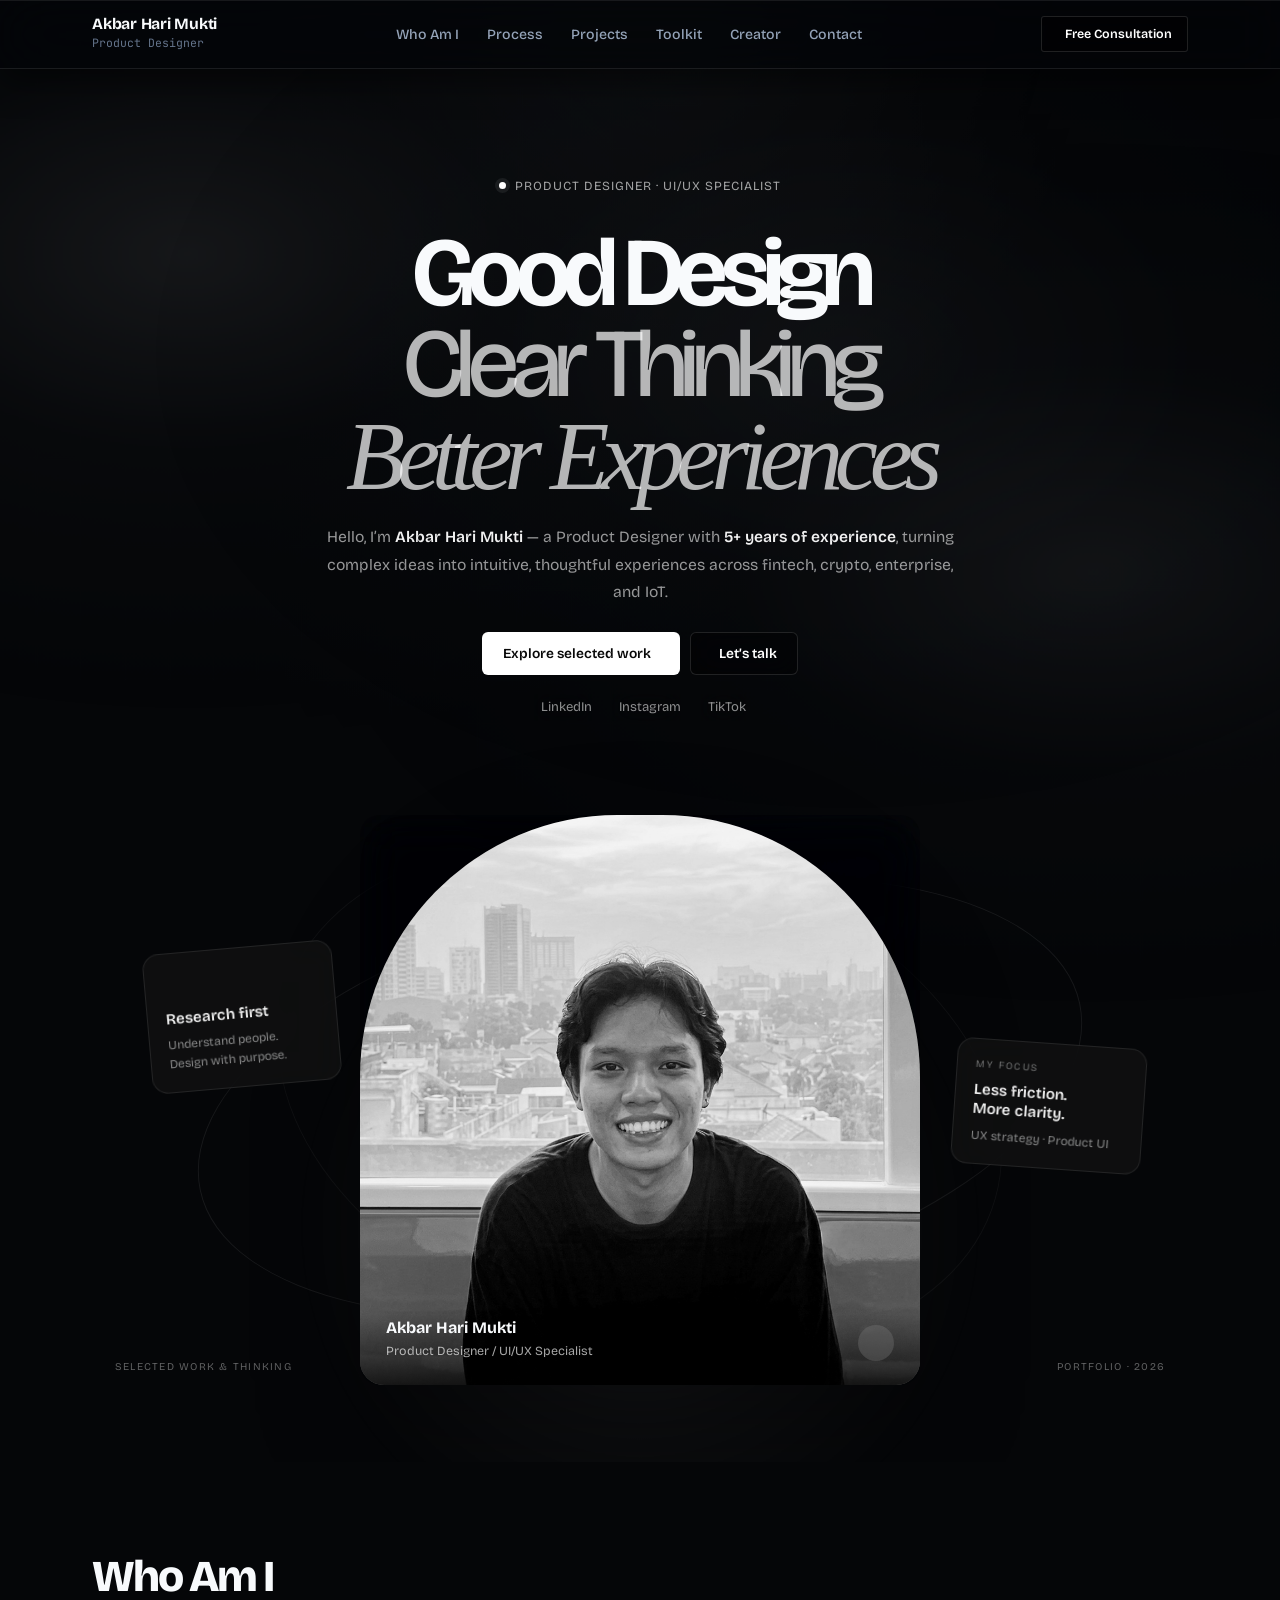
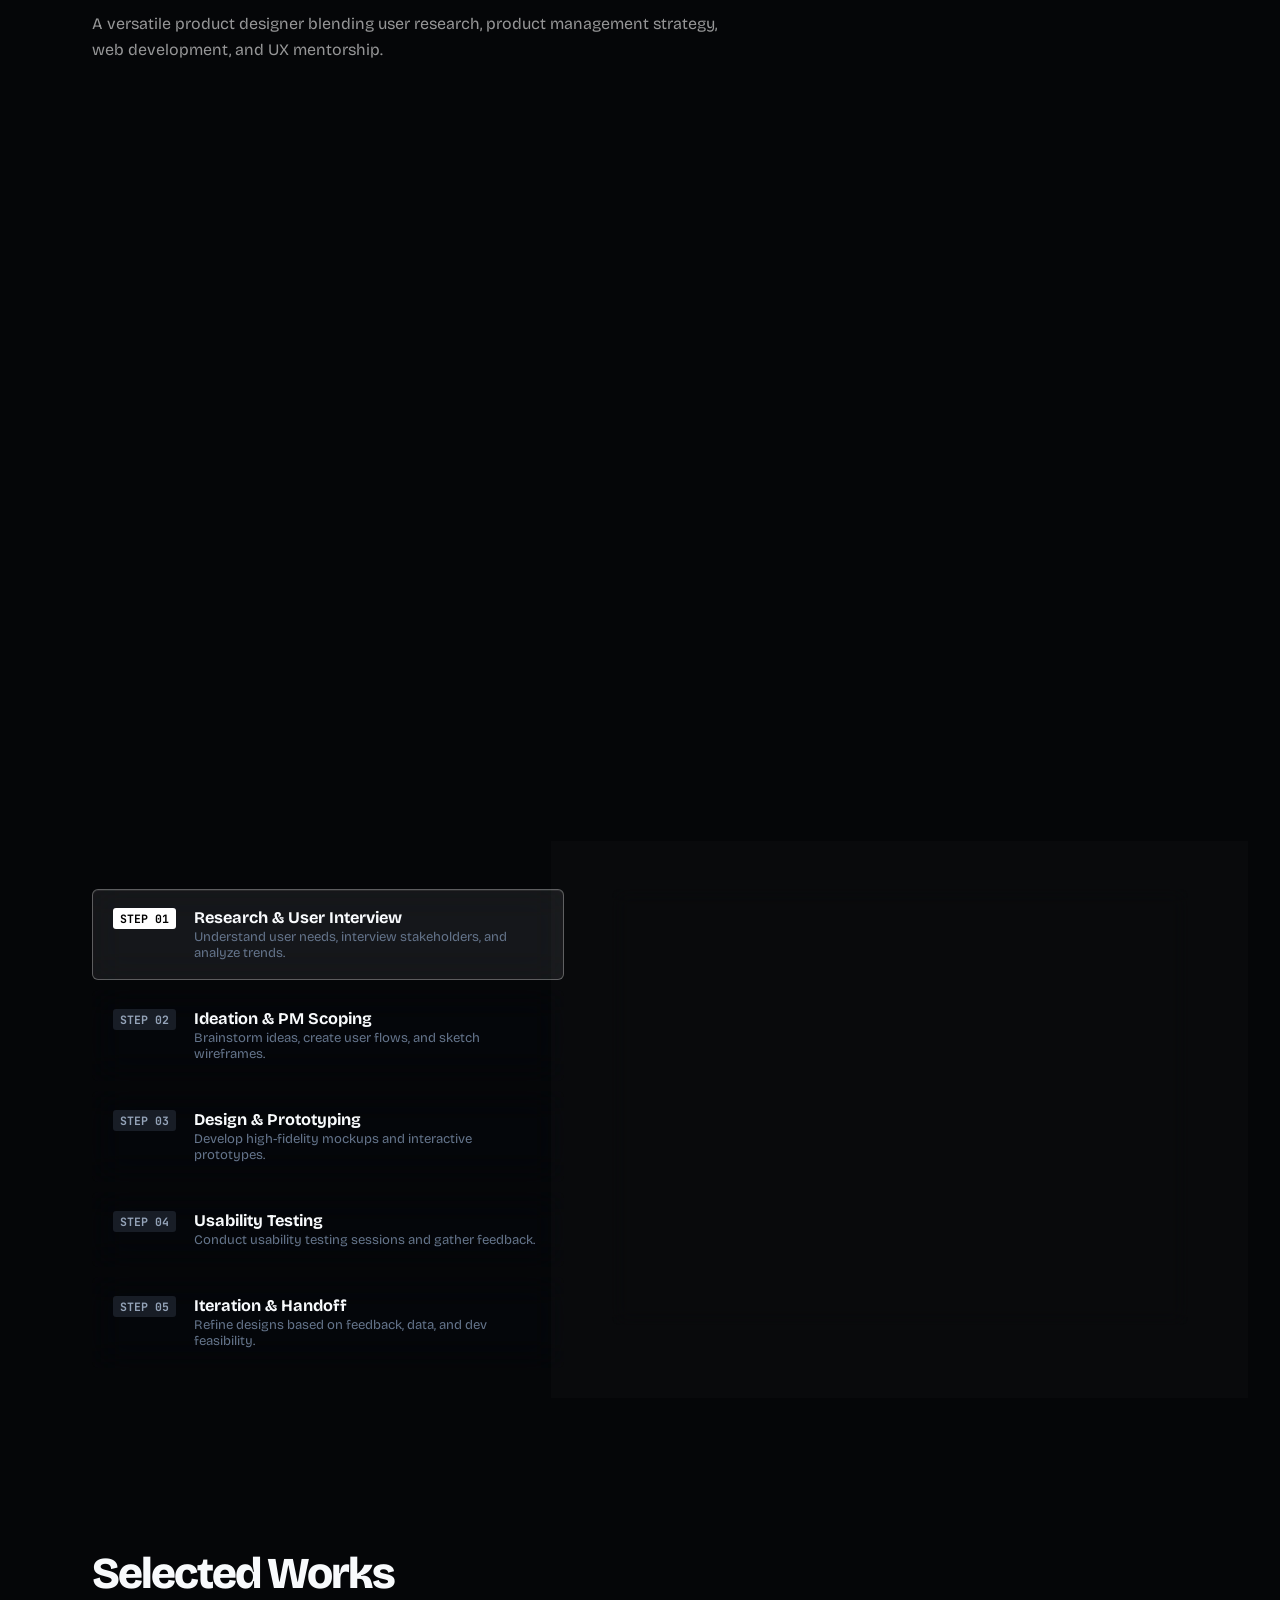
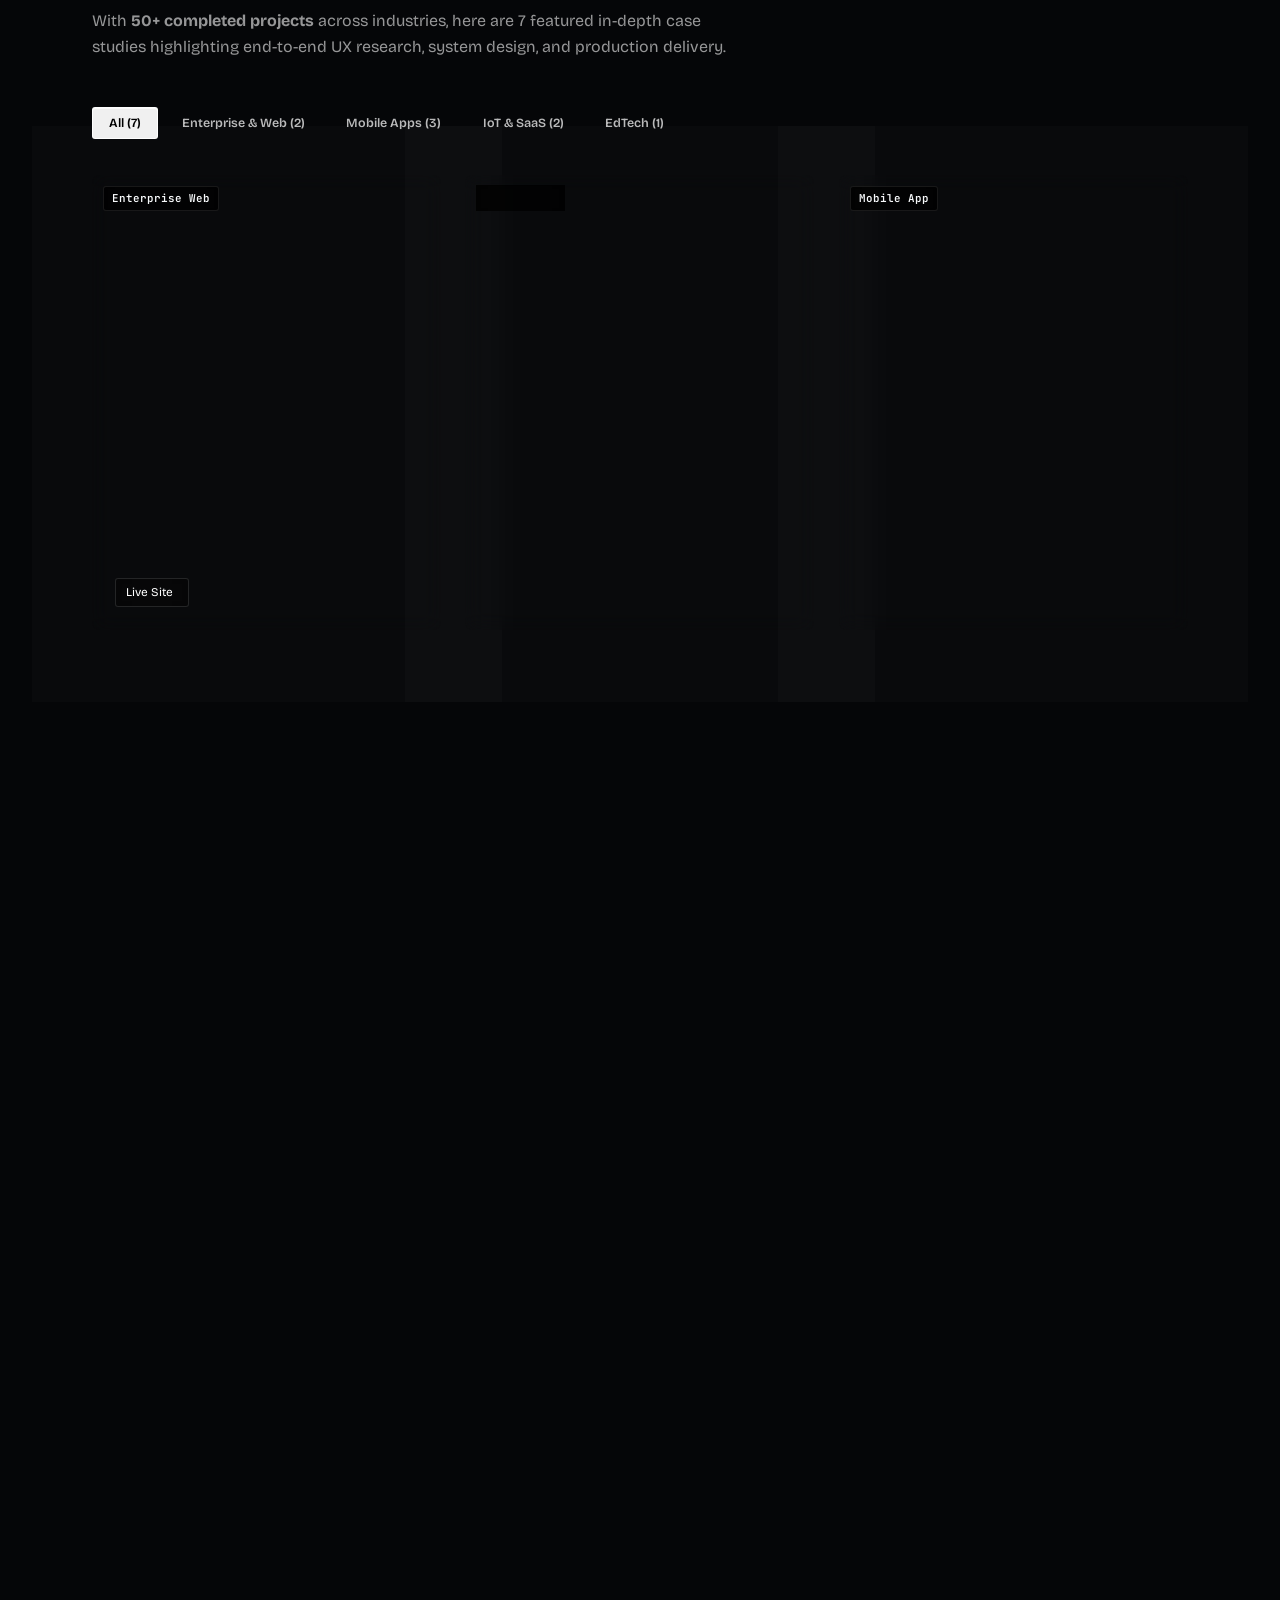
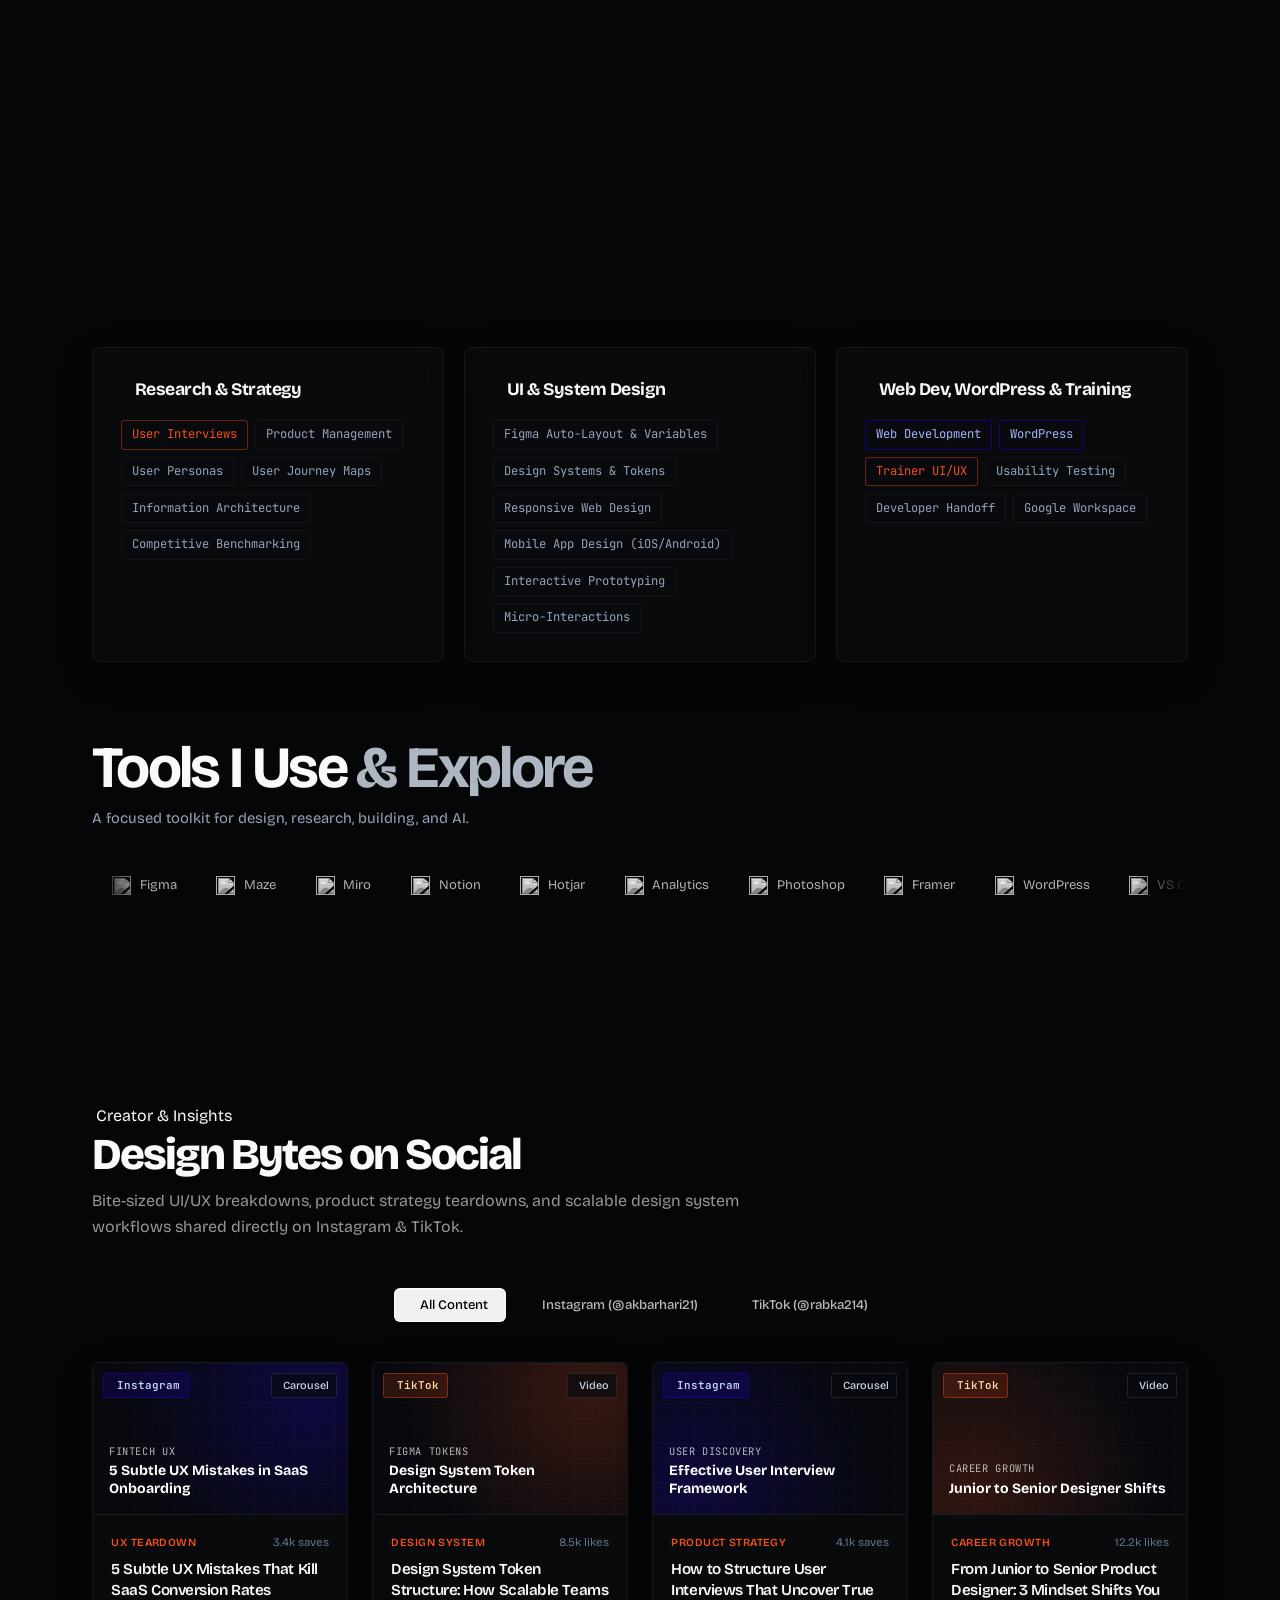
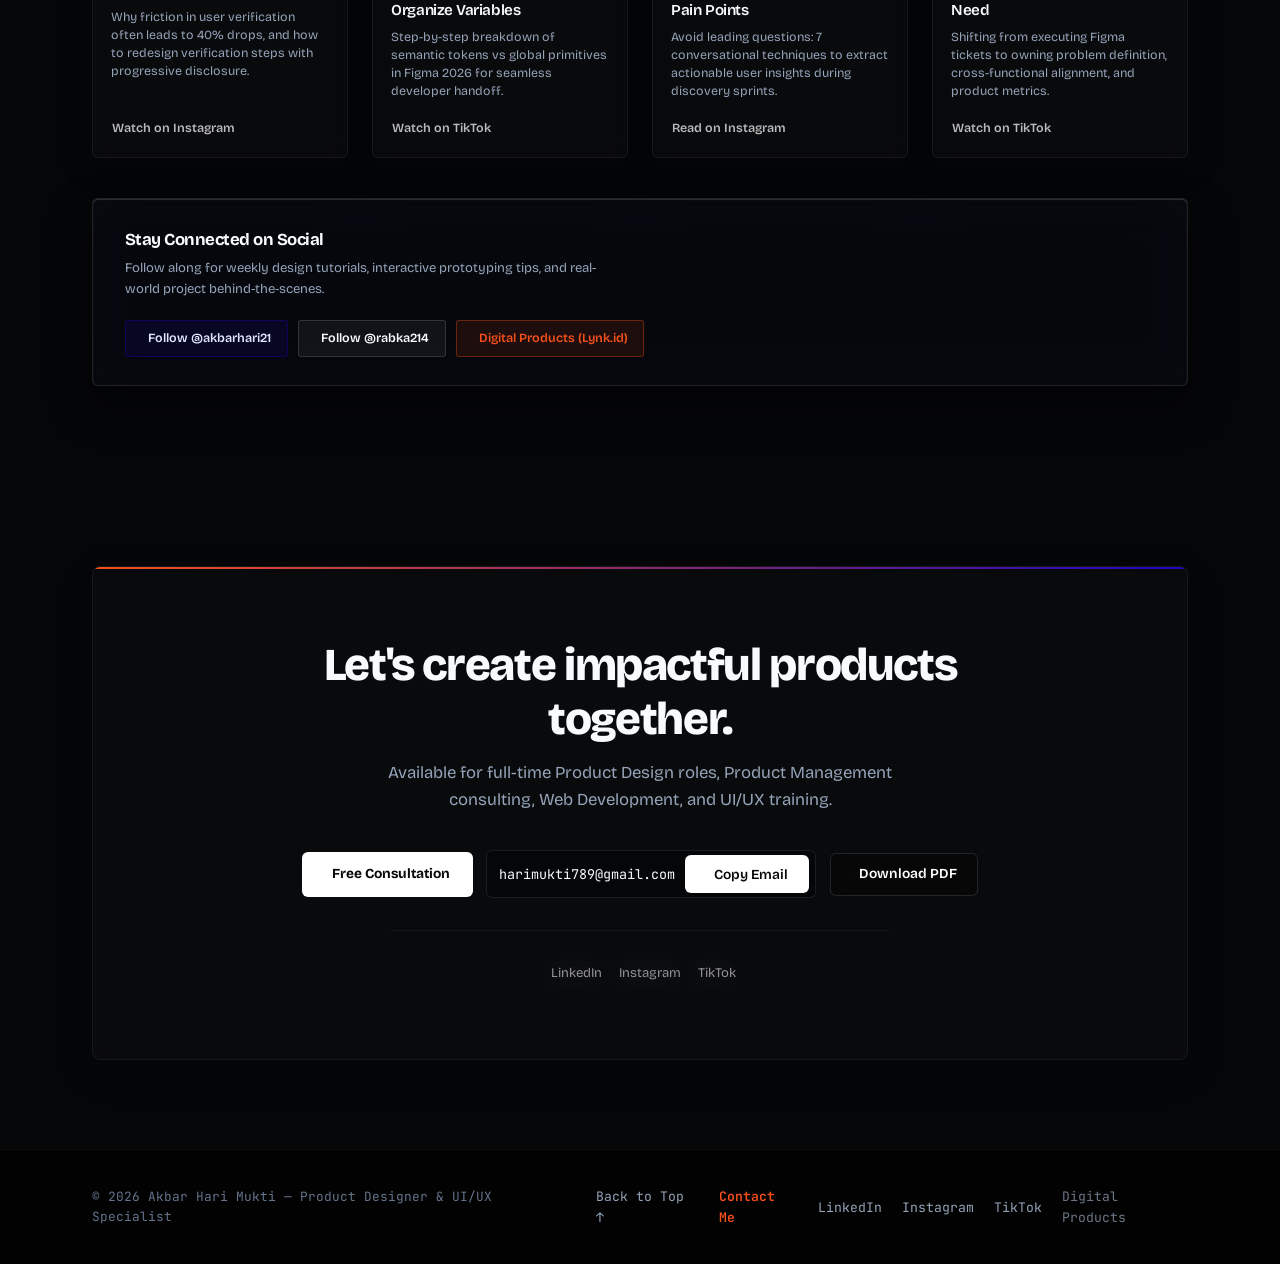
==== commit a5b7bb97: "Update copy text" ====
--- a/index.html
+++ b/index.html
@@ -455,11 +455,11 @@
           <div class="hero-editorial-intro">
             <div class="hero-availability"><span class="availability-dot"></span> Product Designer · UI/UX Specialist</div>
             <h1 class="hero-title">
-              Designing digital
-              <span class="hero-title-emphasis">experiences that <em>make sense.</em></span>
+              Good Design
+              <span class="hero-title-emphasis">Clear Thinking <em>Better Experiences</em></span>
             </h1>
             <p class="hero-subtitle">
-              Hi, I’m <strong>Akbar Hari Mukti</strong> — a Product Designer with
+              Hello, I’m <strong>Akbar Hari Mukti</strong> — a Product Designer with
               <strong>5+ years of experience</strong>, turning complex ideas into
               intuitive, thoughtful experiences across fintech, crypto, enterprise, and IoT.
             </p>
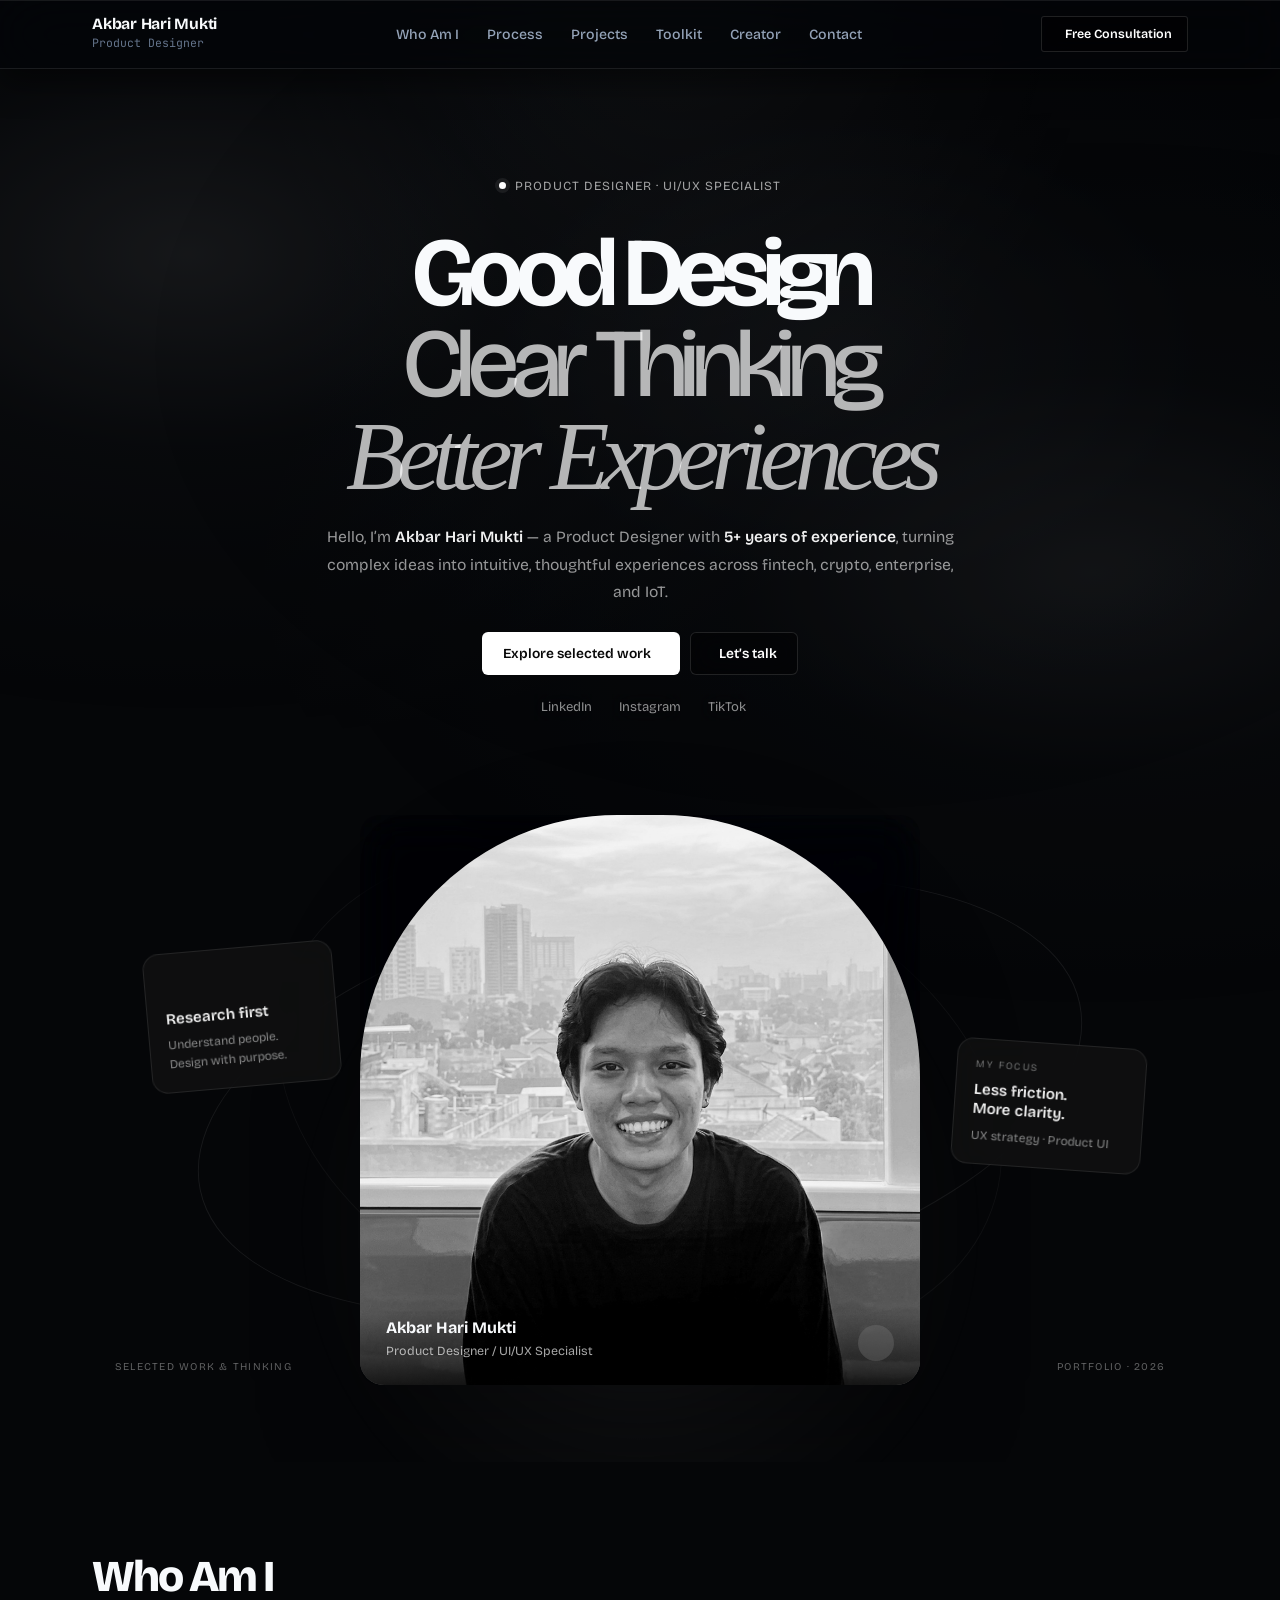
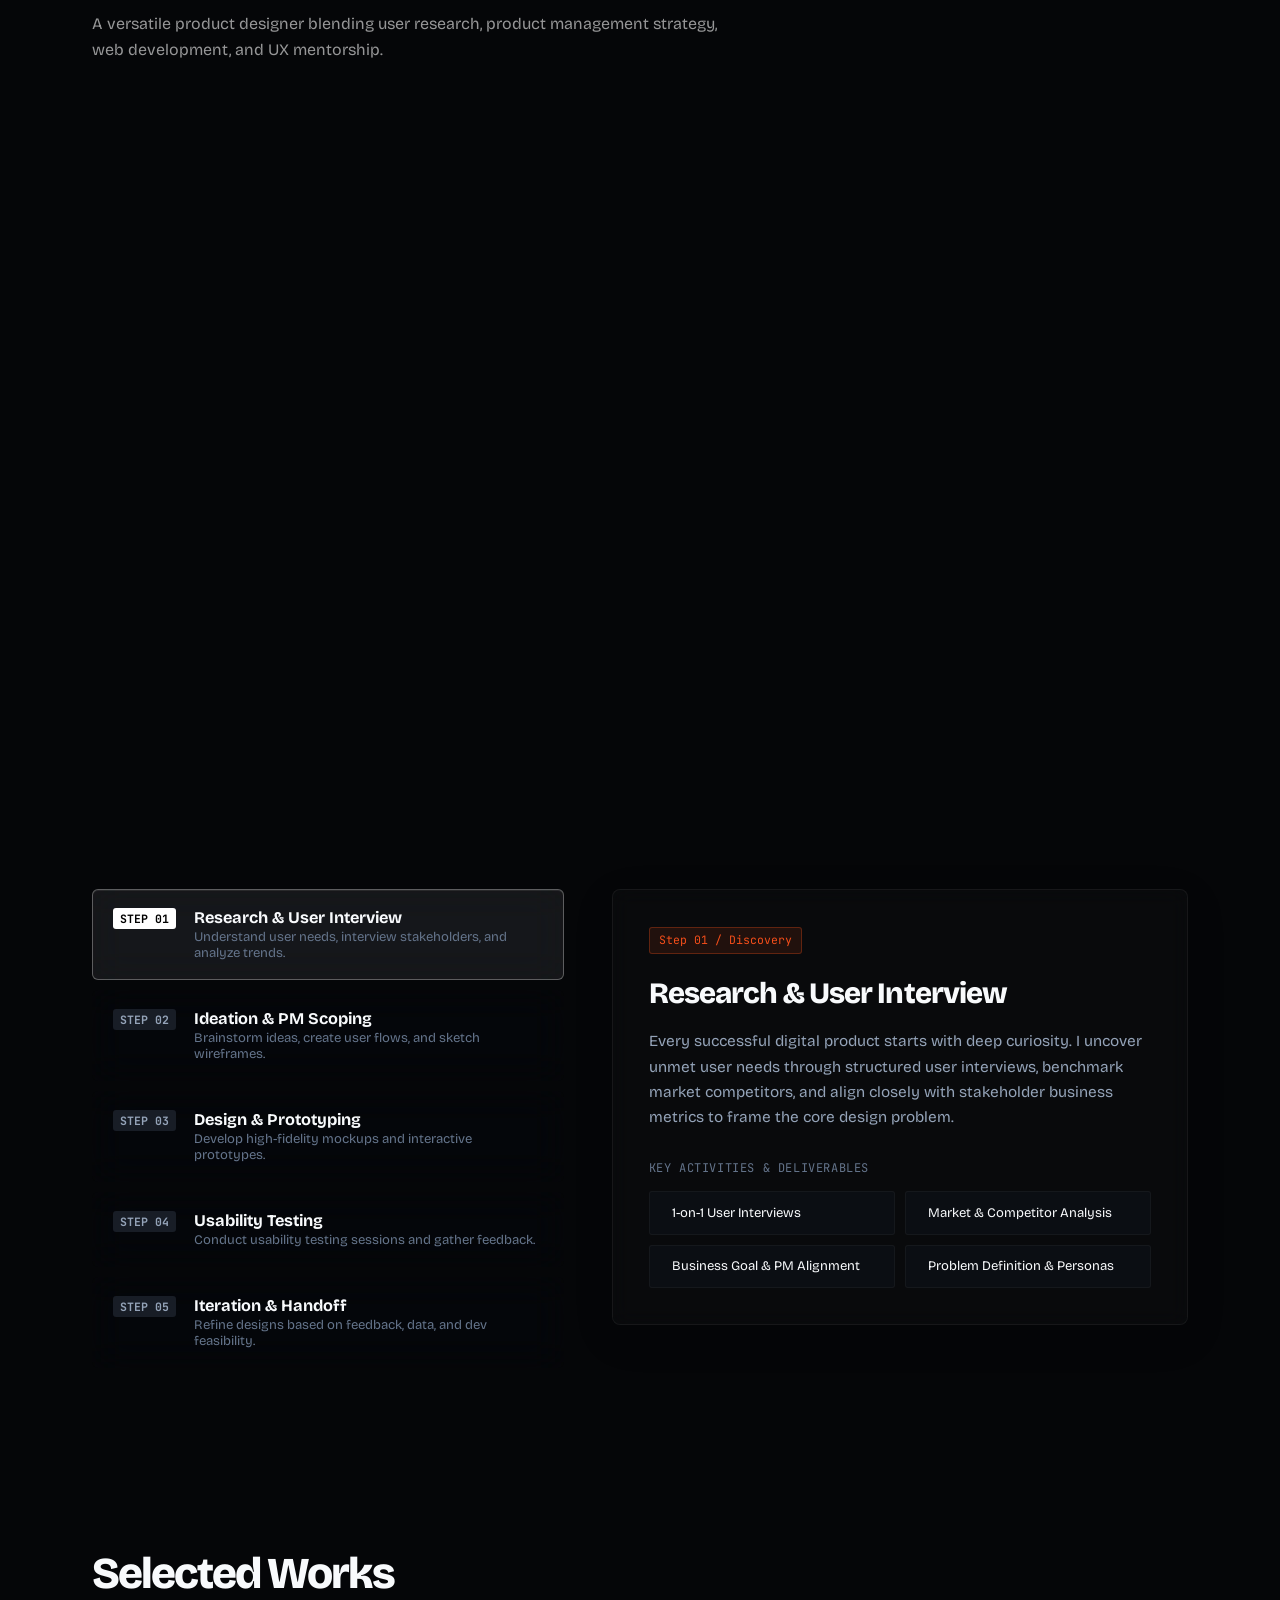
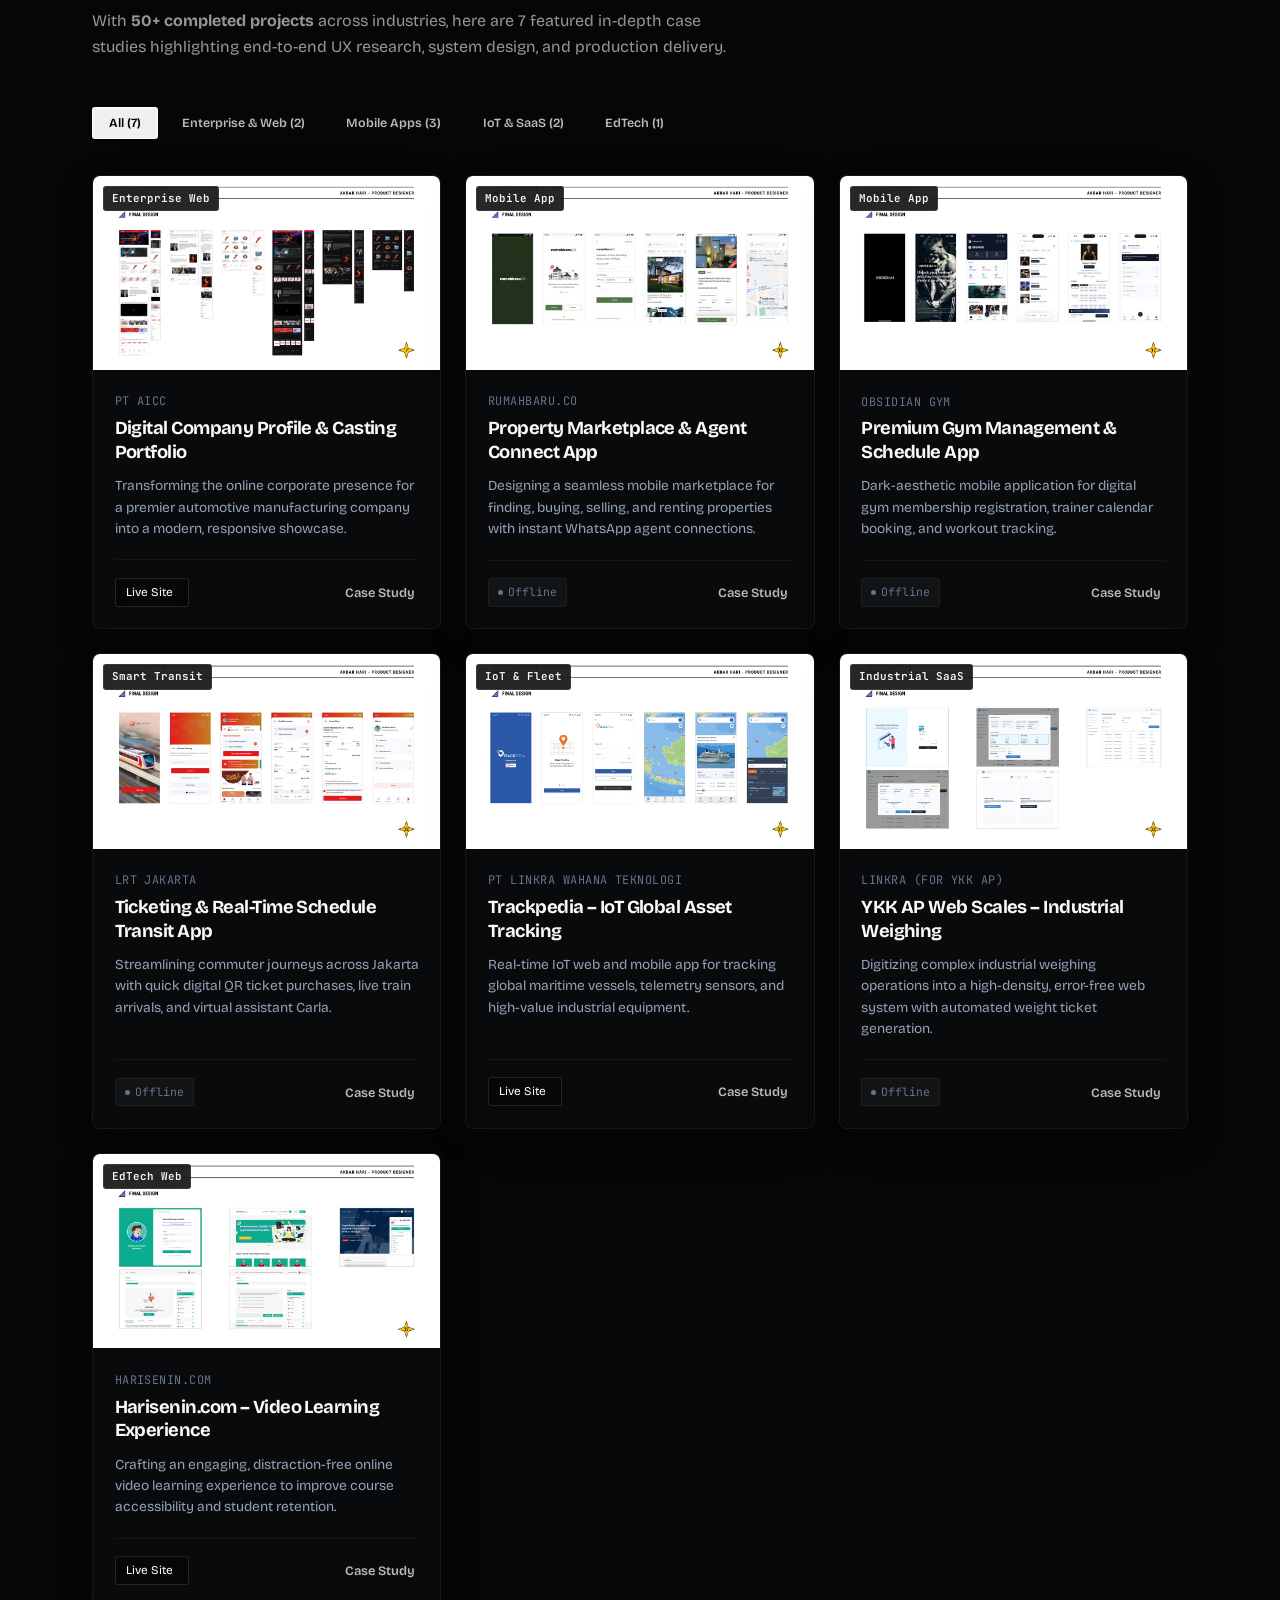
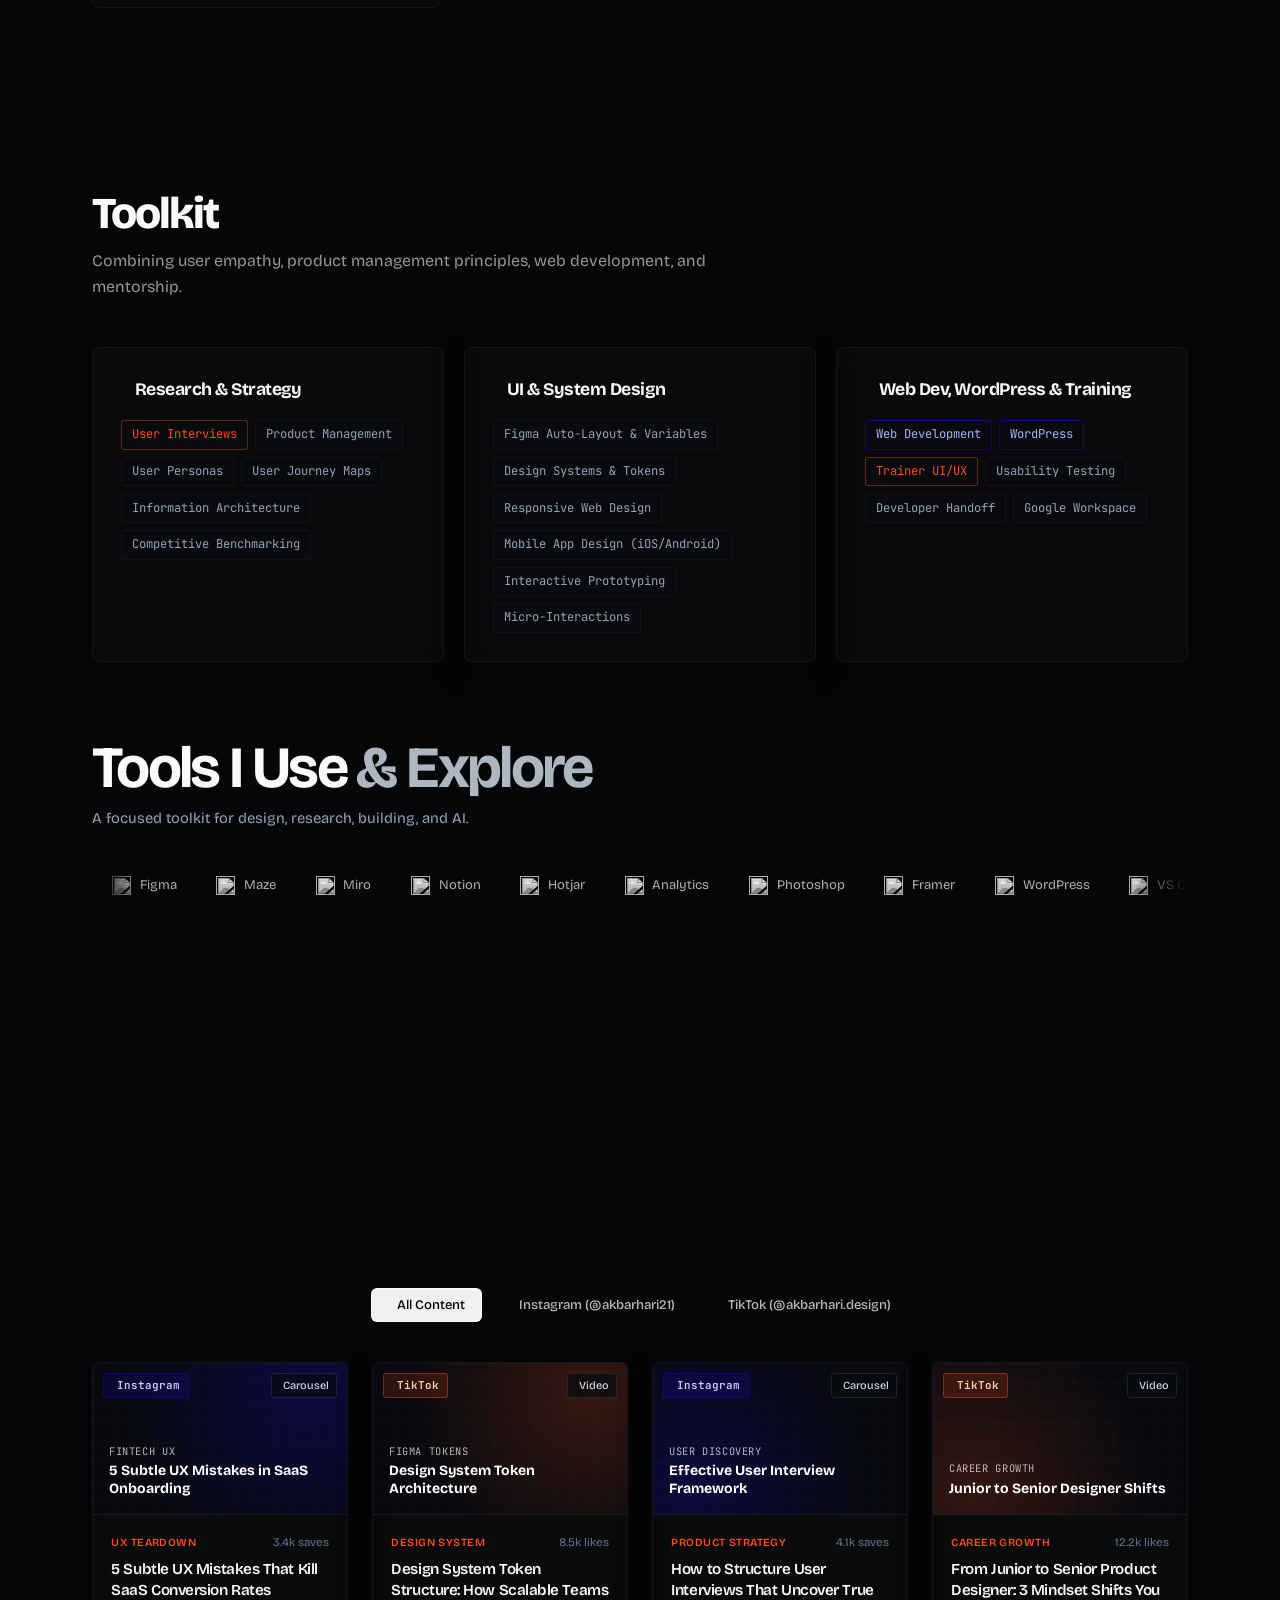
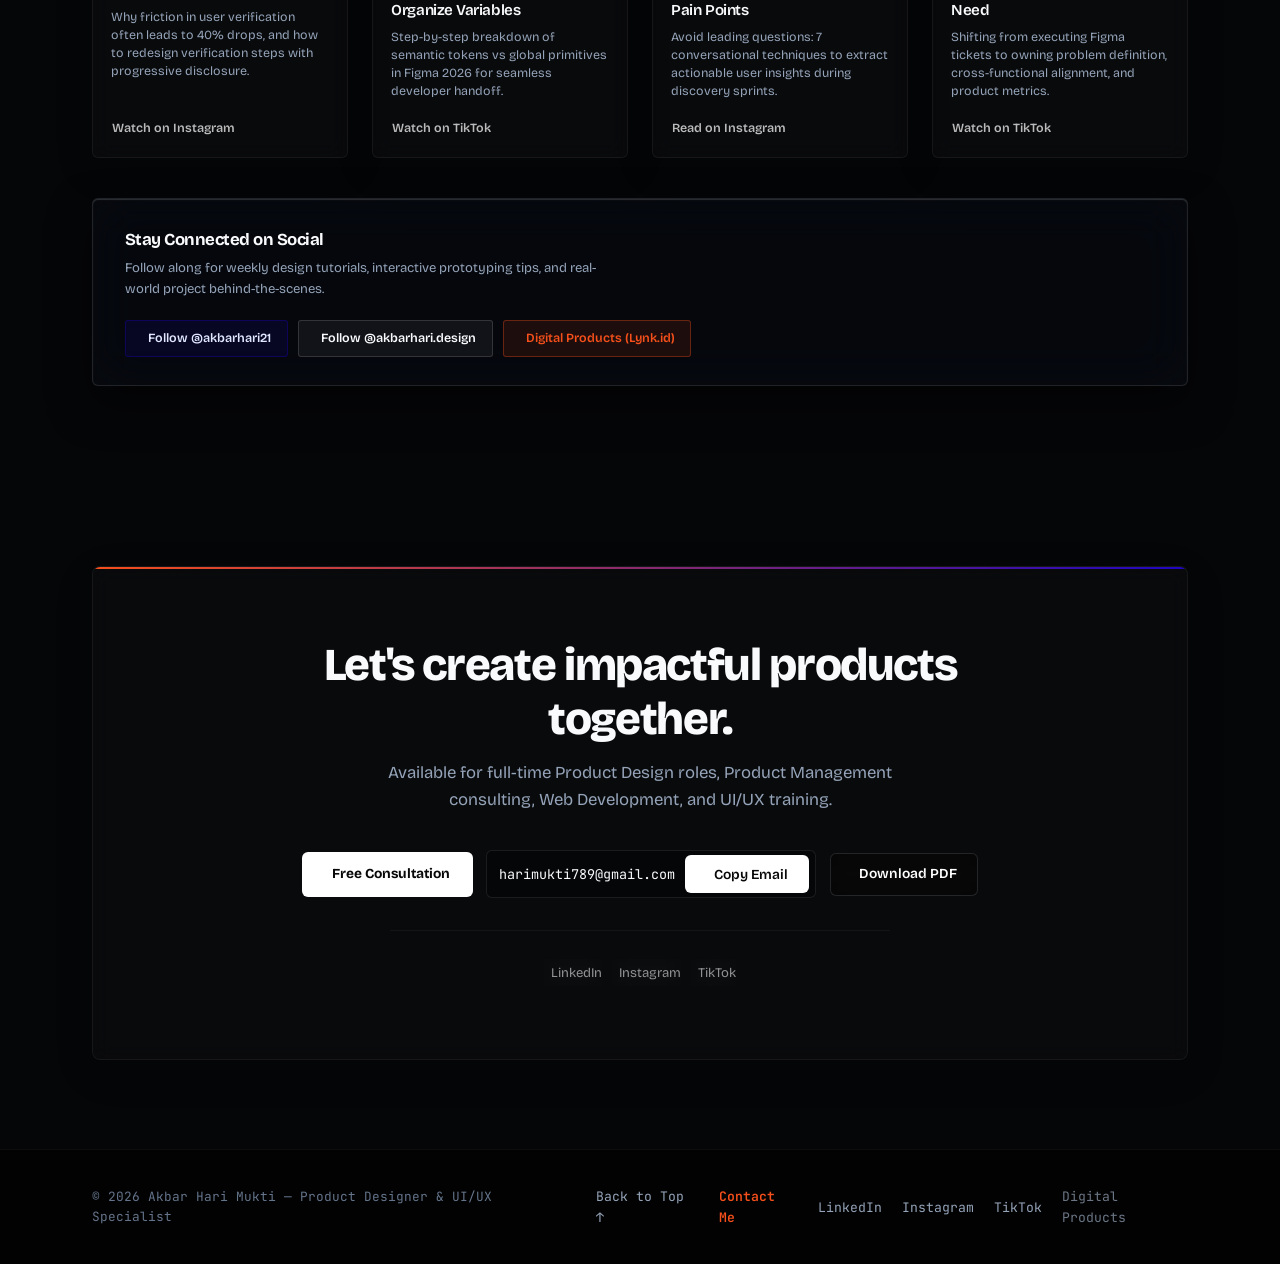
==== commit 4058df93: "update username tiktok" ====
--- a/index.html
+++ b/index.html
@@ -81,7 +81,7 @@
         "sameAs": [
           "https://www.linkedin.com/in/akbarharimukti/",
           "https://www.instagram.com/akbarhari21/",
-          "https://www.tiktok.com/@rabka214"
+          "https://www.tiktok.com/@akbarhari.design"
         ],
         "knowsAbout": [
           "Product Design",
@@ -472,7 +472,7 @@
             <div class="social-links-bar" aria-label="Social profiles">
               <a href="https://www.linkedin.com/in/akbarharimukti/" target="_blank" rel="noopener noreferrer" class="social-pill" title="LinkedIn Profile"><i class="ph ph-linkedin-logo"></i><span>LinkedIn</span></a>
               <a href="https://www.instagram.com/akbarhari21/" target="_blank" rel="noopener noreferrer" class="social-pill" title="Instagram Profile"><i class="ph ph-instagram-logo"></i><span>Instagram</span></a>
-              <a href="https://www.tiktok.com/@rabka214" target="_blank" rel="noopener noreferrer" class="social-pill" title="TikTok Profile"><i class="ph ph-tiktok-logo"></i><span>TikTok</span></a>
+              <a href="https://www.tiktok.com/@akbarhari.design" target="_blank" rel="noopener noreferrer" class="social-pill" title="TikTok Profile"><i class="ph ph-tiktok-logo"></i><span>TikTok</span></a>
             </div>
           </div>
 
@@ -1207,7 +1207,7 @@
             </button>
             <button class="social-filter-btn" data-social-filter="tiktok">
               <i class="ph ph-tiktok-logo"></i>
-              <span>TikTok (@rabka214)</span>
+              <span>TikTok (@akbarhari.design)</span>
             </button>
           </div>
 
@@ -1276,7 +1276,7 @@
                   Step-by-step breakdown of semantic tokens vs global primitives in Figma 2026 for seamless developer handoff.
                 </p>
                 <a
-                  href="https://www.tiktok.com/@rabka214"
+                  href="https://www.tiktok.com/@akbarhari.design"
                   target="_blank"
                   rel="noopener noreferrer"
                   class="social-post-link"
@@ -1350,7 +1350,7 @@
                   Shifting from executing Figma tickets to owning problem definition, cross-functional alignment, and product metrics.
                 </p>
                 <a
-                  href="https://www.tiktok.com/@rabka214"
+                  href="https://www.tiktok.com/@akbarhari.design"
                   target="_blank"
                   rel="noopener noreferrer"
                   class="social-post-link"
@@ -1379,13 +1379,13 @@
                 <span>Follow @akbarhari21</span>
               </a>
               <a
-                href="https://www.tiktok.com/@rabka214"
+                href="https://www.tiktok.com/@akbarhari.design"
                 target="_blank"
                 rel="noopener noreferrer"
                 class="btn-social-follow tt-follow"
               >
                 <i class="ph ph-tiktok-logo"></i>
-                <span>Follow @rabka214</span>
+                <span>Follow @akbarhari.design</span>
               </a>
               <a
                 href="https://lynk.id/akbarhari"
@@ -1474,7 +1474,7 @@
               </a>
 
               <a
-                href="https://www.tiktok.com/@rabka214"
+                href="https://www.tiktok.com/@akbarhari.design"
                 target="_blank"
                 rel="noopener noreferrer"
                 class="social-pill"
@@ -1521,7 +1521,7 @@
               >Instagram</a
             >
             <a
-              href="https://www.tiktok.com/@rabka214"
+              href="https://www.tiktok.com/@akbarhari.design"
               target="_blank"
               rel="noopener noreferrer"
               class="footer-link"
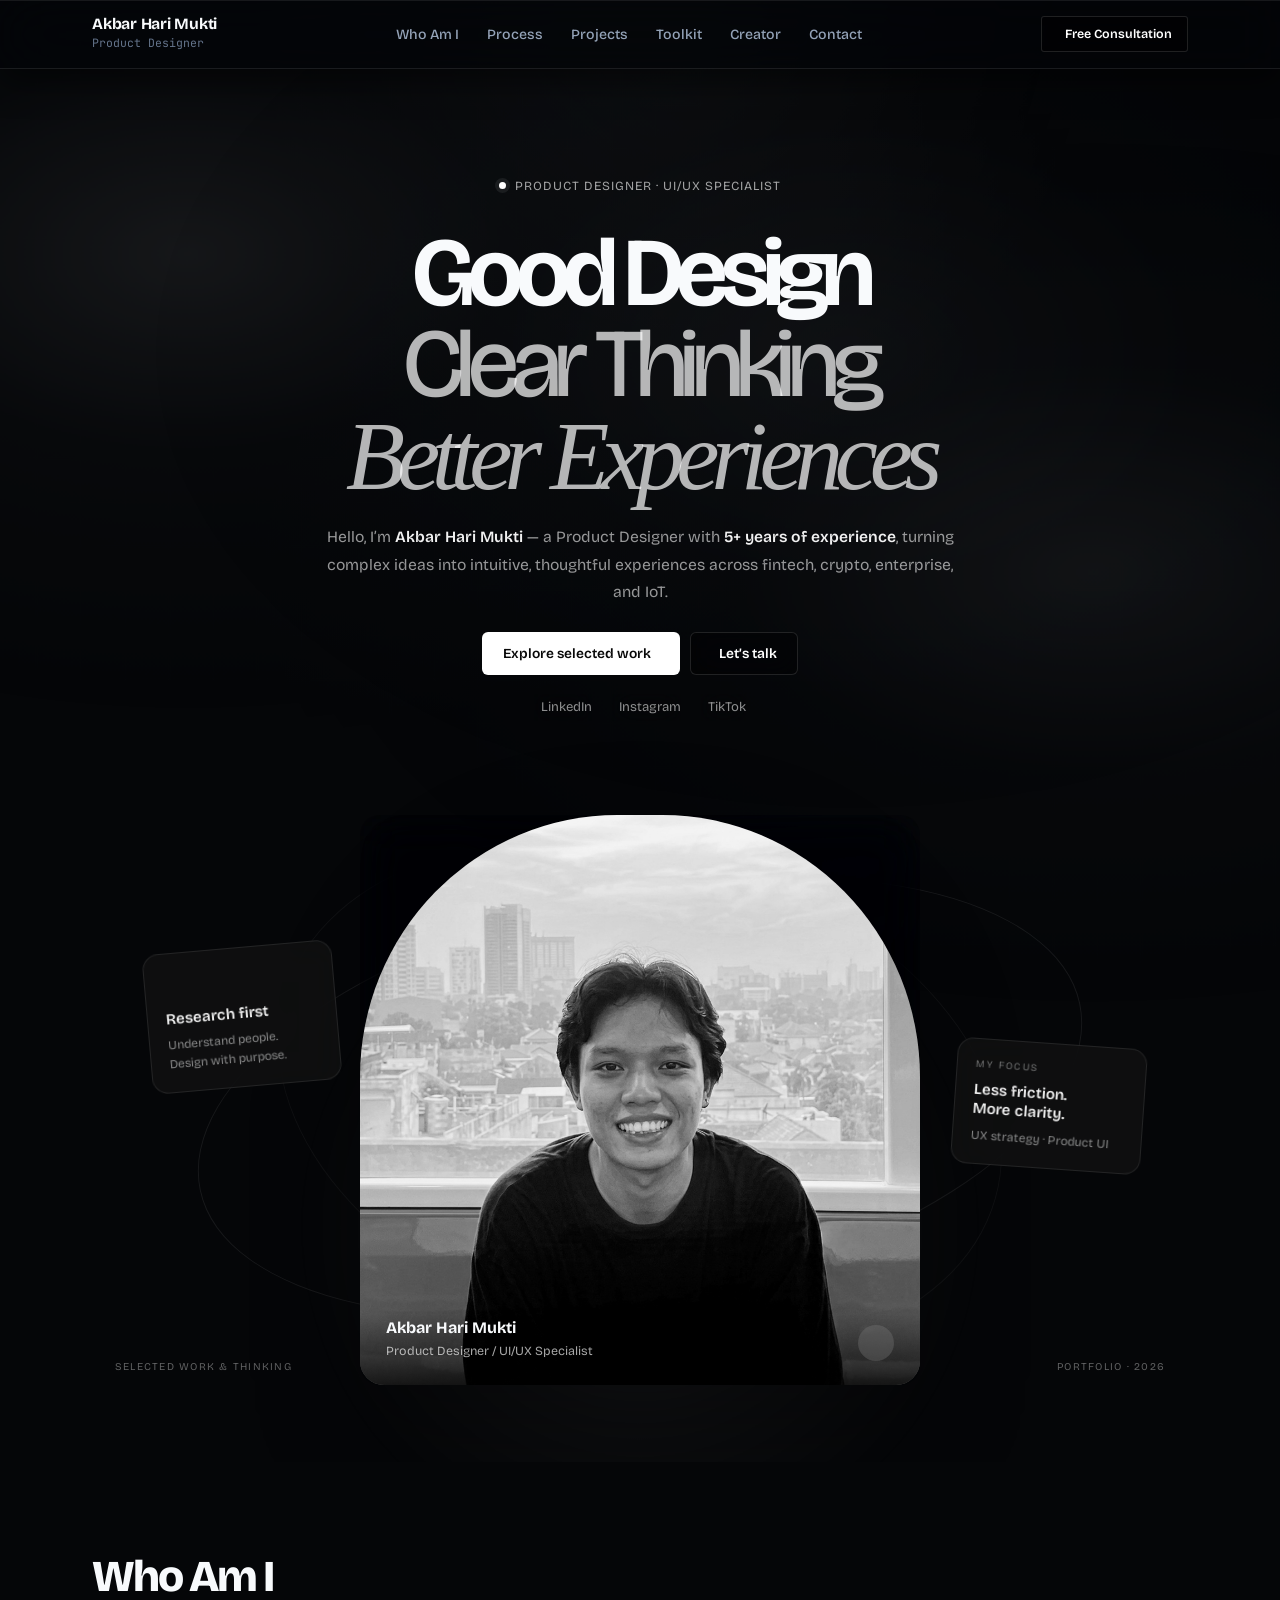
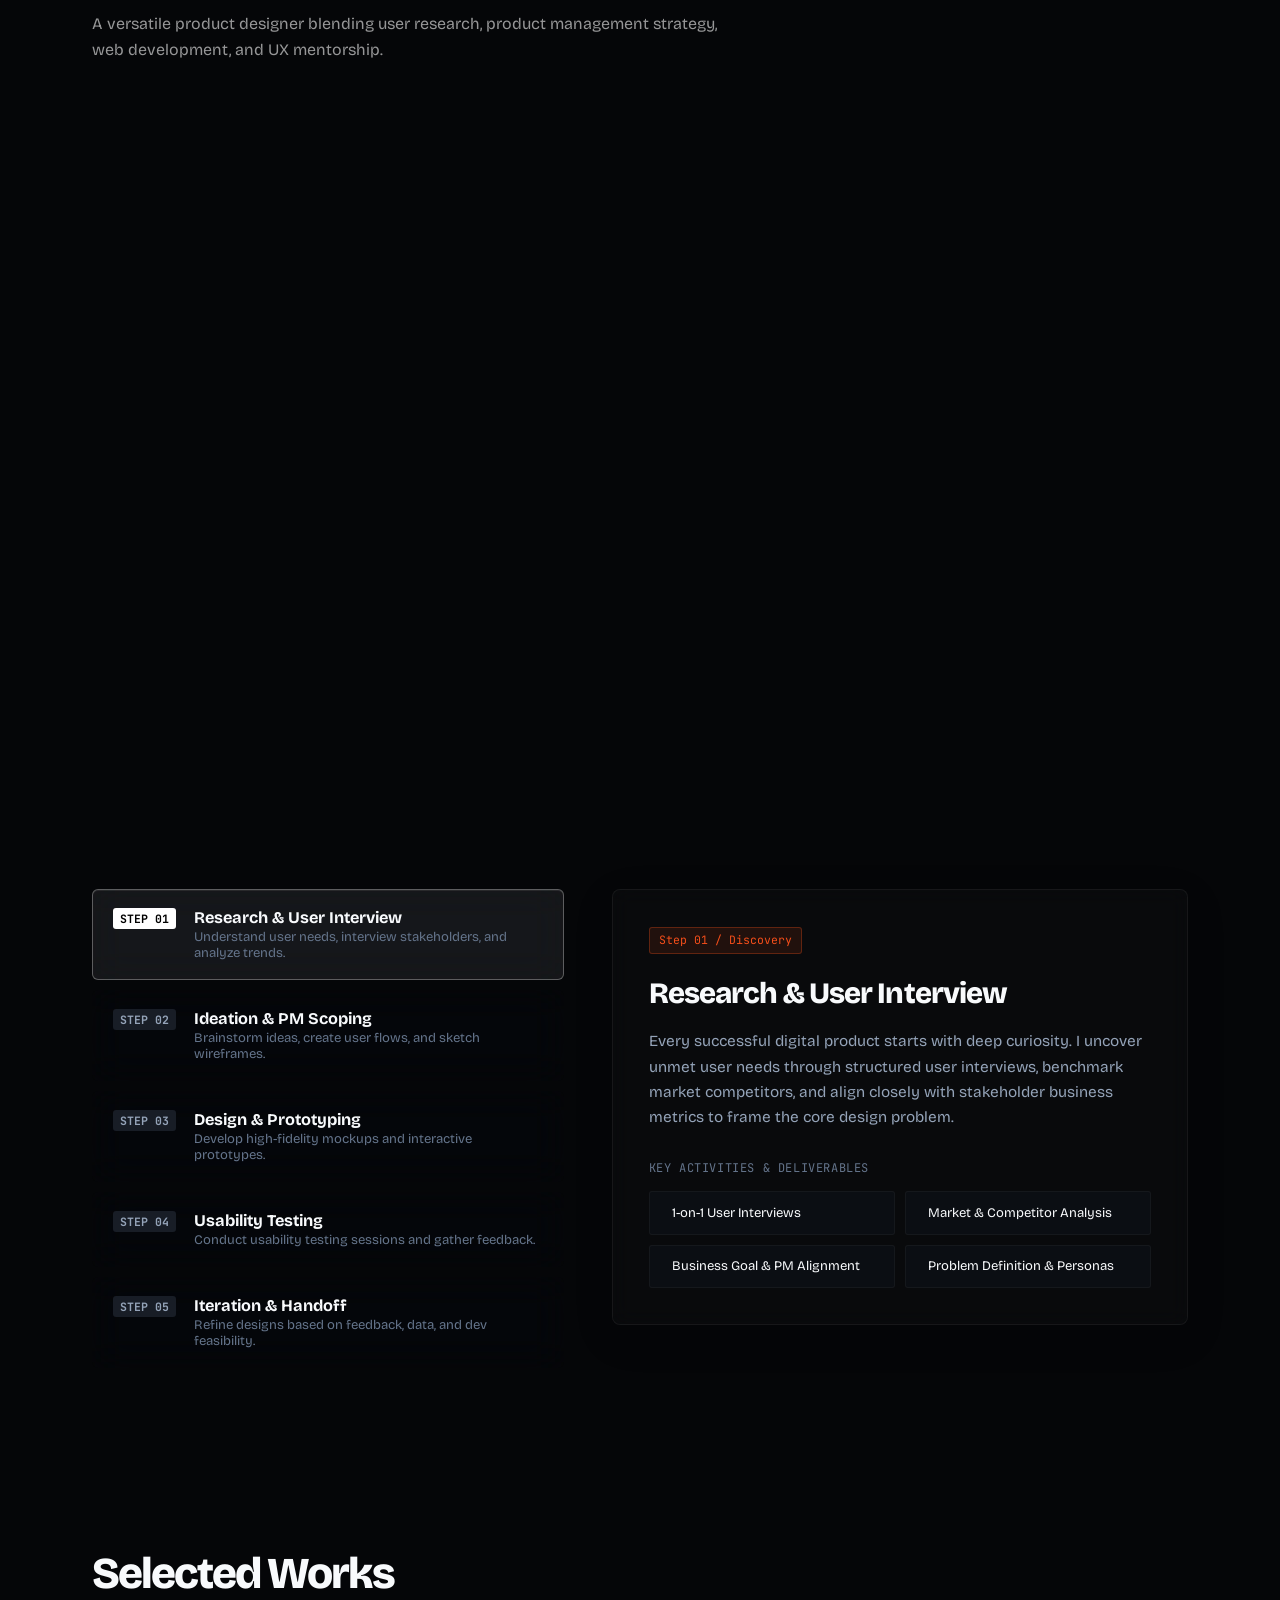
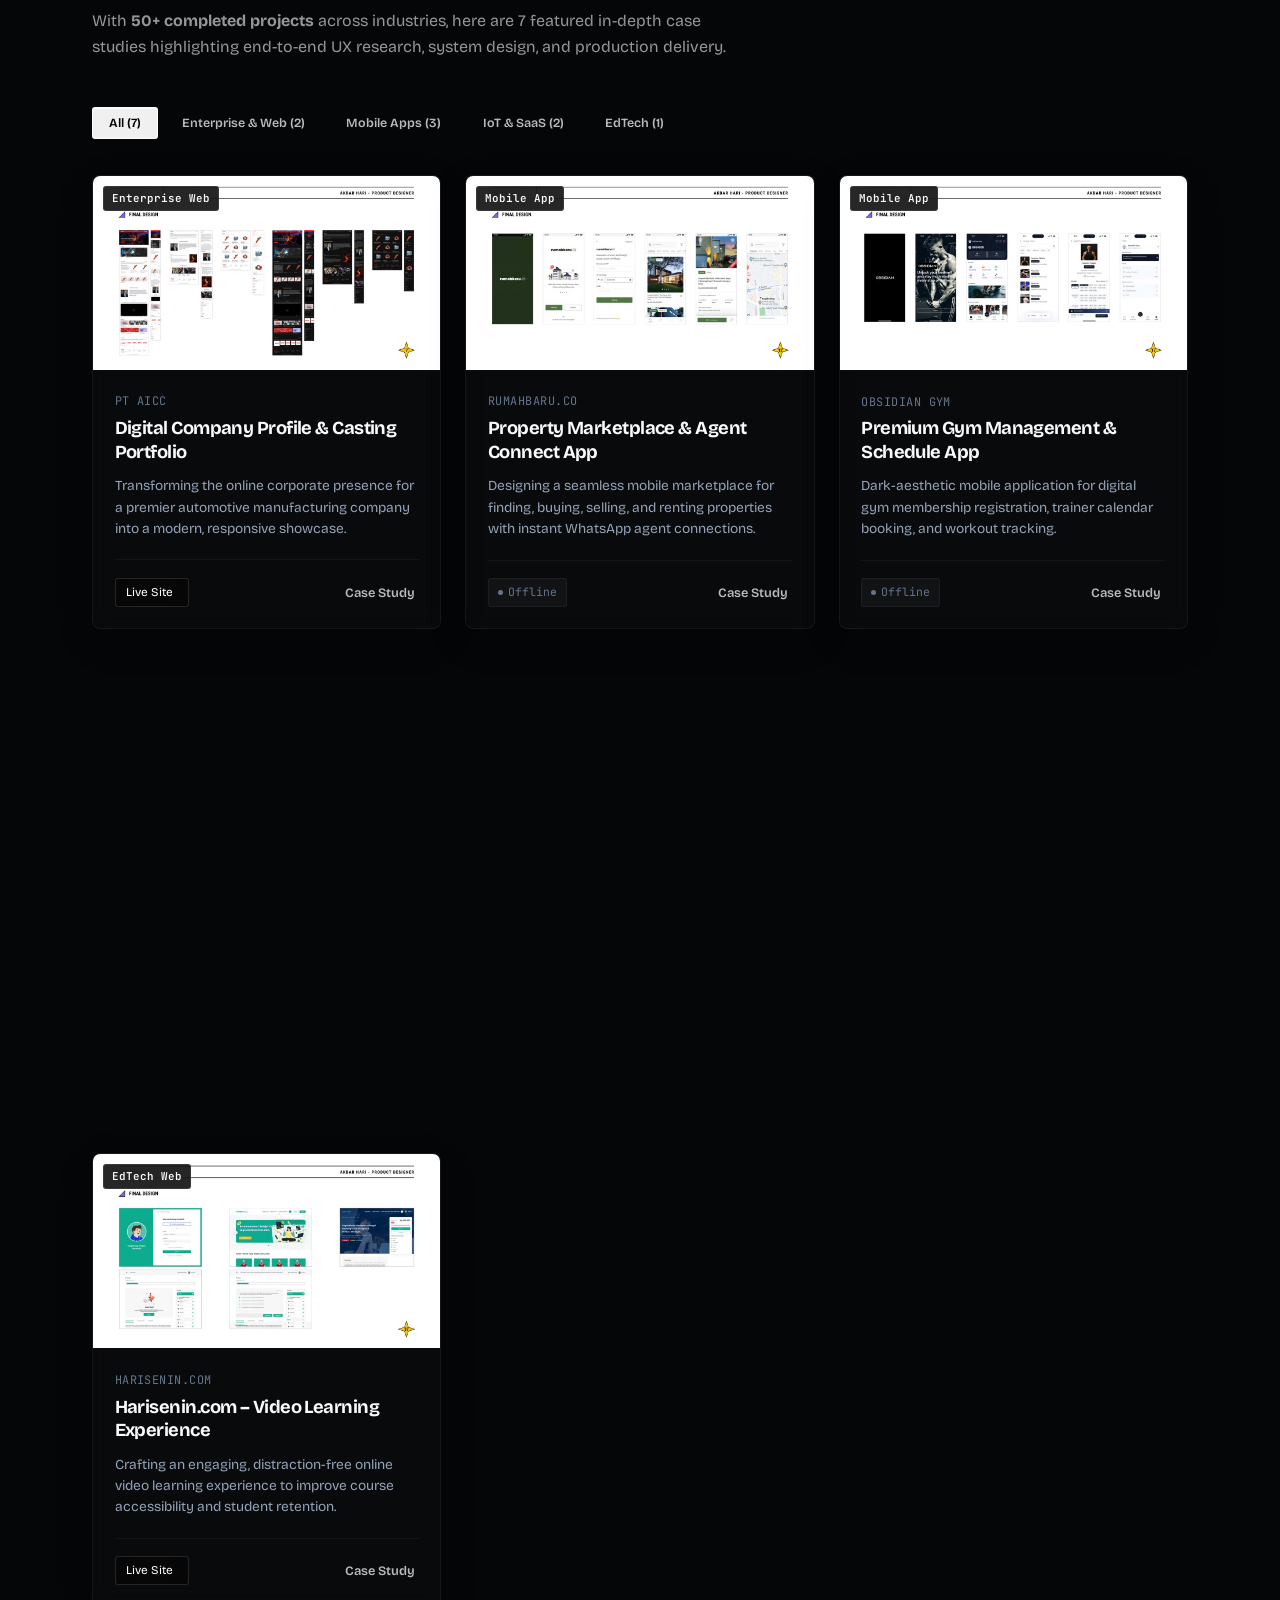
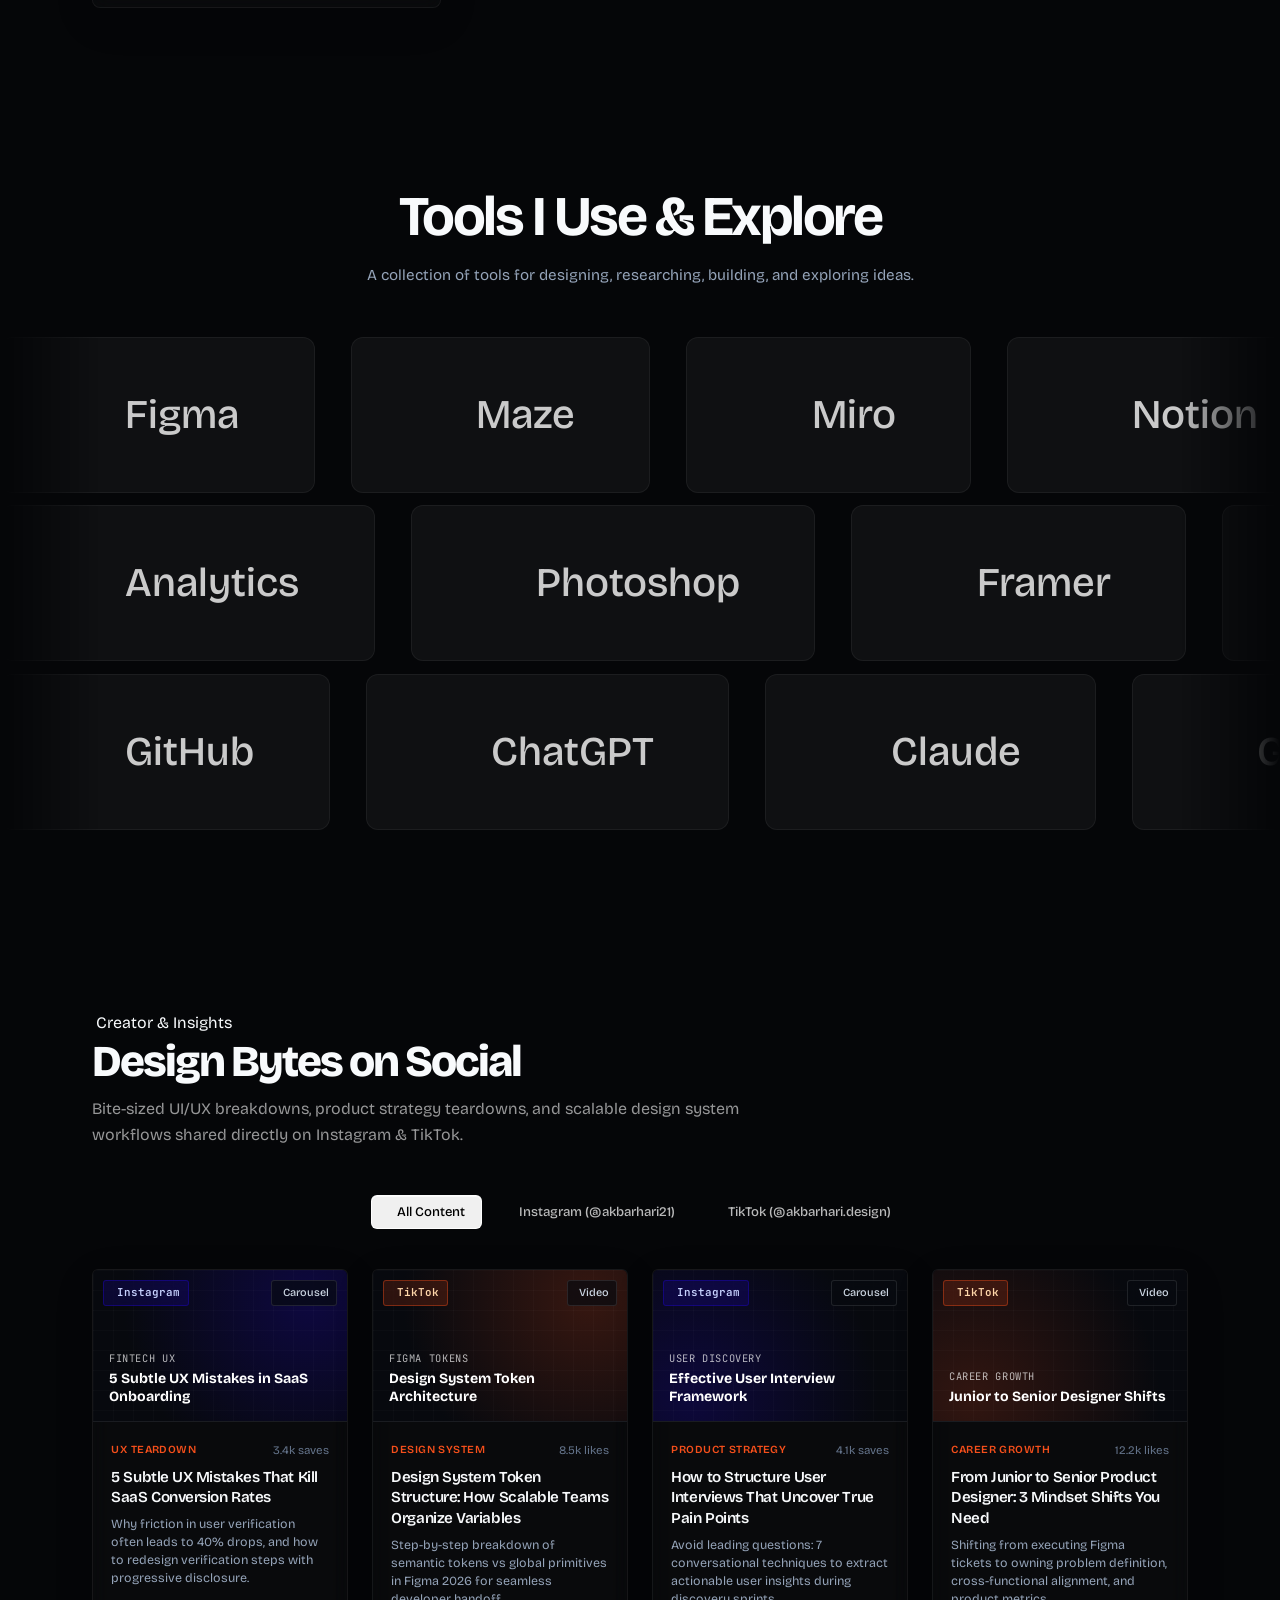
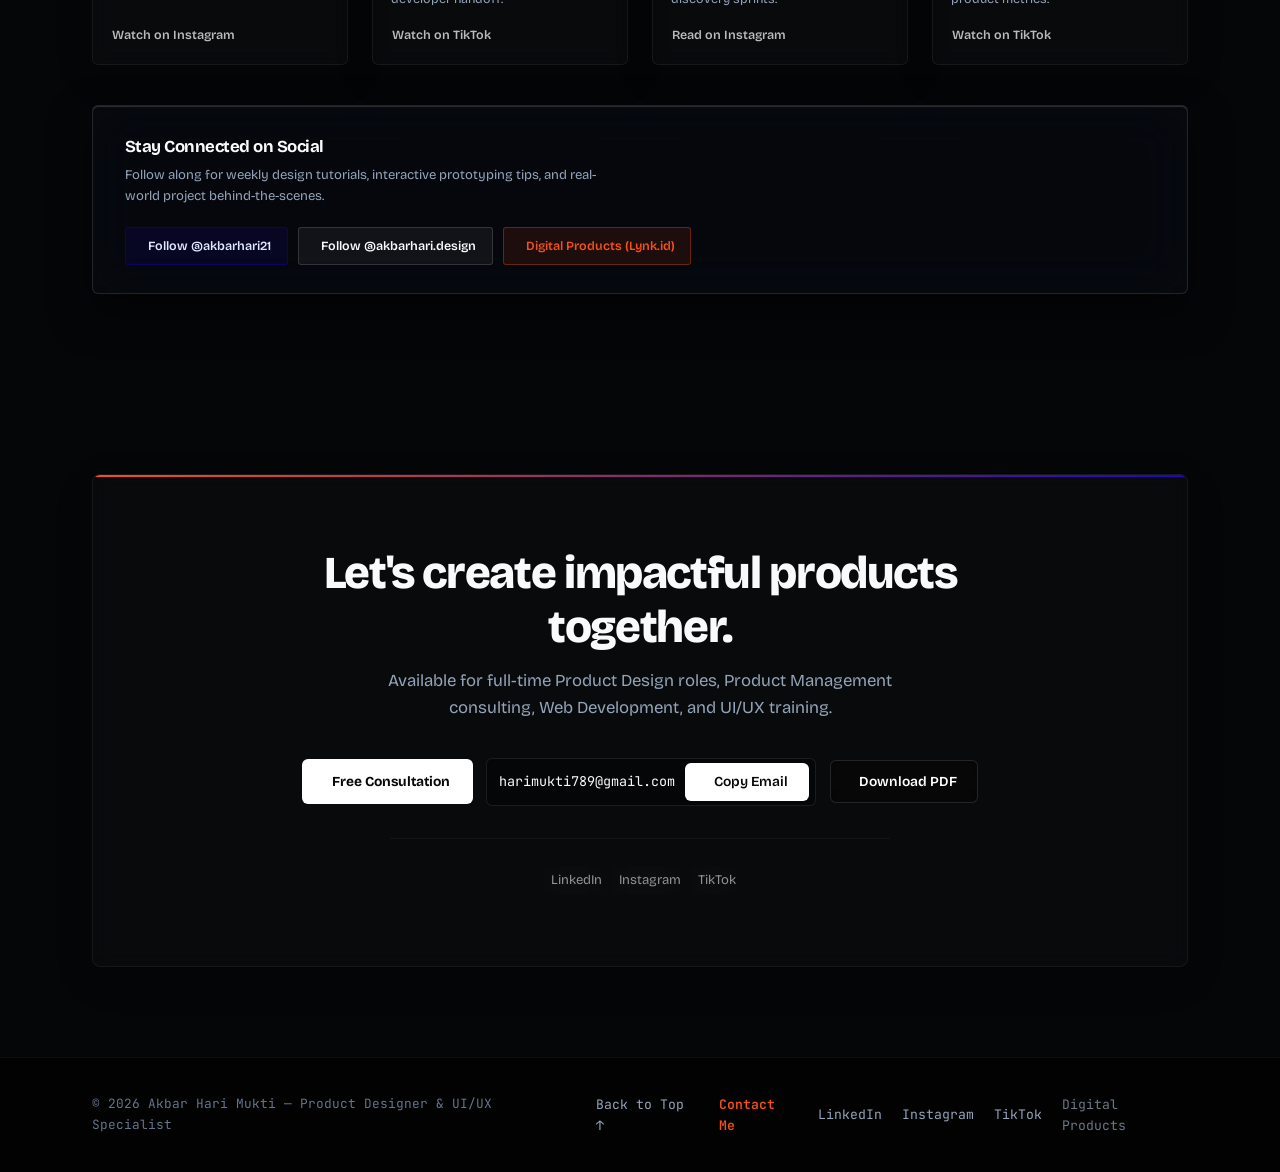
==== commit 305a41eb: "improve toolkit" ====
--- a/index.html
+++ b/index.html
@@ -1055,132 +1055,110 @@
 
       <!-- Skills & Toolkit Section -->
       <section class="section-toolkit" id="toolkit">
-        <div class="container">
-          <div class="section-header">
-            <h2 class="section-title">Toolkit</h2>
-            <p class="section-desc">
-              Combining user empathy, product management principles, web
-              development, and mentorship.
-            </p>
-          </div>
-
-          <div class="toolkit-grid">
-            <!-- Column 1 -->
-            <div class="toolkit-box">
-              <h3>
-                <i class="ph ph-compass" style="color: var(--accent-orange); margin-right: 6px;"></i>
-                Research & Strategy
-              </h3>
-              <div class="skill-tag-group">
-                <span
-                  class="skill-tag"
-                  style="
-                    border-color: rgba(245, 79, 27, 0.4);
-                    color: var(--accent-orange);
-                  "
-                  >User Interviews</span
-                >
-                <span class="skill-tag">Product Management</span>
-                <span class="skill-tag">User Personas</span>
-                <span class="skill-tag">User Journey Maps</span>
-                <span class="skill-tag">Information Architecture</span>
-                <span class="skill-tag">Competitive Benchmarking</span>
-              </div>
-            </div>
-
-            <!-- Column 2 -->
-            <div class="toolkit-box">
-              <h3>
-                <i class="ph ph-stack" style="color: var(--accent-orange); margin-right: 6px;"></i>
-                UI & System Design
-              </h3>
-              <div class="skill-tag-group">
-                <span class="skill-tag">Figma Auto-Layout & Variables</span>
-                <span class="skill-tag">Design Systems & Tokens</span>
-                <span class="skill-tag">Responsive Web Design</span>
-                <span class="skill-tag">Mobile App Design (iOS/Android)</span>
-                <span class="skill-tag">Interactive Prototyping</span>
-                <span class="skill-tag">Micro-Interactions</span>
-              </div>
-            </div>
-
-            <!-- Column 3 -->
-            <div class="toolkit-box">
-              <h3>
-                <i class="ph ph-code" style="color: var(--accent-orange); margin-right: 6px;"></i>
-                Web Dev, WordPress & Training
-              </h3>
-              <div class="skill-tag-group">
-                <span
-                  class="skill-tag"
-                  style="border-color: rgba(30, 5, 193, 0.6); color: #a5b4fc"
-                  >Web Development</span
-                >
-                <span
-                  class="skill-tag"
-                  style="border-color: rgba(30, 5, 193, 0.6); color: #a5b4fc"
-                  >WordPress</span
-                >
-                <span
-                  class="skill-tag"
-                  style="
-                    border-color: rgba(245, 79, 27, 0.4);
-                    color: var(--accent-orange);
-                  "
-                  >Trainer UI/UX</span
-                >
-                <span class="skill-tag">Usability Testing</span>
-                <span class="skill-tag">Developer Handoff</span>
-                <span class="skill-tag">Google Workspace</span>
-              </div>
-            </div>
-          </div>
-
-          <!-- Product Designer Tools Marquee -->
-          <div class="tools-marquee-section" aria-label="Product design tools and AI tools">
-            <div class="tools-marquee-heading">
-              <h3>Tools I Use <span>&amp; Explore</span></h3>
-              <p>A focused toolkit for design, research, building, and AI.</p>
-            </div>
-            <div class="tools-marquee" role="region" aria-label="Scrolling list of product design tools">
-              <div class="tools-marquee-track">
-                <div class="tools-marquee-group">
-                  <span class="tool-logo-item"><img src="https://cdn.simpleicons.org/figma/FFFFFF" alt="" loading="lazy" decoding="async" onerror="this.hidden=true"><span>Figma</span></span>
-                  <span class="tool-logo-item"><img src="https://cdn.simpleicons.org/maze/FFFFFF" alt="" loading="lazy" decoding="async" onerror="this.hidden=true"><span>Maze</span></span>
-                  <span class="tool-logo-item"><img src="https://cdn.simpleicons.org/miro/FFFFFF" alt="" loading="lazy" decoding="async" onerror="this.hidden=true"><span>Miro</span></span>
-                  <span class="tool-logo-item"><img src="https://cdn.simpleicons.org/notion/FFFFFF" alt="" loading="lazy" decoding="async" onerror="this.hidden=true"><span>Notion</span></span>
-                  <span class="tool-logo-item"><img src="https://cdn.simpleicons.org/hotjar/FFFFFF" alt="" loading="lazy" decoding="async" onerror="this.hidden=true"><span>Hotjar</span></span>
-                  <span class="tool-logo-item"><img src="https://cdn.simpleicons.org/googleanalytics/FFFFFF" alt="" loading="lazy" decoding="async" onerror="this.hidden=true"><span>Analytics</span></span>
-                  <span class="tool-logo-item"><img src="https://cdn.simpleicons.org/adobephotoshop/FFFFFF" alt="" loading="lazy" decoding="async" onerror="this.hidden=true"><span>Photoshop</span></span>
-                  <span class="tool-logo-item"><img src="https://cdn.simpleicons.org/framer/FFFFFF" alt="" loading="lazy" decoding="async" onerror="this.hidden=true"><span>Framer</span></span>
-                  <span class="tool-logo-item"><img src="https://cdn.simpleicons.org/wordpress/FFFFFF" alt="" loading="lazy" decoding="async" onerror="this.hidden=true"><span>WordPress</span></span>
-                  <span class="tool-logo-item"><img src="https://cdn.simpleicons.org/visualstudiocode/FFFFFF" alt="" loading="lazy" decoding="async" onerror="this.hidden=true"><span>VS Code</span></span>
-                  <span class="tool-logo-item"><img src="https://cdn.simpleicons.org/github/FFFFFF" alt="" loading="lazy" decoding="async" onerror="this.hidden=true"><span>GitHub</span></span>
-                  <span class="tool-logo-item"><img src="https://cdn.simpleicons.org/openai/FFFFFF" alt="" loading="lazy" decoding="async" onerror="this.hidden=true"><span>ChatGPT</span></span>
-                  <span class="tool-logo-item"><img src="https://cdn.simpleicons.org/anthropic/FFFFFF" alt="" loading="lazy" decoding="async" onerror="this.hidden=true"><span>Claude</span></span>
-                  <span class="tool-logo-item"><img src="https://cdn.simpleicons.org/googlegemini/FFFFFF" alt="" loading="lazy" decoding="async" onerror="this.hidden=true"><span>Gemini</span></span>
-                </div>
-                <div class="tools-marquee-group" aria-hidden="true">
-                  <span class="tool-logo-item"><img src="https://cdn.simpleicons.org/figma/FFFFFF" alt="" loading="lazy" decoding="async" onerror="this.hidden=true"><span>Figma</span></span>
-                  <span class="tool-logo-item"><img src="https://cdn.simpleicons.org/maze/FFFFFF" alt="" loading="lazy" decoding="async" onerror="this.hidden=true"><span>Maze</span></span>
-                  <span class="tool-logo-item"><img src="https://cdn.simpleicons.org/miro/FFFFFF" alt="" loading="lazy" decoding="async" onerror="this.hidden=true"><span>Miro</span></span>
-                  <span class="tool-logo-item"><img src="https://cdn.simpleicons.org/notion/FFFFFF" alt="" loading="lazy" decoding="async" onerror="this.hidden=true"><span>Notion</span></span>
-                  <span class="tool-logo-item"><img src="https://cdn.simpleicons.org/hotjar/FFFFFF" alt="" loading="lazy" decoding="async" onerror="this.hidden=true"><span>Hotjar</span></span>
-                  <span class="tool-logo-item"><img src="https://cdn.simpleicons.org/googleanalytics/FFFFFF" alt="" loading="lazy" decoding="async" onerror="this.hidden=true"><span>Analytics</span></span>
-                  <span class="tool-logo-item"><img src="https://cdn.simpleicons.org/adobephotoshop/FFFFFF" alt="" loading="lazy" decoding="async" onerror="this.hidden=true"><span>Photoshop</span></span>
-                  <span class="tool-logo-item"><img src="https://cdn.simpleicons.org/framer/FFFFFF" alt="" loading="lazy" decoding="async" onerror="this.hidden=true"><span>Framer</span></span>
-                  <span class="tool-logo-item"><img src="https://cdn.simpleicons.org/wordpress/FFFFFF" alt="" loading="lazy" decoding="async" onerror="this.hidden=true"><span>WordPress</span></span>
-                  <span class="tool-logo-item"><img src="https://cdn.simpleicons.org/visualstudiocode/FFFFFF" alt="" loading="lazy" decoding="async" onerror="this.hidden=true"><span>VS Code</span></span>
-                  <span class="tool-logo-item"><img src="https://cdn.simpleicons.org/github/FFFFFF" alt="" loading="lazy" decoding="async" onerror="this.hidden=true"><span>GitHub</span></span>
-                  <span class="tool-logo-item"><img src="https://cdn.simpleicons.org/openai/FFFFFF" alt="" loading="lazy" decoding="async" onerror="this.hidden=true"><span>ChatGPT</span></span>
-                  <span class="tool-logo-item"><img src="https://cdn.simpleicons.org/anthropic/FFFFFF" alt="" loading="lazy" decoding="async" onerror="this.hidden=true"><span>Claude</span></span>
-                  <span class="tool-logo-item"><img src="https://cdn.simpleicons.org/googlegemini/FFFFFF" alt="" loading="lazy" decoding="async" onerror="this.hidden=true"><span>Gemini</span></span>
-                </div>
-              </div>
-            </div>
-          </div>
+  <div class="container">
+
+    <div class="toolkit-marquee-header">
+      <h2>Tools I Use & Explore</h2>
+      <p>
+        A collection of tools for designing, researching,
+        building, and exploring ideas.
+      </p>
+    </div>
+
+    <div class="toolkit-marquee">
+
+      <!-- ROW 1 - MOVE RIGHT -->
+      <div class="toolkit-marquee-row">
+        <div class="toolkit-marquee-track move-right">
+
+          <div class="toolkit-marquee-group">
+            <span class="tool-logo-item">
+              <img src="https://cdn.simpleicons.org/figma/F24E1E" alt="" loading="lazy">
+              Figma
+            </span>
+            <span class="tool-logo-item">
+              <img src="https://cdn.simpleicons.org/maze/6D5DFB" alt="" loading="lazy">
+              Maze
+            </span>
+            <span class="tool-logo-item">
+              <img src="https://cdn.simpleicons.org/miro/FFD02F" alt="" loading="lazy">
+              Miro
+            </span>
+            <span class="tool-logo-item">
+              <img src="https://cdn.simpleicons.org/notion/FFFFFF" alt="" loading="lazy">
+              Notion
+            </span>
+            <span class="tool-logo-item">
+              <img src="https://cdn.simpleicons.org/hotjar/FD3A5C" alt="" loading="lazy">
+              Hotjar
+            </span>
+          </div>
+
+          <div class="toolkit-marquee-group" aria-hidden="true"></div>
         </div>
-      </section>
+      </div>
+
+      <!-- ROW 2 - MOVE LEFT -->
+      <div class="toolkit-marquee-row">
+        <div class="toolkit-marquee-track move-left">
+
+          <div class="toolkit-marquee-group">
+            <span class="tool-logo-item">
+              <img src="https://cdn.simpleicons.org/googleanalytics/E37400" alt="" loading="lazy">
+              Analytics
+            </span>
+            <span class="tool-logo-item">
+              <img src="https://api.iconify.design/logos/adobe-photoshop.svg" alt="" loading="lazy">
+              Photoshop
+            </span>
+            <span class="tool-logo-item">
+              <img src="https://cdn.simpleicons.org/framer/0055FF" alt="" loading="lazy">
+              Framer
+            </span>
+            <span class="tool-logo-item">
+              <img src="https://cdn.simpleicons.org/wordpress/21759B" alt="" loading="lazy">
+              WordPress
+            </span>
+            <span class="tool-logo-item">
+              <img src="https://api.iconify.design/logos/visual-studio-code.svg" alt="" loading="lazy">
+              VS Code
+            </span>
+          </div>
+
+          <div class="toolkit-marquee-group" aria-hidden="true"></div>
+        </div>
+      </div>
+
+      <!-- ROW 3 - MOVE RIGHT -->
+      <div class="toolkit-marquee-row">
+        <div class="toolkit-marquee-track move-right">
+
+          <div class="toolkit-marquee-group">
+            <span class="tool-logo-item">
+              <img src="https://cdn.simpleicons.org/github/FFFFFF" alt="" loading="lazy">
+              GitHub
+            </span>
+            <span class="tool-logo-item">
+              <img src="https://api.iconify.design/logos/openai-icon.svg" alt="" loading="lazy">
+              ChatGPT
+            </span>
+            <span class="tool-logo-item">
+              <img src="https://cdn.simpleicons.org/anthropic/D4A27F" alt="" loading="lazy">
+              Claude
+            </span>
+            <span class="tool-logo-item">
+              <img src="https://cdn.simpleicons.org/googlegemini/8E75FF" alt="" loading="lazy">
+              Gemini
+            </span>
+          </div>
+
+          <div class="toolkit-marquee-group" aria-hidden="true"></div>
+        </div>
+      </div>
+
+    </div>
+  </div>
+</section>
 
       <!-- Creator & Social Media Content Section -->
       <section class="section-social" id="creator">
--- a/css/style.css
+++ b/css/style.css
@@ -3098,3 +3098,276 @@
   .hero-editorial .hero-title { font-size: clamp(2.45rem, 11.2vw, 3.4rem) !important; }
   .hero-editorial-stage .hero-avatar-img { height: clamp(320px, 88vw, 420px) !important; }
 }
+
+/* =========================================
+   TOOLKIT - THREE ROW INFINITE MARQUEE
+========================================= */
+
+.section-toolkit {
+  overflow: hidden;
+}
+
+/* Header */
+
+.toolkit-marquee-header {
+  text-align: center;
+  max-width: 650px;
+  margin: 0 auto 3rem;
+}
+
+.toolkit-marquee-header h2 {
+  font-size: clamp(2rem, 4.5vw, 3.5rem);
+  font-weight: 700;
+  line-height: 1.05;
+  letter-spacing: -0.045em;
+  margin-bottom: 1rem;
+}
+
+.toolkit-marquee-header p {
+  color: var(--text-secondary);
+  font-size: .95rem;
+  line-height: 1.7;
+}
+
+/* Marquee container */
+
+.toolkit-marquee {
+  display: flex;
+  flex-direction: column;
+  gap: .8rem;
+  width: 100vw;
+  position: relative;
+  left: 50%;
+  transform: translateX(-50%);
+  overflow: hidden;
+
+  mask-image: linear-gradient(
+    to right,
+    transparent,
+    black 8%,
+    black 92%,
+    transparent
+  );
+
+  -webkit-mask-image: linear-gradient(
+    to right,
+    transparent,
+    black 8%,
+    black 92%,
+    transparent
+  );
+}
+
+/* Each row */
+
+.toolkit-marquee-row {
+  width: 100%;
+  overflow: hidden;
+}
+
+/* Moving track */
+
+.toolkit-marquee-track {
+  display: flex;
+  width: max-content;
+  will-change: transform;
+  animation: toolkit-marquee-left 40s linear infinite;
+}
+
+/* Direction */
+
+.toolkit-marquee-track.move-right {
+  animation-name: toolkit-marquee-right;
+}
+
+.toolkit-marquee-track.move-left {
+  animation-name: toolkit-marquee-left;
+}
+
+/* Pause on hover */
+
+.toolkit-marquee-row:hover .toolkit-marquee-track {
+  animation-play-state: paused;
+}
+
+/* Groups */
+
+.toolkit-marquee-group {
+  display: flex;
+  flex-shrink: 0;
+  align-items: center;
+  gap: .75rem;
+  padding-right: .75rem;
+}
+
+/* Tool pill */
+
+.toolkit-marquee .tool-logo-item {
+  display: inline-flex;
+  align-items: center;
+  justify-content: center;
+  gap: .65rem;
+
+  min-height: 52px;
+  padding: .7rem 1.15rem;
+
+  white-space: nowrap;
+  border-radius: 12px;
+
+  background: rgba(255,255,255,.045);
+  border: 1px solid rgba(255,255,255,.055);
+
+  color: rgba(255,255,255,.78);
+  font-family: var(--font-main);
+  font-size: .85rem;
+  font-weight: 500;
+
+  transition:
+    background .25s ease,
+    color .25s ease,
+    transform .25s ease;
+}
+
+.toolkit-marquee .tool-logo-item:hover {
+  background: rgba(255,255,255,.09);
+  color: #fff;
+  transform: translateY(-2px);
+}
+
+/* Tool logos */
+
+.toolkit-marquee .tool-logo-item img {
+  display: block;
+  width: 57px;
+  height: 57px;
+  object-fit: contain;
+  flex-shrink: 0;
+
+  filter: none;
+  opacity: 1;
+}
+
+/* Animations */
+
+@keyframes toolkit-marquee-left {
+  from {
+    transform: translateX(0);
+  }
+
+  to {
+    transform: translateX(-50%);
+  }
+}
+
+@keyframes toolkit-marquee-right {
+  from {
+    transform: translateX(-50%);
+  }
+
+  to {
+    transform: translateX(0);
+  }
+}
+
+/* Responsive */
+
+@media (max-width: 768px) {
+  .toolkit-marquee-header {
+    padding: 0 1rem;
+    margin-bottom: 2rem;
+  }
+
+  .toolkit-marquee {
+    gap: .6rem;
+  }
+
+  .toolkit-marquee-group {
+    gap: .55rem;
+    padding-right: .55rem;
+  }
+
+  .toolkit-marquee .tool-logo-item {
+    min-height: 46px;
+    padding: .6rem .85rem;
+    font-size: .78rem;
+    gap: .5rem;
+  }
+
+  .toolkit-marquee .tool-logo-item img {
+    width: 17px;
+    height: 17px;
+  }
+}
+
+/* Accessibility */
+
+@media (prefers-reduced-motion: reduce) {
+  .toolkit-marquee-track {
+    animation: none !important;
+    transform: none !important;
+  }
+}
+
+.toolkit-marquee-row:nth-child(1) .toolkit-marquee-track {
+  animation-duration: 42s;
+}
+
+.toolkit-marquee-row:nth-child(2) .toolkit-marquee-track {
+  animation-duration: 50s;
+}
+
+.toolkit-marquee-row:nth-child(3) .toolkit-marquee-track {
+  animation-duration: 46s;
+}
+
+
+/* =========================================
+   TOOLKIT MARQUEE - 3X SIZE OVERRIDE
+   Keep original visual styling
+========================================= */
+
+.toolkit-marquee .tool-logo-item {
+  /* Card size: 3x */
+  min-height: 156px;
+  padding: 2.1rem 3.45rem;
+
+  /* Text: 3x */
+  font-size: 2.55rem;
+
+  /* Logo and spacing: 3x */
+  gap: 1.95rem;
+
+  /* Keep original style */
+  border-radius: 12px;
+  background: rgba(255,255,255,.045);
+  border: 1px solid rgba(255,255,255,.055);
+
+  color: rgba(255,255,255,.78);
+  font-weight: 500;
+}
+
+.toolkit-marquee .tool-logo-item img {
+  width: 57px;
+  height: 57px;
+  object-fit: contain;
+}
+
+.toolkit-marquee-group {
+  gap: 2.25rem;
+  padding-right: 2.25rem;
+}
+
+/* Mobile - 3x original mobile dimensions */
+@media (max-width: 768px) {
+  .toolkit-marquee .tool-logo-item {
+    min-height: 138px;
+    padding: 1.8rem 2.55rem;
+    font-size: 2.34rem;
+    gap: 1.5rem;
+  }
+
+  .toolkit-marquee .tool-logo-item img {
+    width: 51px;
+    height: 51px;
+  }
+}
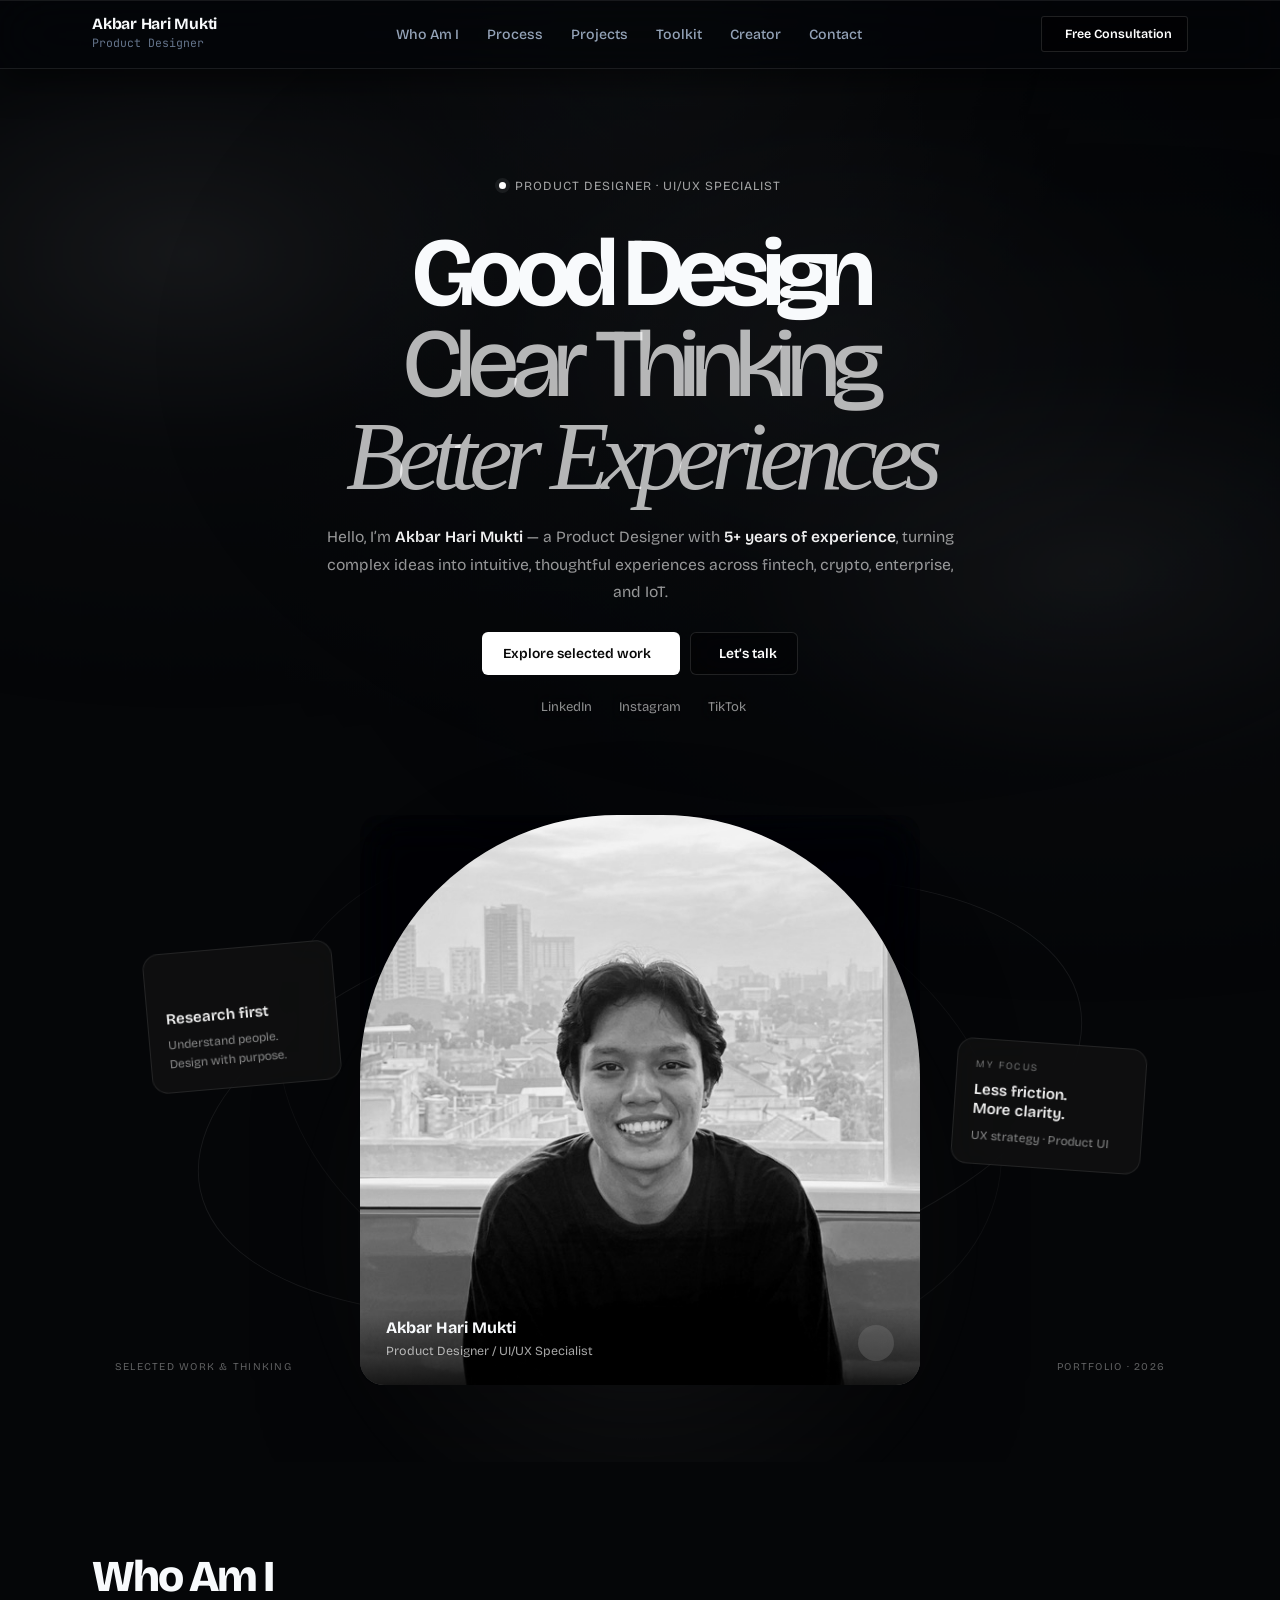
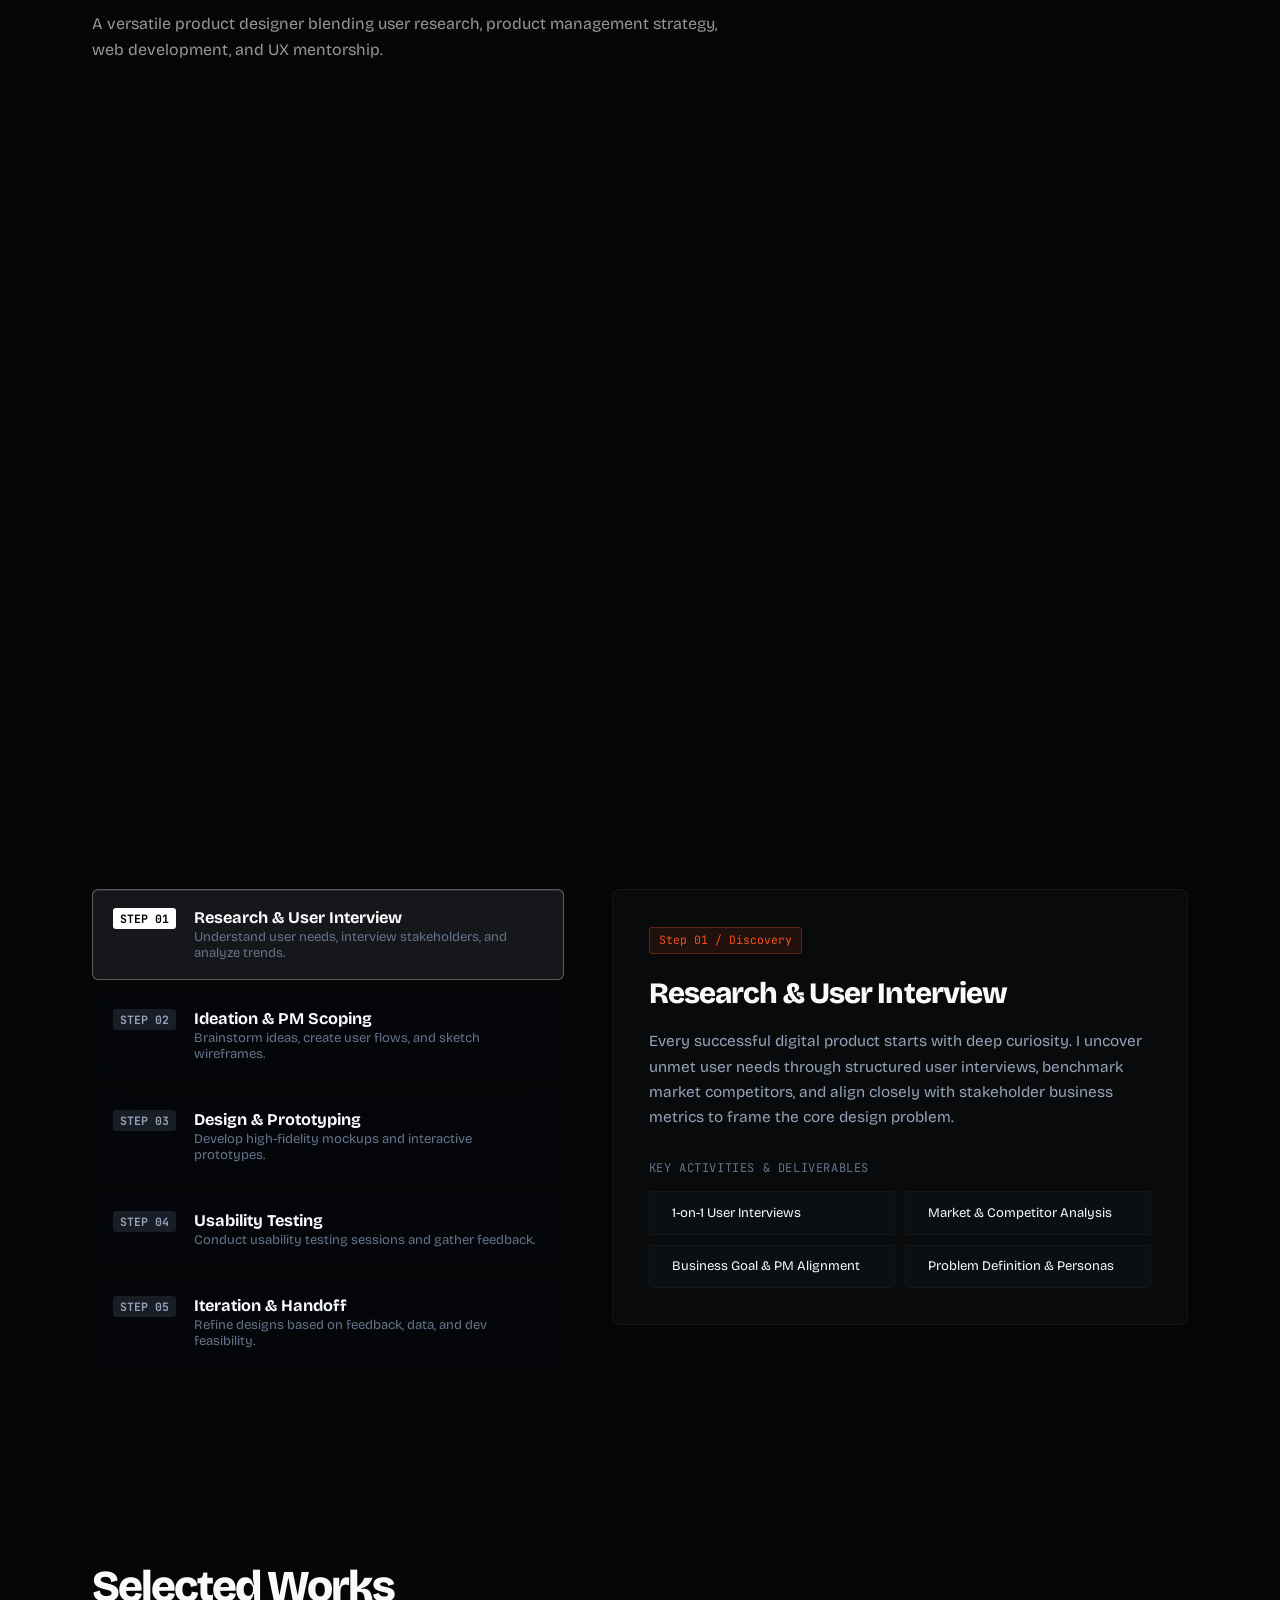
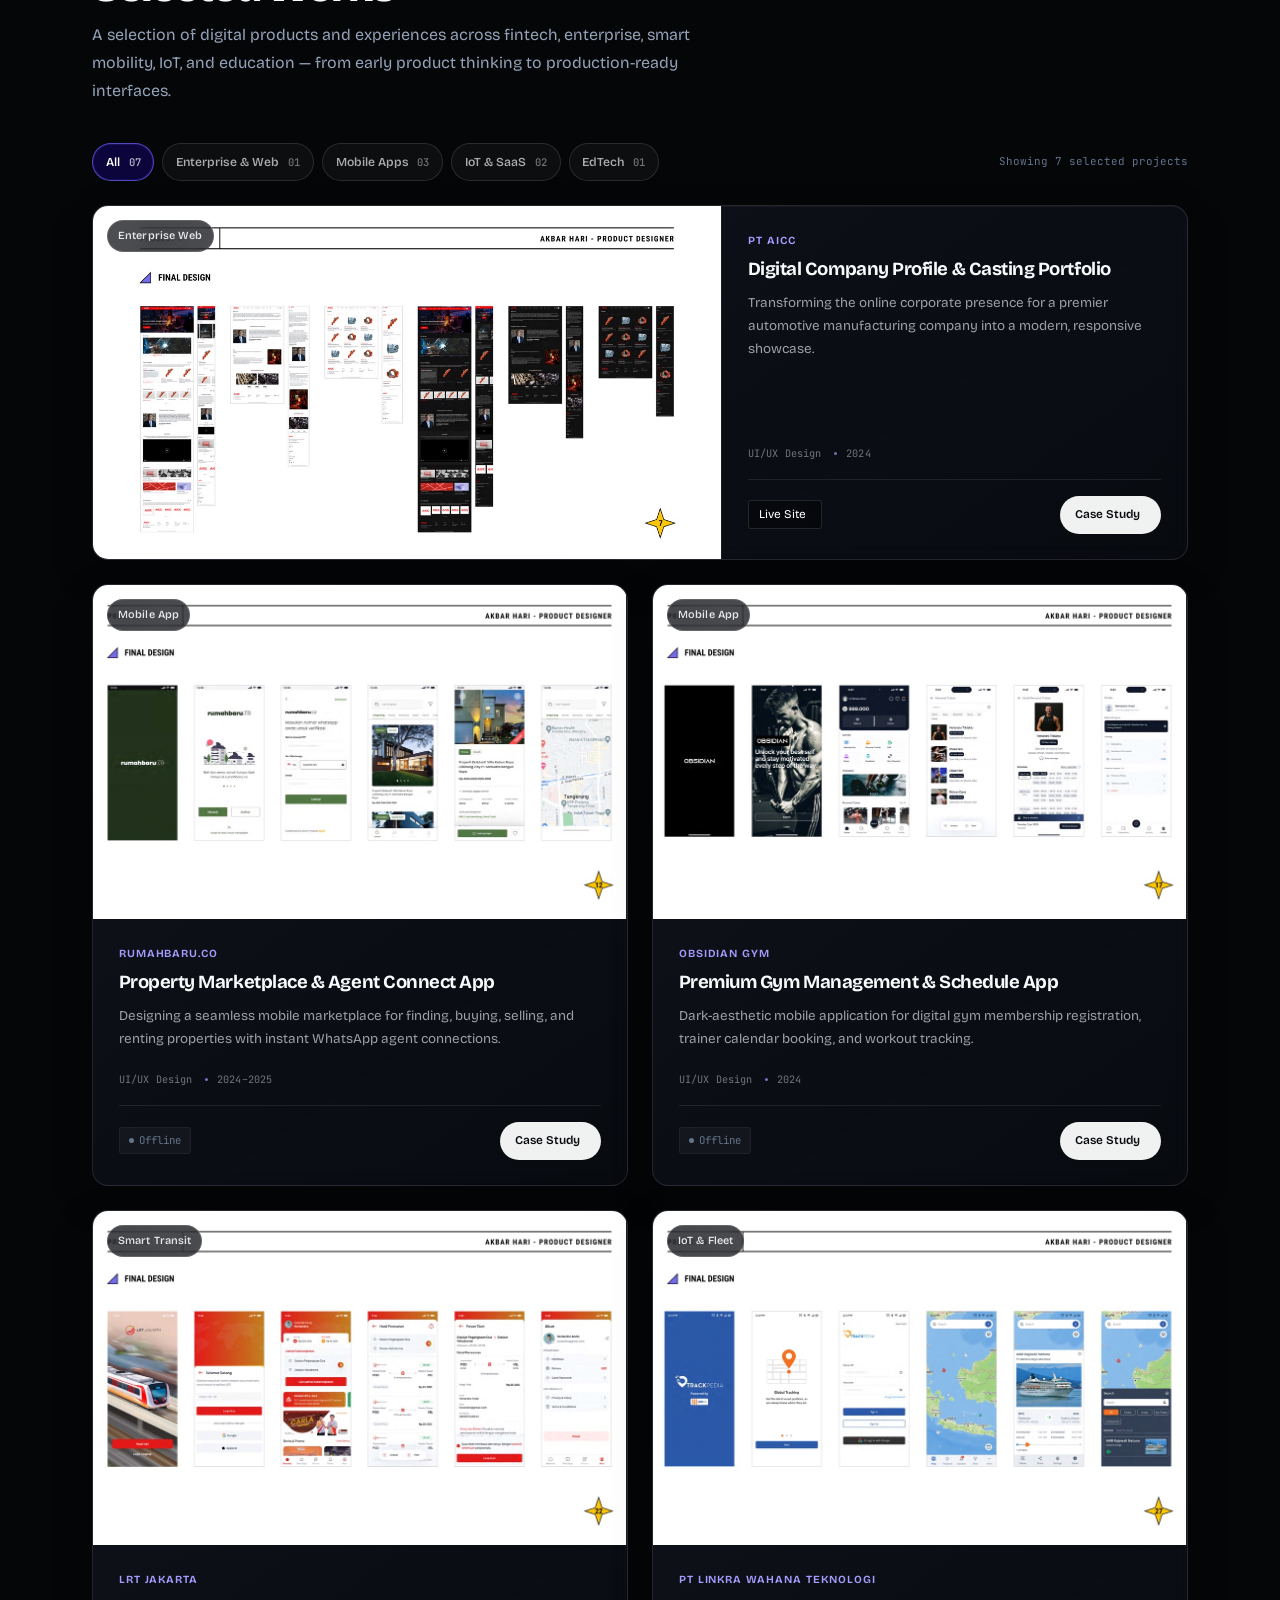
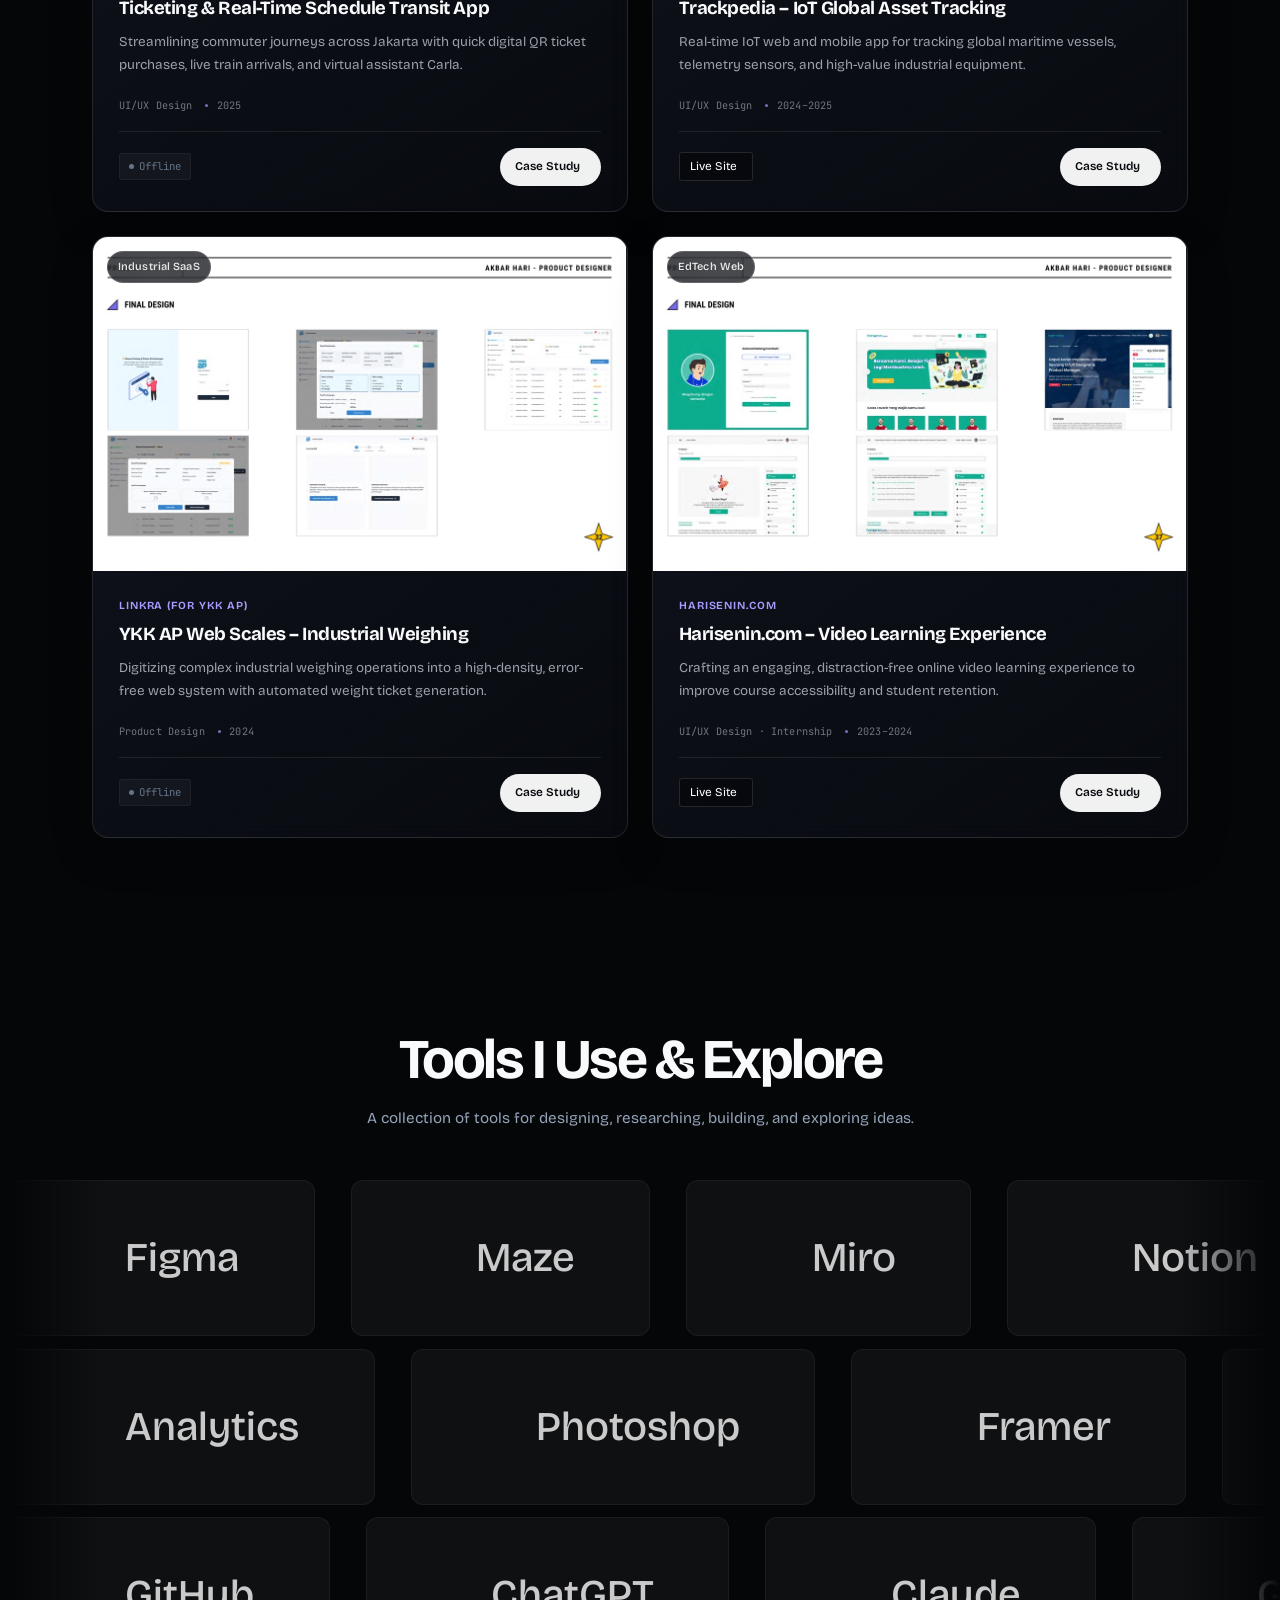
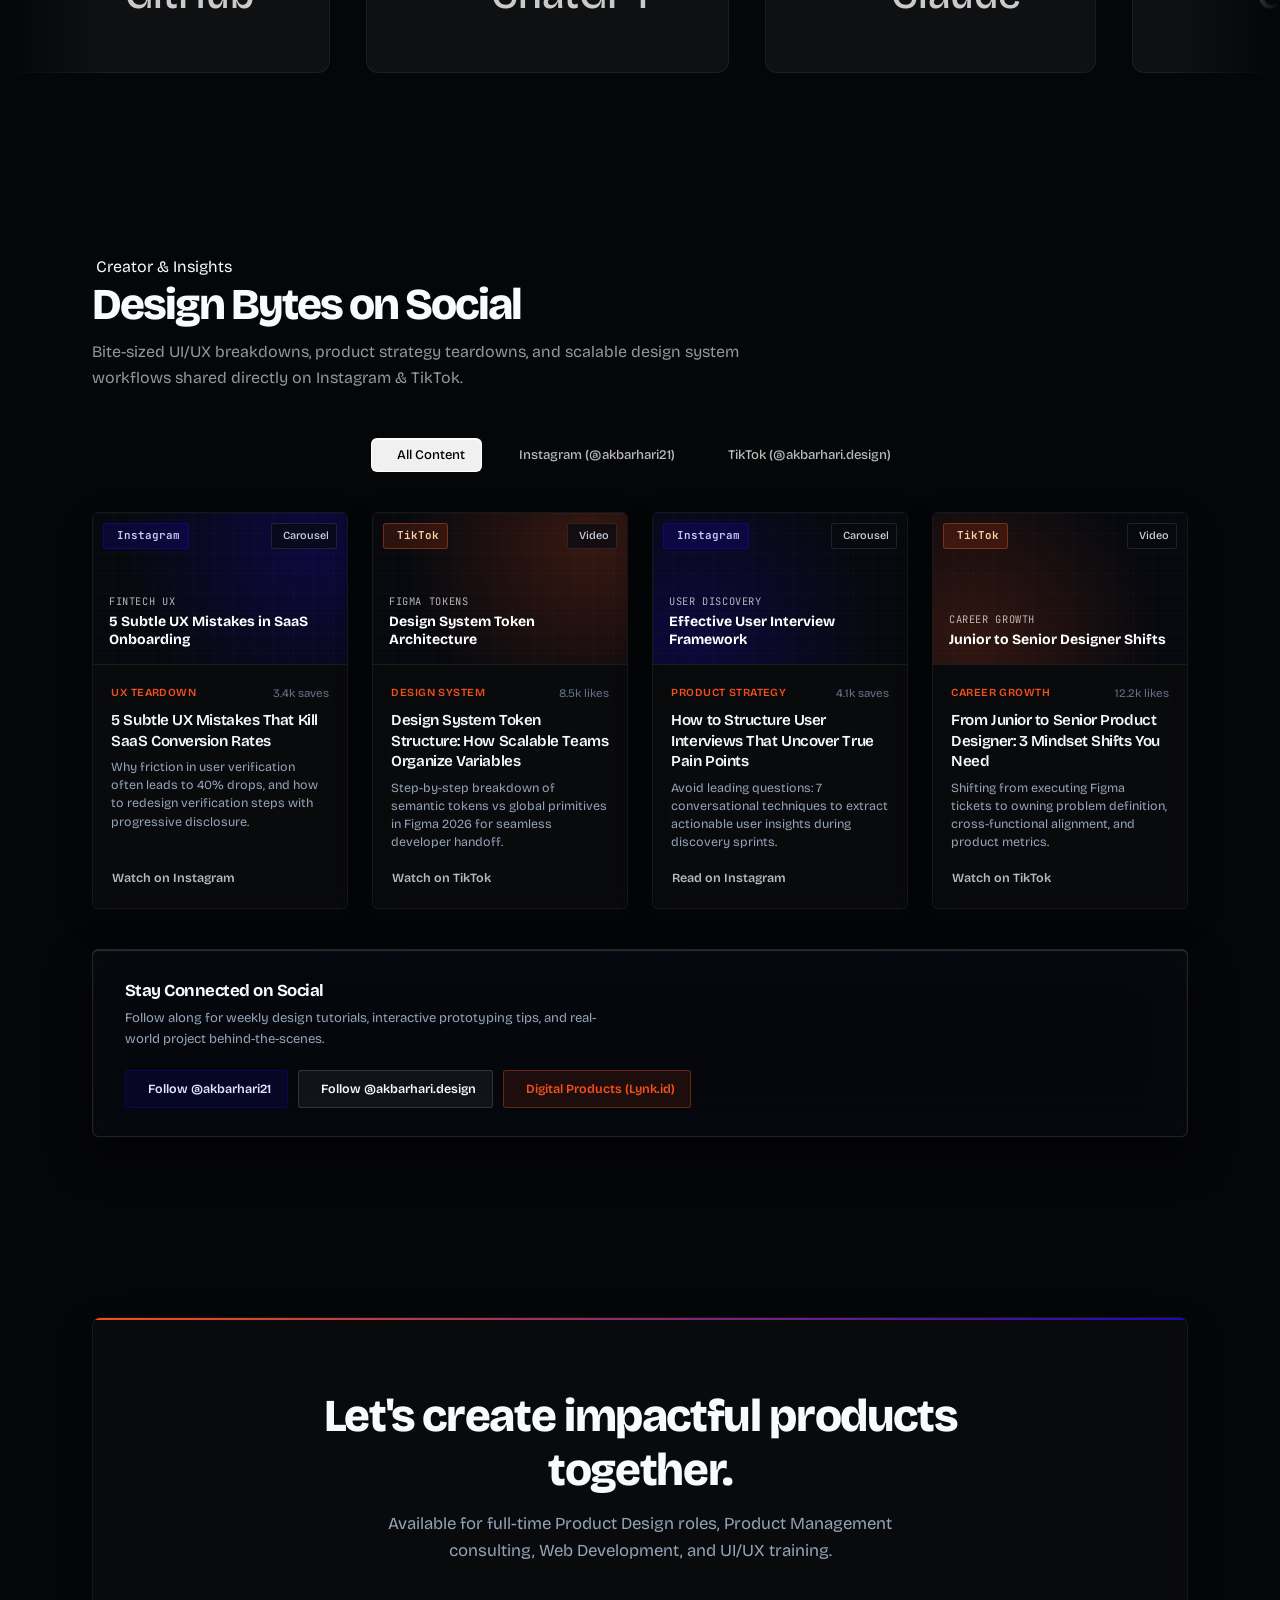
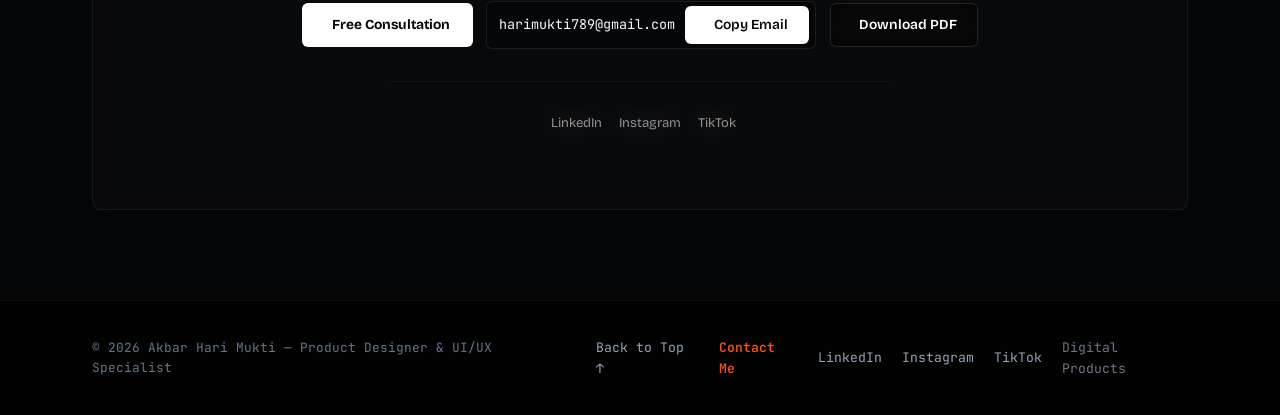
==== commit 4a7e4277: "upload new portofolio" ====
--- a/index.html
+++ b/index.html
@@ -105,266 +105,12 @@
       rel="stylesheet"
     />
 
-    <!-- Phosphor Icons (Free Version) -->
+    <!-- Phosphor Icons (WebFont CSS Only) -->
     <link rel="stylesheet" type="text/css" href="https://unpkg.com/@phosphor-icons/web@2.1.1/src/regular/style.css" />
-    <script src="https://unpkg.com/@phosphor-icons/web"></script>
-<link rel="stylesheet" href="css/style.css" />
-    <link rel="icon" type="image/jpeg" href="assets/thumbs/akbar_avatar.jpg" />
-
-    <!-- Self-contained Responsive & Accordion Overhauls (Khusus index.html) -->
-    <style>
-      /* Mobile-First Header & Navbar Cleanups */
-      @media (max-width: 768px) {
-        .header .navbar {
-          height: 60px !important;
-        }
-        .nav-brand .brand-title {
-          display: none !important;
-        }
-        .nav-actions .btn-wa-header,
-        .nav-actions .status-badge {
-          display: none !important; /* Hide wide navbar buttons on mobile to prevent overflow */
-        }
-        .btn-contact-nav-trigger {
-          display: inline-flex !important;
-        }
-        .hero {
-          padding: 3rem 0 2rem !important;
-        }
-        .hero-title {
-          font-size: 2.25rem !important;
-          line-height: 1.15 !important;
-        }
-        .hero-subtitle {
-          font-size: 1rem !important;
-          line-height: 1.6 !important;
-        }
-        .hero-stats-row {
-          grid-template-columns: repeat(2, 1fr) !important;
-          gap: 1.25rem !important;
-        }
-        .stat-number {
-          font-size: 1.6rem !important;
-        }
-        .hero-avatar-img {
-          height: 260px !important;
-        }
-        .who-am-i-container {
-          grid-template-columns: 1fr !important;
-          gap: 1.5rem !important;
-        }
-        .who-card-main {
-          padding: 1.5rem !important;
-        }
-        .capabilities-list-box {
-          padding: 1.25rem !important;
-        }
-        .filter-toolbar {
-          gap: 0.35rem !important;
-          overflow-x: auto;
-          padding-bottom: 0.5rem;
-          flex-wrap: nowrap !important;
-        }
-        .filter-btn {
-          white-space: nowrap !important;
-        }
-        .footer-content {
-          flex-direction: column !important;
-          align-items: center !important;
-          text-align: center;
-          gap: 1.25rem !important;
-        }
-        .footer-links {
-          flex-wrap: wrap !important;
-          justify-content: center !important;
-          gap: 0.85rem !important;
-        }
-      }
-
-      /* Quick Contact Nav Button (Mobile Friendly) */
-      .btn-contact-nav-trigger {
-        display: none;
-        align-items: center;
-        gap: 6px;
-        padding: 5px 12px;
-        border-radius: var(--radius-full);
-        background: rgba(245, 79, 27, 0.15);
-        border: 1px solid var(--accent-orange);
-        color: #fff;
-        font-size: 0.76rem;
-        font-family: var(--font-mono);
-        cursor: pointer;
-      }
-
-      /* Expand / Collapse Accordion Component */
-      .accordion-item {
-        border-bottom: 1px solid rgba(255, 255, 255, 0.08);
-        padding: 0.75rem 0;
-        transition: background 0.2s ease;
-      }
-      .accordion-item:last-child {
-        border-bottom: none;
-      }
-      .accordion-summary {
-        display: flex;
-        align-items: center;
-        justify-content: space-between;
-        cursor: pointer;
-        list-style: none;
-        user-select: none;
-        padding: 0.35rem 0;
-      }
-      .accordion-summary::-webkit-details-marker {
-        display: none;
-      }
-      .accordion-title-wrap {
-        display: flex;
-        align-items: center;
-        gap: 10px;
-      }
-      .accordion-badge {
-        font-family: var(--font-mono);
-        font-size: 0.7rem;
-        font-weight: 700;
-        padding: 3px 8px;
-        border-radius: var(--radius-xs);
-        background: rgba(30, 5, 193, 0.25);
-        border: 1px solid rgba(30, 5, 193, 0.5);
-        color: #a5b4fc;
-        flex-shrink: 0;
-      }
-      .accordion-title {
-        font-size: 0.96rem;
-        font-weight: 700;
-        color: var(--text-main);
-      }
-      .accordion-icon {
-        width: 18px;
-        height: 18px;
-        color: var(--text-muted);
-        transition:
-          transform 0.25s ease,
-          color 0.25s ease;
-        flex-shrink: 0;
-      }
-      details[open] .accordion-icon {
-        transform: rotate(180deg);
-        color: var(--accent-orange);
-      }
-      details[open] .accordion-title {
-        color: var(--accent-orange);
-      }
-      .accordion-content {
-        padding: 0.5rem 0 0.5rem 2rem;
-        font-size: 0.86rem;
-        color: var(--text-secondary);
-        line-height: 1.6;
-      }
-
-      /* Contact Popup Modal */
-      .contact-popup-backdrop {
-        position: fixed;
-        inset: 0;
-        background: rgba(0, 0, 0, 0.88);
-        backdrop-filter: blur(14px);
-        -webkit-backdrop-filter: blur(14px);
-        z-index: 1050;
-        display: flex;
-        align-items: center;
-        justify-content: center;
-        padding: 1.25rem;
-        opacity: 0;
-        pointer-events: none;
-        transition: opacity 0.25s ease;
-      }
-      .contact-popup-backdrop.open {
-        opacity: 1;
-        pointer-events: auto;
-      }
-      .contact-popup-card {
-        background: rgba(10, 13, 20, 0.88);
-        backdrop-filter: blur(28px) saturate(190%);
-        -webkit-backdrop-filter: blur(28px) saturate(190%);
-        border: 1px solid rgba(255, 255, 255, 0.14);
-        border-radius: var(--radius-md);
-        width: 100%;
-        max-width: 420px;
-        padding: 1.75rem;
-        position: relative;
-        box-shadow: 
-          inset 0 1px 1px 0 rgba(255, 255, 255, 0.22),
-          0 30px 70px rgba(0, 0, 0, 0.95);
-        transform: translateY(14px);
-        transition: transform 0.25s ease;
-      }
-      .contact-popup-backdrop.open .contact-popup-card {
-        transform: translateY(0);
-      }
-      .contact-popup-close {
-        position: absolute;
-        top: 14px;
-        right: 14px;
-        background: transparent;
-        border: 1px solid rgba(255, 255, 255, 0.1);
-        color: var(--text-secondary);
-        width: 32px;
-        height: 32px;
-        border-radius: var(--radius-xs);
-        cursor: pointer;
-        display: flex;
-        align-items: center;
-        justify-content: center;
-      }
-      .contact-popup-title {
-        font-size: 1.35rem;
-        font-weight: 800;
-        margin-bottom: 0.35rem;
-        color: #fff;
-      }
-      .contact-popup-sub {
-        font-size: 0.88rem;
-        color: var(--text-secondary);
-        margin-bottom: 1.5rem;
-      }
-      .popup-contact-list {
-        display: flex;
-        flex-direction: column;
-        gap: 0.75rem;
-        margin-bottom: 1.25rem;
-      }
-      .popup-contact-btn {
-        display: flex;
-        align-items: center;
-        justify-content: space-between;
-        padding: 0.85rem 1rem;
-        border-radius: var(--radius-sm);
-        background: #131720;
-        border: 1px solid rgba(255, 255, 255, 0.08);
-        color: var(--text-main);
-        transition: all 0.2s ease;
-      }
-      .popup-contact-btn:hover {
-        background: #181d28;
-        border-color: var(--accent-orange);
-      }
-      .popup-contact-info {
-        display: flex;
-        align-items: center;
-        gap: 10px;
-        font-size: 0.88rem;
-      }
-      .popup-contact-info svg {
-        width: 18px;
-        height: 18px;
-        color: var(--accent-orange);
-        flex-shrink: 0;
-      }
-      .popup-action-tag {
-        font-family: var(--font-mono);
-        font-size: 0.72rem;
-        color: var(--accent-orange);
-      }
-    </style>
+    <link rel="stylesheet" href="css/style.css" />
+    <link rel="icon" type="image/png" sizes="64x64" href="assets/thumbs/favicon.png" />
+
+
   </head>
   <body>
     <!-- Sticky Header Navigation -->
@@ -492,7 +238,14 @@
             <div class="hero-visual-col">
               <div class="hero-visual-card">
                 <div class="hero-avatar-wrapper">
-                  <img src="assets/thumbs/akbar_avatar.jpg" alt="Akbar Hari Mukti — Product Designer and UI/UX Specialist" class="hero-avatar-img" />
+                  <img
+                    src="assets/thumbs/akbar_avatar_hero.jpg"
+                    alt="Akbar Hari Mukti — Product Designer and UI/UX Specialist"
+                    class="hero-avatar-img"
+                    width="600"
+                    height="600"
+                    fetchpriority="high"
+                  />
                   <div class="hero-avatar-overlay">
                     <div>
                       <div class="avatar-info-name">Akbar Hari Mukti</div>
@@ -768,31 +521,28 @@
           <div class="section-header">
             <h2 class="section-title">Selected Works</h2>
             <p class="section-desc">
-              With <strong>50+ completed projects</strong> across industries,
-              here are 7 featured in-depth case studies highlighting end-to-end
-              UX research, system design, and production delivery.
+              A selection of digital products and experiences across fintech,
+              enterprise, smart mobility, IoT, and education — from early
+              product thinking to production-ready interfaces.
             </p>
           </div>
 
           <!-- Filter Categories (Horizontal swipe on mobile) -->
-          <div class="filter-toolbar">
-            <button class="filter-btn active" data-filter="all">All (7)</button>
-            <button class="filter-btn" data-filter="web">
-              Enterprise & Web (2)
-            </button>
-            <button class="filter-btn" data-filter="mobile">
-              Mobile Apps (3)
-            </button>
-            <button class="filter-btn" data-filter="saas">
-              IoT & SaaS (2)
-            </button>
-            <button class="filter-btn" data-filter="edtech">EdTech (1)</button>
+          <div class="projects-controls">
+            <div class="filter-toolbar" role="group" aria-label="Filter projects">
+              <button class="filter-btn active" type="button" data-filter="all" aria-pressed="true">All <span>07</span></button>
+              <button class="filter-btn" type="button" data-filter="web" aria-pressed="false">Enterprise & Web <span>01</span></button>
+              <button class="filter-btn" type="button" data-filter="mobile" aria-pressed="false">Mobile Apps <span>03</span></button>
+              <button class="filter-btn" type="button" data-filter="saas" aria-pressed="false">IoT & SaaS <span>02</span></button>
+              <button class="filter-btn" type="button" data-filter="edtech" aria-pressed="false">EdTech <span>01</span></button>
+            </div>
+            <p class="filter-results-count" id="project-results-count" aria-live="polite">Showing 7 selected projects</p>
           </div>
 
           <!-- Projects Grid -->
           <div class="projects-grid">
             <!-- Project 1: PT AICC (LIVE SITE) -->
-            <article class="project-card" data-category="web">
+            <article class="project-card project-card--featured" data-category="web">
               <div class="project-media-wrapper">
                 <img
                   src="assets/thumbs/thumb_proj_8.jpg"
@@ -812,6 +562,7 @@
                   automotive manufacturing company into a modern, responsive
                   showcase.
                 </p>
+                <div class="project-meta"><span>UI/UX Design</span><span>2024</span></div>
                 <div class="project-footer">
                   <div class="project-action-links">
                     <a
@@ -825,10 +576,10 @@
                       <i class="ph ph-arrow-up-right"></i>
                     </a>
                   </div>
-                  <button class="btn-case-study" data-open-project="project-1">
+                  <a href="project-detail.html?id=project-1" class="btn-case-study" title="Read full case study">
                     Case Study
                     <i class="ph ph-arrow-right"></i>
-                  </button>
+                  </a>
                 </div>
               </div>
             </article>
@@ -854,14 +605,15 @@
                   selling, and renting properties with instant WhatsApp agent
                   connections.
                 </p>
+                <div class="project-meta"><span>UI/UX Design</span><span>2024–2025</span></div>
                 <div class="project-footer">
                   <span class="offline-badge"
                     ><span class="offline-dot"></span> Offline</span
                   >
-                  <button class="btn-case-study" data-open-project="project-2">
+                  <a href="project-detail.html?id=project-2" class="btn-case-study" title="Read full case study">
                     Case Study
                     <i class="ph ph-arrow-right"></i>
-                  </button>
+                  </a>
                 </div>
               </div>
             </article>
@@ -886,14 +638,15 @@
                   Dark-aesthetic mobile application for digital gym membership
                   registration, trainer calendar booking, and workout tracking.
                 </p>
+                <div class="project-meta"><span>UI/UX Design</span><span>2024</span></div>
                 <div class="project-footer">
                   <span class="offline-badge"
                     ><span class="offline-dot"></span> Offline</span
                   >
-                  <button class="btn-case-study" data-open-project="project-3">
+                  <a href="project-detail.html?id=project-3" class="btn-case-study" title="Read full case study">
                     Case Study
                     <i class="ph ph-arrow-right"></i>
-                  </button>
+                  </a>
                 </div>
               </div>
             </article>
@@ -919,14 +672,15 @@
                   digital QR ticket purchases, live train arrivals, and virtual
                   assistant Carla.
                 </p>
+                <div class="project-meta"><span>UI/UX Design</span><span>2025</span></div>
                 <div class="project-footer">
                   <span class="offline-badge"
                     ><span class="offline-dot"></span> Offline</span
                   >
-                  <button class="btn-case-study" data-open-project="project-4">
+                  <a href="project-detail.html?id=project-4" class="btn-case-study" title="Read full case study">
                     Case Study
                     <i class="ph ph-arrow-right"></i>
-                  </button>
+                  </a>
                 </div>
               </div>
             </article>
@@ -954,6 +708,7 @@
                   vessels, telemetry sensors, and high-value industrial
                   equipment.
                 </p>
+                <div class="project-meta"><span>UI/UX Design</span><span>2024–2025</span></div>
                 <div class="project-footer">
                   <div class="project-action-links">
                     <a
@@ -967,10 +722,10 @@
                       <i class="ph ph-arrow-up-right"></i>
                     </a>
                   </div>
-                  <button class="btn-case-study" data-open-project="project-5">
+                  <a href="project-detail.html?id=project-5" class="btn-case-study" title="Read full case study">
                     Case Study
                     <i class="ph ph-arrow-right"></i>
-                  </button>
+                  </a>
                 </div>
               </div>
             </article>
@@ -996,14 +751,15 @@
                   high-density, error-free web system with automated weight
                   ticket generation.
                 </p>
+                <div class="project-meta"><span>Product Design</span><span>2024</span></div>
                 <div class="project-footer">
                   <span class="offline-badge"
                     ><span class="offline-dot"></span> Offline</span
                   >
-                  <button class="btn-case-study" data-open-project="project-6">
+                  <a href="project-detail.html?id=project-6" class="btn-case-study" title="Read full case study">
                     Case Study
                     <i class="ph ph-arrow-right"></i>
-                  </button>
+                  </a>
                 </div>
               </div>
             </article>
@@ -1029,6 +785,7 @@
                   experience to improve course accessibility and student
                   retention.
                 </p>
+                <div class="project-meta"><span>UI/UX Design · Internship</span><span>2023–2024</span></div>
                 <div class="project-footer">
                   <div class="project-action-links">
                     <a
@@ -1042,10 +799,10 @@
                       <i class="ph ph-arrow-up-right"></i>
                     </a>
                   </div>
-                  <button class="btn-case-study" data-open-project="project-7">
+                  <a href="project-detail.html?id=project-7" class="btn-case-study" title="Read full case study">
                     Case Study
                     <i class="ph ph-arrow-right"></i>
-                  </button>
+                  </a>
                 </div>
               </div>
             </article>
@@ -1526,6 +1283,8 @@
       id="quick-contact-modal"
       role="dialog"
       aria-modal="true"
+      aria-labelledby="contact-popup-title"
+      tabindex="-1"
     >
       <div class="contact-popup-card">
         <button
@@ -1535,7 +1294,7 @@
         >
           ✕
         </button>
-        <h3 class="contact-popup-title">Contact Me</h3>
+        <h3 class="contact-popup-title" id="contact-popup-title">Contact Me</h3>
         <p class="contact-popup-sub">
           Choose the communication channel that's most convenient for you:
         </p>
@@ -1624,6 +1383,8 @@
       id="case-study-modal"
       role="dialog"
       aria-modal="true"
+      aria-labelledby="modal-title"
+      tabindex="-1"
     >
       <div class="modal-window">
         <!-- Modal Header -->
@@ -1752,59 +1513,8 @@
       <span id="toast-message">Notification</span>
     </div>
 
-    <!-- Main JavaScript Logic -->
+    <!-- Master Projects Database & Main Interactive Engine -->
+    <script src="js/projects-data.js"></script>
     <script src="js/main.js"></script>
-
-    <!-- Quick Contact Popup Inline Script (Self-contained in index.html) -->
-    <script>
-      document.addEventListener("DOMContentLoaded", () => {
-        const popupModal = document.getElementById("quick-contact-modal");
-        const openTriggers = document.querySelectorAll(
-          "[data-open-contact-popup]",
-        );
-        const closeTriggers = document.querySelectorAll(
-          "[data-close-contact-popup]",
-        );
-
-        if (popupModal) {
-          openTriggers.forEach((btn) => {
-            btn.addEventListener("click", (e) => {
-              e.preventDefault();
-              // Close mobile menu drawer if open
-              const mobileNav = document.getElementById("mobile-nav-drawer");
-              const mobileToggle =
-                document.getElementById("mobile-menu-toggle");
-              if (mobileNav && mobileNav.classList.contains("open")) {
-                mobileNav.classList.remove("open");
-                if (mobileToggle) mobileToggle.classList.remove("active");
-              }
-              popupModal.classList.add("open");
-              document.body.style.overflow = "hidden";
-            });
-          });
-
-          closeTriggers.forEach((btn) => {
-            btn.addEventListener("click", () => {
-              popupModal.classList.remove("open");
-              document.body.style.overflow = "";
-            });
-          });
-
-          popupModal.addEventListener("click", (e) => {
-            if (e.target === popupModal) {
-              popupModal.classList.remove("open");
-              document.body.style.overflow = "";
-            }
-          });
-
-          document.addEventListener("keydown", (e) => {
-            if (e.key === "Escape" && popupModal.classList.contains("open")) {
-              popupModal.classList.remove("open");
-              document.body.style.overflow = "";
-            }
-          });
-        }
-      });
-    </script>
   </body>
 </html>
--- a/css/style.css
+++ b/css/style.css
@@ -5,7 +5,7 @@
    Typography: Bricolage Grotesque & JetBrains Mono
    =================================================================== */
 
-@import url('https://fonts.googleapis.com/css2?family=Bricolage+Grotesque:opsz,wght@12..96,300;400;500;600;700;800&family=JetBrains+Mono:wght@400;500;600;700&display=swap');
+/* Fonts are preconnected and preloaded via <link> in HTML for zero render blocking */
 
 :root {
   --bg-main: #020202;
@@ -3371,3 +3371,1607 @@
     height: 51px;
   }
 }
+
+
+/* =========================================================
+   SELECTED WORKS — EDITORIAL SHOWCASE UPDATE
+   Scoped to #projects to keep other sections unchanged.
+   ========================================================= */
+#projects.section-projects {
+  padding-block: clamp(4.5rem, 8vw, 7.5rem);
+}
+
+#projects .section-header {
+  max-width: 760px;
+  margin-bottom: clamp(1.75rem, 3vw, 2.6rem);
+}
+
+#projects .section-title {
+  letter-spacing: -0.045em;
+}
+
+#projects .section-desc {
+  max-width: 650px;
+  line-height: 1.75;
+  color: var(--text-secondary);
+}
+
+#projects .projects-controls {
+  display: flex;
+  align-items: center;
+  justify-content: space-between;
+  gap: 1rem 1.5rem;
+  margin-bottom: 1.5rem;
+}
+
+#projects .filter-toolbar {
+  display: flex;
+  align-items: center;
+  flex-wrap: wrap;
+  gap: 0.5rem;
+  margin: 0;
+  min-width: 0;
+}
+
+#projects .filter-btn {
+  display: inline-flex;
+  align-items: center;
+  gap: 0.55rem;
+  min-height: 38px;
+  padding: 0.5rem 0.8rem;
+  border-radius: 999px;
+  border: 1px solid rgba(255,255,255,.12);
+  background: rgba(255,255,255,.035);
+  color: rgba(255,255,255,.66);
+  font-family: var(--font-body);
+  font-size: 0.76rem;
+  font-weight: 550;
+  white-space: nowrap;
+}
+
+#projects .filter-btn span {
+  color: rgba(255,255,255,.42);
+  font-family: var(--font-mono);
+  font-size: 0.66rem;
+  font-weight: 500;
+}
+
+#projects .filter-btn:hover {
+  color: #fff;
+  border-color: rgba(255,255,255,.28);
+  background: rgba(255,255,255,.075);
+}
+
+#projects .filter-btn.active {
+  color: #fff;
+  border-color: rgba(116,100,255,.7);
+  background: rgba(30,5,193,.28);
+  box-shadow: inset 0 0 0 1px rgba(116,100,255,.12);
+}
+
+#projects .filter-btn.active span {
+  color: rgba(255,255,255,.72);
+}
+
+#projects .filter-results-count {
+  flex: 0 0 auto;
+  margin: 0;
+  color: var(--text-muted);
+  font-family: var(--font-mono);
+  font-size: 0.68rem;
+  white-space: nowrap;
+}
+
+#projects .projects-grid {
+  display: grid;
+  grid-template-columns: repeat(2, minmax(0, 1fr));
+  align-items: stretch;
+  gap: clamp(1rem, 2vw, 1.5rem);
+}
+
+#projects .project-card {
+  min-width: 0;
+  height: 100%;
+  border-radius: 16px;
+  border: 1px solid rgba(255,255,255,.105);
+  background: linear-gradient(145deg, rgba(20,23,33,.88), rgba(9,11,17,.82));
+  box-shadow: 0 14px 42px rgba(0,0,0,.22), inset 0 1px 0 rgba(255,255,255,.045);
+  transition: transform .35s cubic-bezier(.2,.7,.2,1), border-color .35s ease, box-shadow .35s ease;
+}
+
+#projects .project-card:hover {
+  transform: translateY(-5px);
+  border-color: rgba(116,100,255,.42);
+  box-shadow: 0 22px 55px rgba(0,0,0,.34), 0 0 30px rgba(30,5,193,.11);
+}
+
+#projects .project-card.is-filtered-out { display: none !important; }
+
+#projects .project-card--featured {
+  grid-column: 1 / -1;
+  display: grid;
+  grid-template-columns: minmax(0, 1.15fr) minmax(300px, .85fr);
+  min-height: 330px;
+}
+
+#projects .project-media-wrapper {
+  min-width: 0;
+  aspect-ratio: 16 / 10;
+  border: 0;
+  border-right: 1px solid rgba(255,255,255,.08);
+  background: #080a10;
+}
+
+#projects .project-card--featured .project-media-wrapper {
+  height: 100%;
+  min-height: 330px;
+  aspect-ratio: auto;
+}
+
+#projects .project-thumbnail {
+  display: block;
+  width: 100%;
+  height: 100%;
+  object-fit: cover;
+  transition: transform .7s cubic-bezier(.2,.7,.2,1), filter .5s ease;
+}
+
+#projects .project-card:hover .project-thumbnail {
+  transform: scale(1.035);
+  filter: saturate(1.06);
+}
+
+#projects .project-category-badge {
+  top: 14px;
+  left: 14px;
+  padding: 6px 10px;
+  border-radius: 999px;
+  border: 1px solid rgba(255,255,255,.15);
+  background: rgba(7,9,15,.72);
+  color: rgba(255,255,255,.88);
+  font-family: var(--font-body);
+  font-size: .68rem;
+  font-weight: 550;
+  letter-spacing: .01em;
+  backdrop-filter: blur(14px);
+}
+
+#projects .project-content {
+  min-width: 0;
+  padding: clamp(1.15rem, 2vw, 1.65rem);
+}
+
+#projects .project-client-name {
+  margin-bottom: .55rem;
+  color: #a69cff;
+  font-family: var(--font-body);
+  font-size: .68rem;
+  font-weight: 650;
+  letter-spacing: .09em;
+}
+
+#projects .project-title {
+  margin-bottom: .65rem;
+  font-size: clamp(1.08rem, 1.45vw, 1.35rem);
+  line-height: 1.28;
+  letter-spacing: -.025em;
+  text-wrap: balance;
+}
+
+#projects .project-snippet {
+  margin-bottom: 1.15rem;
+  color: rgba(226,229,239,.68);
+  font-size: .84rem;
+  line-height: 1.7;
+}
+
+#projects .project-meta {
+  display: flex;
+  flex-wrap: wrap;
+  align-items: center;
+  gap: .45rem .8rem;
+  margin-top: auto;
+  padding-top: .2rem;
+  color: rgba(226,229,239,.48);
+  font-family: var(--font-mono);
+  font-size: .64rem;
+  letter-spacing: .015em;
+}
+
+#projects .project-meta span + span::before {
+  content: "";
+  display: inline-block;
+  width: 3px;
+  height: 3px;
+  margin: 0 .55rem .16rem 0;
+  border-radius: 50%;
+  background: rgba(166,156,255,.7);
+}
+
+#projects .project-footer {
+  flex-wrap: wrap;
+  gap: .75rem;
+  margin-top: 1rem;
+  padding-top: 1rem;
+  border-top-color: rgba(255,255,255,.09);
+}
+
+#projects .btn-case-study {
+  min-height: 38px;
+  padding: .55rem .9rem;
+  border-radius: 999px;
+  font-size: .74rem;
+  gap: .45rem;
+  background: rgba(255,255,255,.94);
+  color: #090a0f;
+  text-decoration: none;
+  display: inline-flex;
+  align-items: center;
+  font-weight: 600;
+  cursor: pointer;
+  transition: all 0.2s ease;
+}
+
+#projects .btn-case-study:hover { background: #dcd7ff; color: #090a0f; }
+#projects .btn-live-site { font-size: .74rem; }
+#projects .offline-badge { font-size: .67rem; }
+
+/* Modal refinements stay scoped to the Selected Works case-study layer. */
+#case-study-modal .modal-window {
+  width: min(100%, 1040px);
+  max-height: min(90dvh, 900px);
+  border-radius: 18px;
+}
+
+#case-study-modal .modal-header {
+  position: sticky;
+  top: 0;
+  z-index: 2;
+  gap: 1rem;
+  padding: 1rem clamp(1rem, 3vw, 1.65rem);
+  background: rgba(8,10,16,.96);
+  backdrop-filter: blur(18px);
+}
+
+#case-study-modal .modal-title { line-height: 1.35; }
+#case-study-modal .modal-body { padding: clamp(1rem, 3vw, 1.75rem); }
+#case-study-modal .modal-meta-grid { gap: 1rem; }
+#case-study-modal .modal-gallery-title { gap: .8rem; flex-wrap: wrap; }
+#case-study-modal .gallery-tabs { flex-wrap: wrap; }
+#case-study-modal .gallery-tab-btn { min-height: 34px; padding: .4rem .65rem; }
+#case-study-modal .modal-preview-img { max-height: min(58vh, 560px); }
+
+@media (max-width: 900px) {
+  #projects .projects-controls { align-items: flex-start; flex-direction: column; }
+  #projects .filter-results-count { padding-left: .2rem; }
+  #projects .project-card--featured { grid-template-columns: minmax(0, 1fr) minmax(260px, .9fr); }
+}
+
+@media (max-width: 680px) {
+  #projects.section-projects { padding-block: 4.25rem; }
+  #projects .projects-controls { gap: .75rem; margin-bottom: 1.1rem; }
+  #projects .filter-toolbar {
+    width: calc(100% + 1.25rem);
+    flex-wrap: nowrap;
+    overflow-x: auto;
+    overflow-y: hidden;
+    padding: 0 .9rem .55rem 0;
+    margin-right: -1.25rem;
+    scrollbar-width: none;
+    scroll-snap-type: x proximity;
+    -webkit-overflow-scrolling: touch;
+  }
+  #projects .filter-toolbar::-webkit-scrollbar { display: none; }
+  #projects .filter-btn { flex: 0 0 auto; scroll-snap-align: start; min-height: 36px; padding: .45rem .72rem; }
+  #projects .projects-grid { grid-template-columns: minmax(0, 1fr); gap: 1rem; }
+  #projects .project-card--featured { grid-column: auto; display: flex; min-height: 0; }
+  #projects .project-card--featured .project-media-wrapper { min-height: 0; height: auto; aspect-ratio: 16 / 10; border-right: 0; border-bottom: 1px solid rgba(255,255,255,.08); }
+  #projects .project-media-wrapper { aspect-ratio: 16 / 10; }
+  #projects .project-content { padding: 1.1rem; }
+  #projects .project-title { font-size: 1.12rem; }
+  #projects .project-snippet { font-size: .82rem; }
+  #projects .project-footer { align-items: center; }
+  #case-study-modal.modal-backdrop { padding: .5rem; align-items: flex-end; }
+  #case-study-modal .modal-window { max-height: 94dvh; border-radius: 16px 16px 10px 10px; }
+  #case-study-modal .modal-header { padding: .85rem 1rem; }
+  #case-study-modal .modal-title-group { align-items: flex-start; flex-direction: column; gap: .35rem; }
+  #case-study-modal .modal-title { font-size: 1rem; }
+  #case-study-modal .modal-body { gap: 1.35rem; padding: 1rem; }
+  #case-study-modal .modal-meta-grid { grid-template-columns: repeat(2, minmax(0,1fr)); padding: .9rem; gap: .85rem; }
+  #case-study-modal .meta-field-value { font-size: .8rem; overflow-wrap: anywhere; }
+  #case-study-modal .modal-problem-solution { grid-template-columns: minmax(0,1fr); }
+  #case-study-modal .modal-gallery-title { align-items: flex-start; flex-direction: column; }
+  #case-study-modal .modal-preview-img { max-height: 48dvh; }
+  #case-study-modal .img-zoom-tip { right: 7px; bottom: 7px; font-size: .6rem; }
+}
+
+@media (prefers-reduced-motion: reduce) {
+  #projects .project-card,
+  #projects .project-thumbnail { transition: none !important; }
+}
+
+
+/* =========================================================
+   CONSOLIDATED ACCORDION, MOBILE NAVBAR & QUICK CONTACT POPUP
+   ========================================================= */
+
+@media (max-width: 768px) {
+  .header .navbar {
+    height: 60px;
+  }
+  .nav-brand .brand-title {
+    display: none;
+  }
+  .nav-actions .btn-wa-header,
+  .nav-actions .status-badge {
+    display: none;
+  }
+  .btn-contact-nav-trigger {
+    display: inline-flex;
+  }
+  .hero {
+    padding: 3rem 0 2rem;
+  }
+  .hero-title {
+    font-size: 2.25rem;
+    line-height: 1.15;
+  }
+  .hero-subtitle {
+    font-size: 1rem;
+    line-height: 1.6;
+  }
+  .hero-stats-row {
+    grid-template-columns: repeat(2, 1fr);
+    gap: 1.25rem;
+  }
+  .stat-number {
+    font-size: 1.6rem;
+  }
+  .hero-avatar-img {
+    height: 260px;
+  }
+  .who-am-i-container {
+    grid-template-columns: 1fr;
+    gap: 1.5rem;
+  }
+  .who-card-main {
+    padding: 1.5rem;
+  }
+  .capabilities-list-box {
+    padding: 1.25rem;
+  }
+  .filter-toolbar {
+    gap: 0.35rem;
+    overflow-x: auto;
+    padding-bottom: 0.5rem;
+    flex-wrap: nowrap;
+  }
+  .filter-btn {
+    white-space: nowrap;
+  }
+  .footer-content {
+    flex-direction: column;
+    align-items: center;
+    text-align: center;
+    gap: 1.25rem;
+  }
+  .footer-links {
+    flex-wrap: wrap;
+    justify-content: center;
+    gap: 0.85rem;
+  }
+}
+
+/* Quick Contact Nav Button */
+.btn-contact-nav-trigger {
+  display: none;
+  align-items: center;
+  gap: 6px;
+  padding: 5px 12px;
+  border-radius: var(--radius-full);
+  background: rgba(245, 79, 27, 0.15);
+  border: 1px solid var(--accent-orange);
+  color: #fff;
+  font-size: 0.76rem;
+  font-family: var(--font-mono);
+  cursor: pointer;
+  transition: background 0.2s ease, border-color 0.2s ease;
+}
+.btn-contact-nav-trigger:hover {
+  background: rgba(245, 79, 27, 0.28);
+}
+
+/* Accordion Component */
+.accordion-item {
+  border-bottom: 1px solid rgba(255, 255, 255, 0.08);
+  padding: 0.75rem 0;
+  transition: background 0.2s ease;
+}
+.accordion-item:last-child {
+  border-bottom: none;
+}
+.accordion-summary {
+  display: flex;
+  align-items: center;
+  justify-content: space-between;
+  cursor: pointer;
+  list-style: none;
+  user-select: none;
+  padding: 0.35rem 0;
+}
+.accordion-summary::-webkit-details-marker {
+  display: none;
+}
+.accordion-title-wrap {
+  display: flex;
+  align-items: center;
+  gap: 10px;
+}
+.accordion-badge {
+  font-family: var(--font-mono);
+  font-size: 0.7rem;
+  font-weight: 700;
+  padding: 3px 8px;
+  border-radius: var(--radius-xs);
+  background: rgba(30, 5, 193, 0.25);
+  border: 1px solid rgba(30, 5, 193, 0.5);
+  color: #a5b4fc;
+  flex-shrink: 0;
+}
+.accordion-title {
+  font-size: 0.96rem;
+  font-weight: 700;
+  color: var(--text-main);
+  transition: color 0.2s ease;
+}
+.accordion-icon {
+  width: 18px;
+  height: 18px;
+  color: var(--text-muted);
+  transition: transform 0.25s ease, color 0.25s ease;
+  flex-shrink: 0;
+}
+details[open] .accordion-icon {
+  transform: rotate(180deg);
+  color: var(--accent-orange);
+}
+details[open] .accordion-title {
+  color: var(--accent-orange);
+}
+.accordion-content {
+  padding: 0.5rem 0 0.5rem 2rem;
+  font-size: 0.86rem;
+  color: var(--text-secondary);
+  line-height: 1.6;
+}
+
+/* Quick Contact Popup Modal */
+.contact-popup-backdrop {
+  position: fixed;
+  inset: 0;
+  background: rgba(0, 0, 0, 0.88);
+  backdrop-filter: blur(14px);
+  -webkit-backdrop-filter: blur(14px);
+  z-index: 1050;
+  display: flex;
+  align-items: center;
+  justify-content: center;
+  padding: 1.25rem;
+  opacity: 0;
+  pointer-events: none;
+  transition: opacity 0.25s ease;
+}
+.contact-popup-backdrop.open {
+  opacity: 1;
+  pointer-events: auto;
+}
+.contact-popup-card {
+  background: rgba(10, 13, 20, 0.92);
+  backdrop-filter: blur(28px) saturate(190%);
+  -webkit-backdrop-filter: blur(28px) saturate(190%);
+  border: 1px solid rgba(255, 255, 255, 0.14);
+  border-radius: var(--radius-md);
+  width: 100%;
+  max-width: 420px;
+  padding: 1.75rem;
+  position: relative;
+  box-shadow: 
+    inset 0 1px 1px 0 rgba(255, 255, 255, 0.22),
+    0 30px 70px rgba(0, 0, 0, 0.95);
+  transform: translateY(14px);
+  transition: transform 0.25s ease;
+}
+.contact-popup-backdrop.open .contact-popup-card {
+  transform: translateY(0);
+}
+.contact-popup-close {
+  position: absolute;
+  top: 14px;
+  right: 14px;
+  background: transparent;
+  border: 1px solid rgba(255, 255, 255, 0.1);
+  color: var(--text-secondary);
+  width: 32px;
+  height: 32px;
+  border-radius: var(--radius-xs);
+  cursor: pointer;
+  display: flex;
+  align-items: center;
+  justify-content: center;
+  transition: color 0.2s ease, border-color 0.2s ease;
+}
+.contact-popup-close:hover {
+  color: #fff;
+  border-color: rgba(255, 255, 255, 0.3);
+}
+.contact-popup-title {
+  font-size: 1.35rem;
+  font-weight: 800;
+  margin-bottom: 0.35rem;
+  color: #fff;
+}
+.contact-popup-sub {
+  font-size: 0.88rem;
+  color: var(--text-secondary);
+  margin-bottom: 1.5rem;
+}
+.popup-contact-list {
+  display: flex;
+  flex-direction: column;
+  gap: 0.75rem;
+  margin-bottom: 1.25rem;
+}
+.popup-contact-btn {
+  display: flex;
+  align-items: center;
+  justify-content: space-between;
+  padding: 0.85rem 1rem;
+  border-radius: var(--radius-sm);
+  background: #131720;
+  border: 1px solid rgba(255, 255, 255, 0.08);
+  color: var(--text-main);
+  text-decoration: none;
+  transition: all 0.2s ease;
+}
+.popup-contact-btn:hover {
+  background: #181d28;
+  border-color: var(--accent-orange);
+}
+.popup-contact-info {
+  display: flex;
+  align-items: center;
+  gap: 10px;
+  font-size: 0.88rem;
+}
+.popup-action-tag {
+  font-family: var(--font-mono);
+  font-size: 0.72rem;
+  color: var(--accent-orange);
+}
+
+/* =========================================================
+   DEDICATED CASE STUDY DETAIL PAGE — PREMIUM SILVER METALLIC & SEAMLESS
+   Aligned with landing page editorial aesthetic, subtle borders,
+   brushed metallic sheens, and mobile-first responsiveness.
+   ========================================================= */
+
+.case-study-page {
+  background: #050608;
+  color: var(--text-main);
+  min-height: 100vh;
+  isolation: isolate;
+}
+
+/* Header */
+.case-study-header {
+  position: sticky;
+  top: 0;
+  z-index: 100;
+  background: rgba(5, 6, 8, 0.82);
+  backdrop-filter: blur(20px);
+  -webkit-backdrop-filter: blur(20px);
+  border-bottom: 1px solid rgba(255, 255, 255, 0.045);
+}
+
+.case-study-header .navbar {
+  height: 64px;
+  display: flex;
+  align-items: center;
+  justify-content: space-between;
+}
+
+.case-study-back-link {
+  display: inline-flex;
+  align-items: center;
+  gap: 7px;
+  padding: 6px 14px;
+  border-radius: 999px;
+  background: rgba(255, 255, 255, 0.035);
+  border: 1px solid rgba(255, 255, 255, 0.08);
+  color: #cbd5e1;
+  font-size: 0.82rem;
+  font-weight: 500;
+  text-decoration: none;
+  transition: all 0.2s ease;
+}
+.case-study-back-link:hover {
+  color: #fff;
+  border-color: rgba(255, 255, 255, 0.24);
+  background: rgba(255, 255, 255, 0.07);
+  transform: translateX(-2px);
+}
+.case-study-back-link i {
+  font-size: 0.95rem;
+}
+
+/* Hero Section */
+.cs-hero-section {
+  position: relative;
+  padding: clamp(3rem, 6vw, 5.5rem) 0 clamp(1.5rem, 3vw, 2.5rem);
+  text-align: center;
+  overflow: hidden;
+}
+
+.cs-hero-section::before {
+  content: '';
+  position: absolute;
+  top: -20%;
+  left: 50%;
+  transform: translateX(-50%);
+  width: min(85vw, 850px);
+  height: 400px;
+  background: radial-gradient(ellipse at 50% 30%, rgba(240, 244, 248, 0.12) 0%, rgba(124, 136, 148, 0.04) 40%, transparent 75%);
+  filter: blur(30px);
+  pointer-events: none;
+  z-index: 0;
+}
+
+.cs-hero-section .container {
+  position: relative;
+  z-index: 1;
+}
+
+.cs-hero-meta-strip {
+  display: inline-flex;
+  align-items: center;
+  justify-content: center;
+  gap: 8px;
+  flex-wrap: wrap;
+  margin-bottom: 1.5rem;
+}
+
+.cs-badge {
+  font-family: var(--font-mono);
+  font-size: 0.72rem;
+  font-weight: 500;
+  padding: 5px 12px;
+  border-radius: 999px;
+  background: rgba(255, 255, 255, 0.035);
+  border: 1px solid rgba(255, 255, 255, 0.07);
+  color: #cbd5e1;
+  letter-spacing: 0.02em;
+}
+.cs-badge-cat {
+  background: rgba(255, 255, 255, 0.06);
+  border-color: rgba(255, 255, 255, 0.12);
+  color: #f8fafc;
+}
+.cs-badge-year {
+  color: #94a3b8;
+}
+.cs-client-badge {
+  font-family: var(--font-mono);
+  font-weight: 600;
+  font-size: 0.72rem;
+  color: #cbd5e1;
+  padding: 5px 12px;
+  background: rgba(255, 255, 255, 0.03);
+  border: 1px solid rgba(255, 255, 255, 0.06);
+  border-radius: 999px;
+  letter-spacing: 0.05em;
+  text-transform: uppercase;
+}
+
+.cs-hero-title {
+  font-size: clamp(2.4rem, 6.2vw, 4.6rem);
+  font-weight: 700;
+  line-height: 1.02;
+  letter-spacing: -0.05em;
+  background: linear-gradient(180deg, #FFFFFF 15%, #A0AEC0 100%);
+  -webkit-background-clip: text;
+  -webkit-text-fill-color: transparent;
+  max-width: 960px;
+  margin: 0 auto 1.25rem;
+  text-wrap: balance;
+}
+
+.cs-hero-tagline {
+  font-size: clamp(1rem, 1.4vw, 1.22rem);
+  color: rgba(226, 232, 240, 0.72);
+  line-height: 1.7;
+  max-width: 760px;
+  margin: 0 auto 2rem;
+}
+
+.cs-hero-actions {
+  display: flex;
+  align-items: center;
+  justify-content: center;
+  gap: 0.85rem;
+  margin-bottom: clamp(2rem, 4vw, 3.25rem);
+  flex-wrap: wrap;
+}
+
+.cs-offline-pill {
+  display: inline-flex;
+  align-items: center;
+  gap: 8px;
+  padding: 6px 14px;
+  border-radius: 999px;
+  background: rgba(255, 255, 255, 0.03);
+  border: 1px solid rgba(255, 255, 255, 0.06);
+  color: #94a3b8;
+  font-size: 0.8rem;
+  font-family: var(--font-mono);
+}
+
+/* Banner Frame */
+.cs-hero-banner-wrapper {
+  max-width: 1100px;
+  margin: 0 auto;
+}
+.cs-banner-frame {
+  position: relative;
+  border-radius: 14px;
+  border: 1px solid rgba(255, 255, 255, 0.06);
+  background: #080a0f;
+  overflow: hidden;
+  box-shadow: 0 24px 60px rgba(0, 0, 0, 0.65), inset 0 1px 0 rgba(255, 255, 255, 0.08);
+  cursor: zoom-in;
+}
+.cs-banner-img {
+  display: block;
+  width: 100%;
+  height: auto;
+  transition: transform 0.35s ease;
+}
+.cs-banner-frame:hover .cs-banner-img {
+  transform: scale(1.012);
+}
+.cs-banner-zoom-tip {
+  position: absolute;
+  bottom: 12px;
+  right: 12px;
+  background: rgba(5, 6, 8, 0.85);
+  backdrop-filter: blur(12px);
+  -webkit-backdrop-filter: blur(12px);
+  border: 1px solid rgba(255, 255, 255, 0.1);
+  color: #cbd5e1;
+  font-size: 0.72rem;
+  font-family: var(--font-mono);
+  padding: 5px 12px;
+  border-radius: 999px;
+  pointer-events: none;
+  display: flex;
+  align-items: center;
+  gap: 6px;
+}
+
+/* Seamless Section Rhythm (Gradient Hairlines) */
+.cs-section {
+  position: relative;
+  padding: clamp(3.5rem, 6vw, 5.5rem) 0;
+  border-top: none;
+}
+.cs-section::before {
+  content: '';
+  position: absolute;
+  top: 0;
+  left: 6%;
+  right: 6%;
+  height: 1px;
+  background: linear-gradient(90deg, transparent, rgba(255, 255, 255, 0.06), transparent);
+  pointer-events: none;
+}
+
+.cs-section-header {
+  max-width: 760px;
+  margin-bottom: clamp(1.75rem, 3.5vw, 2.75rem);
+}
+.cs-section-header-inline {
+  margin-bottom: 1.5rem;
+}
+.cs-section-kicker {
+  display: inline-flex;
+  align-items: center;
+  gap: 8px;
+  font-family: var(--font-mono);
+  font-size: 0.72rem;
+  font-weight: 600;
+  letter-spacing: 0.1em;
+  color: #94a3b8;
+  text-transform: uppercase;
+  margin-bottom: 0.65rem;
+}
+.cs-section-kicker::before {
+  content: '';
+  display: inline-block;
+  width: 14px;
+  height: 1px;
+  background: #94a3b8;
+}
+.cs-section-h2 {
+  font-size: clamp(1.8rem, 3.8vw, 2.85rem);
+  font-weight: 700;
+  letter-spacing: -0.04em;
+  line-height: 1.15;
+  background: linear-gradient(180deg, #FFFFFF 25%, #CBD5E1 100%);
+  -webkit-background-clip: text;
+  -webkit-text-fill-color: transparent;
+  margin-bottom: 0.85rem;
+}
+.cs-section-lead {
+  font-size: 1.02rem;
+  color: rgba(226, 232, 240, 0.65);
+  line-height: 1.7;
+}
+
+/* Overview Section Grid */
+.cs-overview-grid {
+  display: grid;
+  grid-template-columns: 320px 1fr;
+  gap: clamp(2rem, 4vw, 3.5rem);
+  align-items: start;
+}
+
+.cs-meta-sidebar {
+  background: rgba(255, 255, 255, 0.02);
+  border: 1px solid rgba(255, 255, 255, 0.04);
+  box-shadow: inset 0 1px 0 rgba(255, 255, 255, 0.06);
+  border-radius: 12px;
+  padding: 1.75rem;
+}
+.cs-meta-block {
+  border-bottom: 1px solid rgba(255, 255, 255, 0.04);
+  padding-bottom: 1.1rem;
+  margin-bottom: 1.1rem;
+}
+.cs-meta-block:last-child {
+  border-bottom: none;
+  padding-bottom: 0;
+  margin-bottom: 0;
+}
+.cs-meta-label {
+  display: block;
+  font-family: var(--font-mono);
+  font-size: 0.68rem;
+  letter-spacing: 0.08em;
+  color: #64748b;
+  text-transform: uppercase;
+  margin-bottom: 0.4rem;
+}
+.cs-meta-value {
+  display: block;
+  font-weight: 600;
+  font-size: 0.95rem;
+  color: #f1f5f9;
+}
+.cs-tools-pills {
+  display: flex;
+  flex-wrap: wrap;
+  gap: 6px;
+  margin-top: 0.4rem;
+}
+.cs-tool-pill {
+  font-family: var(--font-mono);
+  font-size: 0.72rem;
+  padding: 3px 9px;
+  background: rgba(255, 255, 255, 0.035);
+  border: 1px solid rgba(255, 255, 255, 0.06);
+  border-radius: var(--radius-xs);
+  color: #cbd5e1;
+}
+.cs-deliverables-list {
+  list-style: none;
+  padding: 0;
+  margin: 0.4rem 0 0;
+  display: flex;
+  flex-direction: column;
+  gap: 0.5rem;
+}
+.cs-deliverables-list li {
+  display: flex;
+  align-items: center;
+  gap: 8px;
+  font-size: 0.85rem;
+  color: #cbd5e1;
+}
+.cs-deliverables-list i {
+  color: #94a3b8;
+  font-size: 0.95rem;
+  flex-shrink: 0;
+}
+
+/* Strategic Goals Cards */
+.cs-goals-grid {
+  display: grid;
+  grid-template-columns: repeat(auto-fit, minmax(280px, 1fr));
+  gap: 1.25rem;
+  margin: 1.5rem 0 1.75rem;
+}
+.cs-goal-card {
+  background: rgba(255, 255, 255, 0.02);
+  border: 1px solid rgba(255, 255, 255, 0.04);
+  box-shadow: inset 0 1px 0 rgba(255, 255, 255, 0.05);
+  border-radius: 12px;
+  padding: 1.6rem;
+  transition: background 0.25s ease, transform 0.25s ease;
+}
+.cs-goal-card:hover {
+  background: rgba(255, 255, 255, 0.035);
+  transform: translateY(-2px);
+}
+.cs-goal-num {
+  font-family: var(--font-mono);
+  font-size: 1.15rem;
+  font-weight: 700;
+  color: #cbd5e1;
+  margin-bottom: 0.75rem;
+}
+.cs-goal-title {
+  font-size: 1.15rem;
+  font-weight: 700;
+  color: #fff;
+  margin-bottom: 0.65rem;
+  line-height: 1.3;
+}
+.cs-goal-desc {
+  font-size: 0.88rem;
+  color: rgba(226, 232, 240, 0.68);
+  line-height: 1.65;
+  margin: 0;
+}
+
+/* Responsibilities Box */
+.cs-responsibilities-box {
+  background: rgba(255, 255, 255, 0.018);
+  border: 1px solid rgba(255, 255, 255, 0.04);
+  box-shadow: inset 0 1px 0 rgba(255, 255, 255, 0.05);
+  border-radius: 12px;
+  padding: 1.6rem;
+}
+.cs-box-heading {
+  font-size: 1rem;
+  font-weight: 700;
+  color: #f8fafc;
+  margin-bottom: 0.85rem;
+}
+.cs-resp-list {
+  list-style: none;
+  padding: 0;
+  margin: 0;
+  display: flex;
+  flex-direction: column;
+  gap: 0.65rem;
+}
+.cs-resp-list li {
+  display: flex;
+  align-items: flex-start;
+  gap: 10px;
+  font-size: 0.88rem;
+  color: rgba(226, 232, 240, 0.75);
+  line-height: 1.6;
+}
+.cs-resp-list i {
+  color: #cbd5e1;
+  font-size: 0.95rem;
+  margin-top: 3px;
+  flex-shrink: 0;
+}
+
+/* Personas & Audience Grid */
+.cs-personas-grid {
+  display: grid;
+  grid-template-columns: repeat(auto-fit, minmax(340px, 1fr));
+  gap: 1.5rem;
+}
+.cs-persona-card {
+  background: rgba(255, 255, 255, 0.02);
+  border: 1px solid rgba(255, 255, 255, 0.04);
+  box-shadow: inset 0 1px 0 rgba(255, 255, 255, 0.06);
+  border-radius: 14px;
+  padding: clamp(1.5rem, 3.5vw, 2.25rem);
+  display: flex;
+  flex-direction: column;
+}
+.cs-persona-header {
+  border-bottom: 1px solid rgba(255, 255, 255, 0.05);
+  padding-bottom: 1.25rem;
+  margin-bottom: 1.25rem;
+}
+.cs-persona-badge {
+  display: inline-flex;
+  align-items: center;
+  gap: 6px;
+  font-family: var(--font-mono);
+  font-size: 0.7rem;
+  color: #cbd5e1;
+  background: rgba(255, 255, 255, 0.04);
+  border: 1px solid rgba(255, 255, 255, 0.07);
+  padding: 3px 9px;
+  border-radius: 999px;
+  margin-bottom: 0.75rem;
+}
+.cs-persona-name {
+  font-size: 1.4rem;
+  font-weight: 700;
+  color: #fff;
+  margin-bottom: 0.35rem;
+}
+.cs-persona-tagline {
+  font-size: 0.88rem;
+  color: rgba(226, 232, 240, 0.65);
+  line-height: 1.55;
+  margin-bottom: 0.75rem;
+}
+.cs-persona-demo {
+  font-family: var(--font-mono);
+  font-size: 0.75rem;
+  color: #94a3b8;
+  display: flex;
+  align-items: center;
+  gap: 6px;
+}
+.cs-persona-body {
+  display: grid;
+  grid-template-columns: 1fr;
+  gap: 1.25rem;
+}
+.cs-persona-subh {
+  font-size: 0.76rem;
+  font-family: var(--font-mono);
+  text-transform: uppercase;
+  letter-spacing: 0.08em;
+  color: #cbd5e1;
+  margin-bottom: 0.65rem;
+}
+.cs-persona-checklist,
+.cs-persona-crosslist {
+  list-style: none;
+  padding: 0;
+  margin: 0;
+  display: flex;
+  flex-direction: column;
+  gap: 0.55rem;
+}
+.cs-persona-checklist li,
+.cs-persona-crosslist li {
+  display: flex;
+  align-items: flex-start;
+  gap: 8px;
+  font-size: 0.85rem;
+  color: rgba(226, 232, 240, 0.75);
+  line-height: 1.55;
+}
+.cs-persona-checklist i {
+  color: #cbd5e1;
+  font-size: 0.95rem;
+  margin-top: 2px;
+  flex-shrink: 0;
+}
+.cs-persona-crosslist i {
+  color: #94a3b8;
+  font-size: 0.95rem;
+  margin-top: 2px;
+  flex-shrink: 0;
+}
+
+/* Numbered Showcases */
+.cs-showcases-list {
+  display: flex;
+  flex-direction: column;
+  gap: clamp(2.5rem, 5vw, 4rem);
+}
+.cs-showcase-item {
+  background: rgba(255, 255, 255, 0.015);
+  border: 1px solid rgba(255, 255, 255, 0.04);
+  box-shadow: inset 0 1px 0 rgba(255, 255, 255, 0.05);
+  border-radius: 16px;
+  padding: clamp(1.5rem, 4vw, 3rem);
+}
+.cs-showcase-header {
+  display: flex;
+  align-items: center;
+  justify-content: space-between;
+  gap: 1rem;
+  flex-wrap: wrap;
+  margin-bottom: 0.85rem;
+}
+.cs-showcase-title-row {
+  display: flex;
+  align-items: center;
+  gap: 10px;
+}
+.cs-showcase-num {
+  font-family: var(--font-mono);
+  font-size: 1.4rem;
+  font-weight: 700;
+  color: #cbd5e1;
+}
+.cs-showcase-title {
+  font-size: clamp(1.3rem, 2.5vw, 1.85rem);
+  font-weight: 700;
+  color: #fff;
+  margin: 0;
+}
+.cs-showcase-tag {
+  font-family: var(--font-mono);
+  font-size: 0.72rem;
+  padding: 4px 12px;
+  border-radius: 999px;
+  background: rgba(255, 255, 255, 0.035);
+  border: 1px solid rgba(255, 255, 255, 0.06);
+  color: #94a3b8;
+}
+.cs-showcase-desc {
+  font-size: 0.96rem;
+  color: rgba(226, 232, 240, 0.7);
+  line-height: 1.7;
+  max-width: 860px;
+  margin-bottom: 1.75rem;
+}
+.cs-showcase-frame {
+  position: relative;
+  border-radius: 12px;
+  border: 1px solid rgba(255, 255, 255, 0.05);
+  background: #080a0f;
+  overflow: hidden;
+  box-shadow: 0 20px 48px rgba(0, 0, 0, 0.65), inset 0 1px 0 rgba(255, 255, 255, 0.06);
+  cursor: zoom-in;
+}
+.cs-showcase-img {
+  display: block;
+  width: 100%;
+  height: auto;
+  transition: transform 0.3s ease;
+}
+.cs-showcase-frame:hover .cs-showcase-img {
+  transform: scale(1.012);
+}
+
+/* Design System Guidelines Card */
+.cs-ds-guidelines-box {
+  margin-top: 2rem;
+  padding-top: 1.75rem;
+  border-top: 1px solid rgba(255, 255, 255, 0.05);
+}
+.cs-ds-subh {
+  font-family: var(--font-mono);
+  font-size: 0.76rem;
+  text-transform: uppercase;
+  letter-spacing: 0.08em;
+  color: #cbd5e1;
+  margin-bottom: 1rem;
+}
+.cs-swatches-grid {
+  display: grid;
+  grid-template-columns: repeat(auto-fill, minmax(130px, 1fr));
+  gap: 0.85rem;
+}
+.cs-color-chip {
+  background: rgba(255, 255, 255, 0.02);
+  border: 1px solid rgba(255, 255, 255, 0.04);
+  box-shadow: inset 0 1px 0 rgba(255, 255, 255, 0.05);
+  border-radius: 8px;
+  overflow: hidden;
+  display: flex;
+  flex-direction: column;
+  transition: transform 0.2s ease, border-color 0.2s ease;
+}
+.cs-color-chip:hover {
+  transform: translateY(-2px);
+  border-color: rgba(255, 255, 255, 0.12);
+}
+.cs-color-preview {
+  height: 48px;
+  width: 100%;
+  border-bottom: 1px solid rgba(255, 255, 255, 0.04);
+}
+.cs-color-info {
+  padding: 8px 10px;
+  display: flex;
+  flex-direction: column;
+  gap: 2px;
+}
+.cs-color-name {
+  font-size: 0.74rem;
+  font-weight: 600;
+  color: #fff;
+  white-space: nowrap;
+  overflow: hidden;
+  text-overflow: ellipsis;
+}
+.cs-color-hex {
+  font-family: var(--font-mono);
+  font-size: 0.7rem;
+  color: #94a3b8;
+}
+.cs-typography-spec {
+  display: grid;
+  grid-template-columns: repeat(auto-fit, minmax(260px, 1fr));
+  gap: 1rem;
+}
+.cs-typo-item {
+  background: rgba(255, 255, 255, 0.02);
+  border: 1px solid rgba(255, 255, 255, 0.04);
+  box-shadow: inset 0 1px 0 rgba(255, 255, 255, 0.05);
+  border-radius: 8px;
+  padding: 1.15rem;
+}
+.cs-typo-label {
+  display: block;
+  font-family: var(--font-mono);
+  font-size: 0.7rem;
+  color: #64748b;
+  text-transform: uppercase;
+  letter-spacing: 0.05em;
+  margin-bottom: 0.35rem;
+}
+.cs-typo-val {
+  display: block;
+  font-size: 0.94rem;
+  color: #fff;
+  font-weight: 600;
+}
+
+/* Business Outcomes & Metrics */
+.cs-metrics-grid {
+  display: grid;
+  grid-template-columns: repeat(auto-fit, minmax(200px, 1fr));
+  gap: 1.25rem;
+  margin-bottom: 2.5rem;
+}
+.cs-metric-card {
+  background: rgba(255, 255, 255, 0.02);
+  border: 1px solid rgba(255, 255, 255, 0.04);
+  box-shadow: inset 0 1px 0 rgba(255, 255, 255, 0.05);
+  border-radius: 12px;
+  padding: 1.75rem 1.25rem;
+  text-align: center;
+}
+.cs-metric-number {
+  font-family: var(--font-mono);
+  font-size: clamp(2.4rem, 4.5vw, 3.5rem);
+  font-weight: 700;
+  background: linear-gradient(180deg, #FFFFFF 15%, #94A3B8 100%);
+  -webkit-background-clip: text;
+  -webkit-text-fill-color: transparent;
+  line-height: 1;
+  margin-bottom: 0.65rem;
+}
+.cs-metric-label {
+  font-size: 0.85rem;
+  color: rgba(226, 232, 240, 0.65);
+  line-height: 1.5;
+}
+
+/* Proof / Certificate Box */
+.cs-proof-card {
+  display: grid;
+  grid-template-columns: 1fr 1fr;
+  gap: clamp(1.5rem, 4vw, 3rem);
+  align-items: center;
+  background: rgba(255, 255, 255, 0.02);
+  border: 1px solid rgba(255, 255, 255, 0.04);
+  box-shadow: inset 0 1px 0 rgba(255, 255, 255, 0.05);
+  border-radius: 16px;
+  padding: clamp(1.5rem, 4vw, 3rem);
+}
+.cs-proof-badge {
+  display: inline-flex;
+  align-items: center;
+  gap: 6px;
+  font-family: var(--font-mono);
+  font-size: 0.72rem;
+  color: #cbd5e1;
+  background: rgba(255, 255, 255, 0.04);
+  border: 1px solid rgba(255, 255, 255, 0.07);
+  padding: 4px 10px;
+  border-radius: 999px;
+  margin-bottom: 0.85rem;
+}
+.cs-proof-title {
+  font-size: 1.45rem;
+  font-weight: 700;
+  color: #fff;
+  margin-bottom: 0.5rem;
+}
+.cs-proof-sub {
+  font-size: 0.92rem;
+  color: rgba(226, 232, 240, 0.68);
+  line-height: 1.6;
+}
+.cs-proof-img-frame {
+  border-radius: 12px;
+  border: 1px solid rgba(255, 255, 255, 0.05);
+  overflow: hidden;
+  box-shadow: 0 16px 36px rgba(0, 0, 0, 0.5);
+  cursor: zoom-in;
+}
+.cs-proof-img {
+  display: block;
+  width: 100%;
+  height: auto;
+}
+
+/* Logbook / Other Projects */
+.cs-logbook-grid {
+  display: grid;
+  grid-template-columns: repeat(auto-fit, minmax(280px, 1fr));
+  gap: 1.25rem;
+}
+.cs-logbook-card {
+  background: rgba(255, 255, 255, 0.02);
+  border: 1px solid rgba(255, 255, 255, 0.04);
+  box-shadow: inset 0 1px 0 rgba(255, 255, 255, 0.05);
+  border-radius: 12px;
+  overflow: hidden;
+  text-decoration: none;
+  display: flex;
+  flex-direction: column;
+  transition: all 0.25s ease;
+}
+.cs-logbook-card:hover {
+  background: rgba(255, 255, 255, 0.04);
+  border-color: rgba(255, 255, 255, 0.12);
+  transform: translateY(-2px);
+}
+.cs-logbook-thumb-wrap {
+  position: relative;
+  aspect-ratio: 16 / 9;
+  overflow: hidden;
+  background: #080a10;
+}
+.cs-logbook-thumb {
+  width: 100%;
+  height: 100%;
+  object-fit: cover;
+  transition: transform 0.3s ease;
+}
+.cs-logbook-card:hover .cs-logbook-thumb {
+  transform: scale(1.03);
+}
+.cs-logbook-tag {
+  position: absolute;
+  top: 10px;
+  right: 10px;
+  background: rgba(5, 6, 8, 0.82);
+  backdrop-filter: blur(8px);
+  border: 1px solid rgba(255, 255, 255, 0.08);
+  font-family: var(--font-mono);
+  font-size: 0.68rem;
+  padding: 3px 8px;
+  border-radius: var(--radius-xs);
+  color: #cbd5e1;
+}
+.cs-logbook-body {
+  padding: 1.25rem;
+  display: flex;
+  flex-direction: column;
+  flex-grow: 1;
+}
+.cs-logbook-client {
+  font-family: var(--font-mono);
+  font-size: 0.72rem;
+  color: #94a3b8;
+  text-transform: uppercase;
+  letter-spacing: 0.04em;
+  margin-bottom: 0.35rem;
+}
+.cs-logbook-title {
+  font-size: 1.05rem;
+  font-weight: 700;
+  color: #fff;
+  line-height: 1.35;
+  margin-bottom: 1rem;
+  flex-grow: 1;
+}
+.cs-logbook-link {
+  display: flex;
+  align-items: center;
+  gap: 6px;
+  font-size: 0.82rem;
+  font-weight: 500;
+  color: #cbd5e1;
+  transition: gap 0.2s ease;
+}
+.cs-logbook-card:hover .cs-logbook-link {
+  color: #fff;
+  gap: 9px;
+}
+
+/* Case Study Bottom CTA */
+.cs-cta-section {
+  padding: clamp(3rem, 6vw, 5rem) 0 clamp(4rem, 8vw, 6.5rem);
+}
+.cs-cta-card {
+  background: linear-gradient(135deg, rgba(255, 255, 255, 0.04) 0%, rgba(255, 255, 255, 0.01) 100%);
+  border: 1px solid rgba(255, 255, 255, 0.06);
+  box-shadow: inset 0 1px 0 rgba(255, 255, 255, 0.08);
+  border-radius: 20px;
+  padding: clamp(2.5rem, 5vw, 4rem) clamp(1.5rem, 4vw, 3rem);
+  text-align: center;
+  max-width: 820px;
+  margin: 0 auto;
+}
+.cs-cta-heading {
+  font-size: clamp(1.6rem, 3.5vw, 2.4rem);
+  font-weight: 700;
+  letter-spacing: -0.035em;
+  background: linear-gradient(180deg, #FFFFFF 25%, #CBD5E1 100%);
+  -webkit-background-clip: text;
+  -webkit-text-fill-color: transparent;
+  margin-bottom: 0.85rem;
+}
+.cs-cta-desc {
+  font-size: 1rem;
+  color: rgba(226, 232, 240, 0.65);
+  line-height: 1.7;
+  max-width: 580px;
+  margin: 0 auto 1.75rem;
+}
+.cs-cta-btns {
+  display: flex;
+  align-items: center;
+  justify-content: center;
+  gap: 0.85rem;
+  flex-wrap: wrap;
+}
+
+/* =========================================================
+   MOBILE RESPONSIVENESS (<= 768px and <= 480px)
+   ========================================================= */
+
+@media (max-width: 900px) {
+  .cs-overview-grid {
+    grid-template-columns: 1fr;
+    gap: 2.25rem;
+  }
+}
+
+@media (max-width: 768px) {
+  .case-study-header .navbar {
+    height: 58px;
+  }
+  .case-study-header .brand-title {
+    display: none;
+  }
+  .case-study-back-link {
+    padding: 5px 11px;
+    font-size: 0.78rem;
+    gap: 5px;
+  }
+  .cs-hero-section {
+    padding: 2.5rem 0 1.5rem;
+  }
+  .cs-hero-title {
+    font-size: clamp(2rem, 7.5vw, 2.85rem);
+    line-height: 1.05;
+  }
+  .cs-hero-tagline {
+    font-size: 0.96rem;
+    line-height: 1.6;
+    margin-bottom: 1.5rem;
+  }
+  .cs-hero-actions {
+    margin-bottom: 1.75rem;
+  }
+  .cs-hero-actions .btn {
+    width: 100%;
+    justify-content: center;
+  }
+  .cs-banner-frame {
+    border-radius: 10px;
+  }
+  .cs-banner-zoom-tip {
+    font-size: 0.68rem;
+    padding: 4px 9px;
+    bottom: 8px;
+    right: 8px;
+  }
+  .cs-section {
+    padding: 3rem 0;
+  }
+  .cs-section-h2 {
+    font-size: clamp(1.5rem, 5vw, 2.1rem);
+  }
+  .cs-section-lead {
+    font-size: 0.92rem;
+  }
+  .cs-meta-sidebar {
+    padding: 1.25rem;
+  }
+  .cs-goals-grid {
+    grid-template-columns: 1fr;
+    gap: 1rem;
+    margin: 1.25rem 0 1.5rem;
+  }
+  .cs-goal-card {
+    padding: 1.25rem;
+  }
+  .cs-responsibilities-box {
+    padding: 1.25rem;
+  }
+  .cs-personas-grid {
+    grid-template-columns: 1fr;
+    gap: 1.25rem;
+  }
+  .cs-persona-card {
+    padding: 1.35rem 1.15rem;
+  }
+  .cs-showcases-list {
+    gap: 2.25rem;
+  }
+  .cs-showcase-item {
+    padding: 1.35rem 1.15rem;
+    border-radius: 12px;
+  }
+  .cs-showcase-frame {
+    border-radius: 10px;
+  }
+  .cs-showcase-title {
+    font-size: 1.3rem;
+  }
+  .cs-showcase-desc {
+    font-size: 0.88rem;
+    margin-bottom: 1.25rem;
+  }
+  .cs-swatches-grid {
+    grid-template-columns: repeat(auto-fill, minmax(115px, 1fr));
+    gap: 0.65rem;
+  }
+  .cs-proof-card {
+    grid-template-columns: 1fr;
+    gap: 1.5rem;
+    padding: 1.35rem 1.15rem;
+    border-radius: 12px;
+  }
+  .cs-metrics-grid {
+    grid-template-columns: repeat(2, 1fr);
+    gap: 0.75rem;
+    margin-bottom: 1.75rem;
+  }
+  .cs-metric-card {
+    padding: 1.25rem 0.85rem;
+  }
+  .cs-metric-number {
+    font-size: 2rem;
+  }
+  .cs-logbook-grid {
+    grid-template-columns: 1fr;
+    gap: 1rem;
+  }
+  .cs-cta-section {
+    padding: 2.5rem 0 4.5rem;
+  }
+  .cs-cta-card {
+    padding: 2rem 1.25rem;
+    border-radius: 14px;
+  }
+  .cs-cta-btns .btn {
+    width: 100%;
+    justify-content: center;
+  }
+}
+
+@media (max-width: 480px) {
+  .case-study-header .nav-brand {
+    display: none;
+  }
+  .cs-hero-title {
+    font-size: 2.15rem;
+  }
+  .cs-metrics-grid {
+    grid-template-columns: 1fr;
+  }
+}
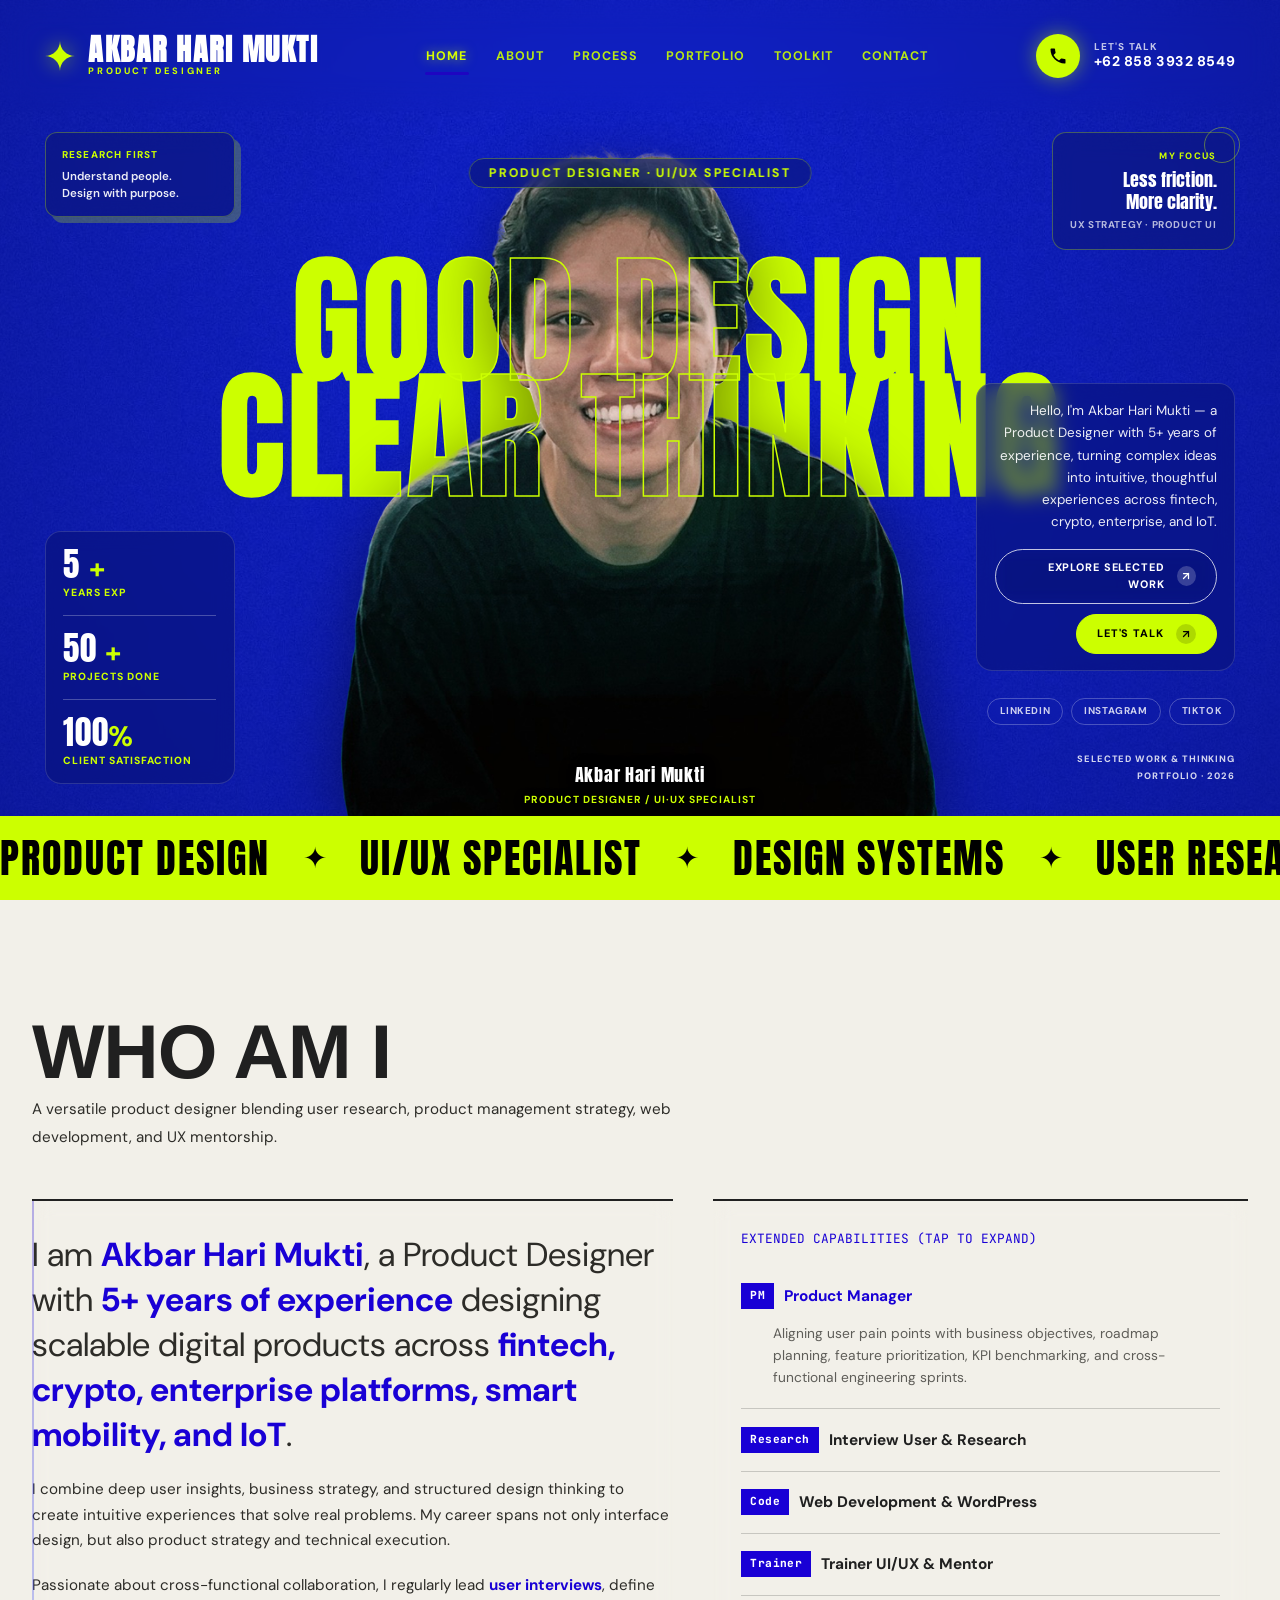
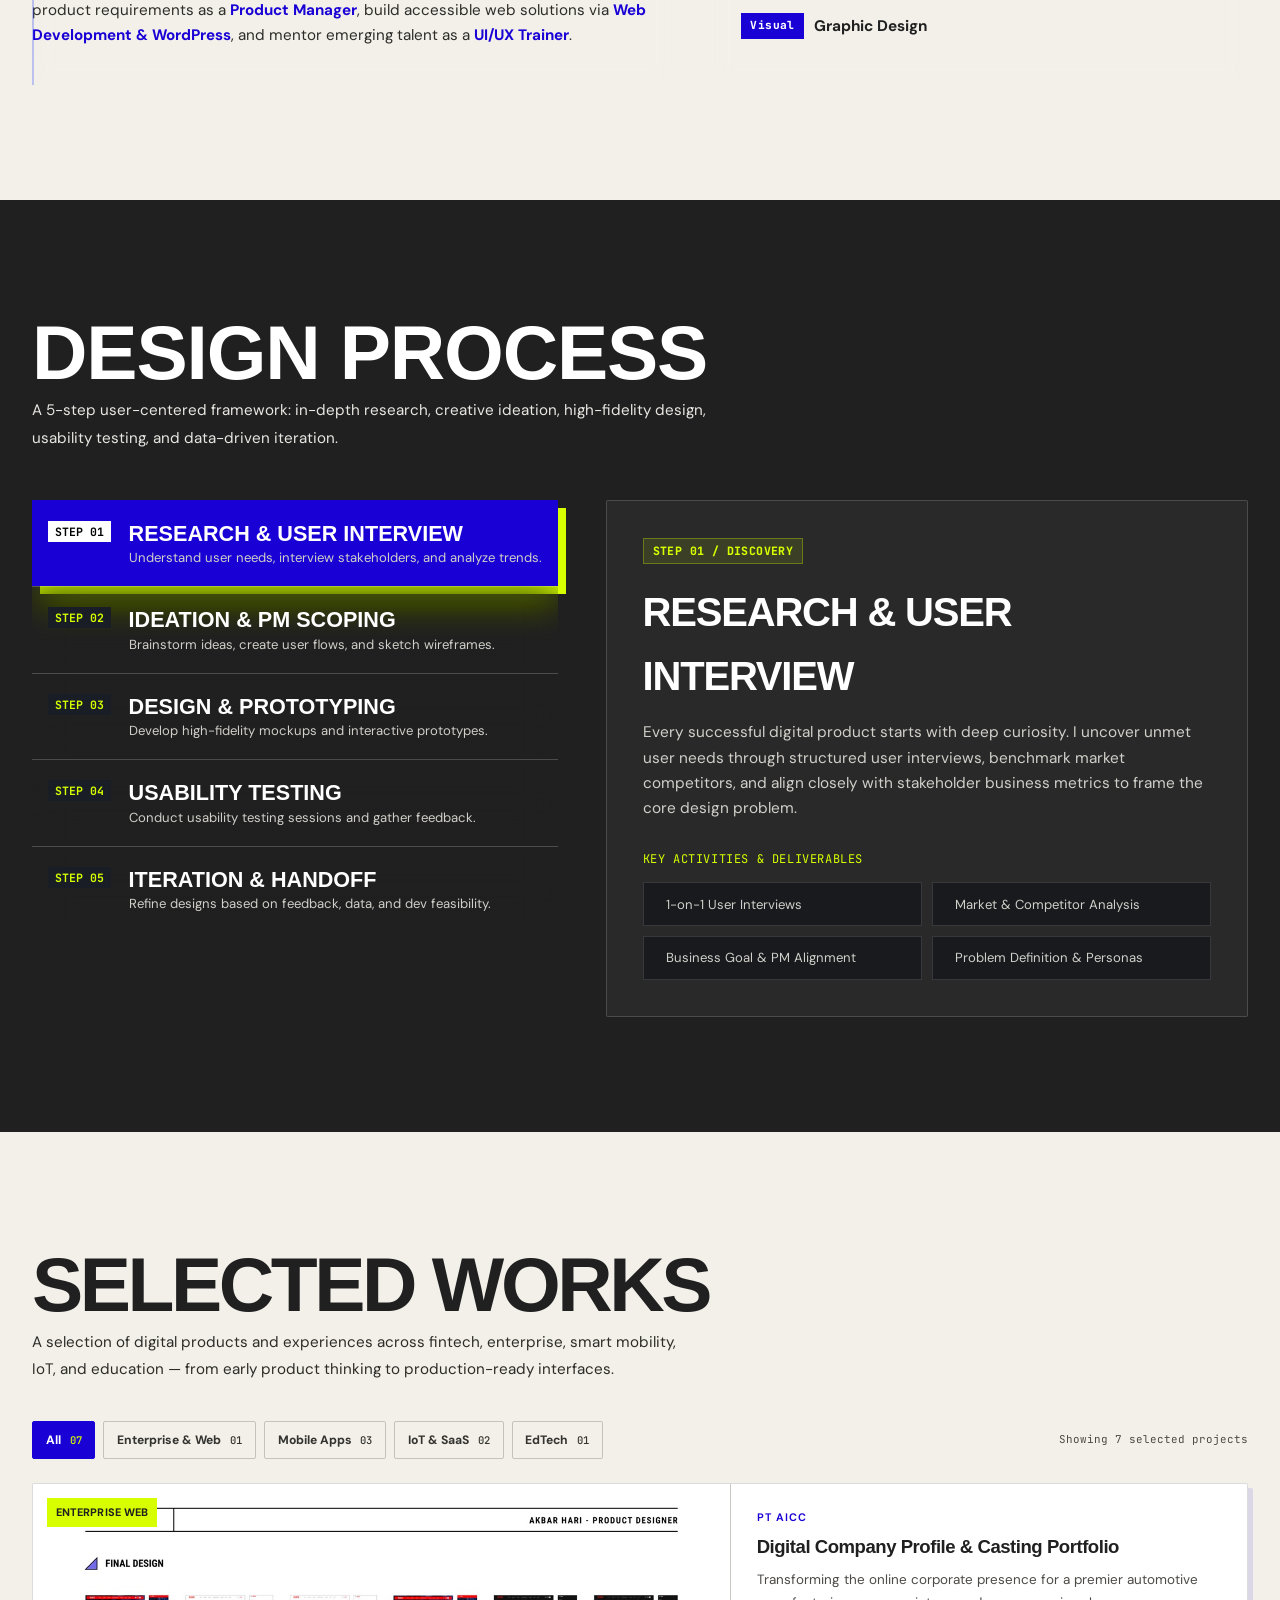
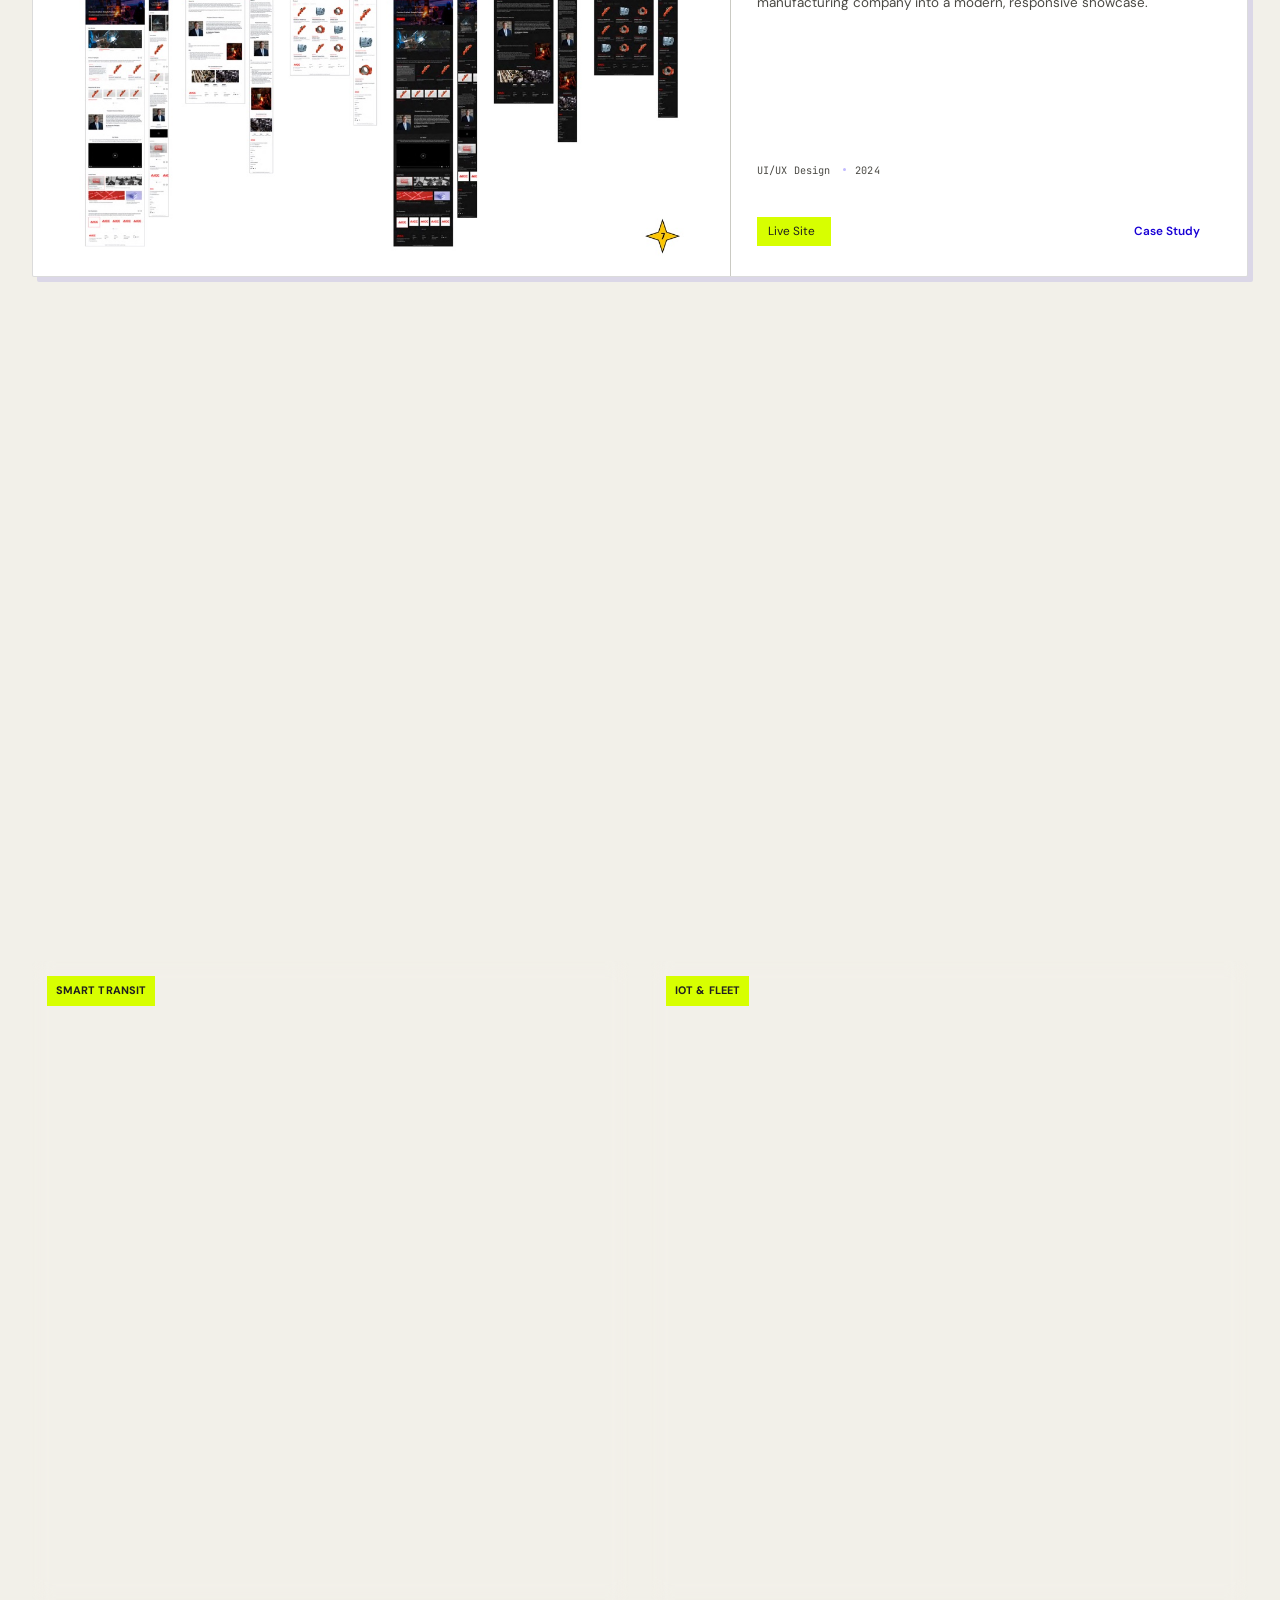
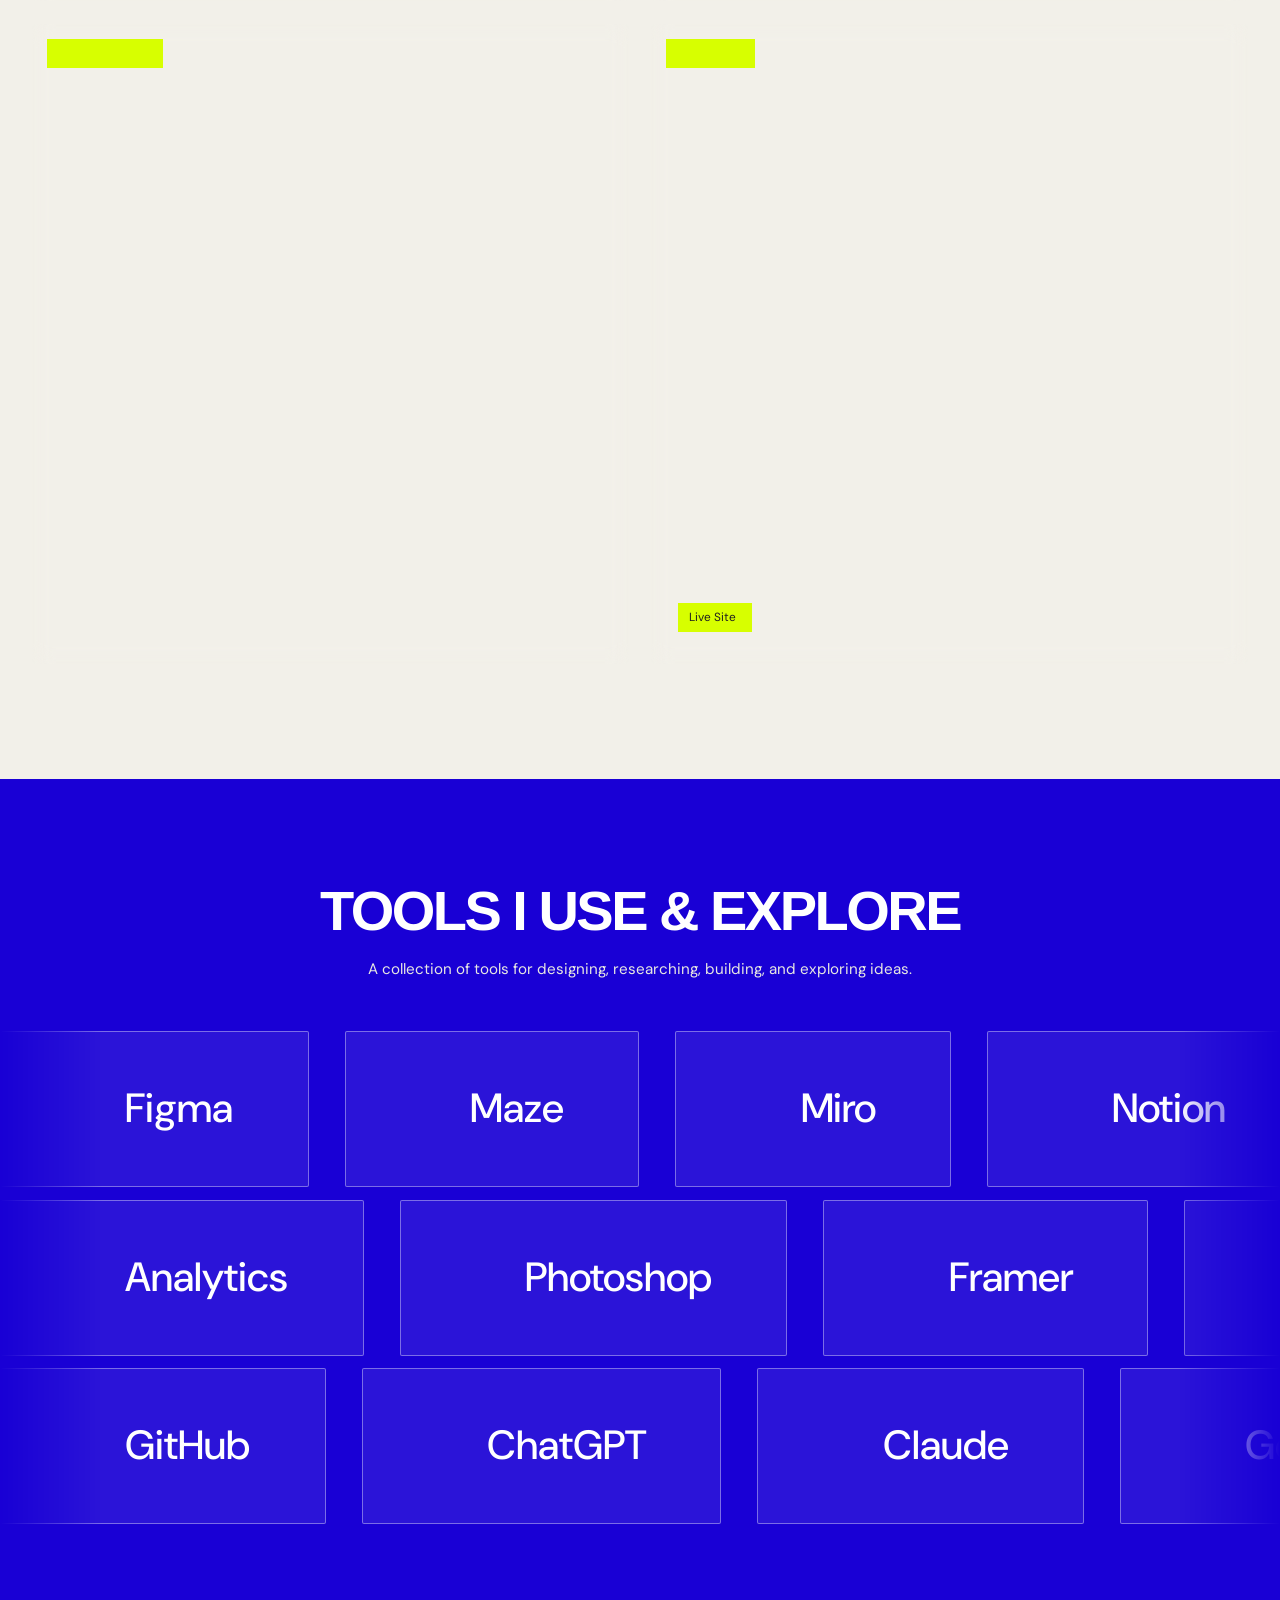
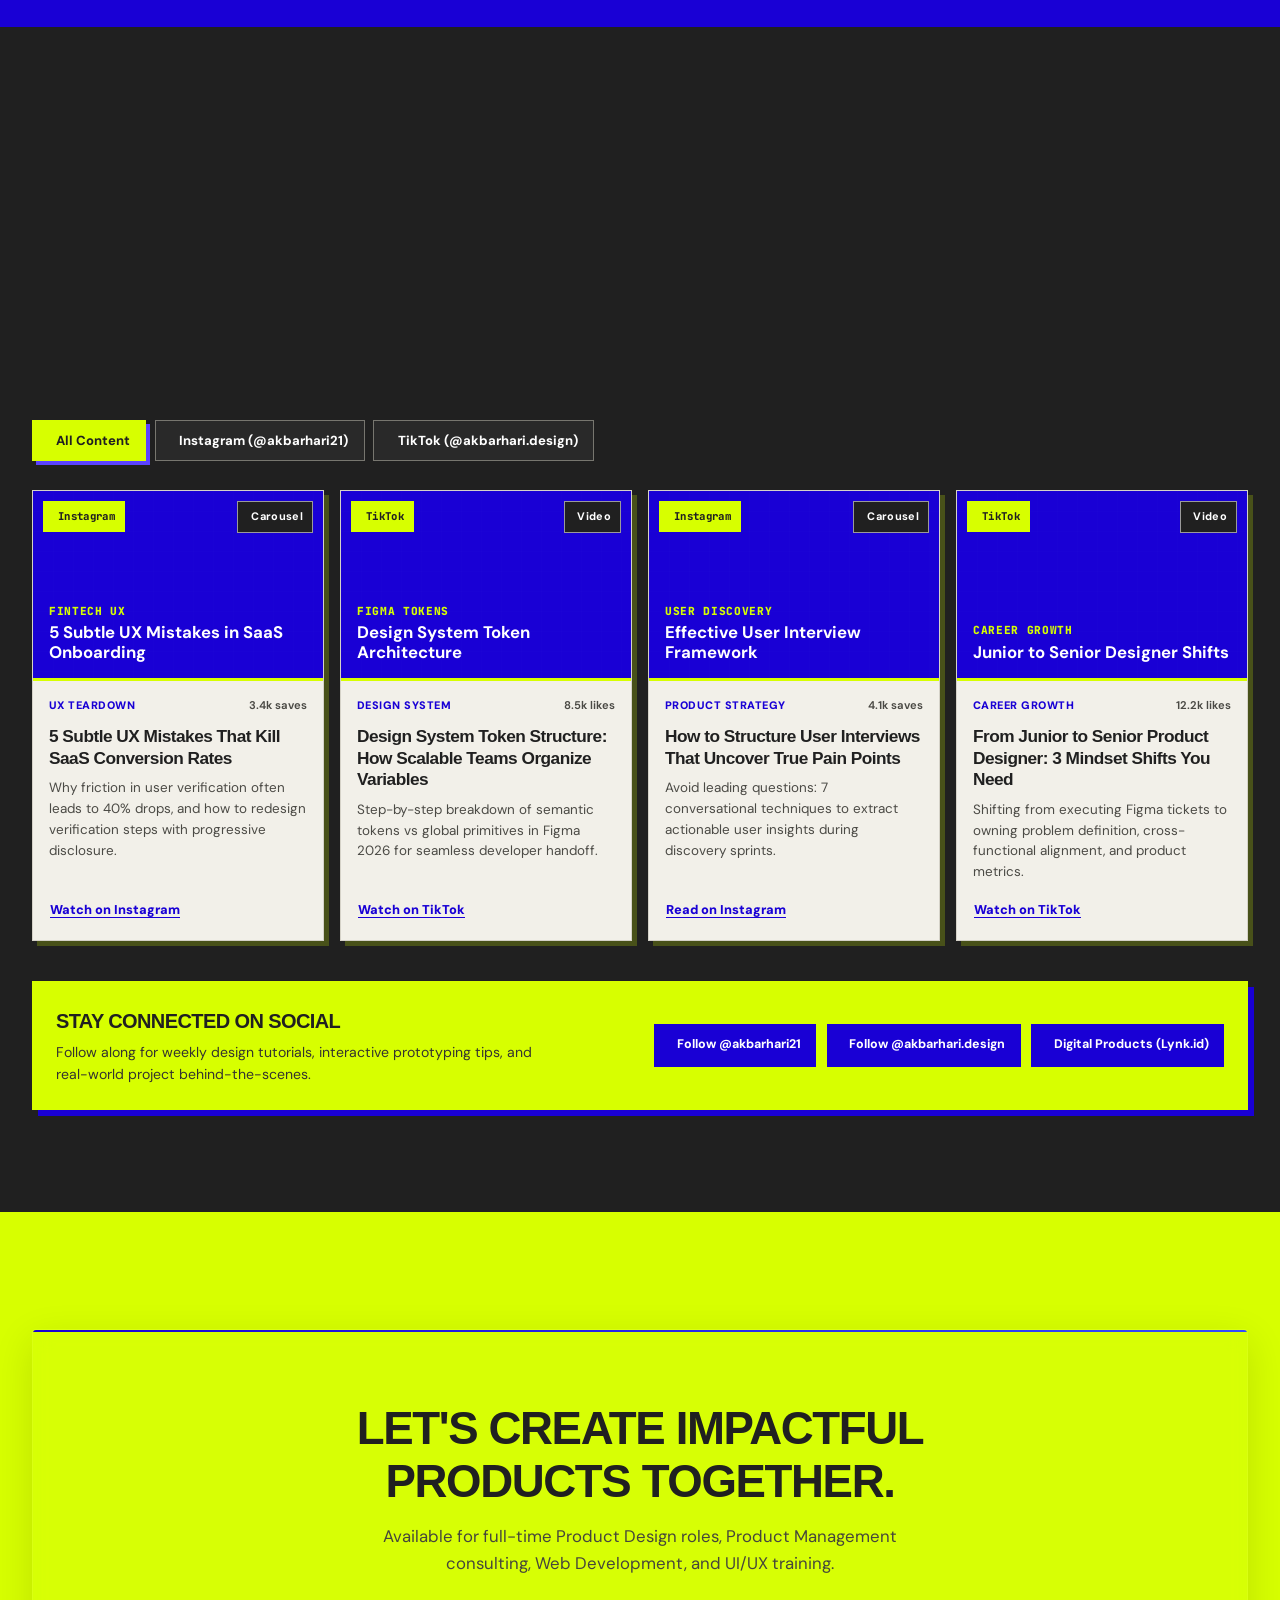
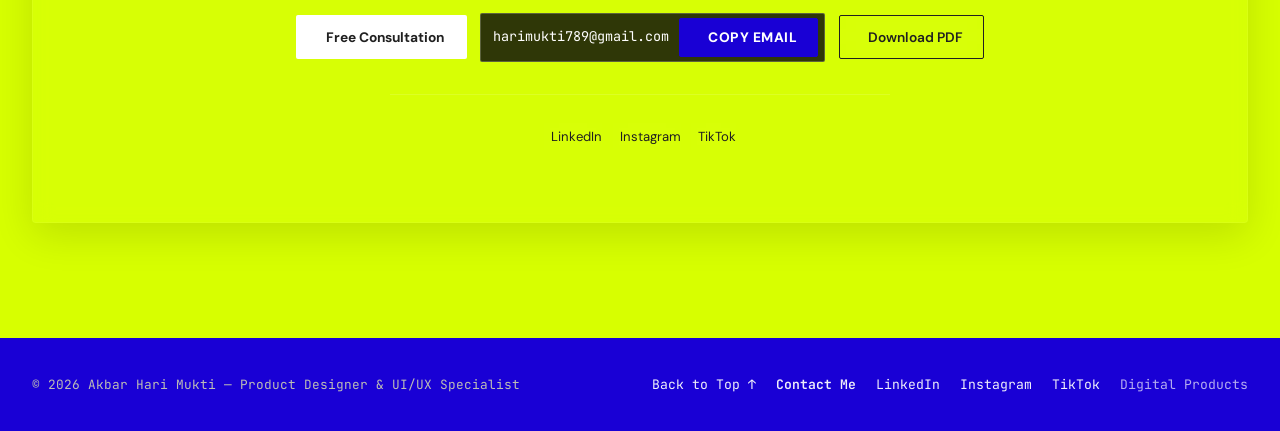
==== commit 022aa43d: "Update theme - major" ====
--- a/index.html
+++ b/index.html
@@ -97,11 +97,11 @@
       }
     </script>
 
-    <!-- Google Fonts: Bricolage Grotesque & JetBrains Mono -->
+    <!-- Google Fonts: Anton, DM Sans, JetBrains Mono & Plus Jakarta Sans -->
     <link rel="preconnect" href="https://fonts.googleapis.com" />
     <link rel="preconnect" href="https://fonts.gstatic.com" crossorigin />
     <link
-      href="https://fonts.googleapis.com/css2?family=Bricolage+Grotesque:opsz,wght@12..96,300;400;500;600;700;800&family=JetBrains+Mono:wght@400;500;600;700&display=swap"
+      href="https://fonts.googleapis.com/css2?family=Anton&family=DM+Sans:wght@400;500;600;700;800&family=JetBrains+Mono:wght@400;500;600;700&family=Plus+Jakarta+Sans:wght@400;500;600;700;800&display=swap"
       rel="stylesheet"
     />
 
@@ -109,61 +109,63 @@
     <link rel="stylesheet" type="text/css" href="https://unpkg.com/@phosphor-icons/web@2.1.1/src/regular/style.css" />
     <link rel="stylesheet" href="css/style.css" />
     <link rel="icon" type="image/png" sizes="64x64" href="assets/thumbs/favicon.png" />
-
-
   </head>
   <body>
-    <!-- Sticky Header Navigation -->
-    <header class="header">
-      <div class="container">
-        <nav class="navbar">
+    <!-- Sticky Header Navigation: Aurelia Aesthetic -->
+    <header class="header aurelia-header">
+      <div class="header-container">
+        <nav class="navbar aurelia-navbar">
+          <!-- Brand Logo with 4-Point Star -->
           <a
             href="#home"
-            class="nav-brand"
-            aria-label="Akbar Hari Mukti Homepage"
+            class="nav-brand-aurelia"
+            aria-label="Akbar Hari Mukti Portfolio Homepage"
           >
-            <!-- <div class="brand-symbol">A</div> -->
-            <div class="brand-text">
-              <span class="brand-name">Akbar Hari Mukti</span>
-              <span class="brand-title">Product Designer</span>
+            <span class="brand-star-mark" aria-hidden="true">
+              <svg viewBox="0 0 40 40" width="30" height="30" fill="none" xmlns="http://www.w3.org/2000/svg">
+                <path d="M20 0C20 11.0457 28.9543 20 40 20C28.9543 20 20 28.9543 20 40C20 28.9543 11.0457 20 0 20C11.0457 20 20 11.0457 20 0Z" fill="#CCFF00"/>
+                <path d="M20 6L21.5 18.5L34 20L21.5 21.5L20 34L18.5 21.5L6 20L18.5 18.5L20 6Z" fill="#CCFF00"/>
+              </svg>
+            </span>
+            <div class="brand-logotype">
+              <span class="brand-name">AKBAR HARI MUKTI</span>
+              <span class="brand-sub">PRODUCT DESIGNER</span>
             </div>
           </a>
 
           <!-- Desktop Navigation Links -->
-          <ul class="nav-links">
-            <li><a href="#about" class="nav-link">Who Am I</a></li>
-            <li><a href="#process" class="nav-link">Process</a></li>
-            <li><a href="#projects" class="nav-link">Projects</a></li>
-            <li><a href="#toolkit" class="nav-link">Toolkit</a></li>
-            <li><a href="#creator" class="nav-link">Creator</a></li>
-            <li><a href="#contact" class="nav-link">Contact</a></li>
+          <ul class="nav-links aurelia-nav-links">
+            <li><a href="#home" class="nav-link active">HOME</a></li>
+            <li><a href="#about" class="nav-link">ABOUT</a></li>
+            <li><a href="#process" class="nav-link">PROCESS</a></li>
+            <li><a href="#projects" class="nav-link">PORTFOLIO</a></li>
+            <li><a href="#toolkit" class="nav-link">TOOLKIT</a></li>
+            <li><a href="#contact" class="nav-link">CONTACT</a></li>
           </ul>
 
-          <!-- Action Area: Desktop WA button + Mobile Popup Trigger -->
-          <div class="nav-actions">
+          <!-- Action Area: Phone Badge + Mobile Toggle -->
+          <div class="nav-actions aurelia-nav-actions">
             <a
               href="https://wa.me/6285839328549"
               target="_blank"
               rel="noopener noreferrer"
-              class="btn btn-wa-header"
-              title="Chat via WhatsApp"
+              class="aurelia-phone-badge"
+              title="Contact via WhatsApp / Phone"
             >
-              <i class="ph ph-whatsapp-logo"></i>
-              <span>Free Consultation</span>
+              <span class="phone-icon-pill" aria-hidden="true">
+                <svg viewBox="0 0 24 24" width="20" height="20" fill="currentColor">
+                  <path d="M6.62 10.79a15.053 15.053 0 006.59 6.59l2.2-2.2a1 1 0 011.02-.24c1.12.37 2.33.57 3.57.57a1 1 0 011 1V20a1 1 0 01-1 1A17 17 0 013 4a1 1 0 011-1h3.5a1 1 0 011 1c0 1.25.2 2.45.57 3.57a1 1 0 01-.25 1.02l-2.2 2.2z"/>
+                </svg>
+              </span>
+              <div class="phone-text-block">
+                <span class="phone-label">LET'S TALK</span>
+                <span class="phone-number">+62 858 3932 8549</span>
+              </div>
             </a>
-
-            <!-- Mobile Quick Contact Button -->
-            <button
-              class="btn-contact-nav-trigger"
-              data-open-contact-popup
-              aria-label="Open contact popup"
-            >
-              <span>Contact</span>
-            </button>
 
             <!-- Mobile Menu Drawer Toggle -->
             <button
-              class="mobile-toggle"
+              class="mobile-toggle aurelia-mobile-toggle"
               id="mobile-menu-toggle"
               aria-label="Toggle navigation menu"
             >
@@ -177,89 +179,197 @@
     </header>
 
     <!-- Mobile Drawer Menu (Uncluttered) -->
-    <div class="mobile-nav" id="mobile-nav-drawer">
+    <div class="mobile-nav aurelia-mobile-nav" id="mobile-nav-drawer">
+      <div class="mobile-nav-header">
+        <span class="mobile-brand-title">AKBAR HARI MUKTI</span>
+        <button class="mobile-nav-close" id="mobile-menu-close" aria-label="Close menu">&times;</button>
+      </div>
       <a href="#home">Home</a>
-      <a href="#about">Who Am I</a>
-      <a href="#process">Design Process</a>
-      <a href="#projects">Projects (50+ Done)</a>
+      <a href="#about">About</a>
+      <a href="#process">Process</a>
+      <a href="#projects">Portfolio</a>
       <a href="#toolkit">Toolkit</a>
-      <a href="#creator">Creator &amp; Content</a>
-      <!-- Contact Popup Trigger Inside Mobile Menu -->
-      <a
-        href="#"
-        data-open-contact-popup
-        style="color: var(--accent-orange); font-weight: 700"
-      >
-        💬 Free Consultation
-      </a>
+      <a href="#contact">Contact</a>
+      <div class="mobile-nav-footer">
+        <a
+          href="https://wa.me/6285839328549"
+          target="_blank"
+          rel="noopener noreferrer"
+          class="btn-mobile-call"
+        >
+          <svg viewBox="0 0 24 24" width="18" height="18" fill="currentColor"><path d="M6.62 10.79a15.053 15.053 0 006.59 6.59l2.2-2.2a1 1 0 011.02-.24c1.12.37 2.33.57 3.57.57a1 1 0 011 1V20a1 1 0 01-1 1A17 17 0 013 4a1 1 0 011-1h3.5a1 1 0 011 1c0 1.25.2 2.45.57 3.57a1 1 0 01-.25 1.02l-2.2 2.2z"/></svg>
+          <span>+62 858 3932 8549</span>
+        </a>
+      </div>
     </div>
 
     <main>
-      <!-- Hero Section: editorial, centered composition -->
-      <section class="hero hero-editorial" id="home">
-        <div class="container">
-          <div class="hero-editorial-intro">
-            <div class="hero-availability"><span class="availability-dot"></span> Product Designer · UI/UX Specialist</div>
-            <h1 class="hero-title">
-              Good Design
-              <span class="hero-title-emphasis">Clear Thinking <em>Better Experiences</em></span>
-            </h1>
-            <p class="hero-subtitle">
-              Hello, I’m <strong>Akbar Hari Mukti</strong> — a Product Designer with
-              <strong>5+ years of experience</strong>, turning complex ideas into
-              intuitive, thoughtful experiences across fintech, crypto, enterprise, and IoT.
-            </p>
-            <div class="hero-cta-group">
-              <a href="#projects" class="btn btn-primary">Explore selected work <i class="ph ph-arrow-up-right"></i></a>
-              <a href="https://wa.me/6285839328549" target="_blank" rel="noopener noreferrer" class="btn btn-secondary">
-                <i class="ph ph-chat-circle-dots"></i><span>Let’s talk</span>
-              </a>
-            </div>
-            <div class="social-links-bar" aria-label="Social profiles">
-              <a href="https://www.linkedin.com/in/akbarharimukti/" target="_blank" rel="noopener noreferrer" class="social-pill" title="LinkedIn Profile"><i class="ph ph-linkedin-logo"></i><span>LinkedIn</span></a>
-              <a href="https://www.instagram.com/akbarhari21/" target="_blank" rel="noopener noreferrer" class="social-pill" title="Instagram Profile"><i class="ph ph-instagram-logo"></i><span>Instagram</span></a>
-              <a href="https://www.tiktok.com/@akbarhari.design" target="_blank" rel="noopener noreferrer" class="social-pill" title="TikTok Profile"><i class="ph ph-tiktok-logo"></i><span>TikTok</span></a>
-            </div>
-          </div>
-
-          <div class="hero-editorial-stage">
-            <div class="hero-stage-orbit hero-stage-orbit-one"></div>
-            <div class="hero-stage-orbit hero-stage-orbit-two"></div>
-            <div class="hero-stage-note hero-stage-note-left">
-              <span class="stage-note-icon"><i class="ph ph-compass-tool"></i></span>
-              <span class="stage-note-title">Research first</span>
-              <span class="stage-note-copy">Understand people.<br>Design with purpose.</span>
-            </div>
-            <div class="hero-stage-note hero-stage-note-right">
-              <span class="stage-note-kicker">MY FOCUS</span>
-              <span class="stage-note-title">Less friction.<br>More clarity.</span>
-              <span class="stage-note-copy">UX strategy · Product UI</span>
-            </div>
-            <div class="hero-visual-col">
-              <div class="hero-visual-card">
-                <div class="hero-avatar-wrapper">
-                  <img
-                    src="assets/thumbs/akbar_avatar_hero.jpg"
-                    alt="Akbar Hari Mukti — Product Designer and UI/UX Specialist"
-                    class="hero-avatar-img"
-                    width="600"
-                    height="600"
-                    fetchpriority="high"
-                  />
-                  <div class="hero-avatar-overlay">
-                    <div>
-                      <div class="avatar-info-name">Akbar Hari Mukti</div>
-                      <div class="avatar-info-role">Product Designer / UI/UX Specialist</div>
-                    </div>
-                    <span class="hero-avatar-mark"><i class="ph ph-arrow-down-right"></i></span>
-                  </div>
-                </div>
-              </div>
-            </div>
-            <div class="hero-stage-caption"><span>SELECTED WORK & THINKING</span><span>PORTFOLIO · 2026</span></div>
-          </div>
-
-
+      <!-- Hero Section: Aurelia High-Impact 3D Layered Typography -->
+      <section class="hero hero-aurelia" id="home">
+        <!-- Background Texture Overlay -->
+        <div class="hero-bg-backdrop" aria-hidden="true"></div>
+
+        <div class="hero-stage-container">
+          <!-- LEFT COLUMN: Research Note & Statistics -->
+          <div class="hero-col-left">
+            <!-- Research First Note Card -->
+            <div class="hero-team-badge">
+              <div class="hero-note-card">
+                <span class="note-card-label">RESEARCH FIRST</span>
+                <p class="note-card-copy">Understand people.<br>Design with purpose.</p>
+              </div>
+            </div>
+
+            <!-- Vertical Stats Stack -->
+            <div class="hero-stats-block">
+              <div class="stat-cell">
+                <div class="stat-number">5 <span class="stat-plus">+</span></div>
+                <div class="stat-label">YEARS EXP</div>
+              </div>
+              <div class="stat-cell-divider" aria-hidden="true"></div>
+              <div class="stat-cell">
+                <div class="stat-number">50 <span class="stat-plus">+</span></div>
+                <div class="stat-label">PROJECTS DONE</div>
+              </div>
+              <div class="stat-cell-divider" aria-hidden="true"></div>
+              <div class="stat-cell">
+                <div class="stat-number">100<span class="stat-plus">%</span></div>
+                <div class="stat-label">CLIENT SATISFACTION</div>
+              </div>
+            </div>
+          </div>
+
+          <!-- CENTER STAGE: 3D Layered Typography + Cutout Model -->
+          <div class="hero-center-visual">
+            <!-- Kicker above giant text -->
+            <div class="hero-center-kicker" aria-hidden="false">
+              <span>Product Designer · UI/UX Specialist</span>
+            </div>
+
+            <!-- Layer 1: Solid Giant Text BEHIND the person -->
+            <div class="hero-giant-typography hero-typo-solid" aria-hidden="true">
+              <span class="typo-word word-creative">GOOD DESIGN</span>
+              <span class="typo-word word-agency">CLEAR THINKING</span>
+            </div>
+
+            <!-- Layer 2: Transparent Cutout Model -->
+            <div class="hero-model-silhouette">
+              <img
+                id="hero-model-image"
+                src="assets/images/akbar_cutout.png"
+                alt="Akbar Hari Mukti — Product Designer"
+                class="hero-model-img"
+                width="1381"
+                height="1575"
+                fetchpriority="high"
+              />
+            </div>
+
+            <!-- Layer 3: Outline Giant Text IN FRONT of the person -->
+            <div class="hero-giant-typography hero-typo-stroke" aria-hidden="true">
+              <span class="typo-word word-creative">GOOD DESIGN</span>
+              <span class="typo-word word-agency">CLEAR THINKING</span>
+            </div>
+
+            <!-- Name & Role Label (Anchored bottom of center) -->
+            <div class="hero-center-nametag">
+              <span class="nametag-name">Akbar Hari Mukti</span>
+              <span class="nametag-role">Product Designer / UI·UX Specialist</span>
+            </div>
+          </div>
+
+          <!-- RIGHT COLUMN: Focus Badge, Bio, CTA & Socials -->
+          <div class="hero-col-right">
+            <!-- Focus Orbit Badge -->
+            <div class="hero-focus-orb">
+              <div class="focus-orb-ring" aria-hidden="true"></div>
+              <div class="focus-orb-inner">
+                <span class="focus-label">MY FOCUS</span>
+                <span class="focus-tagline">Less friction.<br>More clarity.</span>
+                <span class="focus-sub">UX strategy · Product UI</span>
+              </div>
+            </div>
+
+            <!-- Description & CTA Buttons -->
+            <div class="hero-right-callout">
+              <p class="hero-blurb">
+                Hello, I'm Akbar Hari Mukti — a Product Designer with 5+ years of experience, turning complex ideas into intuitive, thoughtful experiences across fintech, crypto, enterprise, and IoT.
+              </p>
+              <div class="hero-cta-group">
+                <a href="#projects" class="btn-aurelia-pill">
+                  <span>EXPLORE SELECTED WORK</span>
+                  <span class="pill-arrow-circle" aria-hidden="true">
+                    <svg viewBox="0 0 24 24" width="12" height="12" fill="none" stroke="currentColor" stroke-width="2.5" stroke-linecap="round" stroke-linejoin="round">
+                      <line x1="7" y1="17" x2="17" y2="7"></line>
+                      <polyline points="7 7 17 7 17 17"></polyline>
+                    </svg>
+                  </span>
+                </a>
+                <a href="https://wa.me/6285839328549" target="_blank" rel="noopener noreferrer" class="btn-aurelia-pill btn-aurelia-talk">
+                  <span>LET'S TALK</span>
+                  <span class="pill-arrow-circle" aria-hidden="true">
+                    <svg viewBox="0 0 24 24" width="12" height="12" fill="none" stroke="currentColor" stroke-width="2.5" stroke-linecap="round" stroke-linejoin="round">
+                      <line x1="7" y1="17" x2="17" y2="7"></line>
+                      <polyline points="7 7 17 7 17 17"></polyline>
+                    </svg>
+                  </span>
+                </a>
+              </div>
+            </div>
+
+            <!-- Social Links Row -->
+            <div class="hero-social-row">
+              <a href="https://www.linkedin.com/in/akbarharimukti/" target="_blank" rel="noopener noreferrer" class="hero-social-pill" title="LinkedIn">LinkedIn</a>
+              <a href="https://www.instagram.com/akbarhari21/" target="_blank" rel="noopener noreferrer" class="hero-social-pill" title="Instagram">Instagram</a>
+              <a href="https://www.tiktok.com/@akbarhari.design" target="_blank" rel="noopener noreferrer" class="hero-social-pill" title="TikTok">TikTok</a>
+            </div>
+
+            <!-- Bottom Caption -->
+            <div class="hero-bottom-caption">
+              <span>SELECTED WORK & THINKING</span>
+              <span>PORTFOLIO · 2026</span>
+            </div>
+          </div>
+        </div>
+
+        <!-- Running text ribbon (horizontal, seamless loop via two identical groups) -->
+        <div class="hero-running-divider" aria-label="Services ticker">
+          <div class="running-ribbon">
+            <div class="running-track">
+              <div class="running-group">
+              <span class="ticker-word">PRODUCT DESIGN</span>
+              <span class="ticker-star" aria-hidden="true">✦</span>
+              <span class="ticker-word">UI/UX SPECIALIST</span>
+              <span class="ticker-star" aria-hidden="true">✦</span>
+              <span class="ticker-word">DESIGN SYSTEMS</span>
+              <span class="ticker-star" aria-hidden="true">✦</span>
+              <span class="ticker-word">USER RESEARCH</span>
+              <span class="ticker-star" aria-hidden="true">✦</span>
+              <span class="ticker-word">WEB DEVELOPMENT</span>
+              <span class="ticker-star" aria-hidden="true">✦</span>
+              <span class="ticker-word">PROTOTYPING</span>
+              <span class="ticker-star" aria-hidden="true">✦</span>
+              <span class="ticker-word">PRODUCT STRATEGY</span>
+              <span class="ticker-star" aria-hidden="true">✦</span>
+              </div>
+              <div class="running-group" aria-hidden="true">
+              <span class="ticker-word">PRODUCT DESIGN</span>
+              <span class="ticker-star" aria-hidden="true">✦</span>
+              <span class="ticker-word">UI/UX SPECIALIST</span>
+              <span class="ticker-star" aria-hidden="true">✦</span>
+              <span class="ticker-word">DESIGN SYSTEMS</span>
+              <span class="ticker-star" aria-hidden="true">✦</span>
+              <span class="ticker-word">USER RESEARCH</span>
+              <span class="ticker-star" aria-hidden="true">✦</span>
+              <span class="ticker-word">WEB DEVELOPMENT</span>
+              <span class="ticker-star" aria-hidden="true">✦</span>
+              <span class="ticker-word">PROTOTYPING</span>
+              <span class="ticker-star" aria-hidden="true">✦</span>
+              <span class="ticker-word">PRODUCT STRATEGY</span>
+              <span class="ticker-star" aria-hidden="true">✦</span>
+              </div>
+            </div>
+          </div>
         </div>
       </section>
 
@@ -339,8 +449,8 @@
                     <span
                       class="accordion-badge"
                       style="
-                        background: rgba(245, 79, 27, 0.15);
-                        border-color: rgba(245, 79, 27, 0.4);
+                        background: rgba(215, 255, 0, 0.15);
+                        border-color: rgba(215, 255, 0, 0.4);
                         color: var(--accent-orange);
                       "
                       >Research</span
@@ -383,8 +493,8 @@
                     <span
                       class="accordion-badge"
                       style="
-                        background: rgba(245, 79, 27, 0.15);
-                        border-color: rgba(245, 79, 27, 0.4);
+                        background: rgba(215, 255, 0, 0.15);
+                        border-color: rgba(215, 255, 0, 0.4);
                         color: var(--accent-orange);
                       "
                       >Trainer</span
@@ -397,6 +507,20 @@
                   Mentoring aspiring designers, leading UI/UX bootcamps, and
                   coaching teams on modern design systems, Figma workflows, and
                   design thinking.
+                </div>
+              </details>
+
+              <!-- Item 5: Graphic Design -->
+              <details class="accordion-item">
+                <summary class="accordion-summary">
+                  <div class="accordion-title-wrap">
+                    <span class="accordion-badge">Visual</span>
+                    <span class="accordion-title">Graphic Design</span>
+                  </div>
+                  <i class="ph ph-caret-down accordion-icon"></i>
+                </summary>
+                <div class="accordion-content">
+                  Creating clear visual communication through graphic assets, social media creatives, presentation layouts, and supporting brand materials that keep digital products and campaigns visually consistent.
                 </div>
               </details>
             </div>
--- a/css/style.css
+++ b/css/style.css
@@ -1,52 +1,33 @@
 /* ===================================================================
-   Akbar Hari Mukti - UI/UX Specialist & Product Designer Portfolio
-   Theme: Pure Dark (#020202) | Style: Sharp, Glassmorphic & Refined
-   Accents & Decoration: #1E05C1 (Royal Indigo) & #F54F1B (Hyper Orange)
-   Typography: Bricolage Grotesque & JetBrains Mono
-   =================================================================== */
+Akbar Hari Mukti - UI/UX Specialist & Product Designer Portfolio
+Theme: Pure Dark (#020202) | Style: Sharp, Glassmorphic & Refined
+Accents & Decoration: #1E05C1 (Royal Indigo) & #D7FF00 (Hyper Orange)
+Typography: Bricolage Grotesque & JetBrains Mono
+=================================================================== */
 
 /* Fonts are preconnected and preloaded via <link> in HTML for zero render blocking */
 
 :root {
-  --bg-main: #020202;
-  --bg-surface: #07080b;
-  --bg-card: rgba(12, 14, 19, 0.65);
-  --bg-card-hover: rgba(18, 21, 29, 0.85);
-  --bg-elevated: rgba(22, 25, 34, 0.9);
-  
-  --border-subtle: rgba(255, 255, 255, 0.08);
-  --border-mid: rgba(255, 255, 255, 0.15);
-  --border-active: rgba(255, 255, 255, 0.3);
-  
-  /* Decorative Accents */
-  --accent-blue: #1E05C1;
-  --accent-orange: #F54F1B;
-  --accent-gradient: linear-gradient(135deg, #F54F1B 0%, #1E05C1 100%);
-  --accent-mint: #10b981;
-  
-  --text-main: #f8fafc;
-  --text-secondary: #94a3b8;
-  --text-muted: #64748b;
-  --text-dark: #020202;
-
-  --font-heading: 'Bricolage Grotesque', -apple-system, BlinkMacSystemFont, sans-serif;
-  --font-body: 'Bricolage Grotesque', -apple-system, BlinkMacSystemFont, sans-serif;
-  --font-mono: 'JetBrains Mono', monospace;
-
-  /* Subtle Crisp Corners (Reduced Round) */
-  --radius-xs: 3px;
-  --radius-sm: 6px;
-  --radius-md: 8px;
-  --radius-lg: 10px;
-  --radius-full: 6px;
-
-  /* Smooth Spring Motion */
   --transition-fast: 0.18s cubic-bezier(0.16, 1, 0.3, 1);
   --transition-smooth: 0.3s cubic-bezier(0.16, 1, 0.3, 1);
+  --btn-primary-bg: #ffffff;
+  --btn-primary-text: #080808;
+  --btn-primary-hover: #e8e8e8;
+  --btn-glass-bg: rgba(0, 0, 0, 0.38);
+  --btn-glass-hover: rgba(255, 255, 255, 0.10);
+  --btn-glass-border: rgba(255, 255, 255, 0.24);
+  --btn-glass-border-hover: rgba(255, 255, 255, 0.52);
+  --btn-ghost-hover: rgba(255, 255, 255, 0.08);
+  --btn-text: #ffffff;
+  --btn-muted: rgba(255, 255, 255, 0.72);
+  --btn-focus: #ffffff;
 }
 
 /* Base Reset */
-*, *::before, *::after {
+
+*,
+ *::before,
+ *::after {
   box-sizing: border-box;
   margin: 0;
   padding: 0;
@@ -62,43 +43,71 @@
 }
 
 body {
-  font-family: var(--font-body);
   background-color: transparent;
   color: var(--text-main);
   line-height: 1.6;
   overflow-x: hidden;
   position: relative;
+  isolation: isolate;
+  background: #050608;
 }
 
 /* Lightweight CSS-only metallic liquid background (no WebGL canvas). */
-#bg-canvas { display: none !important; }
-
-/* Minimal metallic atmosphere: transform-only motion keeps GPU cost low. */
-.bg-ambient-grid, .bg-radial-blue, .bg-radial-orange { display: none !important; }
-body { isolation: isolate; background: #050608; }
-body::before, body::after {
-  content: ""; position: fixed; pointer-events: none; z-index: -1;
-  inset: -18%; transform: translate3d(0,0,0); will-change: transform;
-}
+
+#bg-canvas {
+  display: none !important;
+}
+
+body::before,
+ body::after {
+  content: "";
+  position: fixed;
+  pointer-events: none;
+  z-index: -1;
+  inset: -18%;
+  transform: translate3d(0,0,0);
+  will-change: transform;
+}
+
 body::before {
   opacity: .42;
-  background:
-    radial-gradient(ellipse at 24% 34%, rgba(240,244,248,.18) 0%, rgba(124,136,148,.08) 17%, transparent 43%),
-    radial-gradient(ellipse at 76% 60%, rgba(224,230,236,.15) 0%, rgba(105,115,126,.07) 19%, transparent 45%),
-    radial-gradient(ellipse at 52% 8%, rgba(255,255,255,.08) 0%, transparent 34%);
+  background: radial-gradient(ellipse at 24% 34%, rgba(240,244,248,.18) 0%, rgba(124,136,148,.08) 17%, transparent 43%), radial-gradient(ellipse at 76% 60%, rgba(224,230,236,.15) 0%, rgba(105,115,126,.07) 19%, transparent 45%), radial-gradient(ellipse at 52% 8%, rgba(255,255,255,.08) 0%, transparent 34%);
   animation: mercury-drift-a 34s ease-in-out infinite alternate;
 }
+
 body::after {
   opacity: .25;
   background: radial-gradient(ellipse at 62% 42%, rgba(190,200,210,.16) 0%, rgba(76,85,95,.06) 24%, transparent 52%);
   animation: mercury-drift-b 46s ease-in-out infinite alternate;
 }
-@keyframes mercury-drift-a { from { transform: translate3d(-1.2%, -1%, 0) scale(1); } to { transform: translate3d(1.2%, 1%, 0) scale(1.025); } }
-@keyframes mercury-drift-b { from { transform: translate3d(1%, 1.2%, 0) scale(1.02); } to { transform: translate3d(-1%, -1.2%, 0) scale(1); } }
-@media (prefers-reduced-motion: reduce) { body::before, body::after { animation: none !important; } }
-
+
+@keyframes mercury-drift-a {
+  from {
+    transform: translate3d(-1.2%, -1%, 0) scale(1);
+  }
+  to {
+    transform: translate3d(1.2%, 1%, 0) scale(1.025);
+  }
+}
+
+@keyframes mercury-drift-b {
+  from {
+    transform: translate3d(1%, 1.2%, 0) scale(1.02);
+  }
+  to {
+    transform: translate3d(-1%, -1.2%, 0) scale(1);
+  }
+}
+
+@media (prefers-reduced-motion: reduce) {
+  body::before,
+   body::after {
+    animation: none !important;
+  }
+}
 
 /* Phosphor Icons Free Styles */
+
 .ph {
   display: inline-block;
   line-height: 1;
@@ -109,15 +118,10 @@
   font-size: 1.1em;
 }
 
-@keyframes ambientFloat {
-  0% { transform: translate(0, 0) scale(1); opacity: 0.8; }
-  100% { transform: translate(30px, 20px) scale(1.08); opacity: 1; }
-}
-
 /* Container */
+
 .container {
   width: 100%;
-  max-width: 1160px;
   margin: 0 auto;
   padding: 0 1.5rem;
   position: relative;
@@ -131,7 +135,13 @@
 }
 
 /* Typography */
-h1, h2, h3, h4, h5, h6 {
+
+h1,
+ h2,
+ h3,
+ h4,
+ h5,
+ h6 {
   font-family: var(--font-heading);
   letter-spacing: -0.03em;
   font-weight: 700;
@@ -148,47 +158,15 @@
   transition: all var(--transition-fast);
 }
 
-/* =========================================================================
-   Liquid Glass System (Pure Specular Refraction & Multi-layered Frosted Glass)
-   ========================================================================= */
-.liquid-glass,
-.glass-effect {
-  background: rgba(12, 16, 24, 0.48);
-  backdrop-filter: blur(24px) saturate(190%) contrast(104%);
-  -webkit-backdrop-filter: blur(24px) saturate(190%) contrast(104%);
-  border: 1px solid rgba(255, 255, 255, 0.12);
-  box-shadow: 
-    inset 0 1px 1px 0 rgba(255, 255, 255, 0.2),
-    inset 0 -1px 1px 0 rgba(0, 0, 0, 0.4),
-    0 16px 36px -8px rgba(0, 0, 0, 0.55);
-  position: relative;
-}
-
-/* Specular Light Rim (Top Glare Reflection) */
-.liquid-glass::before {
-  content: '';
-  position: absolute;
-  top: 0;
-  left: 0;
-  right: 0;
-  height: 1px;
-  background: linear-gradient(90deg, transparent 0%, rgba(255, 255, 255, 0.35) 45%, rgba(245, 79, 27, 0.3) 75%, transparent 100%);
-  pointer-events: none;
-  z-index: 2;
-}
-
 /* Sticky Header Navigation (Refined Liquid Glass Bar) */
+
 .header {
   position: sticky;
   top: 0;
   z-index: 100;
-  backdrop-filter: blur(28px) saturate(190%);
   -webkit-backdrop-filter: blur(28px) saturate(190%);
   background-color: rgba(4, 5, 8, 0.72);
   border-bottom: 1px solid rgba(255, 255, 255, 0.09);
-  box-shadow: 
-    inset 0 1px 0 0 rgba(255, 255, 255, 0.08),
-    0 12px 32px rgba(0, 0, 0, 0.5);
   transition: all var(--transition-fast);
 }
 
@@ -205,38 +183,13 @@
   gap: 0.75rem;
 }
 
-.brand-symbol {
-  width: 32px;
-  height: 32px;
-  border-radius: var(--radius-xs);
-  background: linear-gradient(135deg, rgba(245, 79, 27, 0.2), rgba(30, 5, 193, 0.35));
-  border: 1px solid rgba(245, 79, 27, 0.4);
-  display: flex;
-  align-items: center;
-  justify-content: center;
-  font-weight: 800;
-  font-size: 0.85rem;
-  color: var(--text-main);
-  letter-spacing: -0.02em;
-}
-
 .brand-text {
   display: flex;
   flex-direction: column;
 }
 
 .brand-name {
-  font-weight: 700;
-  font-size: 0.98rem;
-  letter-spacing: -0.015em;
-  color: var(--text-main);
   line-height: 1.2;
-}
-
-.brand-title {
-  font-size: 0.72rem;
-  color: var(--text-muted);
-  font-family: var(--font-mono);
 }
 
 .nav-links {
@@ -253,9 +206,6 @@
 }
 
 .nav-link {
-  font-size: 0.88rem;
-  font-weight: 500;
-  color: var(--text-secondary);
   padding: 0.35rem 0;
   position: relative;
 }
@@ -270,34 +220,8 @@
   gap: 0.75rem;
 }
 
-.status-badge {
-  display: none;
-  align-items: center;
-  gap: 6px;
-  padding: 4px 10px;
-  background-color: rgba(245, 79, 27, 0.08);
-  border: 1px solid rgba(245, 79, 27, 0.25);
-  border-radius: var(--radius-xs);
-  font-size: 0.72rem;
-  font-family: var(--font-mono);
-  color: var(--accent-orange);
-}
-
-@media (min-width: 680px) {
-  .status-badge {
-    display: inline-flex;
-  }
-}
-
-.pulse-dot {
-  width: 5px;
-  height: 5px;
-  background-color: var(--accent-orange);
-  border-radius: 50%;
-  box-shadow: 0 0 8px var(--accent-orange);
-}
-
 /* Buttons (Sharp Corners + Glass Effects) */
+
 .btn {
   display: inline-flex;
   align-items: center;
@@ -352,10 +276,8 @@
 }
 
 .btn-secondary {
-  background: rgba(14, 17, 24, 0.6);
   backdrop-filter: blur(12px);
   -webkit-backdrop-filter: blur(12px);
-  color: var(--text-main);
   border-color: var(--border-mid);
 }
 
@@ -365,21 +287,6 @@
   transform: translateY(-2px);
 }
 
-.btn-wa-hero {
-  background: linear-gradient(135deg, rgba(245, 79, 27, 0.25), rgba(30, 5, 193, 0.35));
-  backdrop-filter: blur(14px);
-  -webkit-backdrop-filter: blur(14px);
-  border: 1px solid var(--accent-orange);
-  color: #fff;
-  font-family: var(--font-mono);
-}
-
-.btn-wa-hero:hover {
-  background: var(--accent-orange);
-  transform: translateY(-2px);
-  box-shadow: 0 8px 24px rgba(245, 79, 27, 0.35);
-}
-
 .btn-live-site {
   display: inline-flex;
   align-items: center;
@@ -387,9 +294,9 @@
   padding: 4px 10px;
   font-size: 0.74rem;
   font-family: var(--font-mono);
-  background: rgba(245, 79, 27, 0.12);
+  background: rgba(215, 255, 0, 0.12);
   backdrop-filter: blur(8px);
-  border: 1px solid rgba(245, 79, 27, 0.35);
+  border: 1px solid rgba(215, 255, 0, 0.35);
   color: var(--accent-orange);
   border-radius: var(--radius-xs);
   transition: all var(--transition-fast);
@@ -422,6 +329,7 @@
 }
 
 /* Mobile Toggle */
+
 .mobile-toggle {
   display: flex;
   flex-direction: column;
@@ -454,9 +362,11 @@
 .mobile-toggle.active span:nth-child(1) {
   transform: translateY(7px) rotate(45deg);
 }
+
 .mobile-toggle.active span:nth-child(2) {
   opacity: 0;
 }
+
 .mobile-toggle.active span:nth-child(3) {
   transform: translateY(-7px) rotate(-45deg);
 }
@@ -494,251 +404,26 @@
   border-bottom: 1px solid rgba(255, 255, 255, 0.05);
 }
 
-/* Hero Section */
-.hero {
-  padding: 5rem 0 4rem;
-  position: relative;
-}
-
-@media (min-width: 900px) {
-  .hero {
-    padding: 7rem 0 5rem;
-  }
-}
-
-.hero-grid {
-  display: grid;
-  grid-template-columns: 1fr;
-  gap: 3rem;
-  align-items: center;
-}
-
-@media (min-width: 992px) {
-  .hero-grid {
-    grid-template-columns: 1.35fr 0.85fr;
-    gap: 4rem;
-  }
-}
-
-.hero-meta-bar {
-  display: flex;
-  align-items: center;
-  flex-wrap: wrap;
-  gap: 0.75rem;
-  margin-bottom: 1.25rem;
-}
-
-.hero-badge {
-  display: inline-flex;
-  align-items: center;
-  gap: 0.4rem;
-  background: rgba(14, 17, 24, 0.6);
-  backdrop-filter: blur(10px);
-  border: 1px solid rgba(245, 79, 27, 0.3);
-  padding: 4px 12px;
-  border-radius: var(--radius-xs);
-  font-family: var(--font-mono);
-  font-size: 0.75rem;
-  color: var(--accent-orange);
-}
-
-.hero-title {
-  font-size: 2.85rem;
-  line-height: 1.1;
-  font-weight: 800;
-  letter-spacing: -0.04em;
-  margin-bottom: 1.25rem;
-}
-
-@media (min-width: 640px) {
-  .hero-title {
-    font-size: 3.75rem;
-  }
-}
-
-@media (min-width: 1024px) {
-  .hero-title {
-    font-size: 4.35rem;
-  }
-}
-
-.hero-title .accent-orange {
-  color: var(--accent-orange);
-}
-
-.hero-subtitle {
-  font-size: 1.12rem;
-  line-height: 1.65;
-  color: var(--text-secondary);
-  max-width: 640px;
-  margin-bottom: 2rem;
-}
-
-.hero-cta-group {
-  display: flex;
-  flex-wrap: wrap;
-  align-items: center;
-  gap: 0.85rem;
-  margin-bottom: 2rem;
-}
-
-/* Social Media Pills */
-.social-links-bar {
-  display: flex;
-  align-items: center;
-  flex-wrap: wrap;
-  gap: 0.55rem;
-  margin-bottom: 2.5rem;
-}
-
 .social-pill {
   display: inline-flex;
   align-items: center;
   gap: 7px;
-  padding: 5px 12px;
-  border-radius: var(--radius-xs);
-  background: var(--bg-card);
   backdrop-filter: blur(12px);
-  border: 1px solid var(--border-subtle);
-  font-size: 0.76rem;
-  font-family: var(--font-mono);
-  color: var(--text-secondary);
   transition: all var(--transition-fast);
 }
 
 .social-pill i {
   font-size: 14px;
-  color: var(--text-main);
-}
-
-.social-pill:hover {
-  background: var(--bg-card-hover);
-  border-color: rgba(245, 79, 27, 0.45);
-  color: var(--text-main);
-  transform: translateY(-2px);
-}
-
-/* Hero Stats Row */
-.hero-stats-row {
-  display: grid;
-  grid-template-columns: repeat(2, 1fr);
-  gap: 1.5rem;
-  padding-top: 1.75rem;
-  border-top: 1px solid var(--border-subtle);
-}
-
-@media (min-width: 640px) {
-  .hero-stats-row {
-    grid-template-columns: repeat(4, 1fr);
-  }
-}
-
-.stat-item {
-  display: flex;
-  flex-direction: column;
-}
-
-.stat-number {
-  font-family: var(--font-heading);
-  font-size: 1.85rem;
+}
+
+/* Section Header */
+
+.section-header {
+  position: relative;
+}
+
+.section-title {
   font-weight: 800;
-  color: var(--text-main);
-  line-height: 1.1;
-}
-
-.stat-number .plus {
-  color: var(--accent-orange);
-}
-
-.stat-label {
-  font-size: 0.74rem;
-  color: var(--text-muted);
-  font-family: var(--font-mono);
-  margin-top: 3px;
-}
-
-/* Hero Visual Card (Liquid Glass Specular Box) */
-.hero-visual-card {
-  position: relative;
-  border-radius: var(--radius-md);
-  background: rgba(12, 16, 24, 0.48);
-  backdrop-filter: blur(24px) saturate(190%) contrast(104%);
-  -webkit-backdrop-filter: blur(24px) saturate(190%) contrast(104%);
-  border: 1px solid rgba(255, 255, 255, 0.12);
-  padding: 1rem;
-  overflow: hidden;
-  box-shadow: 
-    inset 0 1px 1px 0 rgba(255, 255, 255, 0.2),
-    inset 0 -1px 1px 0 rgba(0, 0, 0, 0.4),
-    0 24px 55px rgba(0, 0, 0, 0.7);
-  transition: transform var(--transition-smooth), border-color var(--transition-smooth), box-shadow var(--transition-smooth);
-}
-
-.hero-visual-card:hover {
-  border-color: rgba(30, 5, 193, 0.5);
-  transform: translateY(-4px);
-  box-shadow: 
-    inset 0 1px 1px 0 rgba(255, 255, 255, 0.28),
-    0 28px 60px rgba(0, 0, 0, 0.8),
-    0 0 24px rgba(30, 5, 193, 0.25);
-}
-
-.hero-avatar-wrapper {
-  position: relative;
-  border-radius: var(--radius-sm);
-  overflow: hidden;
-  border: 1px solid var(--border-subtle);
-  background: #000;
-}
-
-.hero-avatar-img {
-  width: 100%;
-  height: 340px;
-  object-fit: cover;
-  object-position: center 20%;
-  display: block;
-  transition: transform var(--transition-smooth);
-}
-
-.hero-visual-card:hover .hero-avatar-img {
-  transform: scale(1.02);
-}
-
-.hero-avatar-overlay {
-  position: absolute;
-  bottom: 0;
-  left: 0;
-  right: 0;
-  padding: 1.25rem;
-  background: linear-gradient(to top, rgba(2, 2, 2, 0.95) 0%, rgba(2, 2, 2, 0) 100%);
-  display: flex;
-  align-items: flex-end;
-  justify-content: space-between;
-}
-
-.avatar-info-name {
-  font-weight: 700;
-  font-size: 1.15rem;
-  color: var(--text-main);
-}
-
-.avatar-info-role {
-  font-size: 0.78rem;
-  font-family: var(--font-mono);
-  color: var(--accent-orange);
-}
-
-/* Section Header */
-.section-header {
-  margin-bottom: 2.75rem;
-  position: relative;
-}
-
-.section-title {
-  font-size: 2.25rem;
-  font-weight: 800;
-  line-height: 1.18;
-  letter-spacing: -0.03em;
   margin-bottom: 0.5rem;
 }
 
@@ -748,15 +433,9 @@
   }
 }
 
-.section-desc {
-  font-size: 1rem;
-  color: var(--text-secondary);
-  max-width: 660px;
-}
-
 /* Who Am I Section */
+
 .section-about {
-  padding: 5rem 0;
   position: relative;
 }
 
@@ -778,10 +457,7 @@
   backdrop-filter: blur(24px) saturate(190%) contrast(104%);
   -webkit-backdrop-filter: blur(24px) saturate(190%) contrast(104%);
   border: 1px solid rgba(255, 255, 255, 0.12);
-  box-shadow: 
-    inset 0 1px 1px 0 rgba(255, 255, 255, 0.18),
-    inset 0 -1px 1px 0 rgba(0, 0, 0, 0.4),
-    0 18px 40px rgba(0, 0, 0, 0.55);
+  box-shadow: inset 0 1px 1px 0 rgba(255, 255, 255, 0.18), inset 0 -1px 1px 0 rgba(0, 0, 0, 0.4), 0 18px 40px rgba(0, 0, 0, 0.55);
   border-radius: var(--radius-md);
   padding: 2.25rem;
   display: flex;
@@ -795,9 +471,7 @@
 .who-card-main:hover {
   border-color: rgba(255, 255, 255, 0.22);
   transform: translateY(-3px);
-  box-shadow: 
-    inset 0 1px 1px 0 rgba(255, 255, 255, 0.25),
-    0 24px 48px rgba(0, 0, 0, 0.65);
+  box-shadow: inset 0 1px 1px 0 rgba(255, 255, 255, 0.25), 0 24px 48px rgba(0, 0, 0, 0.65);
 }
 
 .who-card-main::before {
@@ -805,7 +479,6 @@
   position: absolute;
   top: 0;
   left: 0;
-  width: 3px;
   height: 100%;
   background: var(--accent-gradient);
 }
@@ -823,22 +496,20 @@
 }
 
 /* Capabilities List Box (Liquid Glass Panel) */
+
 .capabilities-list-box {
   background: rgba(12, 16, 24, 0.48);
   backdrop-filter: blur(24px) saturate(190%) contrast(104%);
   -webkit-backdrop-filter: blur(24px) saturate(190%) contrast(104%);
   border: 1px solid rgba(255, 255, 255, 0.12);
-  box-shadow: 
-    inset 0 1px 1px 0 rgba(255, 255, 255, 0.18),
-    inset 0 -1px 1px 0 rgba(0, 0, 0, 0.4),
-    0 18px 40px rgba(0, 0, 0, 0.55);
+  box-shadow: inset 0 1px 1px 0 rgba(255, 255, 255, 0.18), inset 0 -1px 1px 0 rgba(0, 0, 0, 0.4), 0 18px 40px rgba(0, 0, 0, 0.55);
   border-radius: var(--radius-md);
   padding: 1.75rem;
 }
 
 /* Design Process Section */
+
 .section-process {
-  padding: 5rem 0;
   border-top: 1px solid var(--border-subtle);
 }
 
@@ -859,51 +530,25 @@
 .process-steps-list {
   display: flex;
   flex-direction: column;
-  gap: 0.65rem;
 }
 
 .step-nav-item {
   display: flex;
   align-items: flex-start;
   gap: 1.1rem;
-  padding: 1.1rem 1.25rem;
-  border-radius: var(--radius-sm);
-  background: rgba(12, 16, 24, 0.38);
   backdrop-filter: blur(18px) saturate(180%);
   -webkit-backdrop-filter: blur(18px) saturate(180%);
-  border: 1px solid rgba(255, 255, 255, 0.08);
-  box-shadow: inset 0 1px 0 0 rgba(255, 255, 255, 0.06);
   cursor: pointer;
   transition: all var(--transition-fast);
   text-align: left;
 }
 
-.step-nav-item:hover {
-  border-color: rgba(255, 255, 255, 0.2);
-  background: rgba(18, 24, 36, 0.65);
-  transform: translateX(4px);
-  box-shadow: inset 0 1px 0 0 rgba(255, 255, 255, 0.12), 0 8px 24px rgba(0, 0, 0, 0.4);
-}
-
-.step-nav-item.active {
-  background: rgba(22, 28, 42, 0.85);
-  border-color: var(--accent-orange);
-  box-shadow: inset 0 1px 1px 0 rgba(255, 255, 255, 0.2), 0 10px 28px rgba(245, 79, 27, 0.18);
-}
-
 .step-number {
-  font-family: var(--font-mono);
   font-size: 0.72rem;
   font-weight: 700;
   padding: 3px 7px;
   border-radius: var(--radius-xs);
   background: #181d26;
-  color: var(--text-secondary);
-}
-
-.step-nav-item.active .step-number {
-  background: var(--accent-orange);
-  color: #fff;
 }
 
 .step-nav-content {
@@ -911,29 +556,19 @@
 }
 
 .step-nav-title {
-  font-size: 1.02rem;
   font-weight: 700;
-  color: var(--text-main);
   margin-bottom: 0.15rem;
 }
 
 .step-nav-summary {
   font-size: 0.82rem;
-  color: var(--text-muted);
 }
 
 .process-display-card {
-  background: rgba(12, 16, 24, 0.48);
   backdrop-filter: blur(24px) saturate(190%) contrast(104%);
   -webkit-backdrop-filter: blur(24px) saturate(190%) contrast(104%);
-  border: 1px solid rgba(255, 255, 255, 0.12);
-  border-radius: var(--radius-md);
   padding: 2.25rem;
   position: relative;
-  box-shadow: 
-    inset 0 1px 1px 0 rgba(255, 255, 255, 0.18),
-    inset 0 -1px 1px 0 rgba(0, 0, 0, 0.4),
-    0 20px 48px rgba(0, 0, 0, 0.6);
 }
 
 .display-step-badge {
@@ -943,14 +578,13 @@
   font-size: 0.72rem;
   padding: 3px 9px;
   border-radius: var(--radius-xs);
-  background: rgba(245, 79, 27, 0.1);
-  border: 1px solid rgba(245, 79, 27, 0.3);
+  background: rgba(215, 255, 0, 0.1);
+  border: 1px solid rgba(215, 255, 0, 0.3);
   color: var(--accent-orange);
   margin-bottom: 1rem;
 }
 
 .display-step-title {
-  font-size: 1.85rem;
   font-weight: 800;
   margin-bottom: 0.75rem;
 }
@@ -1001,6 +635,7 @@
 }
 
 /* Projects Section */
+
 .section-projects {
   padding: 5rem 0;
   border-top: 1px solid var(--border-subtle);
@@ -1064,24 +699,16 @@
   -webkit-backdrop-filter: blur(24px) saturate(190%) contrast(104%);
   border: 1px solid rgba(255, 255, 255, 0.1);
   border-radius: var(--radius-md);
-  overflow: hidden;
   display: flex;
   flex-direction: column;
   transition: all var(--transition-smooth);
   position: relative;
-  box-shadow: 
-    inset 0 1px 1px 0 rgba(255, 255, 255, 0.16),
-    inset 0 -1px 1px 0 rgba(0, 0, 0, 0.4),
-    0 18px 40px rgba(0, 0, 0, 0.55);
+  box-shadow: inset 0 1px 1px 0 rgba(255, 255, 255, 0.16), inset 0 -1px 1px 0 rgba(0, 0, 0, 0.4), 0 18px 40px rgba(0, 0, 0, 0.55);
 }
 
 .project-card:hover {
   border-color: rgba(30, 5, 193, 0.5);
-  transform: translateY(-5px);
-  box-shadow: 
-    inset 0 1px 1px 0 rgba(255, 255, 255, 0.25),
-    0 24px 50px rgba(0, 0, 0, 0.7),
-    0 0 24px rgba(30, 5, 193, 0.2);
+  box-shadow: inset 0 1px 1px 0 rgba(255, 255, 255, 0.25), 0 24px 50px rgba(0, 0, 0, 0.7), 0 0 24px rgba(30, 5, 193, 0.2);
 }
 
 .project-media-wrapper {
@@ -1186,21 +813,9 @@
 }
 
 /* Toolkit Section */
+
 .section-toolkit {
-  padding: 5rem 0;
   border-top: 1px solid var(--border-subtle);
-}
-
-.toolkit-grid {
-  display: grid;
-  grid-template-columns: 1fr;
-  gap: 1.25rem;
-}
-
-@media (min-width: 768px) {
-  .toolkit-grid {
-    grid-template-columns: repeat(3, 1fr);
-  }
 }
 
 .toolkit-box {
@@ -1210,19 +825,14 @@
   border: 1px solid rgba(255, 255, 255, 0.1);
   border-radius: var(--radius-md);
   padding: 1.75rem;
-  box-shadow: 
-    inset 0 1px 1px 0 rgba(255, 255, 255, 0.15),
-    inset 0 -1px 1px 0 rgba(0, 0, 0, 0.35),
-    0 16px 36px rgba(0, 0, 0, 0.5);
+  box-shadow: inset 0 1px 1px 0 rgba(255, 255, 255, 0.15), inset 0 -1px 1px 0 rgba(0, 0, 0, 0.35), 0 16px 36px rgba(0, 0, 0, 0.5);
   transition: transform var(--transition-smooth), border-color var(--transition-smooth), box-shadow var(--transition-smooth);
 }
 
 .toolkit-box:hover {
   border-color: rgba(255, 255, 255, 0.22);
   transform: translateY(-3px);
-  box-shadow: 
-    inset 0 1px 1px 0 rgba(255, 255, 255, 0.22),
-    0 20px 44px rgba(0, 0, 0, 0.65);
+  box-shadow: inset 0 1px 1px 0 rgba(255, 255, 255, 0.22), 0 20px 44px rgba(0, 0, 0, 0.65);
 }
 
 .toolkit-box h3 {
@@ -1233,27 +843,11 @@
   gap: 0.5rem;
 }
 
-.skill-tag-group {
-  display: flex;
-  flex-wrap: wrap;
-  gap: 0.45rem;
-}
-
-.skill-tag {
-  padding: 4px 10px;
-  border-radius: var(--radius-xs);
-  background: rgba(9, 11, 14, 0.8);
-  border: 1px solid var(--border-subtle);
-  font-size: 0.76rem;
-  color: var(--text-secondary);
-  font-family: var(--font-mono);
-}
-
 /* =========================================================================
-   Creator & Social Media Content Section (Refined Elegant Brand Palette)
-   ========================================================================= */
+Creator & Social Media Content Section (Refined Elegant Brand Palette)
+========================================================================= */
+
 .section-social {
-  padding: 5.5rem 0;
   border-top: 1px solid var(--border-subtle);
   position: relative;
 }
@@ -1261,8 +855,6 @@
 .social-filter-tabs {
   display: flex;
   align-items: center;
-  justify-content: center;
-  gap: 0.65rem;
   margin-bottom: 2.5rem;
   flex-wrap: wrap;
 }
@@ -1271,40 +863,19 @@
   display: inline-flex;
   align-items: center;
   gap: 0.5rem;
-  padding: 0.5rem 1.05rem;
-  background: rgba(12, 16, 24, 0.45);
   backdrop-filter: blur(16px) saturate(180%);
   -webkit-backdrop-filter: blur(16px) saturate(180%);
-  border: 1px solid rgba(255, 255, 255, 0.09);
-  border-radius: var(--radius-sm);
-  color: var(--text-secondary);
   font-size: 0.82rem;
-  font-weight: 500;
   cursor: pointer;
-  box-shadow: inset 0 1px 0 0 rgba(255, 255, 255, 0.06);
   transition: all 0.25s cubic-bezier(0.16, 1, 0.3, 1);
 }
 
 .social-filter-btn:hover {
-  color: var(--text-main);
-  border-color: rgba(255, 255, 255, 0.2);
-  background: rgba(18, 24, 36, 0.65);
   transform: translateY(-1px);
-}
-
-.social-filter-btn.active {
-  color: #ffffff;
-  background: linear-gradient(135deg, rgba(30, 5, 193, 0.35) 0%, rgba(245, 79, 27, 0.25) 100%);
-  border-color: rgba(255, 255, 255, 0.25);
-  box-shadow: 
-    inset 0 1px 1px 0 rgba(255, 255, 255, 0.25),
-    0 4px 16px rgba(0, 0, 0, 0.4);
 }
 
 .social-cards-grid {
   display: grid;
-  grid-template-columns: 1fr;
-  gap: 1.5rem;
   margin-bottom: 2.5rem;
 }
 
@@ -1321,6 +892,7 @@
 }
 
 /* Liquid Glass Social Card */
+
 .social-card {
   background: rgba(12, 16, 24, 0.48);
   backdrop-filter: blur(24px) saturate(190%) contrast(104%);
@@ -1331,28 +903,17 @@
   display: flex;
   flex-direction: column;
   position: relative;
-  box-shadow: 
-    inset 0 1px 1px 0 rgba(255, 255, 255, 0.16),
-    inset 0 -1px 1px 0 rgba(0, 0, 0, 0.35),
-    0 16px 36px -8px rgba(0, 0, 0, 0.55);
+  box-shadow: inset 0 1px 1px 0 rgba(255, 255, 255, 0.16), inset 0 -1px 1px 0 rgba(0, 0, 0, 0.35), 0 16px 36px -8px rgba(0, 0, 0, 0.55);
   transition: transform 0.35s cubic-bezier(0.16, 1, 0.3, 1), border-color 0.3s ease, box-shadow 0.35s ease;
 }
 
 .social-card:hover {
-  transform: translateY(-5px);
   border-color: rgba(255, 255, 255, 0.22);
-  box-shadow: 
-    inset 0 1px 1px 0 rgba(255, 255, 255, 0.25),
-    0 24px 50px rgba(0, 0, 0, 0.7),
-    0 0 20px rgba(30, 5, 193, 0.18);
 }
 
 .social-card-thumb {
   position: relative;
-  height: 152px;
   overflow: hidden;
-  background: #07090e;
-  border-bottom: 1px solid rgba(255, 255, 255, 0.08);
 }
 
 .social-thumb-badge {
@@ -1373,6 +934,7 @@
 }
 
 /* Elegant Brand-Accented Badges */
+
 .social-thumb-badge.ig-badge {
   background: rgba(30, 5, 193, 0.2);
   border: 1px solid rgba(30, 5, 193, 0.45);
@@ -1380,9 +942,9 @@
 }
 
 .social-thumb-badge.tt-badge {
-  background: rgba(245, 79, 27, 0.16);
-  border: 1px solid rgba(245, 79, 27, 0.4);
-  color: #fed7aa;
+  background: rgba(215, 255, 0, 0.16);
+  border: 1px solid rgba(215, 255, 0, 0.4);
+  color: #D7FF00;
 }
 
 .social-thumb-type {
@@ -1390,15 +952,9 @@
   top: 10px;
   right: 10px;
   z-index: 2;
-  background: rgba(8, 10, 16, 0.7);
   backdrop-filter: blur(10px);
   -webkit-backdrop-filter: blur(10px);
-  border: 1px solid rgba(255, 255, 255, 0.1);
-  color: #cbd5e1;
   font-size: 0.68rem;
-  font-weight: 500;
-  padding: 3px 7px;
-  border-radius: var(--radius-xs);
   display: flex;
   align-items: center;
   gap: 4px;
@@ -1417,16 +973,14 @@
 }
 
 /* Subtle architectural blueprint grid inside card graphic */
+
 .social-thumb-graphic::before {
   content: '';
   position: absolute;
   inset: 0;
-  background-image: 
-    linear-gradient(to right, rgba(255, 255, 255, 0.035) 1px, transparent 1px),
-    linear-gradient(to bottom, rgba(255, 255, 255, 0.035) 1px, transparent 1px);
+  background-image: linear-gradient(to right, rgba(255, 255, 255, 0.035) 1px, transparent 1px), linear-gradient(to bottom, rgba(255, 255, 255, 0.035) 1px, transparent 1px);
   background-size: 20px 20px;
   pointer-events: none;
-  opacity: 0.65;
 }
 
 .social-card:hover .social-thumb-graphic {
@@ -1434,12 +988,13 @@
 }
 
 /* Refined Deep Obsidian Glass with Brand Glows */
+
 .social-thumb-graphic.ig-grad-1 {
   background: radial-gradient(circle at 85% 20%, rgba(30, 5, 193, 0.28) 0%, rgba(7, 9, 14, 0.96) 75%);
 }
 
 .social-thumb-graphic.tt-grad-1 {
-  background: radial-gradient(circle at 85% 20%, rgba(245, 79, 27, 0.2) 0%, rgba(7, 9, 14, 0.96) 75%);
+  background: radial-gradient(circle at 85% 20%, rgba(215, 255, 0, 0.2) 0%, rgba(7, 9, 14, 0.96) 75%);
 }
 
 .social-thumb-graphic.ig-grad-2 {
@@ -1447,31 +1002,25 @@
 }
 
 .social-thumb-graphic.tt-grad-2 {
-  background: radial-gradient(circle at 15% 85%, rgba(245, 79, 27, 0.18) 0%, rgba(7, 9, 14, 0.96) 75%);
+  background: radial-gradient(circle at 15% 85%, rgba(215, 255, 0, 0.18) 0%, rgba(7, 9, 14, 0.96) 75%);
 }
 
 .social-thumb-tag {
-  font-size: 0.65rem;
   font-family: var(--font-mono);
   text-transform: uppercase;
   letter-spacing: 0.06em;
-  color: rgba(255, 255, 255, 0.7);
   margin-bottom: 3px;
   position: relative;
   z-index: 1;
 }
 
 .social-thumb-title {
-  font-size: 0.88rem;
   font-weight: 700;
-  color: #ffffff;
-  line-height: 1.25;
   position: relative;
   z-index: 1;
 }
 
 .social-card-body {
-  padding: 1.15rem;
   display: flex;
   flex-direction: column;
   flex-grow: 1;
@@ -1479,40 +1028,21 @@
 
 .social-meta-info {
   display: flex;
-  align-items: center;
   justify-content: space-between;
   font-size: 0.72rem;
-  margin-bottom: 0.5rem;
 }
 
 .social-category {
-  color: var(--accent-orange);
-  font-weight: 600;
   text-transform: uppercase;
-  letter-spacing: 0.04em;
-  font-size: 0.68rem;
 }
 
 .social-metrics {
-  color: var(--text-muted);
   display: flex;
   align-items: center;
   gap: 3px;
-  font-size: 0.72rem;
-}
-
-.social-post-title {
-  font-size: 0.95rem;
-  font-weight: 600;
-  color: var(--text-main);
-  line-height: 1.35;
-  margin-bottom: 0.45rem;
 }
 
 .social-post-snippet {
-  font-size: 0.78rem;
-  color: var(--text-secondary);
-  line-height: 1.45;
   margin-bottom: 1rem;
   flex-grow: 1;
 }
@@ -1521,47 +1051,29 @@
   display: inline-flex;
   align-items: center;
   gap: 5px;
-  font-size: 0.78rem;
-  font-weight: 600;
-  color: var(--accent-orange);
-  text-decoration: none;
   transition: all 0.2s ease;
   margin-top: auto;
 }
 
 .social-post-link:hover {
   gap: 8px;
-  color: #ffffff;
 }
 
 /* Banner strip under cards (Liquid Glass Panel) */
+
 .social-channels-banner {
-  background: rgba(12, 16, 24, 0.48);
-  backdrop-filter: blur(24px) saturate(190%) contrast(104%);
-  -webkit-backdrop-filter: blur(24px) saturate(190%) contrast(104%);
-  border: 1px solid rgba(255, 255, 255, 0.11);
-  border-radius: var(--radius-sm);
-  padding: 1.75rem 2rem;
   display: flex;
   align-items: center;
   justify-content: space-between;
   flex-wrap: wrap;
   gap: 1.25rem;
-  box-shadow: 
-    inset 0 1px 1px 0 rgba(255, 255, 255, 0.16),
-    0 18px 40px rgba(0, 0, 0, 0.5);
 }
 
 .social-banner-text h4 {
-  font-size: 1.05rem;
-  font-weight: 700;
-  color: var(--text-main);
   margin-bottom: 0.25rem;
 }
 
 .social-banner-text p {
-  font-size: 0.82rem;
-  color: var(--text-secondary);
   max-width: 500px;
 }
 
@@ -1585,6 +1097,7 @@
 }
 
 /* Elegant Muted Brand Colors on Follow Buttons */
+
 .btn-social-follow.ig-follow {
   background: rgba(30, 5, 193, 0.12);
   border: 1px solid rgba(30, 5, 193, 0.35);
@@ -1614,22 +1127,22 @@
 }
 
 .btn-social-follow.lynk-follow {
-  background: rgba(245, 79, 27, 0.1);
-  border: 1px solid rgba(245, 79, 27, 0.35);
+  background: rgba(215, 255, 0, 0.1);
+  border: 1px solid rgba(215, 255, 0, 0.35);
   color: var(--accent-orange);
 }
 
 .btn-social-follow.lynk-follow:hover {
-  background: rgba(245, 79, 27, 0.24);
+  background: rgba(215, 255, 0, 0.24);
   border-color: var(--accent-orange);
   color: #ffffff;
   transform: translateY(-2px);
-  box-shadow: 0 4px 14px rgba(245, 79, 27, 0.25);
+  box-shadow: 0 4px 14px rgba(215, 255, 0, 0.25);
 }
 
 /* Contact / Call to Action */
+
 .section-contact {
-  padding: 5.5rem 0;
   border-top: 1px solid var(--border-subtle);
   position: relative;
 }
@@ -1644,10 +1157,7 @@
   text-align: center;
   position: relative;
   overflow: hidden;
-  box-shadow: 
-    inset 0 1px 1px 0 rgba(255, 255, 255, 0.22),
-    inset 0 -1px 1px 0 rgba(0, 0, 0, 0.4),
-    0 28px 65px rgba(0, 0, 0, 0.75);
+  box-shadow: inset 0 1px 1px 0 rgba(255, 255, 255, 0.22), inset 0 -1px 1px 0 rgba(0, 0, 0, 0.4), 0 28px 65px rgba(0, 0, 0, 0.75);
 }
 
 .contact-card-box::before {
@@ -1707,10 +1217,10 @@
   padding: 4px 6px 4px 12px;
 }
 
-.email-text {
+.email-copy-wrapper .email-text {
   font-family: var(--font-mono);
   font-size: 0.84rem;
-  color: var(--text-main);
+  color: #FFFFFF;
   margin-right: 10px;
 }
 
@@ -1725,17 +1235,18 @@
   font-weight: 700;
   font-size: 0.86rem;
   font-family: var(--font-mono);
-  box-shadow: 0 4px 20px rgba(245, 79, 27, 0.35);
+  box-shadow: 0 4px 20px rgba(215, 255, 0, 0.35);
   transition: all var(--transition-fast);
 }
 
 .btn-whatsapp-direct:hover {
   background: #d83d0c;
   transform: translateY(-2px);
-  box-shadow: 0 8px 24px rgba(245, 79, 27, 0.5);
+  box-shadow: 0 8px 24px rgba(215, 255, 0, 0.5);
 }
 
 /* Footer Social Row in Contact */
+
 .contact-social-row {
   display: flex;
   align-items: center;
@@ -1748,37 +1259,9 @@
   margin: 0 auto;
 }
 
-/* Subtle Digital Product Lynk.id Link */
-.subtle-digital-product-bar {
-  margin-top: 1.5rem;
-  display: flex;
-  align-items: center;
-  justify-content: center;
-}
-
-.subtle-lynk-link {
-  font-family: var(--font-mono);
-  font-size: 0.76rem;
-  color: var(--text-muted);
-  display: inline-flex;
-  align-items: center;
-  gap: 5px;
-  padding: 4px 10px;
-  border-radius: var(--radius-xs);
-  border: 1px dashed rgba(255, 255, 255, 0.1);
-  background: rgba(255, 255, 255, 0.02);
-  transition: all var(--transition-fast);
-}
-
-.subtle-lynk-link:hover {
-  color: var(--accent-orange);
-  border-color: rgba(245, 79, 27, 0.4);
-  background: rgba(245, 79, 27, 0.05);
-}
-
 /* Footer */
+
 .footer {
-  border-top: 1px solid var(--border-subtle);
   padding: 2.25rem 0;
   background-color: var(--bg-main);
 }
@@ -1820,6 +1303,7 @@
 }
 
 /* Case Study Modal */
+
 .modal-backdrop {
   position: fixed;
   inset: 0;
@@ -1853,9 +1337,7 @@
   display: flex;
   flex-direction: column;
   overflow: hidden;
-  box-shadow: 
-    inset 0 1px 1px 0 rgba(255, 255, 255, 0.2),
-    0 35px 80px rgba(0, 0, 0, 0.95);
+  box-shadow: inset 0 1px 1px 0 rgba(255, 255, 255, 0.2), 0 35px 80px rgba(0, 0, 0, 0.95);
   transform: translateY(16px);
   transition: transform var(--transition-smooth);
 }
@@ -1884,8 +1366,8 @@
   font-family: var(--font-mono);
   font-size: 0.72rem;
   padding: 3px 8px;
-  background: rgba(245, 79, 27, 0.1);
-  border: 1px solid rgba(245, 79, 27, 0.4);
+  background: rgba(215, 255, 0, 0.1);
+  border: 1px solid rgba(215, 255, 0, 0.4);
   border-radius: var(--radius-xs);
   color: var(--accent-orange);
 }
@@ -2005,7 +1487,7 @@
 .problem-box h5 {
   font-family: var(--font-mono);
   font-size: 0.75rem;
-  color: #fb7185;
+  color: #D7FF00;
   text-transform: uppercase;
   margin-bottom: 0.4rem;
 }
@@ -2121,6 +1603,7 @@
 }
 
 /* Lightbox Modal */
+
 .lightbox-modal {
   position: fixed;
   inset: 0;
@@ -2164,6 +1647,7 @@
 }
 
 /* Toast */
+
 .toast-notice {
   position: fixed;
   bottom: 24px;
@@ -2196,134 +1680,57 @@
 }
 
 @keyframes fadeIn {
-  from { opacity: 0; transform: translateY(8px); }
-  to { opacity: 1; transform: translateY(0); }
+  from {
+    opacity: 0;
+    transform: translateY(8px);
+  }
+  to {
+    opacity: 1;
+    transform: translateY(0);
+  }
 }
 
 /* =========================================================================
-   Interactive Scroll-Triggered Transition Animations
-   ========================================================================= */
+Interactive Scroll-Triggered Transition Animations
+========================================================================= */
 
 /* Base element state before scroll reveal */
+
 /* Lightweight Scroll Reveal */
+
 .reveal-on-scroll {
   opacity: 0;
   transform: translate3d(0, 16px, 0);
-  transition:
-    opacity 0.4s ease-out,
-    transform 0.4s ease-out;
+  transition: opacity 0.4s ease-out, transform 0.4s ease-out;
 }
 
 .reveal-on-scroll.is-revealed,
-.hero .reveal-on-scroll {
+ .hero .reveal-on-scroll {
   opacity: 1;
   transform: translate3d(0, 0, 0);
 }
 
-/* Lightweight Side Reveal */
-.reveal-slide-left,
-.reveal-slide-right {
-  opacity: 0;
-  transform: translate3d(0, 16px, 0);
-  transition:
-    opacity 0.4s ease-out,
-    transform 0.4s ease-out;
-}
-
-.reveal-slide-left.is-revealed,
-.reveal-slide-right.is-revealed {
-  opacity: 1;
-  transform: translate3d(0, 0, 0);
-}
-
 /* Shorter Stagger Delay */
+
+/* Staggered card delays for natural cascading entrance */
+
 .projects-grid .project-card.reveal-on-scroll:nth-child(1),
-.social-cards-grid .social-card.reveal-on-scroll:nth-child(1),
-.toolkit-grid .toolkit-box.reveal-on-scroll:nth-child(1) {
-  transition-delay: 0s;
+ .social-cards-grid .social-card.reveal-on-scroll:nth-child(1) {
+  transition-delay: 0.06s;
 }
 
 .projects-grid .project-card.reveal-on-scroll:nth-child(2),
-.social-cards-grid .social-card.reveal-on-scroll:nth-child(2),
-.toolkit-grid .toolkit-box.reveal-on-scroll:nth-child(2) {
-  transition-delay: 0.05s;
+ .social-cards-grid .social-card.reveal-on-scroll:nth-child(2) {
+  transition-delay: 0.16s;
 }
 
 .projects-grid .project-card.reveal-on-scroll:nth-child(3),
-.social-cards-grid .social-card.reveal-on-scroll:nth-child(3),
-.toolkit-grid .toolkit-box.reveal-on-scroll:nth-child(3) {
-  transition-delay: 0.1s;
+ .social-cards-grid .social-card.reveal-on-scroll:nth-child(3) {
+  transition-delay: 0.26s;
 }
 
 .projects-grid .project-card.reveal-on-scroll:nth-child(4),
-.social-cards-grid .social-card.reveal-on-scroll:nth-child(4) {
-  transition-delay: 0.15s;
-}
-
-.projects-grid .project-card.reveal-on-scroll:nth-child(5) {
-  transition-delay: 0.2s;
-}
-
-.projects-grid .project-card.reveal-on-scroll:nth-child(6) {
-  transition-delay: 0.25s;
-}
-
-/* Subtle side-slide variant for dual columns */
-.reveal-slide-left {
-  opacity: 0;
-  transform: translateX(-35px);
-  filter: blur(6px);
-  transition: 
-    opacity 0.8s cubic-bezier(0.16, 1, 0.3, 1),
-    transform 0.8s cubic-bezier(0.16, 1, 0.3, 1),
-    filter 0.8s cubic-bezier(0.16, 1, 0.3, 1);
-  will-change: opacity, transform, filter;
-}
-
-.reveal-slide-left.is-revealed {
-  opacity: 1;
-  transform: translateX(0);
-  filter: blur(0);
-}
-
-.reveal-slide-right {
-  opacity: 0;
-  transform: translateX(35px);
-  filter: blur(6px);
-  transition: 
-    opacity 0.8s cubic-bezier(0.16, 1, 0.3, 1),
-    transform 0.8s cubic-bezier(0.16, 1, 0.3, 1),
-    filter 0.8s cubic-bezier(0.16, 1, 0.3, 1);
-  will-change: opacity, transform, filter;
-}
-
-.reveal-slide-right.is-revealed {
-  opacity: 1;
-  transform: translateX(0);
-  filter: blur(0);
-}
-
-/* Staggered card delays for natural cascading entrance */
-.projects-grid .project-card.reveal-on-scroll:nth-child(1),
-.social-cards-grid .social-card.reveal-on-scroll:nth-child(1),
-.toolkit-grid .toolkit-box.reveal-on-scroll:nth-child(1) {
-  transition-delay: 0.06s;
-}
-
-.projects-grid .project-card.reveal-on-scroll:nth-child(2),
-.social-cards-grid .social-card.reveal-on-scroll:nth-child(2),
-.toolkit-grid .toolkit-box.reveal-on-scroll:nth-child(2) {
-  transition-delay: 0.16s;
-}
-
-.projects-grid .project-card.reveal-on-scroll:nth-child(3),
-.social-cards-grid .social-card.reveal-on-scroll:nth-child(3),
-.toolkit-grid .toolkit-box.reveal-on-scroll:nth-child(3) {
-  transition-delay: 0.26s;
-}
-
-.projects-grid .project-card.reveal-on-scroll:nth-child(4),
-.social-cards-grid .social-card.reveal-on-scroll:nth-child(4) {
+ .social-cards-grid .social-card.reveal-on-scroll:nth-child(4) {
   transition-delay: 0.36s;
 }
 
@@ -2335,8 +1742,8 @@
   transition-delay: 0.56s;
 }
 
-
 /* Refined Active Navigation Indicator */
+
 .nav-links a {
   position: relative;
   padding: 0.3rem 0;
@@ -2348,20 +1755,14 @@
   position: absolute;
   left: 0;
   bottom: -4px;
-
   width: 100%;
   height: 3px;
-
   background: #1E05C1;
   border-radius: 999px;
-
   transform: scaleX(0);
   transform-origin: center;
   opacity: 0;
-
-  transition:
-    transform 0.42s cubic-bezier(0.22, 1, 0.36, 1),
-    opacity 0.25s ease;
+  transition: transform 0.42s cubic-bezier(0.22, 1, 0.36, 1), opacity 0.25s ease;
   will-change: transform;
 }
 
@@ -2379,77 +1780,71 @@
 }
 
 /* Accessibility */
+
 @media (prefers-reduced-motion: reduce) {
   .nav-links a,
-  .nav-links a::after {
+   .nav-links a::after {
     transition: none;
   }
-}
-
-
-/* Accessibility & Reduced Motion */
-@media (prefers-reduced-motion: reduce) {
   html {
     scroll-behavior: auto;
   }
-
-  .reveal-on-scroll,
-  .reveal-slide-left,
-  .reveal-slide-right {
+  .reveal-on-scroll {
     opacity: 1;
     transform: none;
     filter: none;
     transition: none;
   }
-
   .projects-grid .project-card,
-  .social-cards-grid .social-card,
-  .toolkit-grid .toolkit-box {
+   .social-cards-grid .social-card {
     transition-delay: 0s;
   }
 }
 
+/* Accessibility & Reduced Motion */
+
 /* =========================================================
-   BUTTON SYSTEM — MONOCHROME GLASSMORPHISM
-   Hierarchy: primary / secondary / ghost / segmented controls
-   ========================================================= */
-:root {
-  --btn-primary-bg: #ffffff;
-  --btn-primary-text: #080808;
-  --btn-primary-hover: #e8e8e8;
-  --btn-glass-bg: rgba(0, 0, 0, 0.38);
-  --btn-glass-hover: rgba(255, 255, 255, 0.10);
-  --btn-glass-border: rgba(255, 255, 255, 0.24);
-  --btn-glass-border-hover: rgba(255, 255, 255, 0.52);
-  --btn-ghost-hover: rgba(255, 255, 255, 0.08);
-  --btn-text: #ffffff;
-  --btn-muted: rgba(255, 255, 255, 0.72);
-  --btn-focus: #ffffff;
-}
+BUTTON SYSTEM — MONOCHROME GLASSMORPHISM
+Hierarchy: primary / secondary / ghost / segmented controls
+========================================================= */
 
 /* Shared interaction behavior. Avoid assigning one visual style to every button. */
-.btn, button, a.btn-live-site, .btn-case-study, .btn-wa-header,
-.btn-wa-hero, .btn-social-follow, .btn-whatsapp-direct,
-.popup-contact-btn, .filter-btn, .step-nav-item, .social-filter-btn,
-.gallery-tab-btn, .modal-close-btn, .lightbox-close, .social-post-link,
-.btn-contact-nav-trigger {
+
+.btn,
+ button,
+ a.btn-live-site,
+ .btn-case-study,
+ .btn-wa-header,
+ .btn-social-follow,
+ .btn-whatsapp-direct,
+ .popup-contact-btn,
+ .filter-btn,
+ .step-nav-item,
+ .social-filter-btn,
+ .gallery-tab-btn,
+ .modal-close-btn,
+ .lightbox-close,
+ .social-post-link {
   font-family: var(--font-body);
-  transition: color 180ms ease, background-color 180ms ease,
-              border-color 180ms ease, box-shadow 180ms ease,
-              transform 180ms ease;
+  transition: color 180ms ease, background-color 180ms ease, border-color 180ms ease, box-shadow 180ms ease, transform 180ms ease;
 }
 
 /* PRIMARY: main section CTA, direct contact action, and case-study action on each project card. */
-.btn-primary, .btn-whatsapp-direct, .btn-case-study,
-.popup-contact-btn.primary, .modal-actions .btn-primary {
+
+.btn-primary,
+ .btn-whatsapp-direct,
+ .btn-case-study,
+ .popup-contact-btn.primary {
   color: var(--btn-primary-text);
   background: var(--btn-primary-bg);
   border: 1px solid rgba(255, 255, 255, 0.96);
-  box-shadow: 0 3px 14px rgba(0, 0, 0, 0.20),
-              inset 0 1px 0 rgba(255, 255, 255, 0.85);
-}
-.btn-primary:hover, .btn-whatsapp-direct:hover, .btn-case-study:hover,
-.popup-contact-btn.primary:hover, .modal-actions .btn-primary:hover {
+  box-shadow: 0 3px 14px rgba(0, 0, 0, 0.20), inset 0 1px 0 rgba(255, 255, 255, 0.85);
+}
+
+.btn-primary:hover,
+ .btn-whatsapp-direct:hover,
+ .btn-case-study:hover,
+ .popup-contact-btn.primary:hover {
   color: #000;
   background: var(--btn-primary-hover);
   border-color: #fff;
@@ -2458,28 +1853,31 @@
 }
 
 /* SECONDARY: meaningful supporting actions, shown as black translucent glass. */
-.btn-secondary, .btn-wa-header, .btn-wa-hero,
-.btn-live-site, .popup-contact-btn:not(.primary) {
+
+.btn-secondary,
+ .btn-wa-header,
+ .btn-live-site,
+ .popup-contact-btn:not(.primary) {
   color: var(--btn-text);
   background: var(--btn-glass-bg);
   border: 1px solid var(--btn-glass-border);
   -webkit-backdrop-filter: blur(14px) saturate(125%);
   backdrop-filter: blur(14px) saturate(125%);
-  box-shadow: inset 0 1px 0 rgba(255, 255, 255, 0.08);
-}
-.btn-secondary:hover, .btn-wa-header:hover, .btn-wa-hero:hover,
-.btn-live-site:hover, .popup-contact-btn:not(.primary):hover {
+}
+
+.btn-secondary:hover,
+ .btn-wa-header:hover,
+ .btn-live-site:hover,
+ .popup-contact-btn:not(.primary):hover {
   color: #fff;
   background: var(--btn-glass-hover);
-  border-color: var(--btn-glass-border-hover);
-  box-shadow: inset 0 1px 0 rgba(255, 255, 255, 0.14),
-              0 5px 16px rgba(0, 0, 0, 0.20);
   transform: translateY(-1px);
 }
 
 /* GHOST: low-emphasis links, social follow actions and utility navigation. */
-.btn-contact-nav-trigger, .social-post-link, .btn-social-follow,
-.gallery-nav button, button.btn-ghost, a.btn-ghost {
+
+.social-post-link,
+ .btn-social-follow {
   color: var(--btn-muted);
   background: transparent;
   border: 1px solid transparent;
@@ -2487,9 +1885,9 @@
   -webkit-backdrop-filter: none;
   backdrop-filter: none;
 }
-.btn-contact-nav-trigger:hover, .social-post-link:hover,
-.btn-social-follow:hover, .gallery-nav button:hover,
-button.btn-ghost:hover, a.btn-ghost:hover {
+
+.social-post-link:hover,
+ .btn-social-follow:hover {
   color: #fff;
   background: var(--btn-ghost-hover);
   border-color: transparent;
@@ -2498,7 +1896,10 @@
 }
 
 /* Segmented filters/tabs: inactive ghost; selected state is a white pill. */
-.filter-btn, .social-filter-btn, .gallery-tab-btn {
+
+.filter-btn,
+ .social-filter-btn,
+ .gallery-tab-btn {
   color: var(--btn-muted);
   background: transparent;
   border: 1px solid transparent;
@@ -2506,16 +1907,23 @@
   -webkit-backdrop-filter: none;
   backdrop-filter: none;
 }
-.filter-btn:hover, .social-filter-btn:hover, .gallery-tab-btn:hover {
+
+.filter-btn:hover,
+ .social-filter-btn:hover,
+ .gallery-tab-btn:hover {
   color: #fff;
   background: var(--btn-ghost-hover);
   border-color: rgba(255, 255, 255, 0.12);
   box-shadow: none;
   transform: none;
 }
-.filter-btn.active, .social-filter-btn.active, .gallery-tab-btn.active,
-.filter-btn[aria-pressed="true"], .social-filter-btn[aria-pressed="true"],
-.gallery-tab-btn[aria-selected="true"] {
+
+.filter-btn.active,
+ .social-filter-btn.active,
+ .gallery-tab-btn.active,
+ .filter-btn[aria-pressed="true"],
+ .social-filter-btn[aria-pressed="true"],
+ .gallery-tab-btn[aria-selected="true"] {
   color: #000;
   background: rgba(255, 255, 255, 0.94);
   border-color: rgba(255, 255, 255, 0.94);
@@ -2523,12 +1931,12 @@
 }
 
 /* Process stepper: understated by default, glass outline for the current step. */
+
 .step-nav-item {
   color: var(--btn-muted);
-  background: transparent;
-  border: 1px solid transparent;
   box-shadow: none;
 }
+
 .step-nav-item:hover {
   color: #fff;
   background: rgba(255, 255, 255, 0.06);
@@ -2536,12 +1944,11 @@
   box-shadow: none;
   transform: none;
 }
+
 .step-nav-item.active {
   color: #fff;
-  background: rgba(255, 255, 255, 0.07);
-  border-color: rgba(255, 255, 255, 0.30);
-  box-shadow: inset 0 1px 0 rgba(255, 255, 255, 0.08);
-}
+}
+
 .step-nav-item.active .step-number {
   color: #000;
   background: #fff;
@@ -2549,32 +1956,46 @@
 }
 
 /* Close controls: compact glass, visible over image/modal content. */
-.modal-close-btn, .lightbox-close {
+
+.modal-close-btn,
+ .lightbox-close {
   color: #fff;
   background: rgba(0, 0, 0, 0.52);
   border: 1px solid var(--btn-glass-border);
   -webkit-backdrop-filter: blur(14px);
   backdrop-filter: blur(14px);
 }
-.modal-close-btn:hover, .lightbox-close:hover {
+
+.modal-close-btn:hover,
+ .lightbox-close:hover {
   color: #000;
   background: #fff;
   border-color: #fff;
 }
 
 /* Keyboard visibility */
-.btn:focus-visible, button:focus-visible, a[class*="btn-"]:focus-visible,
-.btn-case-study:focus-visible, .btn-live-site:focus-visible,
-.filter-btn:focus-visible, .step-nav-item:focus-visible,
-.social-filter-btn:focus-visible, .gallery-tab-btn:focus-visible,
-.modal-close-btn:focus-visible, .lightbox-close:focus-visible,
-.social-post-link:focus-visible, .btn-contact-nav-trigger:focus-visible {
+
+.btn:focus-visible,
+ button:focus-visible,
+ a[class*="btn-"]:focus-visible,
+ .btn-case-study:focus-visible,
+ .btn-live-site:focus-visible,
+ .filter-btn:focus-visible,
+ .step-nav-item:focus-visible,
+ .social-filter-btn:focus-visible,
+ .gallery-tab-btn:focus-visible,
+ .modal-close-btn:focus-visible,
+ .lightbox-close:focus-visible,
+ .social-post-link:focus-visible {
   outline: 2px solid var(--btn-focus);
   outline-offset: 3px;
 }
 
 /* Disabled controls should not look interactive. */
-button:disabled, .btn[aria-disabled="true"], a[aria-disabled="true"].btn {
+
+button:disabled,
+ .btn[aria-disabled="true"],
+ a[aria-disabled="true"].btn {
   opacity: 0.42;
   cursor: not-allowed;
   transform: none;
@@ -2582,182 +2003,111 @@
 }
 
 @media (prefers-reduced-motion: reduce) {
-  .btn, button, a.btn-live-site, .btn-case-study, .btn-wa-header,
-  .btn-wa-hero, .btn-social-follow, .btn-whatsapp-direct,
-  .popup-contact-btn, .filter-btn, .step-nav-item,
-  .social-filter-btn, .gallery-tab-btn, .modal-close-btn,
-  .lightbox-close, .social-post-link, .btn-contact-nav-trigger {
+  .btn,
+   button,
+   a.btn-live-site,
+   .btn-case-study,
+   .btn-wa-header,
+   .btn-social-follow,
+   .btn-whatsapp-direct,
+   .popup-contact-btn,
+   .filter-btn,
+   .step-nav-item,
+   .social-filter-btn,
+   .gallery-tab-btn,
+   .modal-close-btn,
+   .lightbox-close,
+   .social-post-link {
     transition: none;
   }
 }
 
+.tool-logo-item {
+  display: inline-flex;
+  align-items: center;
+  gap: .55rem;
+  min-height: 48px;
+  padding: .55rem .8rem;
+  white-space: nowrap;
+  font-size: .82rem;
+  transition: background-color 180ms ease, border-color 180ms ease;
+}
+
+.tool-logo-item img {
+  display: block;
+  width: 19px;
+  height: 19px;
+  object-fit: contain;
+  flex: 0 0 19px;
+  filter: grayscale(1);
+  opacity: .9;
+}
+
+/* Case Study remains a ghost action: no persistent border or filled surface. */
+
+.project-footer .btn-case-study {
+  color: var(--btn-muted);
+  background: transparent;
+  box-shadow: none;
+  -webkit-backdrop-filter: none;
+  backdrop-filter: none;
+  padding: .35rem 0;
+}
+
+.project-footer .btn-case-study:hover {
+  color: #fff;
+  background: transparent;
+  border-color: transparent;
+  box-shadow: none;
+  transform: translateX(2px);
+}
+
+@media (prefers-reduced-motion: reduce) {
+  .tool-logo-item {
+    transition: none;
+  }
+  .social-pill,
+   .who-card-main,
+   .project-card,
+   .toolkit-box,
+   .social-card {
+    transition: none !important;
+  }
+}
+
+@media (max-width: 600px) {
+  .tool-logo-item {
+    min-height: 50px;
+    padding: .6rem .8rem;
+    font-size: .82rem;
+  }
+}
 
 /* =========================================================
-   TOOLKIT LOGO MARQUEE — MONOCHROME / CONTINUOUS RUNNING
-   ========================================================= */
-.tools-marquee-section {
-  margin-top: 3.25rem;
-  padding-top: 2rem;
-  border-top: 1px solid var(--border-subtle);
-  overflow: hidden;
-}
-.tools-marquee-heading { margin-bottom: 1.6rem; }
-.tools-marquee-heading h3 {
-  margin: 0 0 .55rem; color: var(--text-main);
-  font-size: clamp(2rem, 4.8vw, 3.65rem); line-height: 1.02;
-  letter-spacing: -.045em; font-weight: 700;
-}
-.tools-marquee-heading h3 span { color: #aeb7c1; }
-
-.tools-marquee-heading p, .tools-marquee-note {
-  margin: 0; color: var(--text-secondary); font-size: .92rem; line-height: 1.6;
-}
-.tools-marquee {
-  position: relative; overflow: hidden; width: 100%;
-  -webkit-mask-image: linear-gradient(to right, transparent, #000 5%, #000 95%, transparent);
-  mask-image: linear-gradient(to right, transparent, #000 5%, #000 95%, transparent);
-}
-.tools-marquee-track {
-  display: flex; width: max-content; animation: tools-marquee-scroll 72s linear infinite;
-  will-change: transform;
-}
-.tools-marquee:hover .tools-marquee-track,
-.tools-marquee:focus-within .tools-marquee-track { animation-play-state: paused; }
-.tools-marquee-group { display: flex; flex-shrink: 0; align-items: center; gap: .65rem; padding: .35rem .325rem .8rem; }
-.tool-logo-item {
-  display: inline-flex; align-items: center; gap: .55rem; min-height: 48px;
-  padding: .55rem .8rem; white-space: nowrap; border-radius: 10px;
-  border: 1px solid rgba(255,255,255,.10); background: rgba(255,255,255,.025);
-  color: rgba(255,255,255,.86); font-size: .82rem;
-  transition: background-color 180ms ease, border-color 180ms ease;
-}
-.tool-logo-item:hover { background: rgba(255,255,255,.085); border-color: rgba(255,255,255,.3); }
-.tool-logo-item img {
-  display: block; width: 19px; height: 19px; object-fit: contain; flex: 0 0 19px;
-  filter: grayscale(1); opacity: .9;
-}
-.tools-marquee-note { margin-top: .5rem; font-size: .78rem; opacity: .8; }
-@keyframes tools-marquee-scroll { from { transform: translateX(0); } to { transform: translateX(-50%); } }
-
-/* Case Study remains a ghost action: no persistent border or filled surface. */
-.project-footer .btn-case-study {
-  color: var(--btn-muted); background: transparent; border: 1px solid transparent;
-  box-shadow: none; -webkit-backdrop-filter: none; backdrop-filter: none;
-  padding: .35rem 0;
-}
-.project-footer .btn-case-study:hover {
-  color: #fff; background: transparent; border-color: transparent;
-  box-shadow: none; transform: translateX(2px);
-}
-
-@media (prefers-reduced-motion: reduce) {
-  .tools-marquee-track { animation: none; }
-  .tool-logo-item { transition: none; }
-}
-@media (max-width: 600px) {
-  .tools-marquee-section { margin-top: 2.5rem; padding-top: 1.5rem; }
-  .tool-logo-item { min-height: 50px; padding: .6rem .8rem; font-size: .82rem; }
-  .tools-marquee-track { animation-duration: 82s; }
-}
-
-/* =========================================================
-   CLEAN / SEAMLESS PASS — 2026
-   Reduce visible outlines, unify surfaces, and simplify hero.
-   ========================================================= */
-:root {
-  --border-subtle: rgba(255, 255, 255, 0.045);
-  --border-mid: rgba(255, 255, 255, 0.09);
-  --border-active: rgba(255, 255, 255, 0.18);
-  --bg-card: rgba(255, 255, 255, 0.025);
-  --bg-card-hover: rgba(255, 255, 255, 0.05);
-  --bg-elevated: rgba(255, 255, 255, 0.065);
-}
+CLEAN / SEAMLESS PASS — 2026
+Reduce visible outlines, unify surfaces, and simplify hero.
+========================================================= */
 
 /* Seamless section rhythm: spacing separates content instead of strong rules. */
+
 .section-process,
-.section-projects,
+ .section-projects,
+ .section-toolkit,
+ .section-social,
+ .section-contact {
+  border-top-color: transparent;
+}
+
 .section-toolkit,
-.section-social,
-.section-contact,
-.tools-marquee-section {
-  border-top-color: transparent;
-}
-.section-toolkit,
-.section-social,
-.section-contact,
-.section-process,
-.section-projects,
-.section-about {
+ .section-social,
+ .section-contact,
+ .section-process,
+ .section-projects,
+ .section-about {
   padding-top: clamp(3.75rem, 7vw, 6rem);
   padding-bottom: clamp(3.75rem, 7vw, 6rem);
 }
 
-/* Hero: image first on desktop, copy on the right, stats as a quiet full-width footer. */
-.hero {
-  padding: clamp(4.5rem, 8vw, 7.5rem) 0 clamp(2.75rem, 5vw, 4.5rem);
-}
-.hero-grid {
-  grid-template-areas: "visual copy";
-  grid-template-columns: minmax(240px, 0.78fr) minmax(0, 1.22fr);
-  gap: clamp(2.5rem, 6vw, 6rem);
-  align-items: center;
-}
-.hero-text-col { grid-area: copy; }
-.hero-visual-col { grid-area: visual; }
-.hero-title {
-  max-width: 760px;
-  font-size: clamp(3rem, 5.8vw, 5.25rem);
-  line-height: 0.99;
-  letter-spacing: -0.065em;
-  margin-bottom: 1.4rem;
-  text-wrap: balance;
-}
-.hero-title-emphasis {
-  display: block;
-  color: #fff;
-}
-.hero-subtitle {
-  max-width: 570px;
-  font-size: clamp(1rem, 1.25vw, 1.12rem);
-  line-height: 1.75;
-  color: rgba(255,255,255,.66);
-  margin-bottom: 1.8rem;
-}
-.hero-subtitle strong { color: rgba(255,255,255,.94); font-weight: 600; }
-.hero-cta-group { gap: .65rem; margin-bottom: 1.7rem; }
-.hero-visual-card {
-  padding: 0;
-  background: transparent;
-  border: 0;
-  border-radius: 20px;
-  box-shadow: none;
-  overflow: visible;
-}
-.hero-visual-card:hover {
-  border-color: transparent;
-  transform: translateY(-3px);
-  box-shadow: none;
-}
-.hero-avatar-wrapper {
-  border: 0;
-  border-radius: 18px;
-  background: #111;
-  overflow: hidden;
-  box-shadow: 0 24px 70px rgba(0,0,0,.28);
-}
-.hero-avatar-img {
-  height: clamp(340px, 42vw, 560px);
-  object-position: center 22%;
-  filter: saturate(.82);
-}
-.hero-avatar-overlay {
-  padding: 1.5rem;
-  background: linear-gradient(to top, rgba(0,0,0,.76), transparent 58%);
-}
-.avatar-info-role { color: rgba(255,255,255,.68); font-family: var(--font-body); }
-
-/* Social links become quiet text links rather than outlined pills. */
-.social-links-bar { gap: 1.15rem; margin-bottom: 0; }
 .social-pill {
   padding: .2rem 0;
   border: 0;
@@ -2767,62 +2117,67 @@
   font-family: var(--font-body);
   font-size: .82rem;
 }
-.social-pill i { color: rgba(255,255,255,.72); }
+
+.social-pill i {
+  color: rgba(255,255,255,.72);
+}
+
 .social-pill:hover {
   background: transparent;
   border-color: transparent;
   color: #fff;
   transform: translateY(-1px);
 }
-.hero-stats-row {
-  grid-template-columns: repeat(4, minmax(0, 1fr));
-  gap: 1.5rem;
-  margin-top: clamp(2.5rem, 5vw, 4rem);
-  padding-top: 1.5rem;
-  border-top: 1px solid rgba(255,255,255,.08);
-}
-.stat-number { font-size: clamp(1.5rem, 2.3vw, 2rem); letter-spacing: -.04em; }
-.stat-number .plus { color: rgba(255,255,255,.82); }
-.stat-label { color: rgba(255,255,255,.44); font-family: var(--font-body); font-size: .78rem; }
 
 /* Cleaner, border-light content surfaces. Keep structure through spacing and tone. */
+
 .who-card-main,
-.capabilities-list-box,
-.process-display-card,
-.project-card,
-.toolkit-box,
-.social-card,
-.contact-card-box,
-.problem-box,
-.solution-box,
-.contact-popup-card {
+ .capabilities-list-box,
+ .process-display-card,
+ .project-card,
+ .toolkit-box,
+ .social-card,
+ .contact-card-box,
+ .problem-box,
+ .solution-box,
+ .contact-popup-card {
   border-color: rgba(255,255,255,.055);
   box-shadow: 0 12px 40px rgba(0,0,0,.12);
 }
+
 .who-card-main,
-.capabilities-list-box,
-.process-display-card,
-.project-card,
-.toolkit-box,
-.social-card,
-.contact-card-box {
+ .capabilities-list-box,
+ .process-display-card,
+ .project-card,
+ .toolkit-box,
+ .social-card,
+ .contact-card-box {
   background: rgba(255,255,255,.018);
   backdrop-filter: blur(10px);
   -webkit-backdrop-filter: blur(10px);
 }
+
 .who-card-main:hover,
-.project-card:hover,
-.toolkit-box:hover,
-.social-card:hover {
+ .project-card:hover,
+ .toolkit-box:hover,
+ .social-card:hover {
   border-color: rgba(255,255,255,.11);
   box-shadow: 0 18px 48px rgba(0,0,0,.2);
 }
-.who-card-main::before { opacity: .28; width: 2px; }
-.project-card { overflow: hidden; }
-.project-card:hover { transform: translateY(-3px); }
-
-/* Tool marquee should feel like a flowing list, not a row of outlined chips. */
-.tools-marquee-section { padding-top: 1.5rem; }
+
+.who-card-main::before {
+  opacity: .28;
+  width: 2px;
+}
+
+.project-card {
+  overflow: hidden;
+}
+
+.project-card:hover {
+  transform: translateY(-3px);
+}
+
 .tool-logo-item {
   border: 1px solid transparent;
   background: transparent;
@@ -2830,6 +2185,7 @@
   padding-inline: .85rem;
   color: rgba(255,255,255,.68);
 }
+
 .tool-logo-item:hover {
   border-color: transparent;
   background: rgba(255,255,255,.055);
@@ -2837,270 +2193,48 @@
 }
 
 /* Keep the established primary/secondary/ghost hierarchy but soften borders. */
-.btn-primary, .btn-whatsapp-direct, .popup-contact-btn.primary, .modal-actions .btn-primary {
+
+.btn-primary,
+ .btn-whatsapp-direct,
+ .popup-contact-btn.primary {
   border-color: transparent;
   box-shadow: none;
 }
-.btn-secondary, .btn-wa-header, .btn-wa-hero, .btn-live-site,
-.popup-contact-btn:not(.primary) {
+
+.btn-secondary,
+ .btn-wa-header,
+ .btn-live-site,
+ .popup-contact-btn:not(.primary) {
   border-color: rgba(255,255,255,.12);
   box-shadow: none;
 }
-.btn-secondary:hover, .btn-wa-header:hover, .btn-wa-hero:hover, .btn-live-site:hover,
-.popup-contact-btn:not(.primary):hover {
+
+.btn-secondary:hover,
+ .btn-wa-header:hover,
+ .btn-live-site:hover,
+ .popup-contact-btn:not(.primary):hover {
   border-color: rgba(255,255,255,.2);
   box-shadow: none;
 }
-.project-footer .btn-case-study { border: 0; }
+
+.project-footer .btn-case-study {
+  border: 0;
+}
 
 /* Remove decorative divider lines that compete with content. */
-.mobile-nav a { border-bottom-color: rgba(255,255,255,.035); }
-.section-header { margin-bottom: clamp(2rem, 4vw, 3rem); }
-.section-title { letter-spacing: -.045em; }
-.section-desc { color: rgba(255,255,255,.58); }
-
-@media (max-width: 991px) {
-  .hero-grid {
-    grid-template-areas: "copy" "visual";
-    grid-template-columns: minmax(0, 1fr);
-    gap: 2.5rem;
-  }
-  .hero-text-col, .hero-visual-col { grid-area: auto; }
-  .hero-text-col { max-width: 760px; }
-  .hero-visual-col { width: min(100%, 520px); }
-  .hero-avatar-img { height: clamp(320px, 76vw, 480px); }
-}
+
+.mobile-nav a {
+  border-bottom-color: rgba(255,255,255,.035);
+}
+
 @media (max-width: 639px) {
-  .hero { padding-top: 3.75rem; }
-  .hero-title { font-size: clamp(2.65rem, 12vw, 4rem); }
-  .hero-cta-group { align-items: stretch; }
-  .hero-cta-group .btn { min-height: 44px; }
-  .social-links-bar { gap: 1rem; }
-  .hero-stats-row { grid-template-columns: repeat(2, minmax(0, 1fr)); gap: 1.25rem 1rem; }
-  .hero-stats-row .stat-item { padding: .2rem 0; }
-  .hero-avatar-img { height: 360px; }
-}
-
-@media (prefers-reduced-motion: reduce) {
-  .hero-visual-card, .hero-avatar-img, .social-pill,
-  .who-card-main, .project-card, .toolkit-box, .social-card {
-    transition: none !important;
-  }
-}
-
-/* HERO EDITORIAL CONCEPT — inspired by the supplied reference */
-.hero-editorial {
-  padding: clamp(4.5rem, 8vw, 7rem) 0 clamp(3rem, 6vw, 5rem);
-  overflow: hidden;
-}
-.hero-editorial-intro {
-  position: relative;
-  z-index: 2;
-  max-width: 980px;
-  margin: 0 auto;
-  text-align: center;
-}
-.hero-availability {
-  display: inline-flex;
-  align-items: center;
-  gap: .6rem;
-  margin-bottom: clamp(1.25rem, 2.5vw, 2rem);
-  color: rgba(255,255,255,.62);
-  font-size: .78rem;
-  letter-spacing: .08em;
-  text-transform: uppercase;
-}
-.availability-dot {
-  width: 7px;
-  height: 7px;
-  border-radius: 50%;
-  background: #fff;
-  box-shadow: 0 0 0 4px rgba(255,255,255,.07);
-}
-.hero-editorial .hero-title {
-  max-width: 1000px;
-  margin: 0 auto 1.25rem;
-  font-size: clamp(3.2rem, 7.6vw, 7.2rem);
-  line-height: .94;
-  letter-spacing: -.075em;
-  font-weight: 650;
-  text-wrap: balance;
-}
-.hero-editorial .hero-title-emphasis {
-  color: rgba(255,255,255,.7);
-  font-weight: 450;
-}
-.hero-editorial .hero-title-emphasis em {
-  font-family: Georgia, 'Times New Roman', serif;
-  font-weight: 400;
-  letter-spacing: -.085em;
-}
-.hero-editorial .hero-subtitle {
-  max-width: 650px;
-  margin: 0 auto 1.65rem;
-  color: rgba(255,255,255,.58);
-  font-size: clamp(.98rem, 1.2vw, 1.08rem);
-  line-height: 1.75;
-}
-.hero-editorial .hero-cta-group {
-  justify-content: center;
-  margin-bottom: 1.15rem;
-}
-.hero-editorial .social-links-bar {
-  justify-content: center;
-  gap: 1.25rem;
-}
-.hero-editorial-stage {
-  position: relative;
-  width: min(100%, 1050px);
-  min-height: clamp(360px, 48vw, 600px);
-  margin: clamp(2.75rem, 5vw, 4.5rem) auto 0;
-  isolation: isolate;
-}
-.hero-editorial-stage::before {
-  content: '';
-  position: absolute;
-  z-index: -2;
-  width: min(66vw, 700px);
-  aspect-ratio: 1;
-  left: 50%;
-  bottom: -32%;
-  transform: translateX(-50%);
-  border-radius: 50%;
-  background: radial-gradient(circle, rgba(255,255,255,.12) 0%, rgba(255,255,255,.035) 38%, transparent 70%);
-  filter: blur(12px);
-  pointer-events: none;
-}
-.hero-stage-orbit {
-  position: absolute;
-  z-index: -1;
-  left: 50%;
-  top: 52%;
-  border: 1px solid rgba(255,255,255,.075);
-  border-radius: 50%;
-  transform: translate(-50%, -50%) rotate(-12deg);
-  pointer-events: none;
-}
-.hero-stage-orbit-one { width: min(88%, 900px); height: 68%; }
-.hero-stage-orbit-two { width: min(72%, 740px); height: 82%; transform: translate(-50%, -50%) rotate(16deg); border-color: rgba(255,255,255,.045); }
-.hero-editorial-stage .hero-visual-col {
-  position: absolute;
-  z-index: 1;
-  width: min(58%, 560px);
-  left: 50%;
-  bottom: 0;
-  transform: translateX(-50%);
-}
-.hero-editorial-stage .hero-visual-card { margin: 0; }
-.hero-editorial-stage .hero-avatar-wrapper {
-  position: relative;
-  border-radius: 46% 46% 1.5rem 1.5rem;
-  overflow: hidden;
-  background: #151515;
-  box-shadow: 0 35px 100px rgba(0,0,0,.36);
-}
-.hero-editorial-stage .hero-avatar-img {
-  display: block;
-  width: 100%;
-  height: clamp(360px, 46vw, 570px);
-  object-fit: cover;
-  object-position: center 18%;
-  filter: grayscale(1) contrast(1.04);
-}
-.hero-editorial-stage .hero-avatar-overlay {
-  padding: 1.5rem 1.6rem;
-  background: linear-gradient(0deg, rgba(0,0,0,.76), transparent 75%);
-}
-.hero-editorial-stage .avatar-info-name { font-size: 1rem; }
-.hero-editorial-stage .avatar-info-role { color: rgba(255,255,255,.65); }
-.hero-avatar-mark {
-  display: grid;
-  place-items: center;
-  width: 36px;
-  height: 36px;
-  border-radius: 50%;
-  background: rgba(255,255,255,.12);
-  color: #fff;
-  backdrop-filter: blur(12px);
-}
-.hero-stage-note {
-  position: absolute;
-  z-index: 2;
-  display: flex;
-  flex-direction: column;
-  gap: .45rem;
-  width: 190px;
-  padding: 1.1rem 1.15rem;
-  background: rgba(20,20,20,.58);
-  border: 1px solid rgba(255,255,255,.09);
-  border-radius: 16px;
-  backdrop-filter: blur(18px);
-  -webkit-backdrop-filter: blur(18px);
-  box-shadow: 0 16px 45px rgba(0,0,0,.16);
-}
-.hero-stage-note-left { left: 3%; top: 27%; transform: rotate(-5deg); }
-.hero-stage-note-right { right: 2%; top: 43%; transform: rotate(4deg); }
-.stage-note-icon { font-size: 1.2rem; color: #fff; }
-.stage-note-title { font-size: .95rem; line-height: 1.3; font-weight: 600; color: rgba(255,255,255,.94); }
-.stage-note-copy { font-size: .76rem; line-height: 1.55; color: rgba(255,255,255,.5); }
-.stage-note-kicker { font-size: .62rem; letter-spacing: .14em; color: rgba(255,255,255,.42); }
-.hero-stage-caption {
-  position: absolute;
-  bottom: .6rem;
-  left: 0;
-  right: 0;
-  display: flex;
-  justify-content: space-between;
-  color: rgba(255,255,255,.36);
-  font-size: .65rem;
-  letter-spacing: .12em;
-}
-.hero-editorial .hero-stats-row {
-  margin-top: clamp(2.25rem, 4vw, 3.5rem);
-  border-top: 1px solid rgba(255,255,255,.07);
-}
-.hero-editorial .stat-item { gap: .15rem; }
-.hero-editorial .stat-number { font-weight: 550; }
-.hero-editorial .stat-label { letter-spacing: .01em; }
-
-@media (max-width: 767px) {
-  .hero-editorial { padding-top: 3.5rem; }
-  .hero-editorial .hero-title { font-size: clamp(2.7rem, 11.5vw, 5rem); }
-  .hero-editorial .hero-subtitle { max-width: 520px; }
-  .hero-editorial-stage { min-height: 420px; margin-top: 2rem; }
-  .hero-editorial-stage .hero-visual-col { width: min(74%, 420px); }
-  .hero-editorial-stage .hero-avatar-img { height: clamp(340px, 92vw, 450px); }
-  .hero-stage-note { width: 145px; padding: .85rem; border-radius: 13px; }
-  .hero-stage-note-left { left: 0; top: 17%; }
-  .hero-stage-note-right { right: 0; top: 48%; }
-  .stage-note-title { font-size: .82rem; }
-  .stage-note-copy { font-size: .68rem; }
-  .hero-stage-caption { bottom: 0; font-size: .55rem; }
-}
-@media (max-width: 480px) {
-  .hero-editorial .hero-title { font-size: clamp(2.45rem, 11.2vw, 3.4rem); }
-  .hero-editorial .hero-cta-group { flex-direction: column; align-items: center; }
-  .hero-editorial .hero-cta-group .btn { width: min(100%, 270px); justify-content: center; }
-  .hero-editorial .social-links-bar { gap: .9rem; }
-  .hero-editorial .social-pill { font-size: .75rem; }
-  .hero-editorial-stage { min-height: 370px; }
-  .hero-editorial-stage .hero-visual-col { width: 78%; }
-  .hero-editorial-stage .hero-avatar-img { height: 340px; }
-  .hero-stage-note { width: 120px; padding: .7rem; }
-  .hero-stage-note-left { top: 12%; left: -2%; }
-  .hero-stage-note-right { top: 49%; right: -2%; }
-  .stage-note-icon { font-size: 1rem; }
-  .stage-note-title { font-size: .75rem; }
-  .stage-note-copy { font-size: .62rem; }
-  .hero-editorial .hero-stats-row { gap: 1.1rem .8rem; }
-}
-@media (max-width: 768px) {
-  .hero-editorial .hero-title { font-size: clamp(2.45rem, 11.2vw, 3.4rem) !important; }
-  .hero-editorial-stage .hero-avatar-img { height: clamp(320px, 88vw, 420px) !important; }
+  .hero-cta-group .btn {
+    min-height: 44px;
+  }
 }
 
 /* =========================================
-   TOOLKIT - THREE ROW INFINITE MARQUEE
+TOOLKIT - THREE ROW INFINITE MARQUEE
 ========================================= */
 
 .section-toolkit {
@@ -3140,22 +2274,8 @@
   left: 50%;
   transform: translateX(-50%);
   overflow: hidden;
-
-  mask-image: linear-gradient(
-    to right,
-    transparent,
-    black 8%,
-    black 92%,
-    transparent
-  );
-
-  -webkit-mask-image: linear-gradient(
-    to right,
-    transparent,
-    black 8%,
-    black 92%,
-    transparent
-  );
+  mask-image: linear-gradient( to right, transparent, black 8%, black 92%, transparent );
+  -webkit-mask-image: linear-gradient( to right, transparent, black 8%, black 92%, transparent );
 }
 
 /* Each row */
@@ -3196,8 +2316,6 @@
   display: flex;
   flex-shrink: 0;
   align-items: center;
-  gap: .75rem;
-  padding-right: .75rem;
 }
 
 /* Tool pill */
@@ -3206,31 +2324,12 @@
   display: inline-flex;
   align-items: center;
   justify-content: center;
-  gap: .65rem;
-
-  min-height: 52px;
-  padding: .7rem 1.15rem;
-
   white-space: nowrap;
-  border-radius: 12px;
-
-  background: rgba(255,255,255,.045);
-  border: 1px solid rgba(255,255,255,.055);
-
-  color: rgba(255,255,255,.78);
   font-family: var(--font-main);
-  font-size: .85rem;
-  font-weight: 500;
-
-  transition:
-    background .25s ease,
-    color .25s ease,
-    transform .25s ease;
+  transition: background .25s ease, color .25s ease, transform .25s ease;
 }
 
 .toolkit-marquee .tool-logo-item:hover {
-  background: rgba(255,255,255,.09);
-  color: #fff;
   transform: translateY(-2px);
 }
 
@@ -3238,11 +2337,7 @@
 
 .toolkit-marquee .tool-logo-item img {
   display: block;
-  width: 57px;
-  height: 57px;
-  object-fit: contain;
   flex-shrink: 0;
-
   filter: none;
   opacity: 1;
 }
@@ -3253,7 +2348,6 @@
   from {
     transform: translateX(0);
   }
-
   to {
     transform: translateX(-50%);
   }
@@ -3263,7 +2357,6 @@
   from {
     transform: translateX(-50%);
   }
-
   to {
     transform: translateX(0);
   }
@@ -3276,23 +2369,19 @@
     padding: 0 1rem;
     margin-bottom: 2rem;
   }
-
   .toolkit-marquee {
     gap: .6rem;
   }
-
   .toolkit-marquee-group {
     gap: .55rem;
     padding-right: .55rem;
   }
-
   .toolkit-marquee .tool-logo-item {
     min-height: 46px;
     padding: .6rem .85rem;
     font-size: .78rem;
     gap: .5rem;
   }
-
   .toolkit-marquee .tool-logo-item img {
     width: 17px;
     height: 17px;
@@ -3320,29 +2409,16 @@
   animation-duration: 46s;
 }
 
-
 /* =========================================
-   TOOLKIT MARQUEE - 3X SIZE OVERRIDE
-   Keep original visual styling
+TOOLKIT MARQUEE - 3X SIZE OVERRIDE
+Keep original visual styling
 ========================================= */
 
 .toolkit-marquee .tool-logo-item {
-  /* Card size: 3x */
   min-height: 156px;
   padding: 2.1rem 3.45rem;
-
-  /* Text: 3x */
   font-size: 2.55rem;
-
-  /* Logo and spacing: 3x */
   gap: 1.95rem;
-
-  /* Keep original style */
-  border-radius: 12px;
-  background: rgba(255,255,255,.045);
-  border: 1px solid rgba(255,255,255,.055);
-
-  color: rgba(255,255,255,.78);
   font-weight: 500;
 }
 
@@ -3358,6 +2434,7 @@
 }
 
 /* Mobile - 3x original mobile dimensions */
+
 @media (max-width: 768px) {
   .toolkit-marquee .tool-logo-item {
     min-height: 138px;
@@ -3365,18 +2442,17 @@
     font-size: 2.34rem;
     gap: 1.5rem;
   }
-
   .toolkit-marquee .tool-logo-item img {
     width: 51px;
     height: 51px;
   }
 }
 
-
 /* =========================================================
-   SELECTED WORKS — EDITORIAL SHOWCASE UPDATE
-   Scoped to #projects to keep other sections unchanged.
-   ========================================================= */
+SELECTED WORKS — EDITORIAL SHOWCASE UPDATE
+Scoped to #projects to keep other sections unchanged.
+========================================================= */
+
 #projects.section-projects {
   padding-block: clamp(4.5rem, 8vw, 7.5rem);
 }
@@ -3393,7 +2469,6 @@
 #projects .section-desc {
   max-width: 650px;
   line-height: 1.75;
-  color: var(--text-secondary);
 }
 
 #projects .projects-controls {
@@ -3419,18 +2494,12 @@
   gap: 0.55rem;
   min-height: 38px;
   padding: 0.5rem 0.8rem;
-  border-radius: 999px;
-  border: 1px solid rgba(255,255,255,.12);
-  background: rgba(255,255,255,.035);
-  color: rgba(255,255,255,.66);
   font-family: var(--font-body);
   font-size: 0.76rem;
-  font-weight: 550;
   white-space: nowrap;
 }
 
 #projects .filter-btn span {
-  color: rgba(255,255,255,.42);
   font-family: var(--font-mono);
   font-size: 0.66rem;
   font-weight: 500;
@@ -3449,14 +2518,9 @@
   box-shadow: inset 0 0 0 1px rgba(116,100,255,.12);
 }
 
-#projects .filter-btn.active span {
-  color: rgba(255,255,255,.72);
-}
-
 #projects .filter-results-count {
   flex: 0 0 auto;
   margin: 0;
-  color: var(--text-muted);
   font-family: var(--font-mono);
   font-size: 0.68rem;
   white-space: nowrap;
@@ -3466,26 +2530,17 @@
   display: grid;
   grid-template-columns: repeat(2, minmax(0, 1fr));
   align-items: stretch;
-  gap: clamp(1rem, 2vw, 1.5rem);
 }
 
 #projects .project-card {
   min-width: 0;
   height: 100%;
-  border-radius: 16px;
-  border: 1px solid rgba(255,255,255,.105);
-  background: linear-gradient(145deg, rgba(20,23,33,.88), rgba(9,11,17,.82));
-  box-shadow: 0 14px 42px rgba(0,0,0,.22), inset 0 1px 0 rgba(255,255,255,.045);
   transition: transform .35s cubic-bezier(.2,.7,.2,1), border-color .35s ease, box-shadow .35s ease;
 }
 
-#projects .project-card:hover {
-  transform: translateY(-5px);
-  border-color: rgba(116,100,255,.42);
-  box-shadow: 0 22px 55px rgba(0,0,0,.34), 0 0 30px rgba(30,5,193,.11);
-}
-
-#projects .project-card.is-filtered-out { display: none !important; }
+#projects .project-card.is-filtered-out {
+  display: none !important;
+}
 
 #projects .project-card--featured {
   grid-column: 1 / -1;
@@ -3499,7 +2554,6 @@
   aspect-ratio: 16 / 10;
   border: 0;
   border-right: 1px solid rgba(255,255,255,.08);
-  background: #080a10;
 }
 
 #projects .project-card--featured .project-media-wrapper {
@@ -3524,14 +2578,8 @@
 #projects .project-category-badge {
   top: 14px;
   left: 14px;
-  padding: 6px 10px;
-  border-radius: 999px;
-  border: 1px solid rgba(255,255,255,.15);
-  background: rgba(7,9,15,.72);
-  color: rgba(255,255,255,.88);
   font-family: var(--font-body);
   font-size: .68rem;
-  font-weight: 550;
   letter-spacing: .01em;
   backdrop-filter: blur(14px);
 }
@@ -3543,7 +2591,6 @@
 
 #projects .project-client-name {
   margin-bottom: .55rem;
-  color: #a69cff;
   font-family: var(--font-body);
   font-size: .68rem;
   font-weight: 650;
@@ -3560,7 +2607,6 @@
 
 #projects .project-snippet {
   margin-bottom: 1.15rem;
-  color: rgba(226,229,239,.68);
   font-size: .84rem;
   line-height: 1.7;
 }
@@ -3572,7 +2618,6 @@
   gap: .45rem .8rem;
   margin-top: auto;
   padding-top: .2rem;
-  color: rgba(226,229,239,.48);
   font-family: var(--font-mono);
   font-size: .64rem;
   letter-spacing: .015em;
@@ -3603,7 +2648,6 @@
   font-size: .74rem;
   gap: .45rem;
   background: rgba(255,255,255,.94);
-  color: #090a0f;
   text-decoration: none;
   display: inline-flex;
   align-items: center;
@@ -3612,11 +2656,21 @@
   transition: all 0.2s ease;
 }
 
-#projects .btn-case-study:hover { background: #dcd7ff; color: #090a0f; }
-#projects .btn-live-site { font-size: .74rem; }
-#projects .offline-badge { font-size: .67rem; }
+#projects .btn-case-study:hover {
+  background: #dcd7ff;
+  color: #090a0f;
+}
+
+#projects .btn-live-site {
+  font-size: .74rem;
+}
+
+#projects .offline-badge {
+  font-size: .67rem;
+}
 
 /* Modal refinements stay scoped to the Selected Works case-study layer. */
+
 #case-study-modal .modal-window {
   width: min(100%, 1040px);
   max-height: min(90dvh, 900px);
@@ -3633,23 +2687,57 @@
   backdrop-filter: blur(18px);
 }
 
-#case-study-modal .modal-title { line-height: 1.35; }
-#case-study-modal .modal-body { padding: clamp(1rem, 3vw, 1.75rem); }
-#case-study-modal .modal-meta-grid { gap: 1rem; }
-#case-study-modal .modal-gallery-title { gap: .8rem; flex-wrap: wrap; }
-#case-study-modal .gallery-tabs { flex-wrap: wrap; }
-#case-study-modal .gallery-tab-btn { min-height: 34px; padding: .4rem .65rem; }
-#case-study-modal .modal-preview-img { max-height: min(58vh, 560px); }
+#case-study-modal .modal-title {
+  line-height: 1.35;
+}
+
+#case-study-modal .modal-body {
+  padding: clamp(1rem, 3vw, 1.75rem);
+}
+
+#case-study-modal .modal-meta-grid {
+  gap: 1rem;
+}
+
+#case-study-modal .modal-gallery-title {
+  gap: .8rem;
+  flex-wrap: wrap;
+}
+
+#case-study-modal .gallery-tabs {
+  flex-wrap: wrap;
+}
+
+#case-study-modal .gallery-tab-btn {
+  min-height: 34px;
+  padding: .4rem .65rem;
+}
+
+#case-study-modal .modal-preview-img {
+  max-height: min(58vh, 560px);
+}
 
 @media (max-width: 900px) {
-  #projects .projects-controls { align-items: flex-start; flex-direction: column; }
-  #projects .filter-results-count { padding-left: .2rem; }
-  #projects .project-card--featured { grid-template-columns: minmax(0, 1fr) minmax(260px, .9fr); }
+  #projects .projects-controls {
+    align-items: flex-start;
+    flex-direction: column;
+  }
+  #projects .filter-results-count {
+    padding-left: .2rem;
+  }
+  #projects .project-card--featured {
+    grid-template-columns: minmax(0, 1fr) minmax(260px, .9fr);
+  }
 }
 
 @media (max-width: 680px) {
-  #projects.section-projects { padding-block: 4.25rem; }
-  #projects .projects-controls { gap: .75rem; margin-bottom: 1.1rem; }
+  #projects.section-projects {
+    padding-block: 4.25rem;
+  }
+  #projects .projects-controls {
+    gap: .75rem;
+    margin-bottom: 1.1rem;
+  }
   #projects .filter-toolbar {
     width: calc(100% + 1.25rem);
     flex-wrap: nowrap;
@@ -3661,39 +2749,105 @@
     scroll-snap-type: x proximity;
     -webkit-overflow-scrolling: touch;
   }
-  #projects .filter-toolbar::-webkit-scrollbar { display: none; }
-  #projects .filter-btn { flex: 0 0 auto; scroll-snap-align: start; min-height: 36px; padding: .45rem .72rem; }
-  #projects .projects-grid { grid-template-columns: minmax(0, 1fr); gap: 1rem; }
-  #projects .project-card--featured { grid-column: auto; display: flex; min-height: 0; }
-  #projects .project-card--featured .project-media-wrapper { min-height: 0; height: auto; aspect-ratio: 16 / 10; border-right: 0; border-bottom: 1px solid rgba(255,255,255,.08); }
-  #projects .project-media-wrapper { aspect-ratio: 16 / 10; }
-  #projects .project-content { padding: 1.1rem; }
-  #projects .project-title { font-size: 1.12rem; }
-  #projects .project-snippet { font-size: .82rem; }
-  #projects .project-footer { align-items: center; }
-  #case-study-modal.modal-backdrop { padding: .5rem; align-items: flex-end; }
-  #case-study-modal .modal-window { max-height: 94dvh; border-radius: 16px 16px 10px 10px; }
-  #case-study-modal .modal-header { padding: .85rem 1rem; }
-  #case-study-modal .modal-title-group { align-items: flex-start; flex-direction: column; gap: .35rem; }
-  #case-study-modal .modal-title { font-size: 1rem; }
-  #case-study-modal .modal-body { gap: 1.35rem; padding: 1rem; }
-  #case-study-modal .modal-meta-grid { grid-template-columns: repeat(2, minmax(0,1fr)); padding: .9rem; gap: .85rem; }
-  #case-study-modal .meta-field-value { font-size: .8rem; overflow-wrap: anywhere; }
-  #case-study-modal .modal-problem-solution { grid-template-columns: minmax(0,1fr); }
-  #case-study-modal .modal-gallery-title { align-items: flex-start; flex-direction: column; }
-  #case-study-modal .modal-preview-img { max-height: 48dvh; }
-  #case-study-modal .img-zoom-tip { right: 7px; bottom: 7px; font-size: .6rem; }
+  #projects .filter-toolbar::-webkit-scrollbar {
+    display: none;
+  }
+  #projects .filter-btn {
+    flex: 0 0 auto;
+    scroll-snap-align: start;
+    min-height: 36px;
+    padding: .45rem .72rem;
+  }
+  #projects .projects-grid {
+    grid-template-columns: minmax(0, 1fr);
+    gap: 1rem;
+  }
+  #projects .project-card--featured {
+    grid-column: auto;
+    display: flex;
+    min-height: 0;
+  }
+  #projects .project-card--featured .project-media-wrapper {
+    min-height: 0;
+    height: auto;
+    aspect-ratio: 16 / 10;
+    border-right: 0;
+    border-bottom: 1px solid rgba(255,255,255,.08);
+  }
+  #projects .project-media-wrapper {
+    aspect-ratio: 16 / 10;
+  }
+  #projects .project-content {
+    padding: 1.1rem;
+  }
+  #projects .project-title {
+    font-size: 1.12rem;
+  }
+  #projects .project-snippet {
+    font-size: .82rem;
+  }
+  #projects .project-footer {
+    align-items: center;
+  }
+  #case-study-modal.modal-backdrop {
+    padding: .5rem;
+    align-items: flex-end;
+  }
+  #case-study-modal .modal-window {
+    max-height: 94dvh;
+    border-radius: 16px 16px 10px 10px;
+  }
+  #case-study-modal .modal-header {
+    padding: .85rem 1rem;
+  }
+  #case-study-modal .modal-title-group {
+    align-items: flex-start;
+    flex-direction: column;
+    gap: .35rem;
+  }
+  #case-study-modal .modal-title {
+    font-size: 1rem;
+  }
+  #case-study-modal .modal-body {
+    gap: 1.35rem;
+    padding: 1rem;
+  }
+  #case-study-modal .modal-meta-grid {
+    grid-template-columns: repeat(2, minmax(0,1fr));
+    padding: .9rem;
+    gap: .85rem;
+  }
+  #case-study-modal .meta-field-value {
+    font-size: .8rem;
+    overflow-wrap: anywhere;
+  }
+  #case-study-modal .modal-problem-solution {
+    grid-template-columns: minmax(0,1fr);
+  }
+  #case-study-modal .modal-gallery-title {
+    align-items: flex-start;
+    flex-direction: column;
+  }
+  #case-study-modal .modal-preview-img {
+    max-height: 48dvh;
+  }
+  #case-study-modal .img-zoom-tip {
+    right: 7px;
+    bottom: 7px;
+    font-size: .6rem;
+  }
 }
 
 @media (prefers-reduced-motion: reduce) {
   #projects .project-card,
-  #projects .project-thumbnail { transition: none !important; }
-}
-
+   #projects .project-thumbnail {
+    transition: none !important;
+  }
+}
 
 /* =========================================================
-   CONSOLIDATED ACCORDION, MOBILE NAVBAR & QUICK CONTACT POPUP
-   ========================================================= */
+CONSOLIDATED ACCORDION, MOBILE NAVBAR & QUICK CONTACT POPUP
+========================================================= */
 
 @media (max-width: 768px) {
   .header .navbar {
@@ -3702,33 +2856,8 @@
   .nav-brand .brand-title {
     display: none;
   }
-  .nav-actions .btn-wa-header,
-  .nav-actions .status-badge {
+  .nav-actions .btn-wa-header {
     display: none;
-  }
-  .btn-contact-nav-trigger {
-    display: inline-flex;
-  }
-  .hero {
-    padding: 3rem 0 2rem;
-  }
-  .hero-title {
-    font-size: 2.25rem;
-    line-height: 1.15;
-  }
-  .hero-subtitle {
-    font-size: 1rem;
-    line-height: 1.6;
-  }
-  .hero-stats-row {
-    grid-template-columns: repeat(2, 1fr);
-    gap: 1.25rem;
-  }
-  .stat-number {
-    font-size: 1.6rem;
-  }
-  .hero-avatar-img {
-    height: 260px;
   }
   .who-am-i-container {
     grid-template-columns: 1fr;
@@ -3762,34 +2891,18 @@
   }
 }
 
-/* Quick Contact Nav Button */
-.btn-contact-nav-trigger {
-  display: none;
-  align-items: center;
-  gap: 6px;
-  padding: 5px 12px;
-  border-radius: var(--radius-full);
-  background: rgba(245, 79, 27, 0.15);
-  border: 1px solid var(--accent-orange);
-  color: #fff;
-  font-size: 0.76rem;
-  font-family: var(--font-mono);
-  cursor: pointer;
-  transition: background 0.2s ease, border-color 0.2s ease;
-}
-.btn-contact-nav-trigger:hover {
-  background: rgba(245, 79, 27, 0.28);
-}
-
 /* Accordion Component */
+
 .accordion-item {
   border-bottom: 1px solid rgba(255, 255, 255, 0.08);
   padding: 0.75rem 0;
   transition: background 0.2s ease;
 }
+
 .accordion-item:last-child {
   border-bottom: none;
 }
+
 .accordion-summary {
   display: flex;
   align-items: center;
@@ -3799,14 +2912,17 @@
   user-select: none;
   padding: 0.35rem 0;
 }
+
 .accordion-summary::-webkit-details-marker {
   display: none;
 }
+
 .accordion-title-wrap {
   display: flex;
   align-items: center;
   gap: 10px;
 }
+
 .accordion-badge {
   font-family: var(--font-mono);
   font-size: 0.7rem;
@@ -3818,12 +2934,14 @@
   color: #a5b4fc;
   flex-shrink: 0;
 }
+
 .accordion-title {
   font-size: 0.96rem;
   font-weight: 700;
   color: var(--text-main);
   transition: color 0.2s ease;
 }
+
 .accordion-icon {
   width: 18px;
   height: 18px;
@@ -3831,13 +2949,16 @@
   transition: transform 0.25s ease, color 0.25s ease;
   flex-shrink: 0;
 }
+
 details[open] .accordion-icon {
   transform: rotate(180deg);
   color: var(--accent-orange);
 }
+
 details[open] .accordion-title {
-  color: var(--accent-orange);
-}
+  color: #1900D5;
+}
+
 .accordion-content {
   padding: 0.5rem 0 0.5rem 2rem;
   font-size: 0.86rem;
@@ -3846,6 +2967,7 @@
 }
 
 /* Quick Contact Popup Modal */
+
 .contact-popup-backdrop {
   position: fixed;
   inset: 0;
@@ -3861,10 +2983,12 @@
   pointer-events: none;
   transition: opacity 0.25s ease;
 }
+
 .contact-popup-backdrop.open {
   opacity: 1;
   pointer-events: auto;
 }
+
 .contact-popup-card {
   background: rgba(10, 13, 20, 0.92);
   backdrop-filter: blur(28px) saturate(190%);
@@ -3875,15 +2999,15 @@
   max-width: 420px;
   padding: 1.75rem;
   position: relative;
-  box-shadow: 
-    inset 0 1px 1px 0 rgba(255, 255, 255, 0.22),
-    0 30px 70px rgba(0, 0, 0, 0.95);
+  box-shadow: inset 0 1px 1px 0 rgba(255, 255, 255, 0.22), 0 30px 70px rgba(0, 0, 0, 0.95);
   transform: translateY(14px);
   transition: transform 0.25s ease;
 }
+
 .contact-popup-backdrop.open .contact-popup-card {
   transform: translateY(0);
 }
+
 .contact-popup-close {
   position: absolute;
   top: 14px;
@@ -3900,27 +3024,32 @@
   justify-content: center;
   transition: color 0.2s ease, border-color 0.2s ease;
 }
+
 .contact-popup-close:hover {
   color: #fff;
   border-color: rgba(255, 255, 255, 0.3);
 }
+
 .contact-popup-title {
   font-size: 1.35rem;
   font-weight: 800;
   margin-bottom: 0.35rem;
   color: #fff;
 }
+
 .contact-popup-sub {
   font-size: 0.88rem;
   color: var(--text-secondary);
   margin-bottom: 1.5rem;
 }
+
 .popup-contact-list {
   display: flex;
   flex-direction: column;
   gap: 0.75rem;
   margin-bottom: 1.25rem;
 }
+
 .popup-contact-btn {
   display: flex;
   align-items: center;
@@ -3933,16 +3062,19 @@
   text-decoration: none;
   transition: all 0.2s ease;
 }
+
 .popup-contact-btn:hover {
   background: #181d28;
   border-color: var(--accent-orange);
 }
+
 .popup-contact-info {
   display: flex;
   align-items: center;
   gap: 10px;
   font-size: 0.88rem;
 }
+
 .popup-action-tag {
   font-family: var(--font-mono);
   font-size: 0.72rem;
@@ -3950,19 +3082,18 @@
 }
 
 /* =========================================================
-   DEDICATED CASE STUDY DETAIL PAGE — PREMIUM SILVER METALLIC & SEAMLESS
-   Aligned with landing page editorial aesthetic, subtle borders,
-   brushed metallic sheens, and mobile-first responsiveness.
-   ========================================================= */
+DEDICATED CASE STUDY DETAIL PAGE — PREMIUM SILVER METALLIC & SEAMLESS
+Aligned with landing page editorial aesthetic, subtle borders,
+brushed metallic sheens, and mobile-first responsiveness.
+========================================================= */
 
 .case-study-page {
-  background: #050608;
-  color: var(--text-main);
   min-height: 100vh;
   isolation: isolate;
 }
 
 /* Header */
+
 .case-study-header {
   position: sticky;
   top: 0;
@@ -3994,17 +3125,20 @@
   text-decoration: none;
   transition: all 0.2s ease;
 }
+
 .case-study-back-link:hover {
   color: #fff;
   border-color: rgba(255, 255, 255, 0.24);
   background: rgba(255, 255, 255, 0.07);
   transform: translateX(-2px);
 }
+
 .case-study-back-link i {
   font-size: 0.95rem;
 }
 
 /* Hero Section */
+
 .cs-hero-section {
   position: relative;
   padding: clamp(3rem, 6vw, 5.5rem) 0 clamp(1.5rem, 3vw, 2.5rem);
@@ -4051,14 +3185,17 @@
   color: #cbd5e1;
   letter-spacing: 0.02em;
 }
+
 .cs-badge-cat {
   background: rgba(255, 255, 255, 0.06);
   border-color: rgba(255, 255, 255, 0.12);
   color: #f8fafc;
 }
+
 .cs-badge-year {
   color: #94a3b8;
 }
+
 .cs-client-badge {
   font-family: var(--font-mono);
   font-weight: 600;
@@ -4116,10 +3253,12 @@
 }
 
 /* Banner Frame */
+
 .cs-hero-banner-wrapper {
   max-width: 1100px;
   margin: 0 auto;
 }
+
 .cs-banner-frame {
   position: relative;
   border-radius: 14px;
@@ -4129,15 +3268,18 @@
   box-shadow: 0 24px 60px rgba(0, 0, 0, 0.65), inset 0 1px 0 rgba(255, 255, 255, 0.08);
   cursor: zoom-in;
 }
+
 .cs-banner-img {
   display: block;
   width: 100%;
   height: auto;
   transition: transform 0.35s ease;
 }
+
 .cs-banner-frame:hover .cs-banner-img {
   transform: scale(1.012);
 }
+
 .cs-banner-zoom-tip {
   position: absolute;
   bottom: 12px;
@@ -4158,11 +3300,13 @@
 }
 
 /* Seamless Section Rhythm (Gradient Hairlines) */
+
 .cs-section {
   position: relative;
   padding: clamp(3.5rem, 6vw, 5.5rem) 0;
   border-top: none;
 }
+
 .cs-section::before {
   content: '';
   position: absolute;
@@ -4178,9 +3322,11 @@
   max-width: 760px;
   margin-bottom: clamp(1.75rem, 3.5vw, 2.75rem);
 }
+
 .cs-section-header-inline {
   margin-bottom: 1.5rem;
 }
+
 .cs-section-kicker {
   display: inline-flex;
   align-items: center;
@@ -4193,6 +3339,7 @@
   text-transform: uppercase;
   margin-bottom: 0.65rem;
 }
+
 .cs-section-kicker::before {
   content: '';
   display: inline-block;
@@ -4200,6 +3347,7 @@
   height: 1px;
   background: #94a3b8;
 }
+
 .cs-section-h2 {
   font-size: clamp(1.8rem, 3.8vw, 2.85rem);
   font-weight: 700;
@@ -4210,6 +3358,7 @@
   -webkit-text-fill-color: transparent;
   margin-bottom: 0.85rem;
 }
+
 .cs-section-lead {
   font-size: 1.02rem;
   color: rgba(226, 232, 240, 0.65);
@@ -4217,6 +3366,7 @@
 }
 
 /* Overview Section Grid */
+
 .cs-overview-grid {
   display: grid;
   grid-template-columns: 320px 1fr;
@@ -4231,16 +3381,19 @@
   border-radius: 12px;
   padding: 1.75rem;
 }
+
 .cs-meta-block {
   border-bottom: 1px solid rgba(255, 255, 255, 0.04);
   padding-bottom: 1.1rem;
   margin-bottom: 1.1rem;
 }
+
 .cs-meta-block:last-child {
   border-bottom: none;
   padding-bottom: 0;
   margin-bottom: 0;
 }
+
 .cs-meta-label {
   display: block;
   font-family: var(--font-mono);
@@ -4250,18 +3403,21 @@
   text-transform: uppercase;
   margin-bottom: 0.4rem;
 }
+
 .cs-meta-value {
   display: block;
   font-weight: 600;
   font-size: 0.95rem;
   color: #f1f5f9;
 }
+
 .cs-tools-pills {
   display: flex;
   flex-wrap: wrap;
   gap: 6px;
   margin-top: 0.4rem;
 }
+
 .cs-tool-pill {
   font-family: var(--font-mono);
   font-size: 0.72rem;
@@ -4271,6 +3427,7 @@
   border-radius: var(--radius-xs);
   color: #cbd5e1;
 }
+
 .cs-deliverables-list {
   list-style: none;
   padding: 0;
@@ -4279,6 +3436,7 @@
   flex-direction: column;
   gap: 0.5rem;
 }
+
 .cs-deliverables-list li {
   display: flex;
   align-items: center;
@@ -4286,6 +3444,7 @@
   font-size: 0.85rem;
   color: #cbd5e1;
 }
+
 .cs-deliverables-list i {
   color: #94a3b8;
   font-size: 0.95rem;
@@ -4293,12 +3452,14 @@
 }
 
 /* Strategic Goals Cards */
+
 .cs-goals-grid {
   display: grid;
   grid-template-columns: repeat(auto-fit, minmax(280px, 1fr));
   gap: 1.25rem;
   margin: 1.5rem 0 1.75rem;
 }
+
 .cs-goal-card {
   background: rgba(255, 255, 255, 0.02);
   border: 1px solid rgba(255, 255, 255, 0.04);
@@ -4307,10 +3468,12 @@
   padding: 1.6rem;
   transition: background 0.25s ease, transform 0.25s ease;
 }
+
 .cs-goal-card:hover {
   background: rgba(255, 255, 255, 0.035);
   transform: translateY(-2px);
 }
+
 .cs-goal-num {
   font-family: var(--font-mono);
   font-size: 1.15rem;
@@ -4318,6 +3481,7 @@
   color: #cbd5e1;
   margin-bottom: 0.75rem;
 }
+
 .cs-goal-title {
   font-size: 1.15rem;
   font-weight: 700;
@@ -4325,6 +3489,7 @@
   margin-bottom: 0.65rem;
   line-height: 1.3;
 }
+
 .cs-goal-desc {
   font-size: 0.88rem;
   color: rgba(226, 232, 240, 0.68);
@@ -4333,6 +3498,7 @@
 }
 
 /* Responsibilities Box */
+
 .cs-responsibilities-box {
   background: rgba(255, 255, 255, 0.018);
   border: 1px solid rgba(255, 255, 255, 0.04);
@@ -4340,12 +3506,14 @@
   border-radius: 12px;
   padding: 1.6rem;
 }
+
 .cs-box-heading {
   font-size: 1rem;
   font-weight: 700;
   color: #f8fafc;
   margin-bottom: 0.85rem;
 }
+
 .cs-resp-list {
   list-style: none;
   padding: 0;
@@ -4354,6 +3522,7 @@
   flex-direction: column;
   gap: 0.65rem;
 }
+
 .cs-resp-list li {
   display: flex;
   align-items: flex-start;
@@ -4362,6 +3531,7 @@
   color: rgba(226, 232, 240, 0.75);
   line-height: 1.6;
 }
+
 .cs-resp-list i {
   color: #cbd5e1;
   font-size: 0.95rem;
@@ -4370,11 +3540,13 @@
 }
 
 /* Personas & Audience Grid */
+
 .cs-personas-grid {
   display: grid;
   grid-template-columns: repeat(auto-fit, minmax(340px, 1fr));
   gap: 1.5rem;
 }
+
 .cs-persona-card {
   background: rgba(255, 255, 255, 0.02);
   border: 1px solid rgba(255, 255, 255, 0.04);
@@ -4384,11 +3556,13 @@
   display: flex;
   flex-direction: column;
 }
+
 .cs-persona-header {
   border-bottom: 1px solid rgba(255, 255, 255, 0.05);
   padding-bottom: 1.25rem;
   margin-bottom: 1.25rem;
 }
+
 .cs-persona-badge {
   display: inline-flex;
   align-items: center;
@@ -4402,18 +3576,21 @@
   border-radius: 999px;
   margin-bottom: 0.75rem;
 }
+
 .cs-persona-name {
   font-size: 1.4rem;
   font-weight: 700;
   color: #fff;
   margin-bottom: 0.35rem;
 }
+
 .cs-persona-tagline {
   font-size: 0.88rem;
   color: rgba(226, 232, 240, 0.65);
   line-height: 1.55;
   margin-bottom: 0.75rem;
 }
+
 .cs-persona-demo {
   font-family: var(--font-mono);
   font-size: 0.75rem;
@@ -4422,11 +3599,13 @@
   align-items: center;
   gap: 6px;
 }
+
 .cs-persona-body {
   display: grid;
   grid-template-columns: 1fr;
   gap: 1.25rem;
 }
+
 .cs-persona-subh {
   font-size: 0.76rem;
   font-family: var(--font-mono);
@@ -4435,8 +3614,9 @@
   color: #cbd5e1;
   margin-bottom: 0.65rem;
 }
+
 .cs-persona-checklist,
-.cs-persona-crosslist {
+ .cs-persona-crosslist {
   list-style: none;
   padding: 0;
   margin: 0;
@@ -4444,8 +3624,9 @@
   flex-direction: column;
   gap: 0.55rem;
 }
+
 .cs-persona-checklist li,
-.cs-persona-crosslist li {
+ .cs-persona-crosslist li {
   display: flex;
   align-items: flex-start;
   gap: 8px;
@@ -4453,12 +3634,14 @@
   color: rgba(226, 232, 240, 0.75);
   line-height: 1.55;
 }
+
 .cs-persona-checklist i {
   color: #cbd5e1;
   font-size: 0.95rem;
   margin-top: 2px;
   flex-shrink: 0;
 }
+
 .cs-persona-crosslist i {
   color: #94a3b8;
   font-size: 0.95rem;
@@ -4467,11 +3650,13 @@
 }
 
 /* Numbered Showcases */
+
 .cs-showcases-list {
   display: flex;
   flex-direction: column;
   gap: clamp(2.5rem, 5vw, 4rem);
 }
+
 .cs-showcase-item {
   background: rgba(255, 255, 255, 0.015);
   border: 1px solid rgba(255, 255, 255, 0.04);
@@ -4479,6 +3664,7 @@
   border-radius: 16px;
   padding: clamp(1.5rem, 4vw, 3rem);
 }
+
 .cs-showcase-header {
   display: flex;
   align-items: center;
@@ -4487,23 +3673,27 @@
   flex-wrap: wrap;
   margin-bottom: 0.85rem;
 }
+
 .cs-showcase-title-row {
   display: flex;
   align-items: center;
   gap: 10px;
 }
+
 .cs-showcase-num {
   font-family: var(--font-mono);
   font-size: 1.4rem;
   font-weight: 700;
   color: #cbd5e1;
 }
+
 .cs-showcase-title {
   font-size: clamp(1.3rem, 2.5vw, 1.85rem);
   font-weight: 700;
   color: #fff;
   margin: 0;
 }
+
 .cs-showcase-tag {
   font-family: var(--font-mono);
   font-size: 0.72rem;
@@ -4513,6 +3703,7 @@
   border: 1px solid rgba(255, 255, 255, 0.06);
   color: #94a3b8;
 }
+
 .cs-showcase-desc {
   font-size: 0.96rem;
   color: rgba(226, 232, 240, 0.7);
@@ -4520,6 +3711,7 @@
   max-width: 860px;
   margin-bottom: 1.75rem;
 }
+
 .cs-showcase-frame {
   position: relative;
   border-radius: 12px;
@@ -4529,22 +3721,26 @@
   box-shadow: 0 20px 48px rgba(0, 0, 0, 0.65), inset 0 1px 0 rgba(255, 255, 255, 0.06);
   cursor: zoom-in;
 }
+
 .cs-showcase-img {
   display: block;
   width: 100%;
   height: auto;
   transition: transform 0.3s ease;
 }
+
 .cs-showcase-frame:hover .cs-showcase-img {
   transform: scale(1.012);
 }
 
 /* Design System Guidelines Card */
+
 .cs-ds-guidelines-box {
   margin-top: 2rem;
   padding-top: 1.75rem;
   border-top: 1px solid rgba(255, 255, 255, 0.05);
 }
+
 .cs-ds-subh {
   font-family: var(--font-mono);
   font-size: 0.76rem;
@@ -4553,11 +3749,13 @@
   color: #cbd5e1;
   margin-bottom: 1rem;
 }
+
 .cs-swatches-grid {
   display: grid;
   grid-template-columns: repeat(auto-fill, minmax(130px, 1fr));
   gap: 0.85rem;
 }
+
 .cs-color-chip {
   background: rgba(255, 255, 255, 0.02);
   border: 1px solid rgba(255, 255, 255, 0.04);
@@ -4568,21 +3766,25 @@
   flex-direction: column;
   transition: transform 0.2s ease, border-color 0.2s ease;
 }
+
 .cs-color-chip:hover {
   transform: translateY(-2px);
   border-color: rgba(255, 255, 255, 0.12);
 }
+
 .cs-color-preview {
   height: 48px;
   width: 100%;
   border-bottom: 1px solid rgba(255, 255, 255, 0.04);
 }
+
 .cs-color-info {
   padding: 8px 10px;
   display: flex;
   flex-direction: column;
   gap: 2px;
 }
+
 .cs-color-name {
   font-size: 0.74rem;
   font-weight: 600;
@@ -4591,16 +3793,19 @@
   overflow: hidden;
   text-overflow: ellipsis;
 }
+
 .cs-color-hex {
   font-family: var(--font-mono);
   font-size: 0.7rem;
   color: #94a3b8;
 }
+
 .cs-typography-spec {
   display: grid;
   grid-template-columns: repeat(auto-fit, minmax(260px, 1fr));
   gap: 1rem;
 }
+
 .cs-typo-item {
   background: rgba(255, 255, 255, 0.02);
   border: 1px solid rgba(255, 255, 255, 0.04);
@@ -4608,6 +3813,7 @@
   border-radius: 8px;
   padding: 1.15rem;
 }
+
 .cs-typo-label {
   display: block;
   font-family: var(--font-mono);
@@ -4617,6 +3823,7 @@
   letter-spacing: 0.05em;
   margin-bottom: 0.35rem;
 }
+
 .cs-typo-val {
   display: block;
   font-size: 0.94rem;
@@ -4625,12 +3832,14 @@
 }
 
 /* Business Outcomes & Metrics */
+
 .cs-metrics-grid {
   display: grid;
   grid-template-columns: repeat(auto-fit, minmax(200px, 1fr));
   gap: 1.25rem;
   margin-bottom: 2.5rem;
 }
+
 .cs-metric-card {
   background: rgba(255, 255, 255, 0.02);
   border: 1px solid rgba(255, 255, 255, 0.04);
@@ -4639,6 +3848,7 @@
   padding: 1.75rem 1.25rem;
   text-align: center;
 }
+
 .cs-metric-number {
   font-family: var(--font-mono);
   font-size: clamp(2.4rem, 4.5vw, 3.5rem);
@@ -4649,6 +3859,7 @@
   line-height: 1;
   margin-bottom: 0.65rem;
 }
+
 .cs-metric-label {
   font-size: 0.85rem;
   color: rgba(226, 232, 240, 0.65);
@@ -4656,6 +3867,7 @@
 }
 
 /* Proof / Certificate Box */
+
 .cs-proof-card {
   display: grid;
   grid-template-columns: 1fr 1fr;
@@ -4667,6 +3879,7 @@
   border-radius: 16px;
   padding: clamp(1.5rem, 4vw, 3rem);
 }
+
 .cs-proof-badge {
   display: inline-flex;
   align-items: center;
@@ -4680,17 +3893,20 @@
   border-radius: 999px;
   margin-bottom: 0.85rem;
 }
+
 .cs-proof-title {
   font-size: 1.45rem;
   font-weight: 700;
   color: #fff;
   margin-bottom: 0.5rem;
 }
+
 .cs-proof-sub {
   font-size: 0.92rem;
   color: rgba(226, 232, 240, 0.68);
   line-height: 1.6;
 }
+
 .cs-proof-img-frame {
   border-radius: 12px;
   border: 1px solid rgba(255, 255, 255, 0.05);
@@ -4698,6 +3914,7 @@
   box-shadow: 0 16px 36px rgba(0, 0, 0, 0.5);
   cursor: zoom-in;
 }
+
 .cs-proof-img {
   display: block;
   width: 100%;
@@ -4705,11 +3922,13 @@
 }
 
 /* Logbook / Other Projects */
+
 .cs-logbook-grid {
   display: grid;
   grid-template-columns: repeat(auto-fit, minmax(280px, 1fr));
   gap: 1.25rem;
 }
+
 .cs-logbook-card {
   background: rgba(255, 255, 255, 0.02);
   border: 1px solid rgba(255, 255, 255, 0.04);
@@ -4721,26 +3940,31 @@
   flex-direction: column;
   transition: all 0.25s ease;
 }
+
 .cs-logbook-card:hover {
   background: rgba(255, 255, 255, 0.04);
   border-color: rgba(255, 255, 255, 0.12);
   transform: translateY(-2px);
 }
+
 .cs-logbook-thumb-wrap {
   position: relative;
   aspect-ratio: 16 / 9;
   overflow: hidden;
   background: #080a10;
 }
+
 .cs-logbook-thumb {
   width: 100%;
   height: 100%;
   object-fit: cover;
   transition: transform 0.3s ease;
 }
+
 .cs-logbook-card:hover .cs-logbook-thumb {
   transform: scale(1.03);
 }
+
 .cs-logbook-tag {
   position: absolute;
   top: 10px;
@@ -4754,12 +3978,14 @@
   border-radius: var(--radius-xs);
   color: #cbd5e1;
 }
+
 .cs-logbook-body {
   padding: 1.25rem;
   display: flex;
   flex-direction: column;
   flex-grow: 1;
 }
+
 .cs-logbook-client {
   font-family: var(--font-mono);
   font-size: 0.72rem;
@@ -4768,6 +3994,7 @@
   letter-spacing: 0.04em;
   margin-bottom: 0.35rem;
 }
+
 .cs-logbook-title {
   font-size: 1.05rem;
   font-weight: 700;
@@ -4776,6 +4003,7 @@
   margin-bottom: 1rem;
   flex-grow: 1;
 }
+
 .cs-logbook-link {
   display: flex;
   align-items: center;
@@ -4785,15 +4013,18 @@
   color: #cbd5e1;
   transition: gap 0.2s ease;
 }
+
 .cs-logbook-card:hover .cs-logbook-link {
   color: #fff;
   gap: 9px;
 }
 
 /* Case Study Bottom CTA */
+
 .cs-cta-section {
   padding: clamp(3rem, 6vw, 5rem) 0 clamp(4rem, 8vw, 6.5rem);
 }
+
 .cs-cta-card {
   background: linear-gradient(135deg, rgba(255, 255, 255, 0.04) 0%, rgba(255, 255, 255, 0.01) 100%);
   border: 1px solid rgba(255, 255, 255, 0.06);
@@ -4804,6 +4035,7 @@
   max-width: 820px;
   margin: 0 auto;
 }
+
 .cs-cta-heading {
   font-size: clamp(1.6rem, 3.5vw, 2.4rem);
   font-weight: 700;
@@ -4813,6 +4045,7 @@
   -webkit-text-fill-color: transparent;
   margin-bottom: 0.85rem;
 }
+
 .cs-cta-desc {
   font-size: 1rem;
   color: rgba(226, 232, 240, 0.65);
@@ -4820,6 +4053,7 @@
   max-width: 580px;
   margin: 0 auto 1.75rem;
 }
+
 .cs-cta-btns {
   display: flex;
   align-items: center;
@@ -4829,8 +4063,8 @@
 }
 
 /* =========================================================
-   MOBILE RESPONSIVENESS (<= 768px and <= 480px)
-   ========================================================= */
+MOBILE RESPONSIVENESS (<= 768px and <= 480px)
+========================================================= */
 
 @media (max-width: 900px) {
   .cs-overview-grid {
@@ -4975,3 +4209,2700 @@
     grid-template-columns: 1fr;
   }
 }
+
+/* =====================================================================
+AHM PORTFOLIO — BOLD EDITORIAL REDESIGN
+Inspired by the supplied creative-agency reference. Existing content,
+project data, links, interactions and case-study structure are retained.
+===================================================================== */
+
+:root {
+  --border-subtle: rgba(255,255,255,.13);
+  --border-mid: rgba(255,255,255,.22);
+  --border-active: rgba(255,255,255,.4);
+  --font-heading: 'Oswald', Impact, sans-serif;
+  --font-body: 'DM Sans', Arial, sans-serif;
+  --font-mono: 'JetBrains Mono', monospace;
+  --radius-xs: 0px;
+  --radius-sm: 2px;
+  --radius-md: 4px;
+  --radius-lg: 6px;
+  --radius-full: 4px;
+}
+
+html,
+ body {
+  background: #202020;
+  color: var(--text-main);
+}
+
+body {
+  font-family: var(--font-body);
+}
+
+body::before,
+ body::after {
+  display: none !important;
+}
+
+.container {
+  max-width: 1280px;
+}
+
+/* Header */
+
+.header {
+  background: rgba(25,0,213,.96);
+  border: 0;
+  box-shadow: none;
+  backdrop-filter: blur(16px);
+}
+
+.header .navbar {
+  min-height: 78px;
+}
+
+.brand-name {
+  color: #fff;
+  font-family: var(--font-heading);
+  font-size: 1.45rem;
+  font-weight: 600;
+  letter-spacing: .015em;
+  text-transform: uppercase;
+}
+
+.brand-title {
+  color: rgba(255,255,255,.68);
+  font-family: var(--font-mono);
+  font-size: .58rem;
+  letter-spacing: .12em;
+  text-transform: uppercase;
+}
+
+.nav-link {
+  color: rgba(255,255,255,.82);
+  font-size: .72rem;
+  font-weight: 700;
+  letter-spacing: .055em;
+  text-transform: uppercase;
+}
+
+.nav-link:hover,
+ .nav-link.active {
+  color: var(--accent-orange);
+}
+
+.btn-wa-header,
+ .btn-primary {
+  background: var(--accent-orange);
+  color: #171717;
+  border: 1px solid var(--accent-orange);
+  border-radius: 2px;
+  font-weight: 800;
+  text-transform: uppercase;
+  letter-spacing: .035em;
+}
+
+.btn-secondary {
+  border: 1px solid rgba(255,255,255,.65);
+  border-radius: 2px;
+  color: #fff;
+  background: transparent;
+}
+
+.mobile-nav {
+  background: #1900D5;
+  border-color: rgba(255,255,255,.15);
+}
+
+.mobile-nav a {
+  color: #fff;
+}
+
+/* Section rhythm / shared headings */
+
+.section-about,
+ .section-process,
+ .section-projects,
+ .section-toolkit,
+ .section-social,
+ .section-contact {
+  position: relative;
+}
+
+.section-header {
+  max-width: 850px;
+  margin-bottom: 3rem;
+}
+
+.section-title {
+  font-family: var(--font-heading);
+  font-size: clamp(3rem,6vw,5.8rem);
+  line-height: .95;
+  letter-spacing: -.015em;
+  text-transform: uppercase;
+}
+
+.section-desc {
+  max-width: 680px;
+  font-size: .95rem;
+  line-height: 1.8;
+}
+
+/* About — warm paper */
+
+.section-about {
+  padding: clamp(5rem,9vw,8rem) 0;
+  background: #F2F0E9;
+  color: #202020;
+}
+
+.section-about .section-title,
+ .section-about h2,
+ .section-about h3 {
+  color: #202020;
+}
+
+.section-about .section-desc,
+ .section-about p {
+  color: #3A3935;
+}
+
+.section-about .who-card-main,
+ .section-about .capabilities-list-box {
+  background: transparent;
+  border: 0;
+  border-top: 2px solid #202020;
+  border-radius: 0;
+  box-shadow: none;
+}
+
+.section-about .who-card-main {
+  padding: 2rem 0;
+}
+
+.section-about .who-lead-text {
+  color: #202020;
+  font-size: clamp(1.45rem,2.6vw,2.3rem);
+  line-height: 1.35;
+}
+
+.section-about .who-sub-text {
+  color: #3A3935;
+}
+
+.section-about strong {
+  color: #1900D5;
+}
+
+.section-about .accordion-item {
+  border-color: rgba(32,32,32,.2);
+  border-radius: 0;
+}
+
+.section-about .accordion-summary,
+ .section-about .accordion-title,
+ .section-about .accordion-item summary {
+  color: #202020;
+}
+
+.section-about .accordion-item p,
+ .section-about .accordion-content {
+  color: #5E5D58;
+}
+
+.section-about .capabilities-list-box > div:first-child {
+  color: #1900D5 !important;
+}
+
+/* Process — charcoal service cards */
+
+.section-process {
+  padding: clamp(5rem,9vw,8rem) 0;
+}
+
+.section-process .section-title {
+  color: #fff;
+}
+
+.section-process .section-desc {
+  color: #aaa9a2;
+}
+
+.process-steps-list {
+  gap: 0;
+}
+
+.step-nav-item {
+  border: 0;
+  border-top: 1px solid rgba(255,255,255,.2);
+  border-radius: 0;
+  background: transparent;
+  padding: 1.25rem 1rem;
+}
+
+.step-nav-item.active {
+  background: #1900D5;
+  border-color: #1900D5;
+  box-shadow: 8px 8px 0 var(--accent-orange);
+}
+
+.step-number {
+  color: var(--accent-orange);
+  font-family: var(--font-mono);
+}
+
+.step-nav-title {
+  color: #fff;
+  font-family: var(--font-heading);
+  font-size: 1.35rem;
+  text-transform: uppercase;
+}
+
+.step-nav-summary {
+  color: #aaa9a2;
+}
+
+.process-display-card {
+  border: 1px solid rgba(255,255,255,.16);
+  border-radius: 2px;
+  background: #292929;
+  box-shadow: none;
+}
+
+.display-step-badge,
+ .display-deliverables-title {
+  font-family: var(--font-mono);
+  text-transform: uppercase;
+}
+
+.display-step-title {
+  color: #fff;
+  font-family: var(--font-heading);
+  font-size: 2.5rem;
+  text-transform: uppercase;
+}
+
+.display-step-desc,
+ .deliverable-item {
+  color: #b9b8b1;
+}
+
+/* Projects — editorial card grid on warm neutral */
+
+#projects.section-projects {
+  padding: clamp(5rem,9vw,8rem) 0;
+  background: #F2F0E9;
+  color: #202020;
+}
+
+#projects .section-title,
+ #projects .project-title {
+  color: #202020;
+}
+
+#projects .section-desc {
+  color: #65645e;
+}
+
+#projects .filter-btn {
+  border: 1px solid rgba(32,32,32,.22);
+  border-radius: 2px;
+  background: transparent;
+}
+
+#projects .filter-btn:hover,
+ #projects .filter-btn.active {
+  background: #1900D5;
+  border-color: #1900D5;
+  color: #fff;
+  box-shadow: none;
+}
+
+#projects .filter-results-count {
+  color: #77766f;
+}
+
+#projects .projects-grid {
+  gap: 1.4rem;
+}
+
+#projects .project-card {
+  border: 1px solid rgba(32,32,32,.16);
+  border-radius: 2px;
+  background: #fff;
+  box-shadow: 5px 5px 0 rgba(25,0,213,.1);
+}
+
+#projects .project-card:hover {
+  border-color: #1900D5;
+  transform: translateY(-5px);
+  box-shadow: 8px 8px 0 rgba(25,0,213,.18);
+}
+
+#projects .project-media-wrapper {
+  background: #deddd6;
+  border-color: rgba(32,32,32,.1);
+}
+
+#projects .project-category-badge {
+  border: 0;
+  border-radius: 0;
+  font-weight: 800;
+  text-transform: uppercase;
+}
+
+#projects .project-client-name {
+  color: #1900D5;
+}
+
+#projects .project-meta {
+  color: #77766f;
+}
+
+#projects .btn-case-study {
+  color: #1900D5;
+}
+
+#projects .btn-live-site {
+  color: #202020;
+  background: var(--accent-orange);
+  border-radius: 0;
+}
+
+/* Toolkit — electric blue with lime marquees */
+
+.section-toolkit {
+  padding: clamp(4rem,8vw,7rem) 0;
+  color: #fff;
+}
+
+.section-toolkit h2,
+ .section-toolkit .toolkit-marquee-header h2 {
+  color: #fff;
+  font-family: var(--font-heading);
+  text-transform: uppercase;
+}
+
+.section-toolkit p {
+  color: rgba(255,255,255,.72);
+}
+
+.toolkit-marquee .tool-logo-item {
+  border: 1px solid rgba(255,255,255,.24);
+  border-radius: 2px;
+  background: rgba(255,255,255,.08);
+  color: #fff;
+}
+
+/* Creator / social section */
+
+.section-social .section-desc,
+ .section-social p {
+  color: #aaa9a2;
+}
+
+.section-social .social-card {
+  border-radius: 2px;
+  border-color: rgba(255,255,255,.15);
+}
+
+/* Contact and footer */
+
+.section-contact {
+  padding: clamp(5rem,9vw,8rem) 0;
+}
+
+.section-contact h1,
+ .section-contact h2,
+ .section-contact h3,
+ .section-contact .contact-headline {
+  color: #202020;
+  font-family: var(--font-heading);
+  text-transform: uppercase;
+}
+
+.section-contact p {
+  color: #45463b;
+}
+
+.section-contact .btn-primary {
+  background: #1900D5;
+  color: #fff;
+  border-color: #1900D5;
+}
+
+.section-contact .btn-secondary {
+  color: #202020;
+  border-color: #202020;
+  background: transparent;
+}
+
+.section-contact .btn-secondary:hover {
+  color: #FFFFFF;
+  background: #202020;
+}
+
+.footer {
+  border-top: 0;
+}
+
+.footer p,
+ .footer a,
+ .footer span {
+  color: rgba(255,255,255,.72);
+}
+
+.footer a:hover {
+  color: var(--accent-orange);
+}
+
+/* Case study pages use the same visual system without changing project data. */
+
+.case-study-page .header {
+  background: #1900D5;
+}
+
+.case-study-page .case-study-back-link,
+ .case-study-page .brand-name {
+  color: #fff;
+}
+
+.case-study-page .cs-hero-section {
+  padding-top: clamp(5rem,8vw,7rem);
+}
+
+.case-study-page .cs-hero-title {
+  font-family: var(--font-heading);
+  font-size: clamp(3.5rem,8vw,7.5rem);
+  line-height: .95;
+  text-transform: uppercase;
+}
+
+.case-study-page .cs-badge {
+  border-radius: 0;
+}
+
+.case-study-page .cs-section h2,
+ .case-study-page .cs-section h3 {
+  color: #202020;
+  font-family: var(--font-heading);
+  text-transform: uppercase;
+}
+
+.case-study-page .cs-meta-sidebar,
+ .case-study-page .cs-goals-grid > *,
+ .case-study-page .cs-responsibilities-box {
+  border-radius: 2px;
+  box-shadow: none;
+}
+
+.case-study-page .cs-meta-label,
+ .case-study-page .cs-section-kicker {
+  color: #1900D5;
+}
+
+.case-study-page .cs-hero-banner-wrapper {
+  border: 1px solid rgba(255,255,255,.2);
+  border-radius: 2px;
+}
+
+.case-study-page .footer {
+  background: #1900D5;
+}
+
+@media (max-width: 767px) {
+  .header .navbar {
+    min-height: 68px;
+  }
+  .section-header {
+    margin-bottom: 2rem;
+  }
+  .section-title {
+    font-size: clamp(2.8rem,12vw,4.5rem);
+  }
+  #projects .projects-controls {
+    align-items: flex-start;
+    flex-direction: column;
+  }
+  #projects .filter-toolbar {
+    flex-wrap: nowrap;
+    width: 100%;
+    overflow-x: auto;
+    padding-bottom: .5rem;
+  }
+  #projects .filter-btn {
+    flex-shrink: 0;
+  }
+  #projects .projects-grid {
+    grid-template-columns: 1fr;
+  }
+  #projects .project-card--featured {
+    grid-column: auto;
+    display: block;
+  }
+  #projects .project-card--featured .project-media-wrapper {
+    min-height: 0;
+    aspect-ratio: 16/10;
+  }
+}
+
+@media (max-width: 480px) {
+  .section-about,
+   .section-process,
+   #projects.section-projects,
+   .section-social,
+   .section-contact {
+    padding-block: 4rem;
+  }
+}
+
+@media (prefers-reduced-motion: reduce) {
+  *,
+   *::before,
+   *::after {
+    scroll-behavior: auto !important;
+    animation-duration: .01ms !important;
+    animation-iteration-count: 1 !important;
+    transition-duration: .01ms !important;
+  }
+}
+
+.case-study-page .cs-cta-card {
+  background: transparent;
+  border: 1px solid rgba(255,255,255,.24);
+  border-radius: 2px;
+  box-shadow: none;
+}
+
+.case-study-page .cs-cta-heading {
+  background: none;
+  font-family: var(--font-heading);
+  text-transform: uppercase;
+}
+
+.case-study-page .cs-cta-btns .btn-primary {
+  border-color: #D7FF00;
+}
+
+.case-study-page .cs-section::before {
+  background: linear-gradient(90deg,transparent,rgba(32,32,32,.14),transparent);
+}
+
+.case-study-page .cs-banner-frame {
+  border-radius: 2px;
+}
+
+/* =====================================================================
+UX / contrast refinement — November 2026
+Consistent electric-blue / lime / charcoal / warm-paper design system
+===================================================================== */
+
+/* Shared labels, kickers, metadata and badges: no low-contrast muted text. */
+
+.section-badge,
+ .accordion-badge,
+ .display-step-badge,
+ .cs-badge,
+ .cs-persona-badge,
+ .cs-proof-badge,
+ .modal-project-badge,
+ .project-category-badge,
+ .offline-badge,
+ .social-thumb-badge,
+ .social-thumb-type {
+  opacity: 1;
+  font-weight: 750;
+  letter-spacing: .035em;
+}
+
+.section-badge {
+  display: inline-flex;
+  align-items: center;
+  gap: .45rem;
+  padding: .45rem .7rem;
+  border-radius: 0;
+  font: 750 .7rem var(--font-mono);
+  text-transform: uppercase;
+}
+
+.section-desc {
+  color: #BDBDB7;
+}
+
+#projects .project-category-badge {
+  color: #171717;
+  background: #D7FF00;
+  padding: .38rem .55rem;
+}
+
+#projects .filter-btn {
+  color: #34332F;
+  font-weight: 650;
+}
+
+#projects .filter-btn span {
+  color: inherit;
+}
+
+#projects .filter-btn.active,
+ #projects .filter-btn:hover {
+  color: #fff !important;
+}
+
+#projects .filter-btn.active span {
+  color: #D7FF00;
+}
+
+.step-nav-summary,
+ .display-step-desc,
+ .deliverable-item {
+  color: #D0CFC9 !important;
+}
+
+.display-step-badge,
+ .display-deliverables-title {
+  color: #D7FF00;
+}
+
+.meta-field-label,
+ .cs-meta-label,
+ .cs-section-kicker,
+ .cs-typo-label,
+ .cs-metric-label {
+  color: #5A42FF !important;
+  font-weight: 800;
+  opacity: 1;
+}
+
+.case-study-page .cs-section p,
+ .case-study-page .cs-section li {
+  color: #4E4D48 !important;
+}
+
+/* Design Bytes on Social — rebuild as editorial content cards, not legacy glass UI. */
+
+.section-social {
+  padding: clamp(4.5rem, 8vw, 7rem) 0;
+}
+
+.section-social .section-header {
+  max-width: 780px;
+}
+
+.section-social .section-desc {
+  max-width: 660px;
+}
+
+.section-social .section-badge {
+  color: #171717;
+  background: #D7FF00;
+}
+
+.social-filter-tabs {
+  justify-content: flex-start;
+  gap: .55rem;
+  margin: 0 0 1.8rem;
+}
+
+.social-filter-btn {
+  color: #E8E7E1;
+  background: #292929;
+  border: 1px solid #66655F;
+  border-radius: 0;
+  box-shadow: none;
+  font-weight: 700;
+  padding: .7rem .95rem;
+}
+
+.social-filter-btn:hover {
+  color: #171717 !important;
+  background: #D7FF00 !important;
+  border-color: #D7FF00 !important;
+}
+
+.social-filter-btn.active {
+  color: #171717;
+  background: #D7FF00;
+  border-color: #D7FF00;
+  box-shadow: 4px 4px 0 #5A42FF;
+}
+
+.social-cards-grid {
+  grid-template-columns: repeat(4, minmax(0,1fr));
+  gap: 1rem;
+}
+
+.social-card,
+ .section-social .social-card {
+  background: #F2F0E9;
+  border: 1px solid rgba(255,255,255,.22);
+  border-radius: 0;
+  box-shadow: 5px 5px 0 rgba(215,255,0,.22);
+  backdrop-filter: none;
+  -webkit-backdrop-filter: none;
+  transition: transform .22s ease, box-shadow .22s ease;
+}
+
+.social-card:hover {
+  transform: translateY(-5px) !important;
+  box-shadow: 8px 8px 0 #D7FF00 !important;
+}
+
+.social-card-thumb {
+  height: 190px;
+  background: #1900D5;
+  border-bottom: 3px solid #D7FF00;
+}
+
+.social-thumb-badge.ig-badge,
+ .social-thumb-badge.tt-badge {
+  color: #171717;
+  background: #D7FF00;
+  border: 1px solid #D7FF00;
+  border-radius: 0;
+  padding: .38rem .55rem;
+  font-size: .67rem;
+}
+
+.social-thumb-type {
+  color: #fff;
+  background: #171717;
+  border: 1px solid rgba(255,255,255,.55);
+  border-radius: 0;
+  padding: .38rem .55rem;
+  font-weight: 700;
+}
+
+.social-thumb-graphic.ig-grad-1,
+ .social-thumb-graphic.ig-grad-2,
+ .social-thumb-graphic.tt-grad-1,
+ .social-thumb-graphic.tt-grad-2 {
+  background: #1900D5;
+}
+
+.social-thumb-graphic::before {
+  opacity: .22;
+}
+
+.social-thumb-tag {
+  color: #D7FF00;
+  font-size: .7rem;
+  font-weight: 800;
+}
+
+.social-thumb-title {
+  color: #fff;
+  font-size: 1.05rem;
+  line-height: 1.15;
+  max-width: 260px;
+}
+
+.social-card-body {
+  padding: 1rem 1rem 1.15rem;
+}
+
+.social-meta-info {
+  align-items: flex-start;
+  flex-wrap: wrap;
+  gap: .35rem .6rem;
+  margin-bottom: .7rem;
+}
+
+.social-category {
+  color: #1900D5;
+  font-size: .68rem;
+  font-weight: 850;
+  letter-spacing: .045em;
+}
+
+.social-metrics {
+  color: #55544F !important;
+  font-size: .7rem;
+  font-weight: 650;
+}
+
+.social-post-title {
+  color: #202020;
+  font-size: 1.08rem;
+  line-height: 1.25;
+  font-weight: 800;
+  margin-bottom: .55rem;
+}
+
+.social-post-snippet {
+  color: #55544F !important;
+  font-size: .84rem;
+  line-height: 1.55;
+}
+
+.social-post-link {
+  color: #1900D5;
+  font-weight: 850;
+  font-size: .8rem;
+  text-decoration: underline;
+  text-underline-offset: 3px;
+}
+
+.social-post-link:hover {
+  color: #4A35FF !important;
+}
+
+.social-channels-banner {
+  background: #D7FF00;
+  border: 0;
+  border-radius: 0;
+  box-shadow: 6px 6px 0 #1900D5;
+  padding: 1.5rem;
+  backdrop-filter: none;
+  -webkit-backdrop-filter: none;
+}
+
+.social-banner-text h4 {
+  color: #202020;
+  font-size: 1.25rem;
+  font-weight: 850;
+  text-transform: uppercase;
+}
+
+.social-banner-text p {
+  color: #414137 !important;
+  font-size: .88rem;
+}
+
+.btn-social-follow,
+ .btn-social-follow.ig-follow,
+ .btn-social-follow.tt-follow,
+ .btn-social-follow.lynk-follow {
+  color: #fff;
+  background: #1900D5;
+  border: 1px solid #1900D5;
+  border-radius: 0;
+  font-weight: 750;
+  padding: .65rem .9rem;
+}
+
+.btn-social-follow:hover {
+  color: #171717 !important;
+  background: #fff !important;
+  border-color: #fff !important;
+  transform: translateY(-2px);
+}
+
+/* Consistent readable text and focus states across every section. */
+
+:where(.section-about, .section-process, #projects, .section-toolkit, .section-social, .section-contact) :where(small, .eyebrow, .kicker, .label, .meta, .caption) {
+  opacity: 1;
+}
+
+a:focus-visible,
+ button:focus-visible,
+ [tabindex]:focus-visible {
+  outline: 3px solid #D7FF00 !important;
+  outline-offset: 3px !important;
+}
+
+@media (max-width: 900px) {
+  .social-cards-grid {
+    grid-template-columns: repeat(2,minmax(0,1fr));
+  }
+}
+
+@media (max-width: 680px) {
+  .social-cards-grid {
+    grid-template-columns: 1fr;
+    gap: 1rem;
+  }
+  .social-card-thumb {
+    height: 205px;
+  }
+  .social-channels-banner {
+    align-items: flex-start;
+  }
+  .social-banner-actions {
+    width: 100%;
+  }
+  .btn-social-follow {
+    flex: 1 1 auto;
+    justify-content: center;
+  }
+}
+
+/* Contrast tokens on light surfaces */
+
+.section-about,
+ #projects,
+ .case-study-page .cs-section {
+  --text-main: #202020;
+  --text-secondary: #55544F;
+  --text-muted: #66655F;
+}
+
+.section-contact {
+  --text-main: #202020;
+  --text-secondary: #414137;
+  --text-muted: #55564A;
+}
+
+.section-toolkit,
+ .section-social,
+ .section-process {
+  --text-main: #FFFFFF;
+  --text-secondary: #D0CFC9;
+  --text-muted: #C3C2BC;
+}
+
+.section-about .accordion-badge {
+  color: #fff !important;
+  background: #1900D5 !important;
+  border: 1px solid #1900D5 !important;
+}
+
+#projects .offline-badge {
+  color: #202020;
+  background: #D7FF00;
+  border: 1px solid #D7FF00;
+}
+
+.case-study-page .cs-badge,
+ .case-study-page .cs-client-badge {
+  border-color: #D7FF00;
+}
+
+/* =====================================================================
+FINAL ACCESSIBILITY + RESPONSIVE AUDIT — ELECTRIC BLUE / LIME SYSTEM
+This layer intentionally supersedes legacy glass, orange and muted styles.
+===================================================================== */
+
+:root {
+  --bg-main: #202020;
+  --bg-surface: #292929;
+  --bg-card: #FFFFFF;
+  --bg-card-hover: #F7F6F1;
+  --bg-elevated: #F2F0E9;
+  --accent-blue: #1900D5;
+  --accent-orange: #D7FF00;
+  --accent-mint: #D7FF00;
+  --accent-gradient: linear-gradient(120deg, #1900D5 0%, #334BFF 100%);
+  --text-main: #FFFFFF;
+  --text-secondary: #D0CFC9;
+  --text-muted: #BDBCB5;
+  --text-dark: #202020;
+  --aurelia-blue: #1326E7;
+  --aurelia-blue-deep: #0e1cb3;
+  --aurelia-lime: #CCFF00;
+  --aurelia-black: #0a0a0c;
+  --aurelia-font-display: 'Anton', 'Impact', sans-serif;
+  --aurelia-font-body: 'DM Sans', 'Plus Jakarta Sans', sans-serif;
+}
+
+.nav-link:hover,
+ .nav-link.active,
+ .footer a:hover {
+  color: #D7FF00 !important;
+}
+
+#projects .project-client-name,
+ #projects .btn-case-study,
+ .case-study-page .cs-meta-label,
+ .case-study-page .cs-section-kicker,
+ .cs-typo-label,
+ .cs-metric-label {
+  color: #1900D5 !important;
+}
+
+.toolkit-marquee .tool-logo-item:hover {
+  color: #202020 !important;
+  background: #D7FF00 !important;
+}
+
+.btn-live-site,
+ .btn-wa-header,
+ .btn-primary {
+  background: #D7FF00;
+  border-color: #D7FF00;
+  color: #202020;
+}
+
+.btn-live-site:hover,
+ .btn-wa-header:hover,
+ .btn-primary:hover {
+  background: #E8FF63 !important;
+  border-color: #E8FF63 !important;
+  color: #202020 !important;
+}
+
+/* Global readable labels, tags, counters, and helper text. */
+
+:where(section, main, footer) :where(.section-badge, .hero-availability, .project-category-badge, .offline-badge, .accordion-badge, .status-badge, .cs-badge, .cs-client-badge, .cs-persona-badge, .cs-proof-badge, .social-thumb-badge, .social-thumb-type, .filter-btn, .social-filter-btn) {
+  opacity: 1;
+  text-shadow: none !important;
+  font-weight: 750 !important;
+}
+
+:where(.section-process, .section-toolkit, .section-social, .hero-editorial, .footer) :where(p, li, small, .meta, .caption, .step-nav-summary, .display-step-desc, .deliverable-item, .social-metrics) {
+  color: #E8E7E2 !important;
+}
+
+:where(.section-about, #projects, .case-study-page .cs-section) :where(p, li, small, .meta, .caption, .project-snippet, .project-meta, .filter-results-count) {
+  color: #2D2C28 !important;
+}
+
+:where(.section-about, #projects, .case-study-page .cs-section) :where(.label, .kicker, .eyebrow, .meta-field-label, .cs-meta-label, .cs-section-kicker, .cs-typo-label, .cs-metric-label) {
+  color: #1900D5 !important;
+  opacity: 1;
+  font-weight: 800;
+}
+
+.section-badge {
+  color: #202020;
+  background: #D7FF00;
+  border: 1px solid #D7FF00;
+}
+
+.section-about .section-badge,
+ #projects .section-badge {
+  color: #FFFFFF !important;
+  background: #1900D5 !important;
+  border-color: #1900D5 !important;
+}
+
+#projects .project-category-badge,
+ #projects .offline-badge {
+  color: #202020;
+  background: #D7FF00;
+  border-color: #D7FF00;
+}
+
+#projects .project-client-name,
+ #projects .btn-case-study {
+  color: #1900D5;
+}
+
+#projects .project-meta,
+ #projects .filter-results-count {
+  color: #4B4A45 !important;
+}
+
+#projects .project-snippet {
+  color: #4B4A45 !important;
+}
+
+/* Project detail: enforce clear foreground/background pairing in every content block. */
+
+.case-study-page {
+  background: #F2F0E9;
+  color: #202020;
+}
+
+.case-study-page .cs-hero-section {
+  background: #1900D5;
+  color: #FFFFFF;
+}
+
+.case-study-page .cs-hero-title {
+  color: #D7FF00;
+  -webkit-text-fill-color: #D7FF00;
+  text-shadow: none;
+}
+
+.case-study-page .cs-hero-tagline {
+  color: #FFFFFF;
+  opacity: 1;
+}
+
+.case-study-page .cs-hero-meta-strip :where(span, a) {
+  opacity: 1;
+}
+
+.case-study-page .cs-badge,
+ .case-study-page .cs-client-badge {
+  color: #202020;
+  background: #D7FF00;
+  border: 1px solid #D7FF00;
+}
+
+.case-study-page .cs-hero-actions :where(a, .btn) {
+  color: #202020 !important;
+  background: #D7FF00;
+  border-color: #D7FF00;
+}
+
+.case-study-page .cs-section {
+  background: #F2F0E9;
+  color: #202020;
+}
+
+.case-study-page .cs-section :where(h1,h2,h3,h4,h5,h6,.cs-section-h2,.cs-box-heading,.cs-goal-title,.cs-persona-name,.cs-showcase-title,.cs-typo-val,.cs-metric-number,.cs-logbook-title) {
+  color: #202020 !important;
+  -webkit-text-fill-color: #202020 !important;
+}
+
+.case-study-page .cs-section :where(p,li,dd,dt,.cs-section-lead,.cs-showcase-desc,.cs-goal-desc,.cs-persona-desc,.cs-proof-sub,.cs-cta-desc,.cs-meta-value,.cs-logbook-client) {
+  color: #4B4A45 !important;
+  opacity: 1;
+}
+
+.case-study-page .cs-section :where(.cs-meta-label,.cs-section-kicker,.cs-typo-label,.cs-metric-label) {
+  color: #1900D5 !important;
+  opacity: 1;
+  font-weight: 800;
+}
+
+.case-study-page .cs-meta-sidebar,
+ .case-study-page .cs-goals-grid > *,
+ .case-study-page .cs-responsibilities-box,
+ .case-study-page .cs-persona-card,
+ .case-study-page .cs-goal-card,
+ .case-study-page .cs-proof-card,
+ .case-study-page .cs-metric-card,
+ .case-study-page .cs-logbook-card,
+ .case-study-page .cs-showcase-item,
+ .case-study-page .cs-ds-guidelines-box,
+ .case-study-page .cs-typo-item {
+  background: #FFFFFF;
+  border: 1px solid #D5D2C8;
+  color: #202020;
+  box-shadow: none;
+}
+
+.case-study-page .cs-meta-block {
+  border-color: #D5D2C8;
+}
+
+.case-study-page .cs-tools-pills :where(span,li),
+ .case-study-page .cs-deliverables-list li,
+ .case-study-page .cs-resp-list li {
+  color: #34332F !important;
+}
+
+.case-study-page .cs-cta-section {
+  background: #1900D5;
+}
+
+.case-study-page .cs-cta-heading {
+  color: #D7FF00;
+  -webkit-text-fill-color: #D7FF00;
+}
+
+.case-study-page .cs-cta-desc {
+  color: #FFFFFF;
+}
+
+.case-study-page .cs-cta-btns .btn-primary {
+  color: #202020;
+  background: #D7FF00;
+}
+
+.case-study-page .cs-cta-btns .btn-primary span {
+  color: inherit;
+}
+
+.case-study-page .cs-section :where(a,button):focus-visible {
+  outline: 3px solid #1900D5 !important;
+  outline-offset: 3px !important;
+}
+
+/* Design Bytes on Social: remove old gradient / glass treatment and keep every text readable. */
+
+.section-social {
+  background: #202020;
+  color: #FFFFFF;
+}
+
+.section-social .section-title {
+  color: #FFFFFF;
+}
+
+.section-social .section-desc {
+  color: #D0CFC9 !important;
+}
+
+.section-social .social-card {
+  background: #F2F0E9;
+  border: 1px solid #D5D2C8;
+}
+
+.section-social .social-card-thumb {
+  background: #1900D5;
+}
+
+.section-social .social-thumb-graphic,
+ .section-social .social-thumb-graphic.ig-grad-1,
+ .section-social .social-thumb-graphic.ig-grad-2,
+ .section-social .social-thumb-graphic.tt-grad-1,
+ .section-social .social-thumb-graphic.tt-grad-2 {
+  background: #1900D5;
+}
+
+.section-social .social-thumb-badge {
+  color: #202020;
+  background: #D7FF00;
+}
+
+.section-social .social-thumb-type {
+  color: #FFFFFF;
+  background: #202020;
+}
+
+.section-social .social-thumb-tag {
+  color: #D7FF00;
+}
+
+.section-social .social-thumb-title {
+  color: #FFFFFF;
+}
+
+.section-social .social-category {
+  color: #1900D5;
+}
+
+.section-social .social-metrics {
+  color: #4B4A45 !important;
+}
+
+.section-social .social-post-title {
+  color: #202020;
+}
+
+.section-social .social-post-snippet {
+  color: #4B4A45 !important;
+}
+
+.section-social .social-post-link {
+  color: #1900D5;
+}
+
+.section-social .social-filter-btn {
+  color: #FFFFFF;
+  background: #292929;
+  border-color: #77766F;
+}
+
+.section-social .social-filter-btn.active,
+ .section-social .social-filter-btn:hover {
+  color: #202020 !important;
+  background: #D7FF00 !important;
+  border-color: #D7FF00 !important;
+}
+
+.section-social .social-channels-banner {
+  background: #D7FF00;
+}
+
+.section-social .social-banner-text h4 {
+  color: #202020;
+}
+
+.section-social .social-banner-text p {
+  color: #34332F !important;
+}
+
+.section-social .btn-social-follow {
+  color: #FFFFFF;
+  background: #1900D5;
+  border-color: #1900D5;
+}
+
+/* Footer, contact, toolkit and process label contrast. */
+
+.section-toolkit {
+  background: #1900D5;
+}
+
+.section-toolkit :where(h1,h2,h3,h4,p,span,small,a) {
+  color: #FFFFFF;
+}
+
+.section-toolkit .tool-logo-item {
+  color: #FFFFFF;
+  border-color: rgba(255,255,255,.38);
+}
+
+.section-process {
+  background: #202020;
+}
+
+.section-process .step-nav-summary,
+ .section-process .display-step-desc,
+ .section-process .deliverable-item {
+  color: #D0CFC9 !important;
+}
+
+.section-contact {
+  background: #D7FF00;
+  color: #202020;
+}
+
+.section-contact :where(h1,h2,h3,h4,p,span,small,a) {
+  color: #202020;
+}
+
+.footer {
+  background: #1900D5;
+  color: #FFFFFF;
+}
+
+.footer :where(p,a,span,small) {
+  color: #F0EFFA !important;
+}
+
+/* Responsive: no overlap, clipped labels, tiny controls or horizontal overflow. */
+
+@media (max-width: 1024px) {
+  .social-cards-grid {
+    grid-template-columns: repeat(2,minmax(0,1fr));
+  }
+}
+
+@media (max-width: 760px) {
+  html,
+   body {
+    max-width: 100%;
+    overflow-x: clip;
+  }
+  .section-about,
+   .section-process,
+   #projects.section-projects,
+   .section-toolkit,
+   .section-social,
+   .section-contact {
+    padding-block: 3.5rem;
+  }
+  .section-title {
+    font-size: clamp(2.35rem, 10vw, 4rem);
+  }
+  #projects .projects-controls {
+    align-items: stretch;
+  }
+  #projects .filter-toolbar {
+    display: flex;
+    overflow-x: auto;
+    flex-wrap: nowrap;
+    max-width: 100%;
+    padding: .25rem .1rem .7rem;
+  }
+  #projects .filter-btn {
+    flex: 0 0 auto;
+    min-height: 42px;
+  }
+  .social-filter-tabs {
+    display: flex;
+    overflow-x: auto;
+    flex-wrap: nowrap;
+    max-width: 100%;
+    padding: .2rem .1rem .7rem;
+  }
+  .social-filter-btn {
+    flex: 0 0 auto;
+    min-height: 42px;
+  }
+  .social-cards-grid {
+    grid-template-columns: minmax(0,1fr);
+  }
+  .social-card-thumb {
+    height: clamp(190px, 58vw, 260px);
+  }
+  .social-channels-banner {
+    display: flex;
+    flex-direction: column;
+    gap: 1rem;
+  }
+  .social-banner-actions {
+    display: flex;
+    flex-wrap: wrap;
+    width: 100%;
+    gap: .6rem;
+  }
+  .btn-social-follow {
+    flex: 1 1 130px;
+    justify-content: center;
+    min-height: 44px;
+  }
+  .case-study-page .header .navbar {
+    gap: .75rem;
+  }
+  .case-study-page .brand-title {
+    display: none;
+  }
+  .case-study-page .cs-hero-section {
+    padding: 2.5rem 0 3rem;
+  }
+  .case-study-page .cs-hero-title {
+    font-size: clamp(2.6rem, 11vw, 4.8rem);
+    line-height: .98;
+    overflow-wrap: anywhere;
+  }
+  .case-study-page .cs-hero-meta-strip {
+    display: flex;
+    flex-wrap: wrap;
+    gap: .5rem;
+  }
+  .case-study-page .cs-hero-tagline {
+    font-size: .96rem;
+    line-height: 1.65;
+  }
+  .case-study-page .cs-banner-frame {
+    overflow: hidden;
+  }
+  .case-study-page .cs-banner-img {
+    width: 100%;
+    height: auto;
+    object-fit: contain;
+  }
+  .case-study-page .cs-overview-grid {
+    grid-template-columns: 1fr;
+  }
+  .case-study-page .cs-meta-sidebar {
+    width: 100%;
+  }
+  .case-study-page .cs-goals-grid,
+   .case-study-page .cs-personas-grid,
+   .case-study-page .cs-metrics-grid,
+   .case-study-page .cs-logbook-grid {
+    grid-template-columns: 1fr;
+  }
+  .case-study-page .cs-showcase-item {
+    grid-template-columns: 1fr;
+  }
+  .case-study-page .cs-cta-btns {
+    display: flex;
+    flex-wrap: wrap;
+  }
+  .case-study-page .cs-cta-btns .btn {
+    flex: 1 1 100%;
+    justify-content: center;
+  }
+}
+
+@media (max-width: 390px) {
+  .container {
+    padding-inline: 1rem;
+  }
+  .social-pill {
+    font-size: .72rem;
+  }
+  .case-study-page .case-study-back-link span {
+    font-size: .7rem;
+  }
+  .case-study-page .btn-wa-header span {
+    display: none;
+  }
+}
+
+@media (prefers-reduced-motion: reduce) {
+  *,
+   *::before,
+   *::after {
+    scroll-behavior: auto !important;
+    animation-duration: .01ms !important;
+    animation-iteration-count: 1 !important;
+    transition-duration: .01ms !important;
+  }
+}
+
+/* Last-pass detail-page text safety: light case-study surfaces use dark ink by default. */
+
+/* Last-pass detail-page text safety: light case-study surfaces use dark ink by default. */
+
+.case-study-page .cs-section :where(div,span,strong,b,em,small,label,figcaption,blockquote) {
+  color: #34332F !important;
+}
+
+.case-study-page .cs-section .cs-banner-zoom-tip,
+ .case-study-page .cs-section .cs-logbook-tag {
+  color: #CBD5E1 !important;
+}
+
+.case-study-page .cs-section :where(h1,h2,h3,h4,h5,h6,.cs-section-h2,.cs-box-heading,.cs-goal-title,.cs-persona-name,.cs-persona-subh,.cs-showcase-title,.cs-typo-val,.cs-metric-number,.cs-logbook-title) {
+  color: #202020 !important;
+  -webkit-text-fill-color: #202020 !important;
+}
+
+.case-study-page .cs-section :where(.cs-meta-label,.cs-section-kicker,.cs-typo-label,.cs-metric-label,.cs-showcase-num) {
+  color: #1900D5 !important;
+  -webkit-text-fill-color: #1900D5 !important;
+}
+
+.case-study-page .cs-section :where(a,.cs-logbook-link) {
+  color: #1900D5 !important;
+}
+
+.case-study-page .cs-section :where(.cs-color-hex,.cs-color-name) {
+  color: #202020 !important;
+}
+
+.case-study-page .cs-cta-section :where(h1,h2,h3,h4,p,span,small,a) {
+  color: #FFFFFF;
+}
+
+.case-study-page .cs-cta-section .cs-cta-heading {
+  color: #D7FF00;
+  -webkit-text-fill-color: #D7FF00;
+}
+
+/* ===================================================================
+AURELIA HERO SECTION & RUNNING TEXT SECTION DIVIDER
+Theme: High-Saturation Royal Cobalt Blue (#1326E7) + Neon Lime (#CCFF00)
+Reference: Aurelia Creative Agency Elementor Kit / Neo-Brutalist
+=================================================================== */
+
+/* -------------------------------------------------------------
+1. AURELIA HEADER NAVIGATION
+------------------------------------------------------------- */
+
+.header.aurelia-header {
+  position: absolute;
+  top: 0;
+  left: 0;
+  width: 100%;
+  z-index: 100;
+  background: transparent;
+  padding: 1.35rem 0;
+  border: none;
+  box-shadow: none;
+  transition: background-color 0.3s ease, backdrop-filter 0.3s ease, padding 0.3s ease, box-shadow 0.3s ease;
+}
+
+.header.aurelia-header.is-scrolled {
+  position: fixed;
+  background: rgba(19, 38, 231, 0.94);
+  backdrop-filter: blur(16px);
+  -webkit-backdrop-filter: blur(16px);
+  padding: 0.85rem 0;
+  box-shadow: 0 4px 25px rgba(0, 0, 0, 0.25);
+  border-bottom: 1px solid rgba(204, 255, 0, 0.15);
+}
+
+.aurelia-header .header-container {
+  width: 100%;
+  max-width: 1440px;
+  margin: 0 auto;
+  padding: 0 clamp(1.2rem, 3.5vw, 3.5rem);
+}
+
+.navbar.aurelia-navbar {
+  display: flex;
+  align-items: center;
+  justify-content: space-between;
+  gap: 1.5rem;
+  min-height: auto;
+}
+
+/* Brand Logo with 4-Point Star */
+
+.nav-brand-aurelia {
+  display: inline-flex;
+  align-items: center;
+  gap: 0.85rem;
+  text-decoration: none;
+  color: #FFFFFF;
+}
+
+.brand-star-mark {
+  display: flex;
+  align-items: center;
+  justify-content: center;
+  filter: drop-shadow(0 0 10px rgba(204, 255, 0, 0.6));
+  animation: starPulse 3s ease-in-out infinite;
+}
+
+.brand-logotype {
+  display: flex;
+  flex-direction: column;
+}
+
+.brand-logotype .brand-name {
+  font-family: var(--aurelia-font-display);
+  font-size: 1.85rem;
+  letter-spacing: 0.05em;
+  color: #FFFFFF;
+  line-height: 1;
+  font-weight: 700;
+}
+
+.brand-logotype .brand-sub {
+  font-family: var(--aurelia-font-body);
+  font-size: 0.58rem;
+  font-weight: 800;
+  letter-spacing: 0.28em;
+  color: var(--aurelia-lime);
+  line-height: 1;
+  margin-top: 3px;
+}
+
+/* Nav Links */
+
+.aurelia-nav-links {
+  display: flex;
+  align-items: center;
+  gap: clamp(1rem, 2vw, 2.2rem);
+  list-style: none;
+  margin: 0;
+  padding: 0;
+}
+
+.aurelia-nav-links .nav-link {
+  font-family: var(--aurelia-font-body);
+  font-size: 0.78rem;
+  font-weight: 700;
+  letter-spacing: 0.08em;
+  text-transform: uppercase;
+  color: var(--aurelia-lime);
+  text-decoration: none;
+  opacity: 0.9;
+  position: relative;
+  transition: opacity 0.2s ease, text-shadow 0.2s ease, color 0.2s ease;
+  padding: 0.4rem 0.1rem;
+}
+
+.aurelia-nav-links .nav-link:hover,
+ .aurelia-nav-links .nav-link.active {
+  opacity: 1;
+  color: #FFFFFF;
+  text-shadow: 0 0 12px rgba(204, 255, 0, 0.6);
+}
+
+/* Phone Badge on Right */
+
+.aurelia-nav-actions {
+  display: flex;
+  align-items: center;
+  gap: 1.25rem;
+}
+
+.aurelia-phone-badge {
+  display: inline-flex;
+  align-items: center;
+  gap: 0.85rem;
+  text-decoration: none;
+  color: #FFFFFF;
+  transition: transform 0.2s ease;
+}
+
+.aurelia-phone-badge:hover {
+  transform: translateY(-1px);
+}
+
+.phone-icon-pill {
+  width: 44px;
+  height: 44px;
+  border-radius: 50%;
+  background: var(--aurelia-lime);
+  color: #000000;
+  display: inline-flex;
+  align-items: center;
+  justify-content: center;
+  font-size: 1.2rem;
+  box-shadow: 0 0 20px rgba(204, 255, 0, 0.45);
+  transition: transform 0.2s ease, box-shadow 0.2s ease;
+}
+
+.aurelia-phone-badge:hover .phone-icon-pill {
+  transform: scale(1.08) rotate(-8deg);
+  box-shadow: 0 0 25px rgba(204, 255, 0, 0.7);
+}
+
+.phone-text-block {
+  display: flex;
+  flex-direction: column;
+}
+
+.phone-text-block .phone-label {
+  font-size: 0.62rem;
+  font-weight: 800;
+  letter-spacing: 0.12em;
+  color: rgba(255, 255, 255, 0.75);
+  line-height: 1.2;
+}
+
+.phone-text-block .phone-number {
+  font-size: 0.88rem;
+  font-weight: 800;
+  letter-spacing: 0.04em;
+  color: #FFFFFF;
+  line-height: 1.2;
+}
+
+/* Mobile Toggle */
+
+.mobile-toggle.aurelia-mobile-toggle {
+  display: none;
+  background: transparent;
+  border: none;
+  cursor: pointer;
+  padding: 0.4rem;
+  flex-direction: column;
+  gap: 5px;
+}
+
+.mobile-toggle.aurelia-mobile-toggle span {
+  display: block;
+  width: 26px;
+  height: 2.5px;
+  background: var(--aurelia-lime);
+  border-radius: 2px;
+  transition: 0.25s ease;
+}
+
+/* Mobile Nav Drawer */
+
+.mobile-nav.aurelia-mobile-nav {
+  position: fixed;
+  top: 0;
+  right: -100%;
+  width: min(85vw, 360px);
+  height: 100svh;
+  background: #0f1eb5;
+  border-left: 2px solid var(--aurelia-lime);
+  z-index: 1000;
+  padding: 2rem 1.75rem;
+  display: flex;
+  flex-direction: column;
+  gap: 1.2rem;
+  transition: right 0.35s cubic-bezier(0.16, 1, 0.3, 1);
+  box-shadow: -10px 0 35px rgba(0, 0, 0, 0.6);
+}
+
+.mobile-nav.aurelia-mobile-nav.open {
+  right: 0;
+}
+
+.mobile-nav-header {
+  display: flex;
+  align-items: center;
+  justify-content: space-between;
+  padding-bottom: 1rem;
+  border-bottom: 1px solid rgba(255, 255, 255, 0.15);
+}
+
+.mobile-brand-title {
+  font-family: var(--aurelia-font-display);
+  font-size: 1.4rem;
+  color: var(--aurelia-lime);
+  letter-spacing: 0.05em;
+}
+
+.mobile-nav-close {
+  background: transparent;
+  border: none;
+  font-size: 2rem;
+  color: #FFFFFF;
+  cursor: pointer;
+  line-height: 1;
+}
+
+.aurelia-mobile-nav a {
+  font-family: var(--aurelia-font-body);
+  font-size: 1.1rem;
+  font-weight: 700;
+  text-transform: uppercase;
+  color: #FFFFFF;
+  text-decoration: none;
+  letter-spacing: 0.06em;
+  transition: color 0.2s ease, padding-left 0.2s ease;
+}
+
+.aurelia-mobile-nav a:hover {
+  color: var(--aurelia-lime);
+  padding-left: 6px;
+}
+
+.mobile-nav-footer {
+  margin-top: auto;
+  padding-top: 1.5rem;
+  border-top: 1px solid rgba(255, 255, 255, 0.15);
+}
+
+.btn-mobile-call {
+  display: flex;
+  align-items: center;
+  justify-content: center;
+  gap: 0.6rem;
+  background: var(--aurelia-lime);
+  color: #000000 !important;
+  padding: 0.85rem 1rem;
+  border-radius: 999px;
+  font-weight: 800;
+  font-size: 0.9rem;
+  text-decoration: none;
+}
+
+/* -------------------------------------------------------------
+2. HERO SECTION: AURELIA 3D LAYERED CANVAS
+------------------------------------------------------------- */
+
+.hero.hero-aurelia {
+  position: relative;
+  width: 100%;
+  min-height: 640px;
+  background-color: var(--aurelia-blue);
+  background-image: url('../assets/images/hero-bg.jpg');
+  background-size: cover;
+  background-position: center center;
+  background-repeat: no-repeat;
+  overflow: hidden;
+  display: flex;
+  flex-direction: column;
+  justify-content: space-between;
+  padding: 8.25rem 0 0;
+  box-sizing: border-box;
+  border: none;
+  height: 100svh;
+}
+
+.hero-bg-backdrop {
+  position: absolute;
+  inset: 0;
+  background: radial-gradient(circle at 50% 35%, rgba(20, 50, 245, 0.22) 0%, rgba(10, 20, 130, 0.65) 100%);
+  pointer-events: none;
+  z-index: 0;
+}
+
+.hero-stage-container {
+  position: relative;
+  width: 100%;
+  max-width: 1440px;
+  margin: 0 auto;
+  flex: 1;
+  display: grid;
+  grid-template-columns: minmax(200px, 1fr) minmax(0, 2.4fr) minmax(200px, 1fr);
+  align-items: stretch;
+  padding: 0 clamp(1.2rem, 3.5vw, 3.5rem);
+  z-index: 10;
+  min-height: 0;
+  grid-template-rows: minmax(0, 1fr);
+  column-gap: clamp(1rem, 2vw, 2rem);
+}
+
+/* -------------------------------------------------------------
+3. CENTER VISUAL: 3D LAYERED TYPOGRAPHY + CUTOUT MODEL
+------------------------------------------------------------- */
+
+.hero-center-visual {
+  position: relative;
+  width: 100%;
+  min-height: 0;
+  display: flex;
+  align-items: flex-end;
+  justify-content: center;
+  overflow: visible;
+}
+
+/* Giant Typography Base */
+
+.hero-giant-typography {
+  position: absolute;
+  left: 50%;
+  top: 36%;
+  transform: translate(-50%, -50%);
+  width: 100%;
+  text-align: center;
+  display: flex;
+  flex-direction: column;
+  align-items: center;
+  justify-content: center;
+  line-height: 0.82;
+  user-select: none;
+  pointer-events: none;
+}
+
+.hero-giant-typography .typo-word {
+  display: block;
+  font-family: var(--aurelia-font-display);
+  font-size: clamp(4rem, 11vw, 11.5rem);
+  letter-spacing: 0.015em;
+  text-transform: uppercase;
+  line-height: 0.82;
+  white-space: nowrap;
+}
+
+/* Layer 1: Solid Neon Lime Behind Model */
+
+.hero-giant-typography.hero-typo-solid {
+  z-index: 1;
+  color: var(--aurelia-lime);
+}
+
+/* Layer 2: Model Silhouette Cutout */
+
+.hero-model-silhouette {
+  position: absolute;
+  z-index: 2;
+  display: flex;
+  justify-content: center;
+  align-items: flex-end;
+  inset: 0;
+}
+
+.hero-model-img {
+  display: block;
+  height: 100%;
+  width: auto;
+  max-width: 100%;
+  object-fit: contain;
+  object-position: bottom center;
+  pointer-events: auto;
+  filter: drop-shadow(0 15px 35px rgba(0, 0, 0, 0.45));
+  transition: opacity 0.25s ease, transform 0.25s ease;
+}
+
+/* Layer 3: Outline Neon Lime in Front of Model */
+
+.hero-giant-typography.hero-typo-stroke {
+  z-index: 3;
+  color: transparent;
+  -webkit-text-stroke: 1.5px var(--aurelia-lime);
+  text-stroke: 1.5px var(--aurelia-lime);
+  pointer-events: none;
+}
+
+/* -------------------------------------------------------------
+4. LEFT COLUMN: EXPERT TEAM & STATS STACK
+------------------------------------------------------------- */
+
+.hero-col-left {
+  display: flex;
+  flex-direction: column;
+  justify-content: space-between;
+  gap: clamp(2rem, 5vh, 4rem);
+  z-index: 10;
+  padding-bottom: 2rem;
+}
+
+/* Team Badge */
+
+.hero-team-badge {
+  display: flex;
+  flex-direction: column;
+  gap: 0.75rem;
+}
+
+/* Vertical Stats Block */
+
+.hero-stats-block {
+  display: flex;
+  flex-direction: column;
+  gap: 0.85rem;
+  max-width: 190px;
+  padding: 1rem 1.1rem;
+  background: rgba(8, 18, 120, 0.58);
+  border: 1px solid rgba(255, 255, 255, 0.14);
+  border-radius: 16px;
+  backdrop-filter: blur(10px);
+}
+
+.stat-cell {
+  display: flex;
+  flex-direction: column;
+  gap: 0.2rem;
+}
+
+.stat-cell .stat-number {
+  font-family: var(--aurelia-font-display);
+  font-size: clamp(1.85rem, 2.6vw, 2.7rem);
+  color: #FFFFFF;
+  line-height: 1;
+  letter-spacing: 0.02em;
+}
+
+.stat-cell .stat-plus {
+  font-size: 0.85em;
+  color: var(--aurelia-lime);
+  font-family: var(--aurelia-font-body);
+  font-weight: 700;
+}
+
+.stat-cell .stat-label {
+  font-size: 0.65rem;
+  font-weight: 800;
+  letter-spacing: 0.09em;
+  color: var(--aurelia-lime);
+  text-transform: uppercase;
+  line-height: 1.2;
+}
+
+.stat-cell-divider {
+  width: 100%;
+  height: 1px;
+  background: rgba(255, 255, 255, 0.25);
+  margin: 0.15rem 0;
+}
+
+/* -------------------------------------------------------------
+5. RIGHT COLUMN: FOCUS ORB, BIO, CTA & SOCIALS
+------------------------------------------------------------- */
+
+.hero-col-right {
+  display: flex;
+  flex-direction: column;
+  justify-content: space-between;
+  align-items: flex-end;
+  text-align: right;
+  gap: clamp(1.2rem, 3vh, 2.2rem);
+  z-index: 10;
+  padding-bottom: 2rem;
+}
+
+/* Focus Orb Badge */
+
+.hero-focus-orb {
+  position: relative;
+  display: flex;
+  flex-direction: column;
+  align-items: flex-end;
+  gap: 0.35rem;
+  padding: 1rem 1.1rem;
+  background: rgba(10, 20, 110, 0.5);
+  border: 1px solid rgba(204, 255, 0, 0.3);
+  border-radius: 14px;
+  backdrop-filter: blur(12px);
+  max-width: 200px;
+}
+
+.focus-orb-ring {
+  position: absolute;
+  top: -6px;
+  right: -6px;
+  width: 36px;
+  height: 36px;
+  border: 1px solid rgba(204, 255, 0, 0.4);
+  border-radius: 50%;
+  animation: spinSlow 20s linear infinite;
+}
+
+.focus-orb-inner {
+  display: flex;
+  flex-direction: column;
+  align-items: flex-end;
+  gap: 0.3rem;
+}
+
+.focus-label {
+  font-family: var(--aurelia-font-body);
+  font-size: 0.58rem;
+  font-weight: 800;
+  letter-spacing: 0.14em;
+  color: var(--aurelia-lime);
+  text-transform: uppercase;
+}
+
+.focus-tagline {
+  font-family: var(--aurelia-font-display);
+  font-size: 1.1rem;
+  color: #FFFFFF;
+  line-height: 1.25;
+  text-align: right;
+}
+
+.focus-sub {
+  font-family: var(--aurelia-font-body);
+  font-size: 0.62rem;
+  font-weight: 700;
+  letter-spacing: 0.06em;
+  color: rgba(255, 255, 255, 0.7);
+  text-transform: uppercase;
+}
+
+/* Right Blurb & CTA Buttons */
+
+.hero-right-callout {
+  margin-top: auto;
+  display: flex;
+  flex-direction: column;
+  align-items: flex-end;
+  gap: 1rem;
+  max-width: 280px;
+  padding: 1rem 1.1rem;
+  background: rgba(8, 18, 120, 0.58);
+  border: 1px solid rgba(255, 255, 255, 0.14);
+  border-radius: 16px;
+  backdrop-filter: blur(10px);
+}
+
+.hero-blurb {
+  font-size: 0.84rem;
+  line-height: 1.65;
+  color: rgba(255, 255, 255, 0.92);
+  font-weight: 400;
+  margin: 0;
+}
+
+.hero-cta-group {
+  display: flex;
+  flex-wrap: wrap;
+  gap: 0.65rem;
+  justify-content: flex-end;
+}
+
+.btn-aurelia-pill {
+  display: inline-flex;
+  align-items: center;
+  gap: 0.75rem;
+  padding: 0.55rem 1.25rem;
+  border-radius: 999px;
+  border: 1.5px solid rgba(255, 255, 255, 0.75);
+  color: #FFFFFF;
+  font-size: 0.68rem;
+  font-weight: 800;
+  letter-spacing: 0.08em;
+  text-transform: uppercase;
+  text-decoration: none;
+  transition: all 0.25s ease;
+  backdrop-filter: blur(8px);
+}
+
+.btn-aurelia-talk {
+  background: var(--aurelia-lime);
+  border-color: var(--aurelia-lime);
+  color: #000000;
+}
+
+.pill-arrow-circle {
+  width: 20px;
+  height: 20px;
+  border-radius: 50%;
+  background: rgba(255, 255, 255, 0.2);
+  display: flex;
+  align-items: center;
+  justify-content: center;
+  font-size: 0.7rem;
+  transition: transform 0.2s ease, background 0.2s ease;
+}
+
+.btn-aurelia-talk .pill-arrow-circle {
+  background: rgba(0, 0, 0, 0.15);
+  color: #000000;
+}
+
+.btn-aurelia-pill:hover {
+  background: var(--aurelia-lime);
+  border-color: var(--aurelia-lime);
+  color: #000000;
+  box-shadow: 0 0 25px rgba(204, 255, 0, 0.5);
+}
+
+.btn-aurelia-pill:hover .pill-arrow-circle {
+  background: #000000;
+  color: var(--aurelia-lime);
+  transform: translate(2px, -2px);
+}
+
+/* Social Row */
+
+.hero-social-row {
+  display: flex;
+  gap: 0.5rem;
+  justify-content: flex-end;
+  flex-wrap: wrap;
+}
+
+.hero-social-pill {
+  display: inline-block;
+  font-size: 0.62rem;
+  font-weight: 700;
+  letter-spacing: 0.06em;
+  text-transform: uppercase;
+  color: rgba(255, 255, 255, 0.8);
+  text-decoration: none;
+  padding: 0.3rem 0.75rem;
+  border: 1px solid rgba(255, 255, 255, 0.25);
+  border-radius: 999px;
+  transition: all 0.2s ease;
+  backdrop-filter: blur(6px);
+}
+
+.hero-social-pill:hover {
+  background: var(--aurelia-lime);
+  border-color: var(--aurelia-lime);
+  color: #000000;
+}
+
+/* Bottom Caption (Selected Work & Thinking) */
+
+.hero-bottom-caption {
+  display: flex;
+  flex-direction: column;
+  align-items: flex-end;
+  gap: 0.15rem;
+  font-family: var(--aurelia-font-body);
+  font-size: 0.58rem;
+  font-weight: 800;
+  letter-spacing: 0.1em;
+  text-transform: uppercase;
+  color: rgba(255, 255, 255, 0.82);
+}
+
+/* Center Kicker (Role above typography) */
+
+.hero-center-kicker {
+  position: absolute;
+  top: clamp(0.5rem, 3vh, 2rem);
+  left: 50%;
+  transform: translateX(-50%);
+  z-index: 5;
+  white-space: nowrap;
+}
+
+.hero-center-kicker span {
+  font-family: var(--aurelia-font-body);
+  font-size: clamp(0.62rem, 1vw, 0.78rem);
+  font-weight: 800;
+  letter-spacing: 0.14em;
+  text-transform: uppercase;
+  color: var(--aurelia-lime);
+  background: rgba(10, 20, 110, 0.55);
+  padding: 0.35rem 1.2rem;
+  border-radius: 999px;
+  border: 1px solid rgba(204, 255, 0, 0.3);
+  backdrop-filter: blur(10px);
+}
+
+/* Center Nametag (Anchored bottom-center of center visual) */
+
+.hero-center-nametag {
+  position: absolute;
+  bottom: 0.5rem;
+  left: 50%;
+  transform: translateX(-50%);
+  z-index: 5;
+  display: flex;
+  flex-direction: column;
+  align-items: center;
+  gap: 0.15rem;
+  white-space: nowrap;
+}
+
+.nametag-name {
+  font-family: var(--aurelia-font-display);
+  font-size: clamp(0.85rem, 1.4vw, 1.15rem);
+  color: #FFFFFF;
+  letter-spacing: 0.04em;
+  text-shadow: 0 2px 15px rgba(0, 0, 0, 0.6);
+}
+
+.nametag-role {
+  font-family: var(--aurelia-font-body);
+  font-size: clamp(0.54rem, 0.8vw, 0.66rem);
+  font-weight: 700;
+  letter-spacing: 0.1em;
+  text-transform: uppercase;
+  color: var(--aurelia-lime);
+  text-shadow: 0 2px 10px rgba(0, 0, 0, 0.5);
+}
+
+/* Note Card (Research First) */
+
+.hero-note-card {
+  background: rgba(10, 20, 110, 0.5);
+  border: 1px solid rgba(204, 255, 0, 0.3);
+  border-radius: 12px;
+  padding: 0.85rem 1rem;
+  backdrop-filter: blur(12px);
+  max-width: 190px;
+  box-shadow: 6px 6px 0 rgba(204, 255, 0, 0.25);
+}
+
+.note-card-label {
+  display: block;
+  font-family: var(--aurelia-font-body);
+  font-size: 0.62rem;
+  font-weight: 800;
+  letter-spacing: 0.12em;
+  text-transform: uppercase;
+  color: var(--aurelia-lime);
+  margin-bottom: 0.4rem;
+}
+
+.note-card-copy {
+  font-size: 0.72rem;
+  font-weight: 600;
+  line-height: 1.45;
+  color: #FFFFFF;
+  margin: 0;
+  opacity: 0.92;
+}
+
+/* -------------------------------------------------------------
+7. RUNNING TEXT SECTION DIVIDER (MARQUEE RIBBON)
+------------------------------------------------------------- */
+
+.hero-running-divider {
+  position: relative;
+  z-index: 30;
+  width: 100%;
+  overflow: hidden;
+  background: var(--aurelia-lime);
+  color: #000000;
+}
+
+.running-ribbon {
+  display: flex;
+  align-items: center;
+  padding: clamp(0.75rem, 1.5vw, 1.15rem) 0;
+  overflow: hidden;
+}
+
+.running-track {
+  display: flex;
+  width: max-content;
+  animation: tickerScroll 24s linear infinite;
+  will-change: transform;
+}
+
+.running-ribbon:hover .running-track {
+  animation-play-state: paused;
+}
+
+.running-group {
+  display: flex;
+  align-items: center;
+  flex-shrink: 0;
+  gap: clamp(1.4rem, 2.6vw, 2.8rem);
+  padding-right: clamp(1.4rem, 2.6vw, 2.8rem);
+}
+
+.ticker-word {
+  font-family: var(--aurelia-font-display);
+  font-size: clamp(1.5rem, 3.1vw, 2.5rem);
+  letter-spacing: 0.05em;
+  text-transform: uppercase;
+  line-height: 1;
+  color: #000000;
+}
+
+.ticker-star {
+  font-size: clamp(1.2rem, 2.3vw, 1.9rem);
+  color: #000000;
+}
+
+@media (prefers-reduced-motion: reduce) {
+  .running-track {
+    animation: none;
+  }
+}
+
+/* -------------------------------------------------------------
+8. ANIMATIONS & KEYFRAMES
+------------------------------------------------------------- */
+
+@keyframes tickerScroll {
+  0% {
+    transform: translate3d(0, 0, 0);
+  }
+  100% {
+    transform: translate3d(-50%, 0, 0);
+  }
+}
+
+@keyframes spinSlow {
+  100% {
+    transform: rotate(360deg);
+  }
+}
+
+@keyframes starPulse {
+  0%,
+   100% {
+    transform: scale(1);
+    filter: drop-shadow(0 0 8px rgba(204, 255, 0, 0.5));
+  }
+  50% {
+    transform: scale(1.08);
+    filter: drop-shadow(0 0 16px rgba(204, 255, 0, 0.8));
+  }
+}
+
+/* -------------------------------------------------------------
+9. RESPONSIVE DESIGN BREAKPOINTS
+------------------------------------------------------------- */
+
+@media (max-width: 1140px) {
+  .hero-stage-container {
+    grid-template-columns: minmax(170px, 1fr) minmax(0, 2.4fr) minmax(170px, 1fr);
+    padding: 0 1.5rem;
+  }
+  .hero-giant-typography .typo-word {
+    font-size: clamp(3.6rem, 11vw, 9rem);
+  }
+  .aurelia-nav-links {
+    gap: 1.2rem;
+  }
+  .aurelia-nav-links .nav-link {
+    font-size: 0.72rem;
+  }
+}
+
+@media (max-width: 960px) {
+  .hero.hero-aurelia {
+    height: auto;
+    min-height: 100svh;
+  }
+  /* Tablet Header */
+  .aurelia-nav-links {
+    display: none;
+  }
+  .mobile-toggle.aurelia-mobile-toggle {
+    display: flex;
+  }
+  /* Tablet Stage Layout: Reorganize to prevent crowding */
+  .hero-stage-container {
+    display: flex;
+    flex-direction: column;
+    align-items: stretch;
+    justify-content: space-between;
+    min-height: auto;
+    padding-top: 1rem;
+    padding-bottom: 2rem;
+    gap: 1.5rem;
+  }
+  /* Center Visual */
+  .hero-center-visual {
+    order: 2;
+    min-height: 0;
+    height: clamp(440px, 60vh, 620px);
+  }
+  .hero-giant-typography .typo-word {
+    font-size: clamp(3.8rem, 14vw, 8rem);
+  }
+  /* Right column becomes bottom control row */
+  .hero-col-right {
+    order: 3;
+    align-items: center;
+    text-align: center;
+    padding-bottom: 0;
+    gap: 1.2rem;
+  }
+  .hero-focus-orb {
+    display: none;
+  }
+  .hero-right-callout {
+    align-items: center;
+    max-width: 420px;
+    text-align: center;
+  }
+  .hero-cta-group {
+    justify-content: center;
+  }
+  .hero-social-row {
+    justify-content: center;
+  }
+  .hero-bottom-caption {
+    align-items: center;
+  }
+}
+
+/* Tablet portrait specific */
+
+@media (min-width: 681px) and (max-width: 960px) {
+  .hero-col-left {
+    order: 1;
+    flex-direction: row;
+    justify-content: space-between;
+    align-items: center;
+    padding-bottom: 0;
+    gap: 1.5rem;
+  }
+  .hero-team-badge {
+    flex: 1;
+  }
+  .hero-note-card {
+    max-width: 170px;
+  }
+  .hero-stats-block {
+    flex: 2;
+    display: grid;
+    grid-template-columns: repeat(3, 1fr);
+    gap: 0.75rem;
+    background: rgba(10, 20, 110, 0.45);
+    border: 1px solid rgba(255, 255, 255, 0.2);
+    border-radius: 12px;
+    padding: 0.75rem 1rem;
+    backdrop-filter: blur(12px);
+    text-align: center;
+  }
+  .hero-stats-block .stat-cell {
+    align-items: center;
+  }
+  .hero-stats-block .stat-cell-divider {
+    display: none;
+  }
+  .stat-cell .stat-number {
+    font-size: 1.7rem;
+  }
+}
+
+/* Mobile specific (<680px) */
+
+@media (max-width: 680px) {
+  html,
+   body {
+    overflow-x: hidden;
+    max-width: 100%;
+  }
+  .header.aurelia-header {
+    padding: 0.85rem 0;
+  }
+  .aurelia-header .header-container {
+    padding: 0 1rem;
+  }
+  .navbar.aurelia-navbar {
+    width: 100%;
+  }
+  .aurelia-nav-actions {
+    gap: 0.65rem;
+  }
+  .hero.hero-aurelia {
+    padding-top: 6.8rem;
+    min-height: auto;
+    overflow-x: hidden;
+    height: auto;
+  }
+  .hero-stage-container {
+    padding: 0 1rem;
+    gap: 1.25rem;
+    width: 100%;
+    max-width: 100%;
+    box-sizing: border-box;
+  }
+  /* Left column on mobile: Full-width stack */
+  .hero-col-left {
+    order: 1;
+    width: 100%;
+    max-width: 100%;
+    flex-direction: column;
+    align-items: center;
+    text-align: center;
+    padding-bottom: 0;
+    gap: 1rem;
+    box-sizing: border-box;
+  }
+  .hero-team-badge {
+    align-items: center;
+    text-align: center;
+    width: 100%;
+  }
+  .hero-note-card {
+    max-width: 250px;
+    margin: 0 auto;
+    text-align: center;
+    box-shadow: 4px 4px 0 rgba(204, 255, 0, 0.2);
+  }
+  /* Full-width 3-column stats card on mobile */
+  .hero-stats-block {
+    display: grid;
+    grid-template-columns: repeat(3, minmax(0, 1fr));
+    width: 100%;
+    max-width: 100%;
+    gap: 0.35rem;
+    background: rgba(10, 20, 110, 0.55);
+    border: 1px solid rgba(255, 255, 255, 0.22);
+    border-radius: 12px;
+    padding: 0.85rem 0.5rem;
+    backdrop-filter: blur(12px);
+    box-shadow: 0 8px 25px rgba(0, 0, 0, 0.3);
+    box-sizing: border-box;
+  }
+  .hero-stats-block .stat-cell {
+    align-items: center;
+    text-align: center;
+    min-width: 0;
+  }
+  .hero-stats-block .stat-cell-divider {
+    display: none;
+  }
+  .stat-cell .stat-number {
+    font-size: clamp(1.3rem, 5vw, 1.55rem);
+    white-space: nowrap;
+  }
+  .stat-cell .stat-label {
+    font-size: 0.56rem;
+    letter-spacing: 0.04em;
+    line-height: 1.25;
+    white-space: normal;
+    text-align: center;
+    word-break: break-word;
+  }
+  /* Center Typography scaled for mobile */
+  .hero-center-visual {
+    order: 2;
+    min-height: 0;
+    height: clamp(380px, 54vh, 500px);
+  }
+  .hero-giant-typography .typo-word {
+    font-size: clamp(3.1rem, 15vw, 5.2rem);
+  }
+  /* Compact Phone badge on mobile */
+  .phone-text-block {
+    display: none;
+  }
+  .phone-icon-pill {
+    width: 40px;
+    height: 40px;
+    font-size: 1rem;
+  }
+  .brand-logotype .brand-name {
+    font-size: 1.55rem;
+  }
+  /* Bottom Controls on mobile */
+  .hero-col-right {
+    order: 3;
+    flex-direction: column;
+    align-items: stretch;
+    text-align: center;
+    gap: 1.2rem;
+  }
+  .hero-focus-orb {
+    align-self: center;
+    align-items: center;
+    max-width: 220px;
+  }
+  .focus-orb-inner {
+    align-items: center;
+  }
+  .focus-tagline {
+    text-align: center;
+  }
+  .hero-right-callout {
+    align-items: center;
+    max-width: 100%;
+    text-align: center;
+  }
+  .hero-cta-group {
+    justify-content: center;
+    width: 100%;
+  }
+  .hero-social-row {
+    justify-content: center;
+  }
+  .hero-bottom-caption {
+    align-items: center;
+  }
+  .hero-blurb {
+    font-size: 0.82rem;
+    line-height: 1.55;
+  }
+  /* Running text */
+  .ticker-word {
+    font-size: clamp(1.2rem, 5vw, 1.6rem);
+  }
+  .ticker-star {
+    font-size: clamp(1rem, 4vw, 1.3rem);
+  }
+}
+
+@media (max-width: 420px) {
+  .hero-giant-typography .typo-word {
+    font-size: clamp(2.7rem, 14.5vw, 3.8rem);
+  }
+  .btn-aurelia-pill {
+    width: 100%;
+    justify-content: center;
+  }
+  .stat-cell .stat-number {
+    font-size: 1.35rem;
+  }
+  .stat-cell .stat-label {
+    font-size: 0.5rem;
+  }
+}
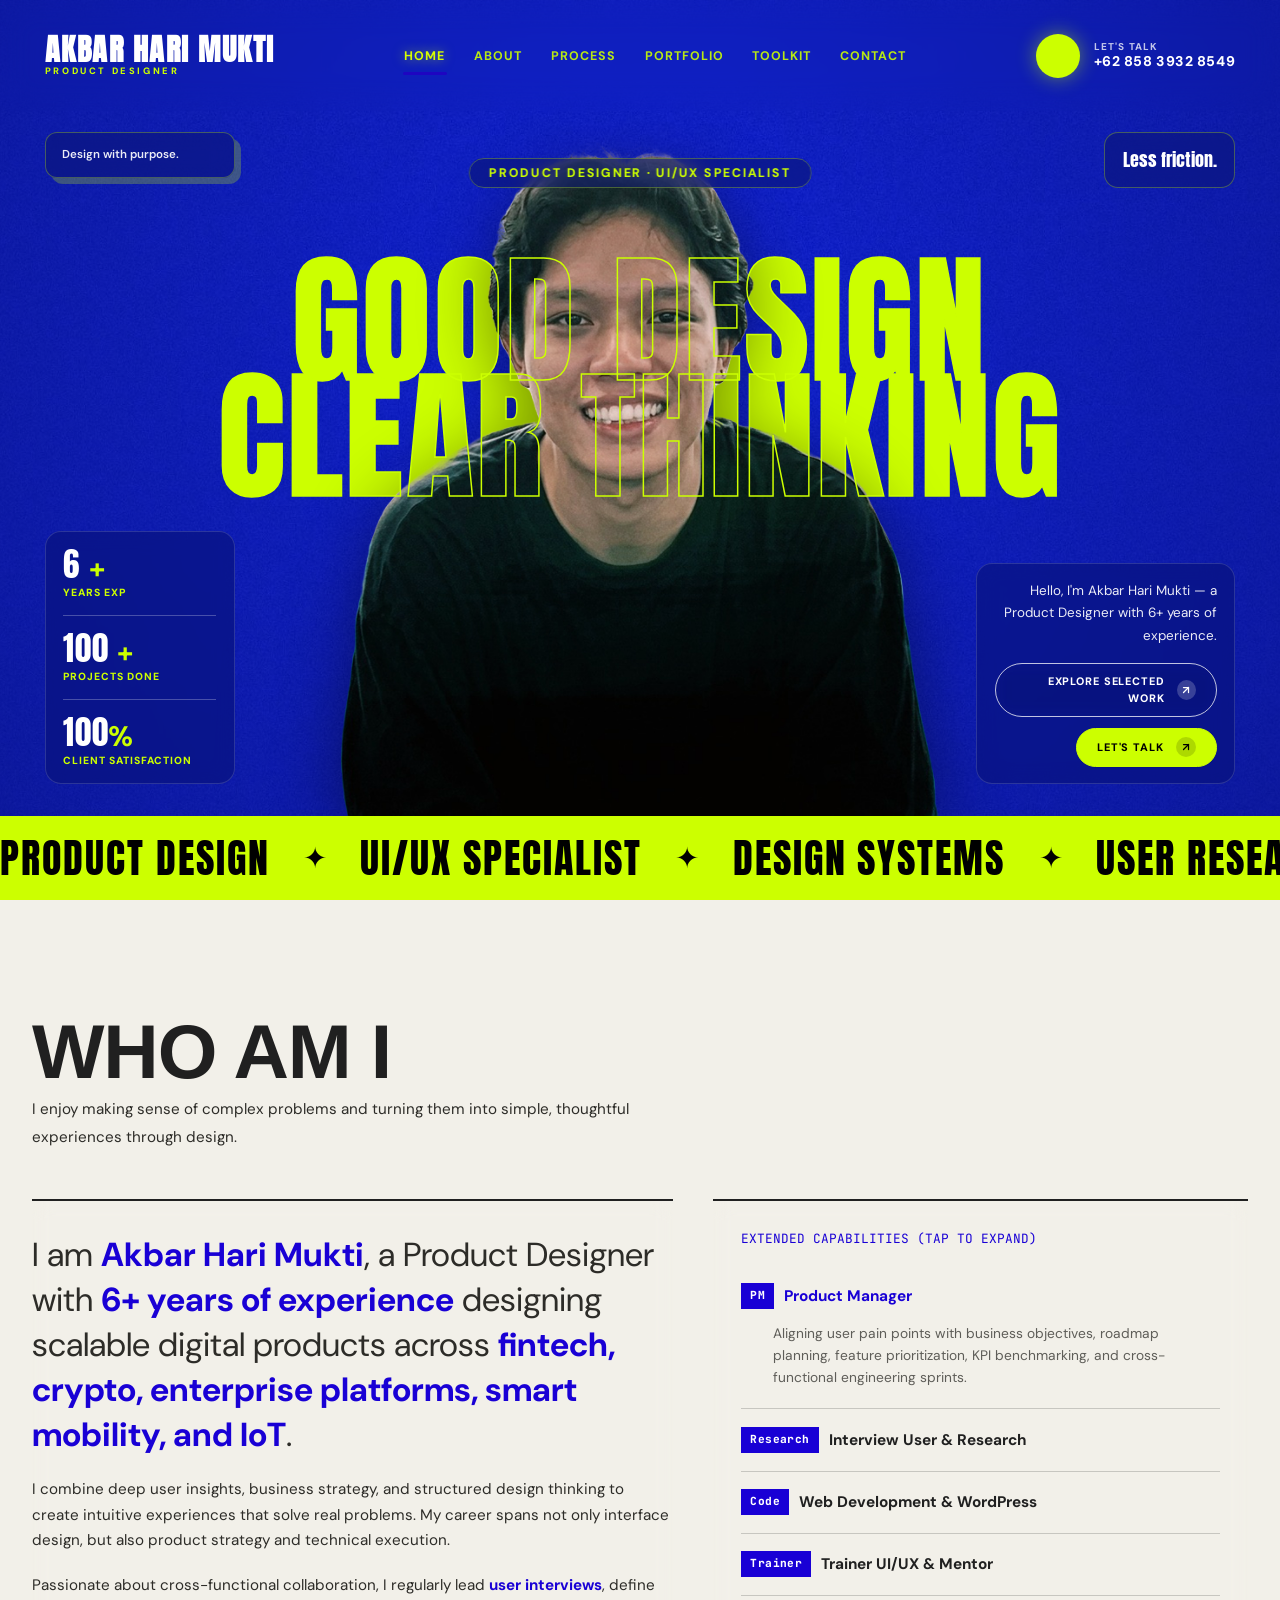
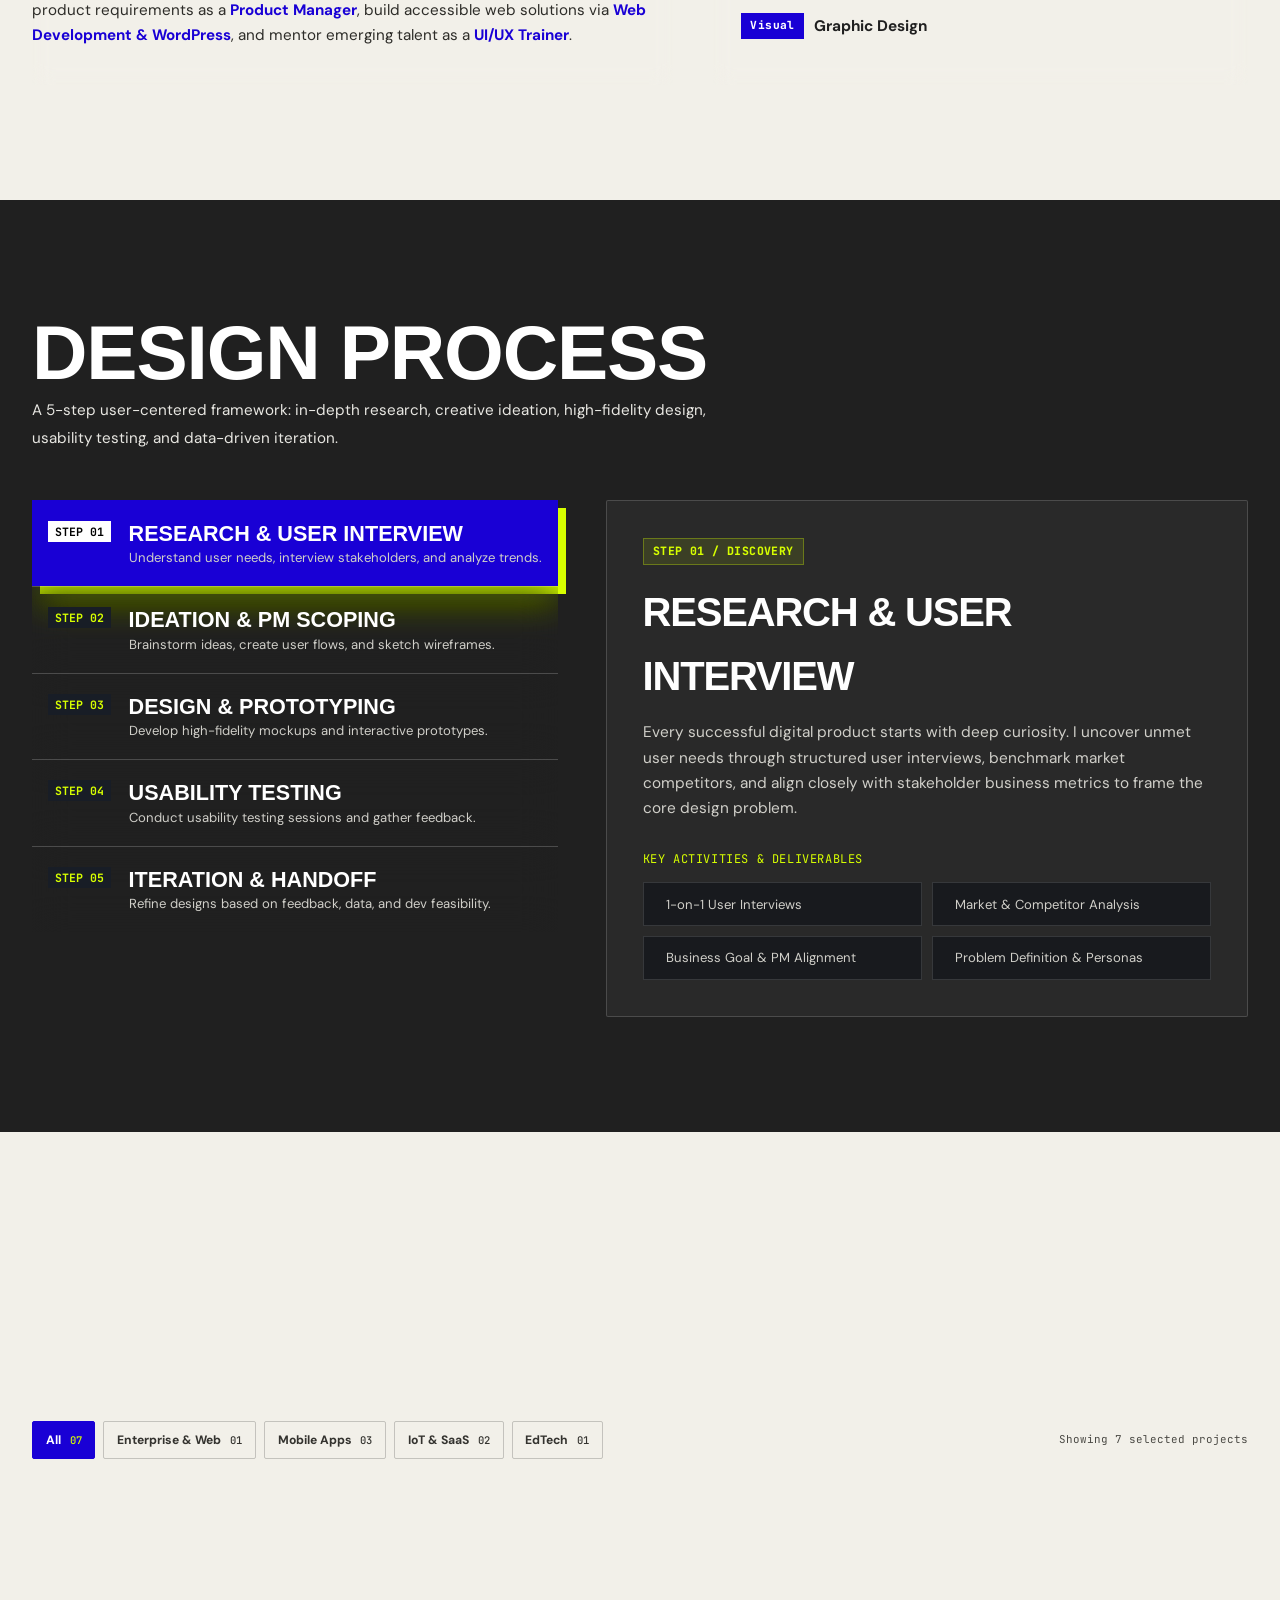
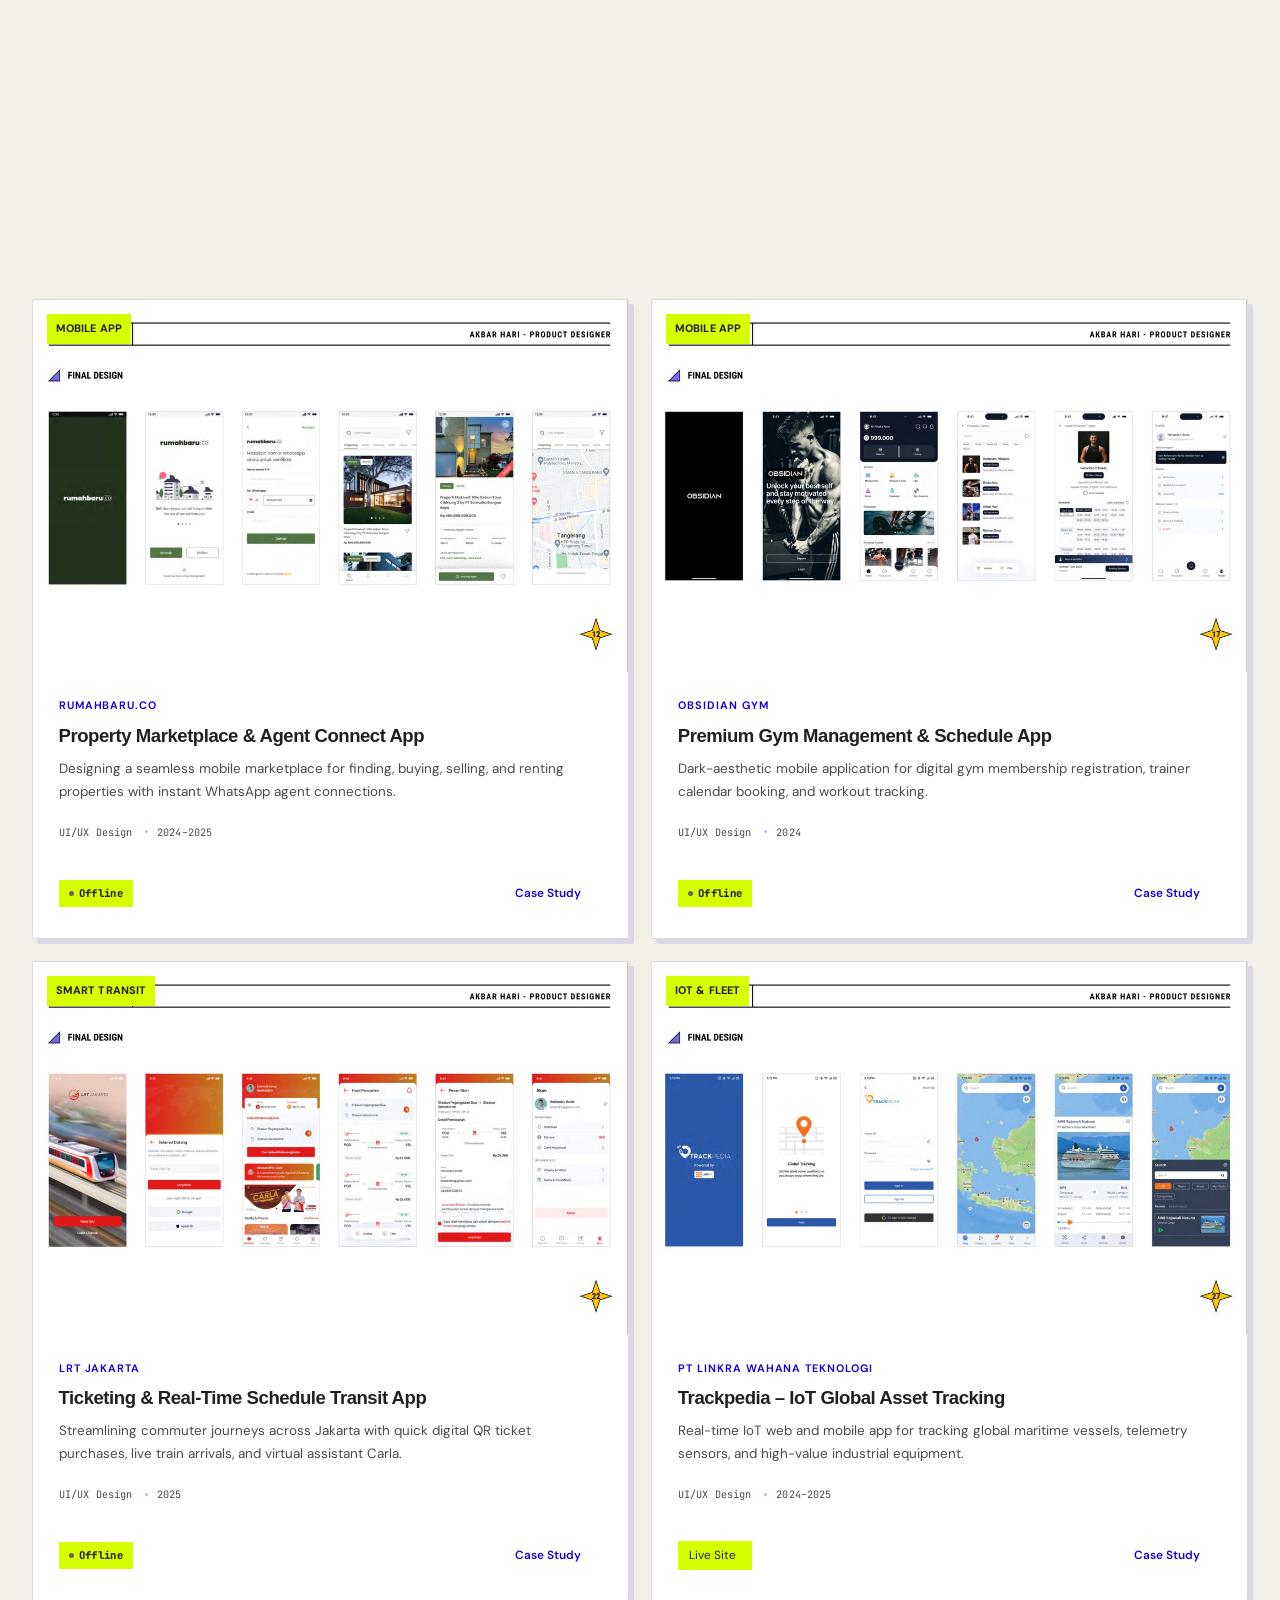
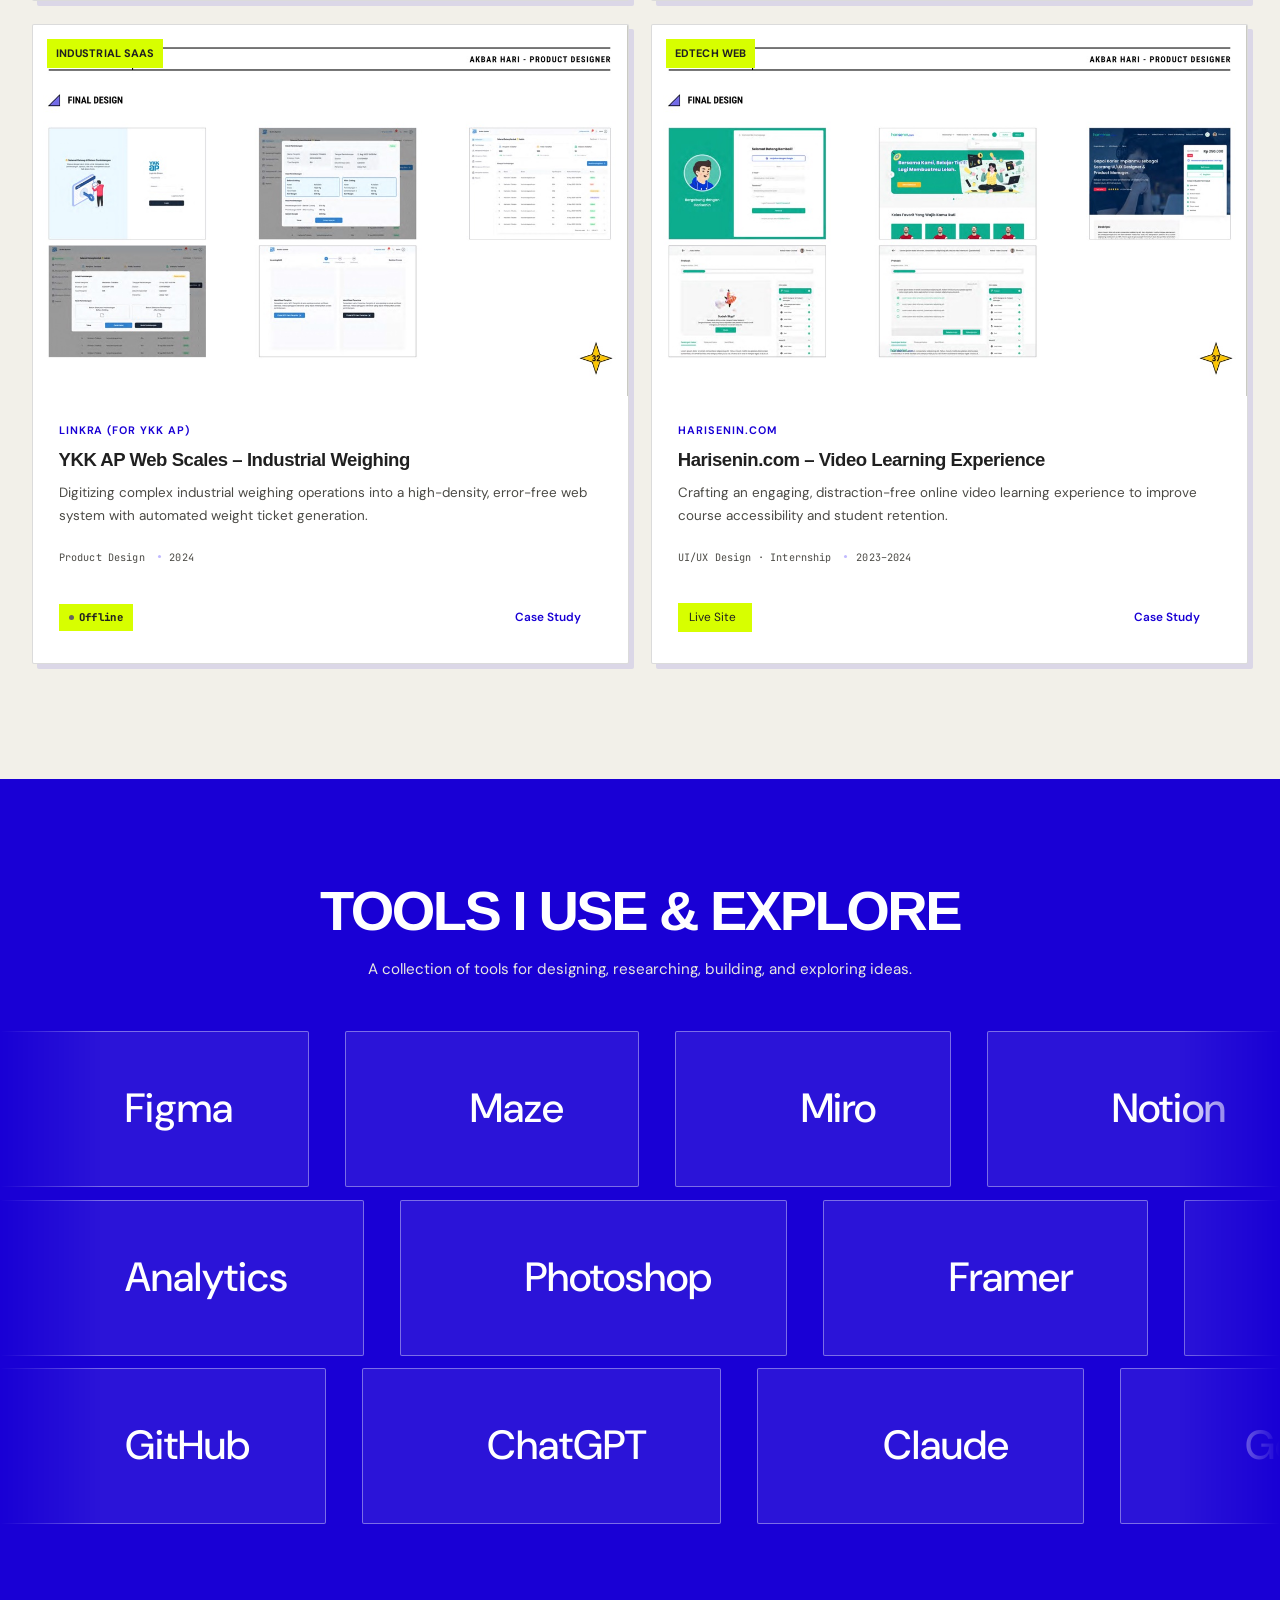
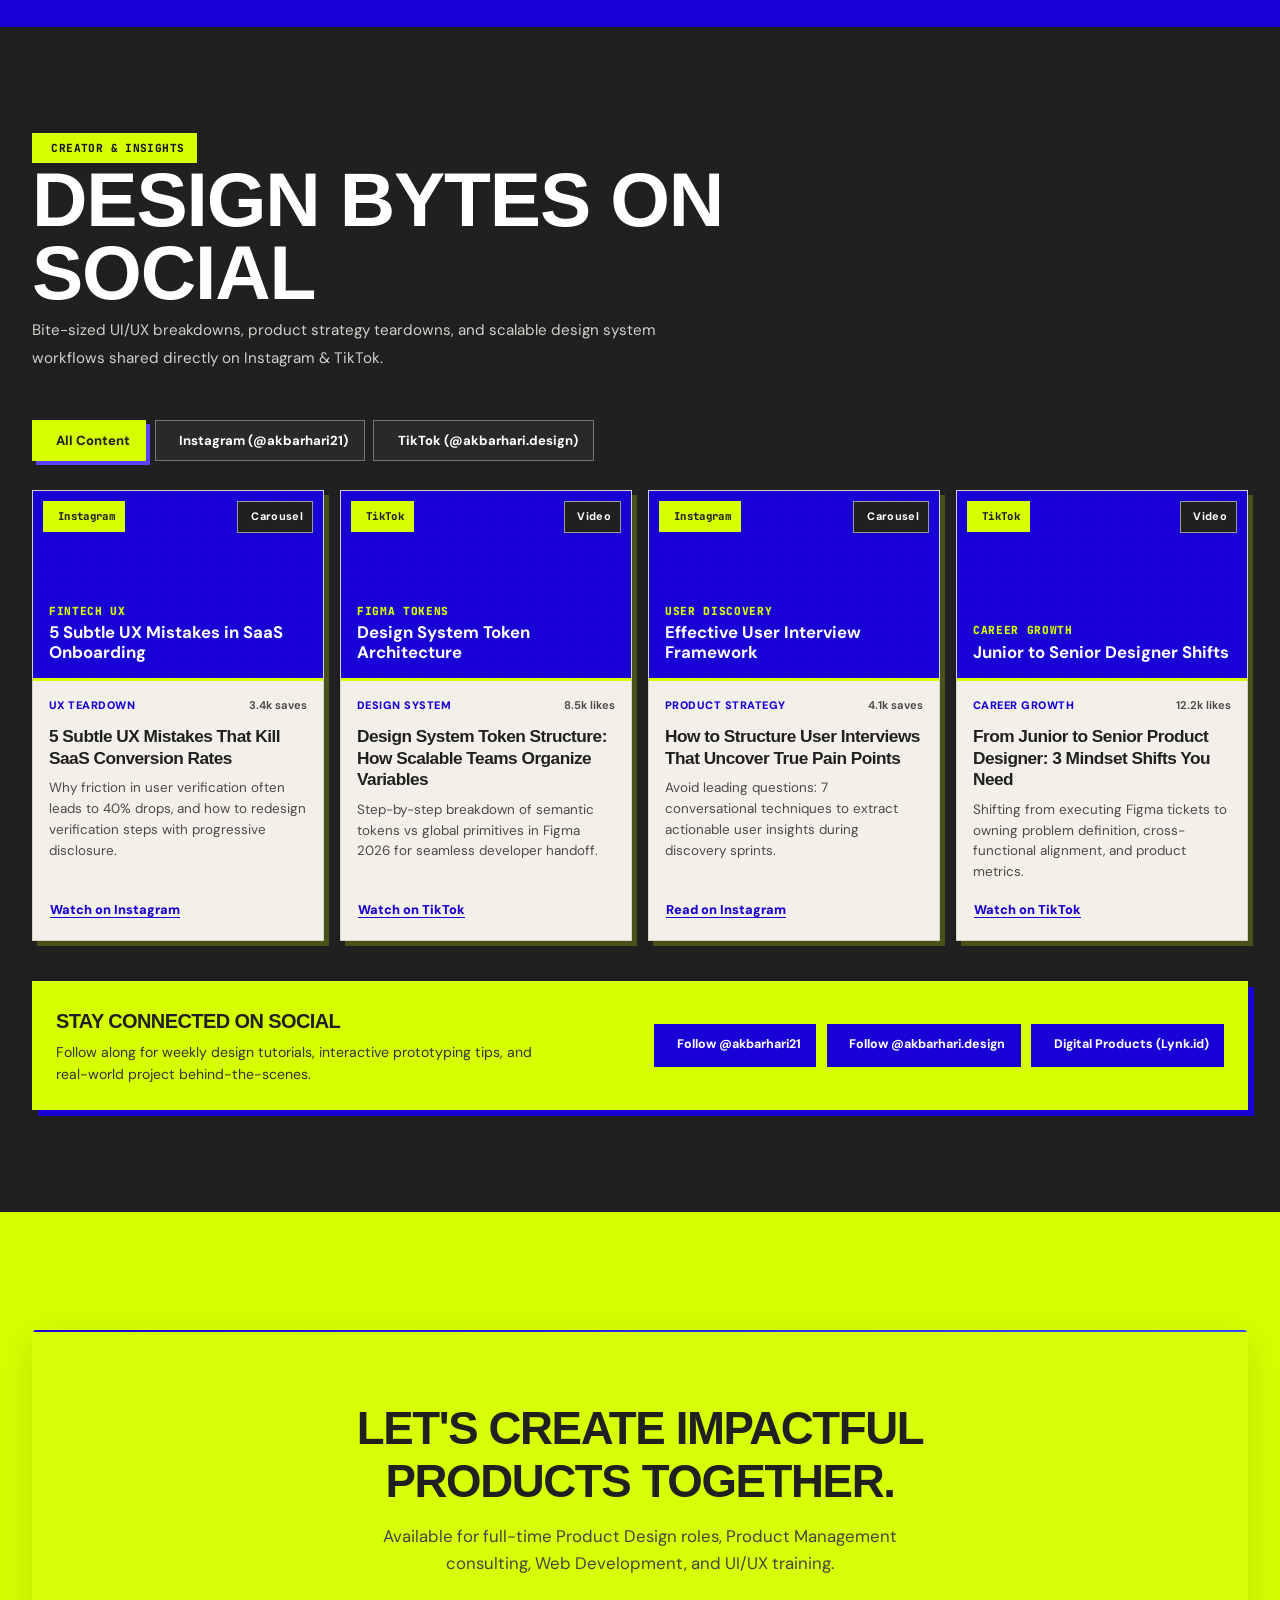
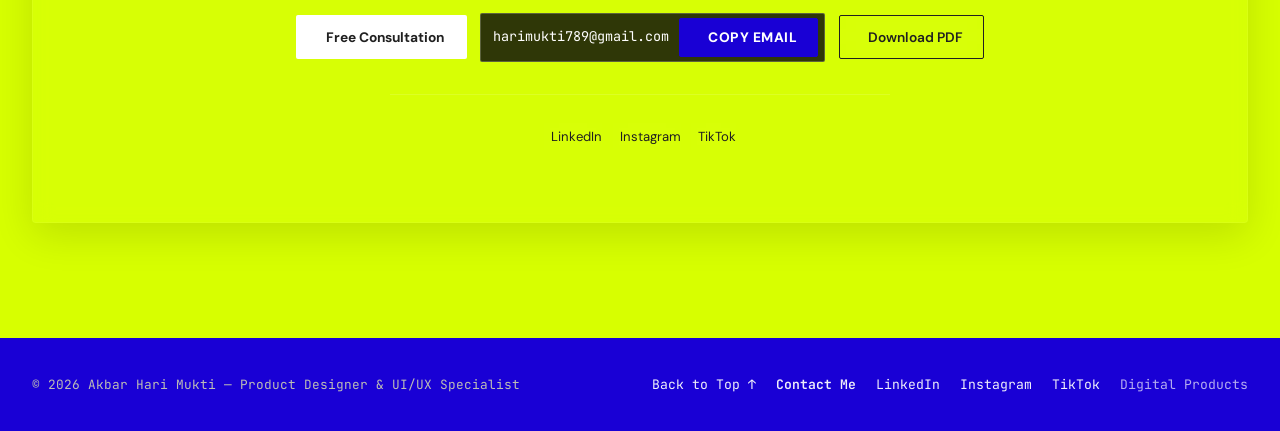
==== commit f03e233d: "Update minor" ====
--- a/index.html
+++ b/index.html
@@ -36,7 +36,7 @@
     />
     <meta
       property="og:description"
-      content="Simplifying complexity through thoughtful design. 5+ years of experience in UI/UX, Web Development, Product Management, WordPress, and UX Training."
+      content="Simplifying complexity through thoughtful design. 6+ years of experience in UI/UX, Web Development, Product Management, WordPress, and UX Training."
     />
     <meta
       property="og:image"
@@ -59,7 +59,7 @@
     />
     <meta
       name="twitter:description"
-      content="Simplifying complexity through thoughtful design. Explore 50+ completed projects and UI/UX case studies."
+      content="Simplifying complexity through thoughtful design. Explore 100+ completed projects and UI/UX case studies."
     />
     <meta
       name="twitter:image"
@@ -73,7 +73,7 @@
         "@type": "Person",
         "name": "Akbar Hari Mukti",
         "jobTitle": "Product Designer & UI/UX Specialist",
-        "description": "Product Designer with 5+ years of experience creating intuitive, scalable digital experiences across fintech, crypto, enterprise, and IoT platforms.",
+        "description": "Product Designer with 6+ years of experience creating intuitive, scalable digital experiences across fintech, crypto, enterprise, and IoT platforms.",
         "url": "https://akbarhari.vercel.app/",
         "image": "https://akbarhari.vercel.app/assets/thumbs/og-cover.jpg",
         "email": "mailto:harimukti789@gmail.com",
@@ -121,12 +121,12 @@
             class="nav-brand-aurelia"
             aria-label="Akbar Hari Mukti Portfolio Homepage"
           >
-            <span class="brand-star-mark" aria-hidden="true">
+            <!-- <span class="brand-star-mark" aria-hidden="true">
               <svg viewBox="0 0 40 40" width="30" height="30" fill="none" xmlns="http://www.w3.org/2000/svg">
                 <path d="M20 0C20 11.0457 28.9543 20 40 20C28.9543 20 20 28.9543 20 40C20 28.9543 11.0457 20 0 20C11.0457 20 20 11.0457 20 0Z" fill="#CCFF00"/>
                 <path d="M20 6L21.5 18.5L34 20L21.5 21.5L20 34L18.5 21.5L6 20L18.5 18.5L20 6Z" fill="#CCFF00"/>
               </svg>
-            </span>
+            </span> -->
             <div class="brand-logotype">
               <span class="brand-name">AKBAR HARI MUKTI</span>
               <span class="brand-sub">PRODUCT DESIGNER</span>
@@ -153,10 +153,8 @@
               title="Contact via WhatsApp / Phone"
             >
               <span class="phone-icon-pill" aria-hidden="true">
-                <svg viewBox="0 0 24 24" width="20" height="20" fill="currentColor">
-                  <path d="M6.62 10.79a15.053 15.053 0 006.59 6.59l2.2-2.2a1 1 0 011.02-.24c1.12.37 2.33.57 3.57.57a1 1 0 011 1V20a1 1 0 01-1 1A17 17 0 013 4a1 1 0 011-1h3.5a1 1 0 011 1c0 1.25.2 2.45.57 3.57a1 1 0 01-.25 1.02l-2.2 2.2z"/>
-                </svg>
-              </span>
+  <i class="ph ph-whatsapp-logo"></i>
+</span>
               <div class="phone-text-block">
                 <span class="phone-label">LET'S TALK</span>
                 <span class="phone-number">+62 858 3932 8549</span>
@@ -215,20 +213,20 @@
             <!-- Research First Note Card -->
             <div class="hero-team-badge">
               <div class="hero-note-card">
-                <span class="note-card-label">RESEARCH FIRST</span>
-                <p class="note-card-copy">Understand people.<br>Design with purpose.</p>
+                <!-- <span class="note-card-label">RESEARCH FIRST</span> -->
+                <p class="note-card-copy">Design with purpose.</p>
               </div>
             </div>
 
             <!-- Vertical Stats Stack -->
             <div class="hero-stats-block">
               <div class="stat-cell">
-                <div class="stat-number">5 <span class="stat-plus">+</span></div>
+                <div class="stat-number">6 <span class="stat-plus">+</span></div>
                 <div class="stat-label">YEARS EXP</div>
               </div>
               <div class="stat-cell-divider" aria-hidden="true"></div>
               <div class="stat-cell">
-                <div class="stat-number">50 <span class="stat-plus">+</span></div>
+                <div class="stat-number">100 <span class="stat-plus">+</span></div>
                 <div class="stat-label">PROJECTS DONE</div>
               </div>
               <div class="stat-cell-divider" aria-hidden="true"></div>
@@ -273,8 +271,8 @@
 
             <!-- Name & Role Label (Anchored bottom of center) -->
             <div class="hero-center-nametag">
-              <span class="nametag-name">Akbar Hari Mukti</span>
-              <span class="nametag-role">Product Designer / UI·UX Specialist</span>
+              <!-- <span class="nametag-name">Akbar Hari Mukti</span>
+              <span class="nametag-role">Product Designer / UI·UX Specialist</span> -->
             </div>
           </div>
 
@@ -282,18 +280,18 @@
           <div class="hero-col-right">
             <!-- Focus Orbit Badge -->
             <div class="hero-focus-orb">
-              <div class="focus-orb-ring" aria-hidden="true"></div>
+              <!-- <div class="focus-orb-ring" aria-hidden="true"></div> -->
               <div class="focus-orb-inner">
-                <span class="focus-label">MY FOCUS</span>
-                <span class="focus-tagline">Less friction.<br>More clarity.</span>
-                <span class="focus-sub">UX strategy · Product UI</span>
+                <!-- <span class="focus-label">MY FOCUS</span> -->
+                <span class="focus-tagline">Less friction.</span>
+                <!-- <span class="focus-sub">UX strategy · Product UI</span> -->
               </div>
             </div>
 
             <!-- Description & CTA Buttons -->
             <div class="hero-right-callout">
               <p class="hero-blurb">
-                Hello, I'm Akbar Hari Mukti — a Product Designer with 5+ years of experience, turning complex ideas into intuitive, thoughtful experiences across fintech, crypto, enterprise, and IoT.
+                Hello, I'm Akbar Hari Mukti — a Product Designer with 6+ years of experience.
               </p>
               <div class="hero-cta-group">
                 <a href="#projects" class="btn-aurelia-pill">
@@ -318,17 +316,17 @@
             </div>
 
             <!-- Social Links Row -->
-            <div class="hero-social-row">
+            <!-- <div class="hero-social-row">
               <a href="https://www.linkedin.com/in/akbarharimukti/" target="_blank" rel="noopener noreferrer" class="hero-social-pill" title="LinkedIn">LinkedIn</a>
               <a href="https://www.instagram.com/akbarhari21/" target="_blank" rel="noopener noreferrer" class="hero-social-pill" title="Instagram">Instagram</a>
               <a href="https://www.tiktok.com/@akbarhari.design" target="_blank" rel="noopener noreferrer" class="hero-social-pill" title="TikTok">TikTok</a>
-            </div>
+            </div> -->
 
             <!-- Bottom Caption -->
-            <div class="hero-bottom-caption">
+            <!-- <div class="hero-bottom-caption">
               <span>SELECTED WORK & THINKING</span>
               <span>PORTFOLIO · 2026</span>
-            </div>
+            </div> -->
           </div>
         </div>
 
@@ -379,8 +377,7 @@
           <div class="section-header">
             <h2 class="section-title">Who Am I</h2>
             <p class="section-desc">
-              A versatile product designer blending user research, product
-              management strategy, web development, and UX mentorship.
+              I enjoy making sense of complex problems and turning them into simple, thoughtful experiences through design.
             </p>
           </div>
 
@@ -389,7 +386,7 @@
             <div class="who-card-main">
               <p class="who-lead-text">
                 I am <strong>Akbar Hari Mukti</strong>, a Product Designer with
-                <strong>5+ years of experience</strong> designing scalable
+                <strong>6+ years of experience</strong> designing scalable
                 digital products across
                 <strong
                   >fintech, crypto, enterprise platforms, smart mobility, and
--- a/css/style.css
+++ b/css/style.css
@@ -480,7 +480,7 @@
   top: 0;
   left: 0;
   height: 100%;
-  background: var(--accent-gradient);
+  /* background: var(--accent-gradient); */
 }
 
 .who-lead-text {
